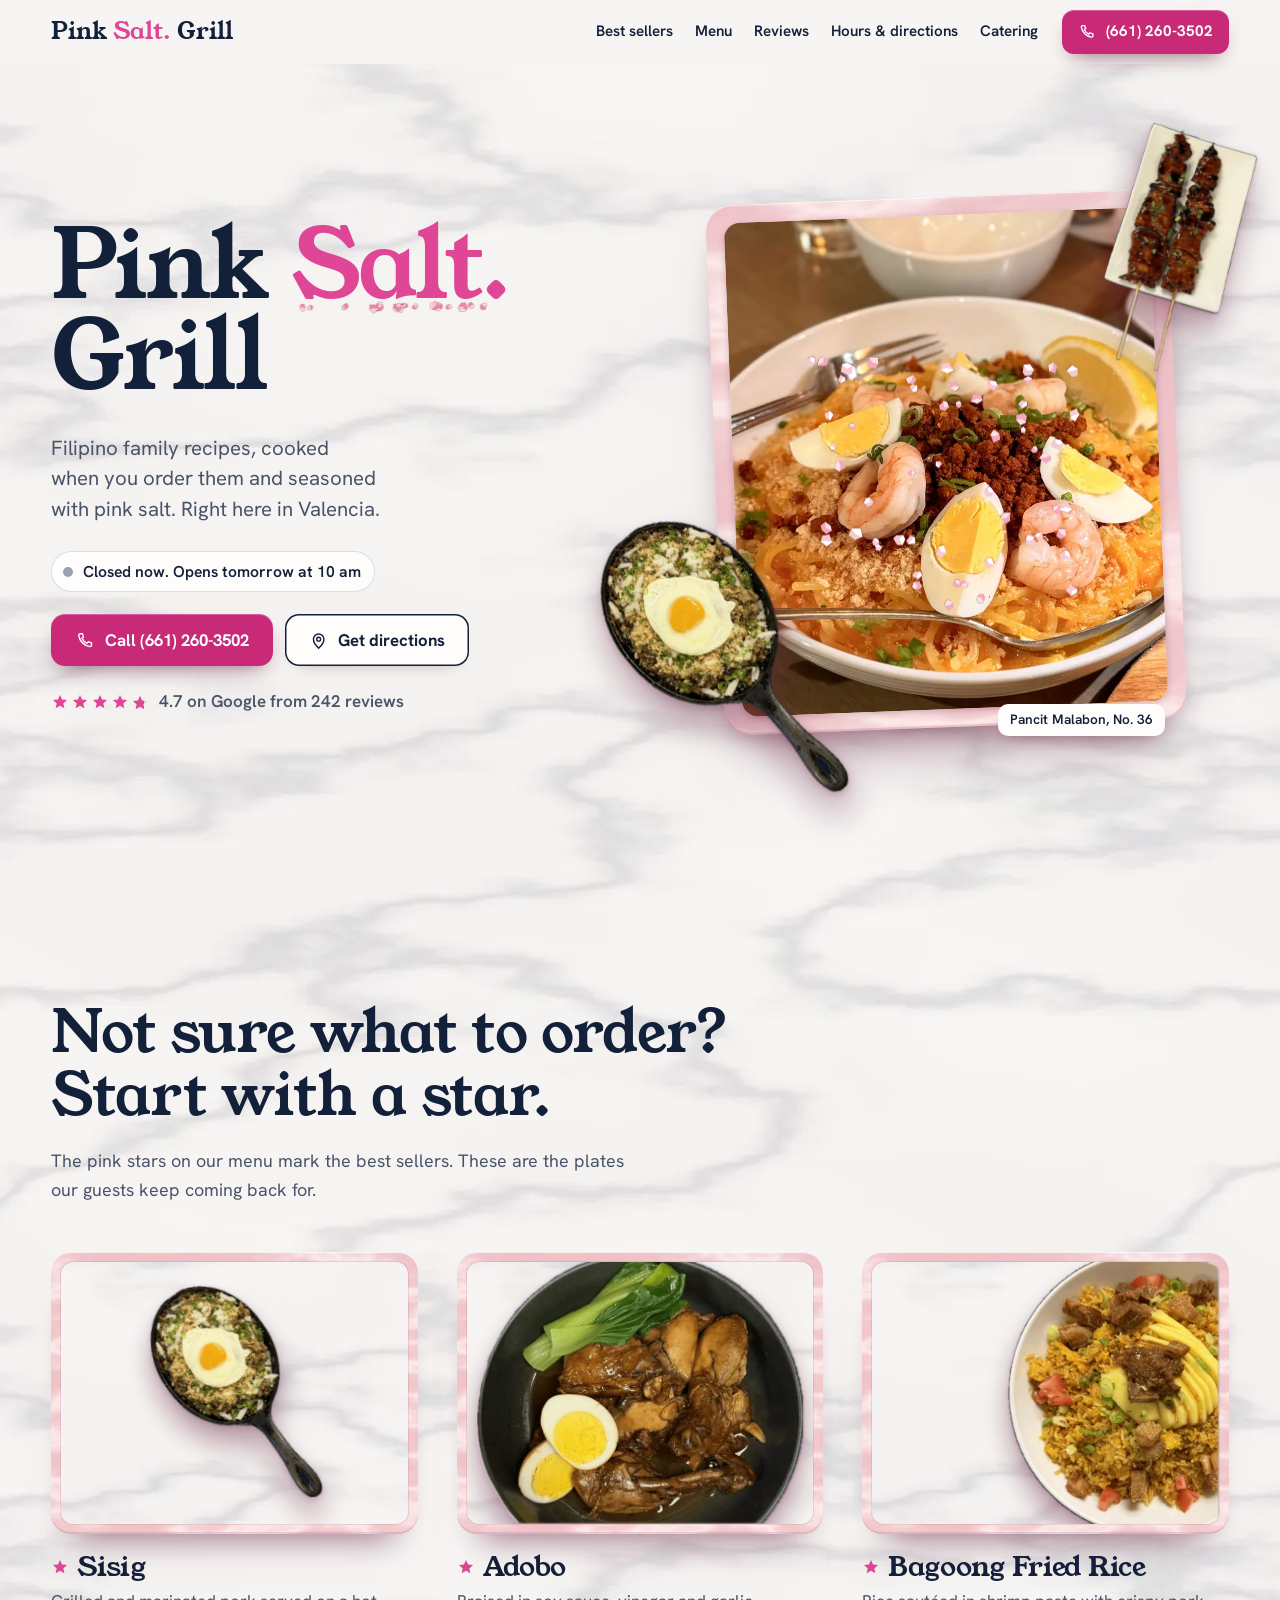
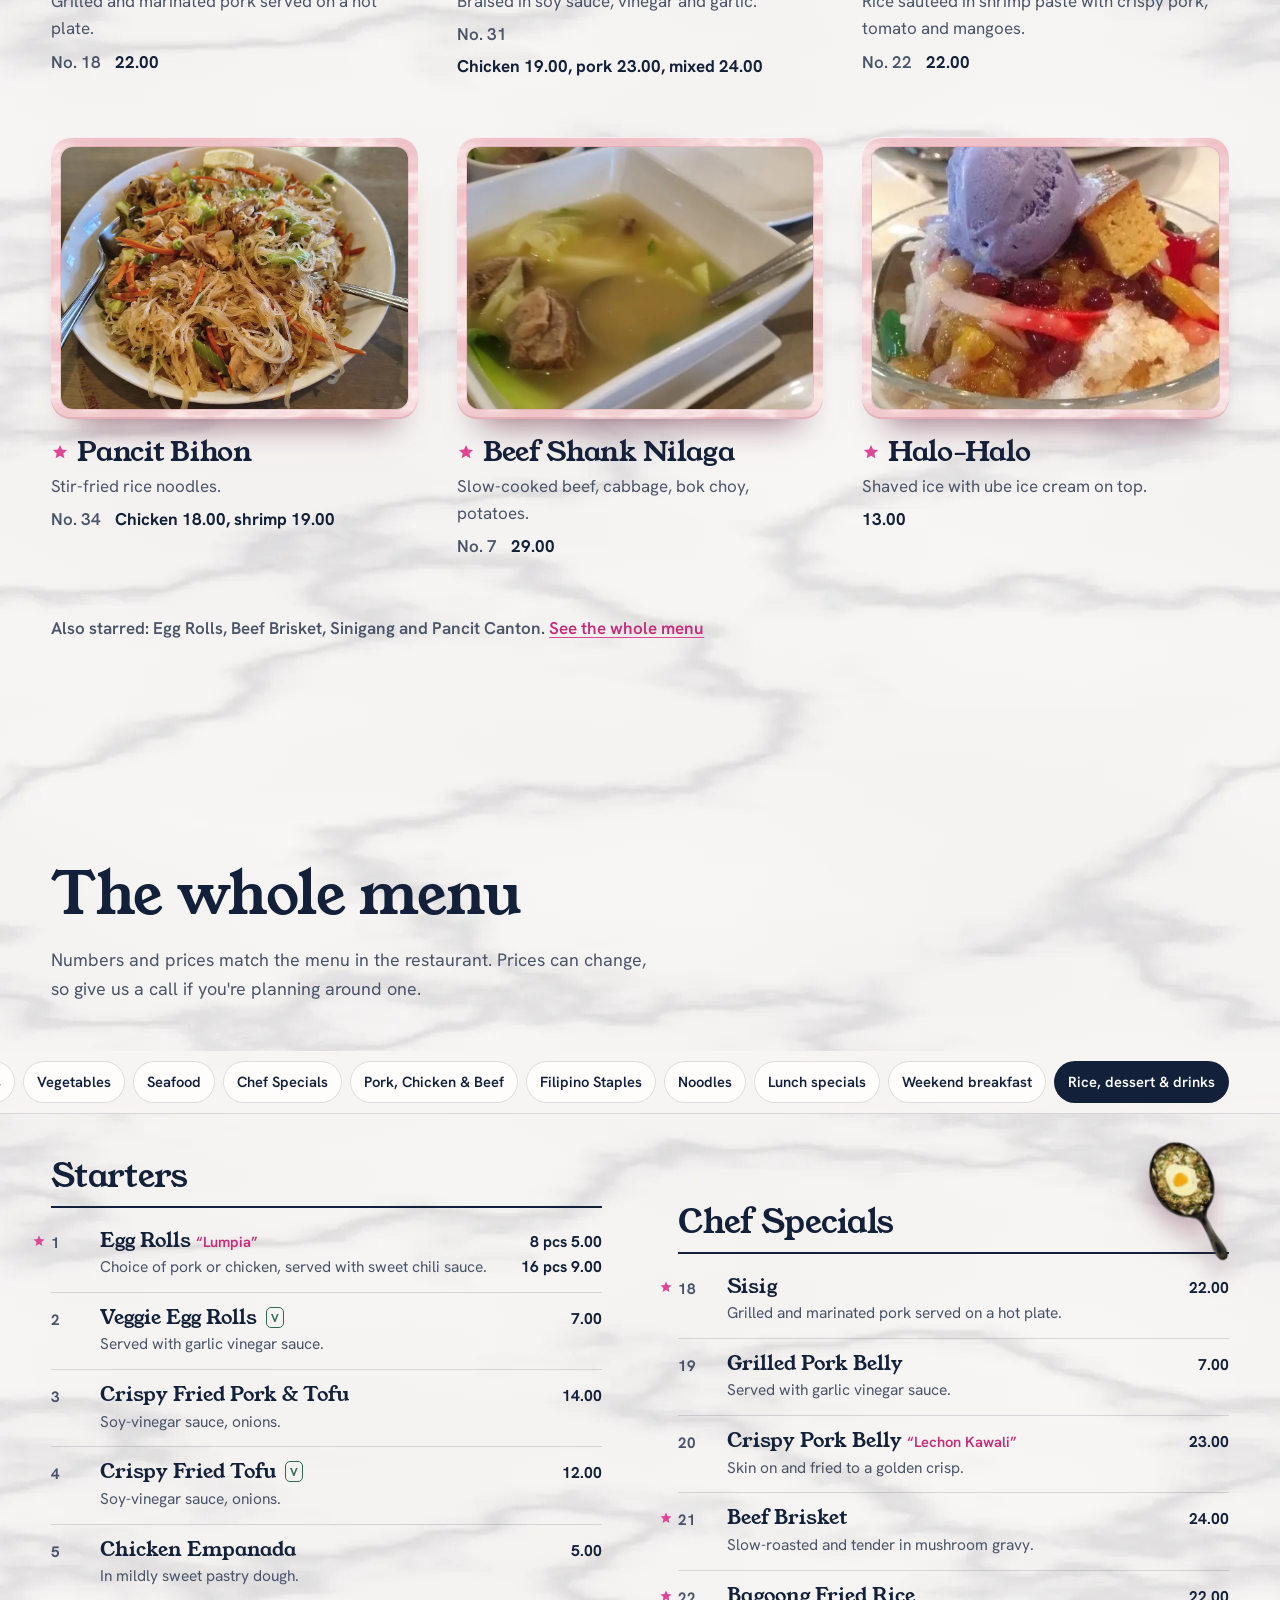
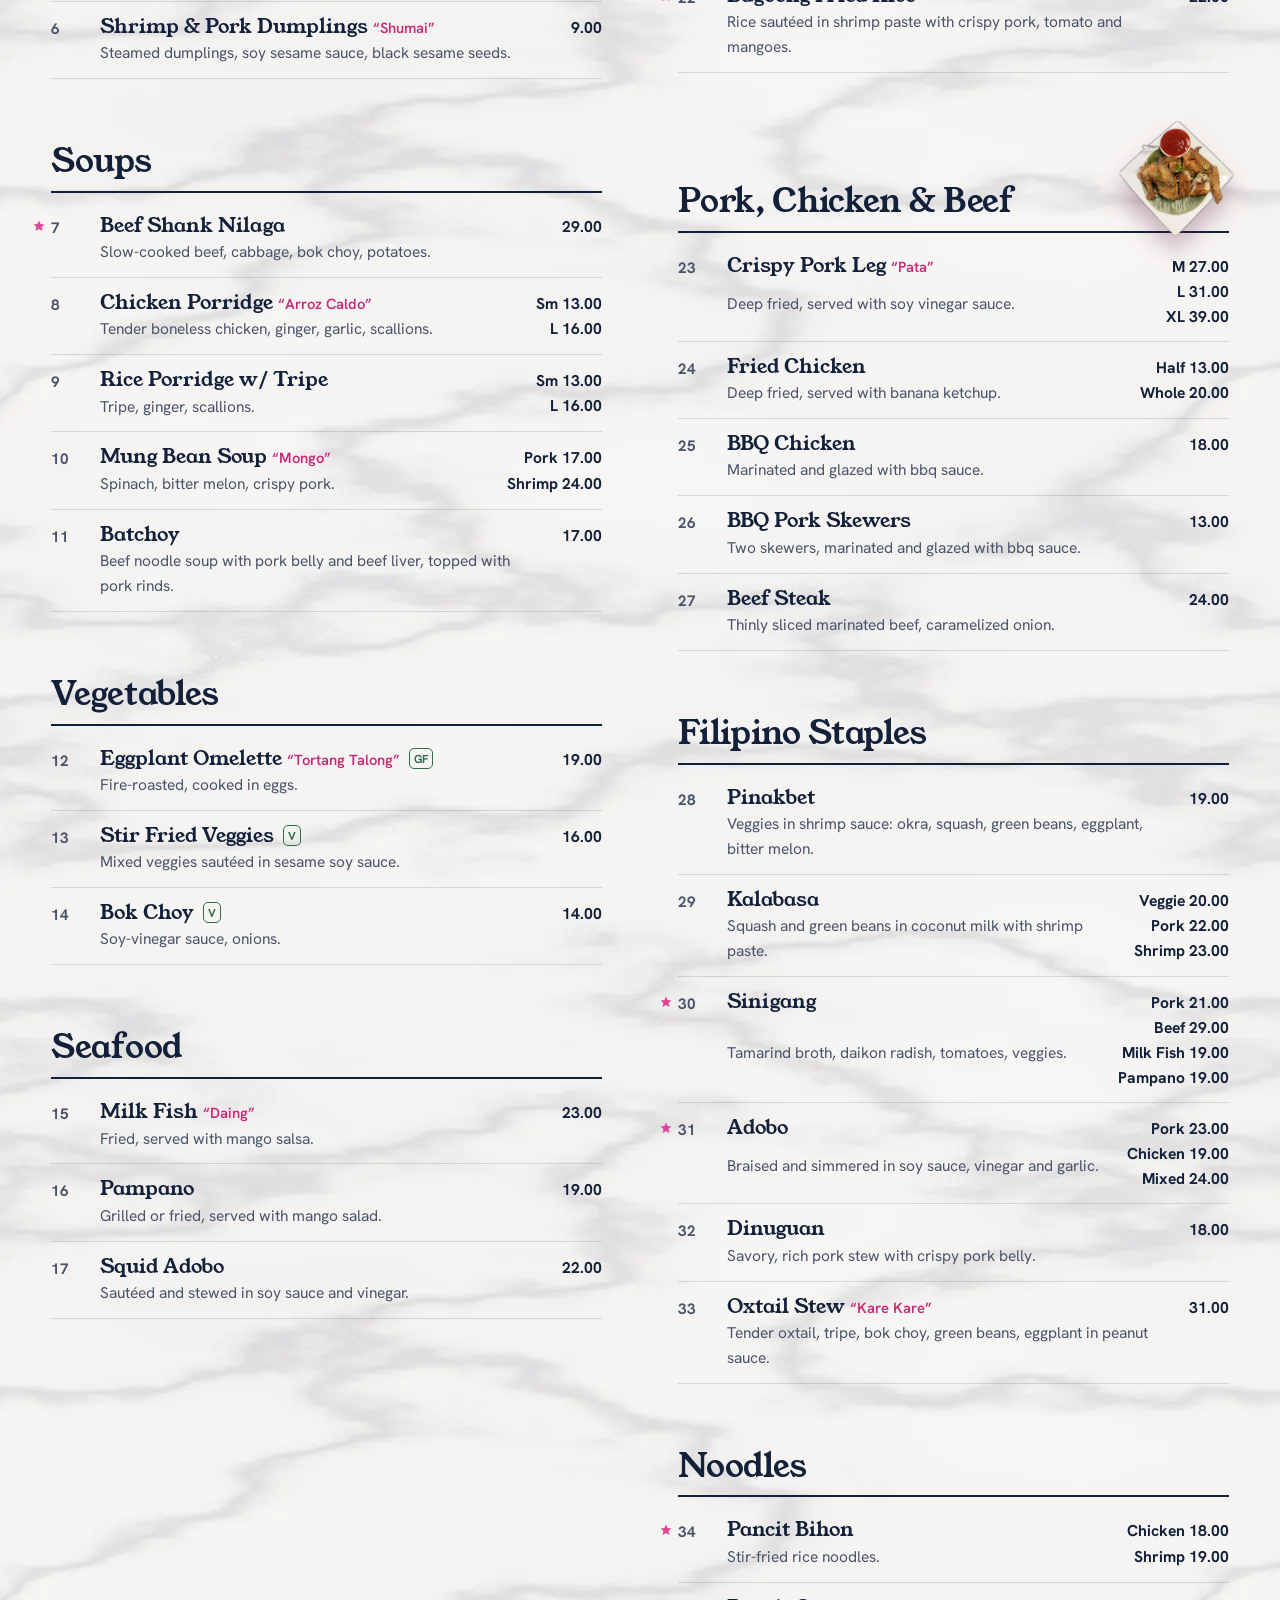
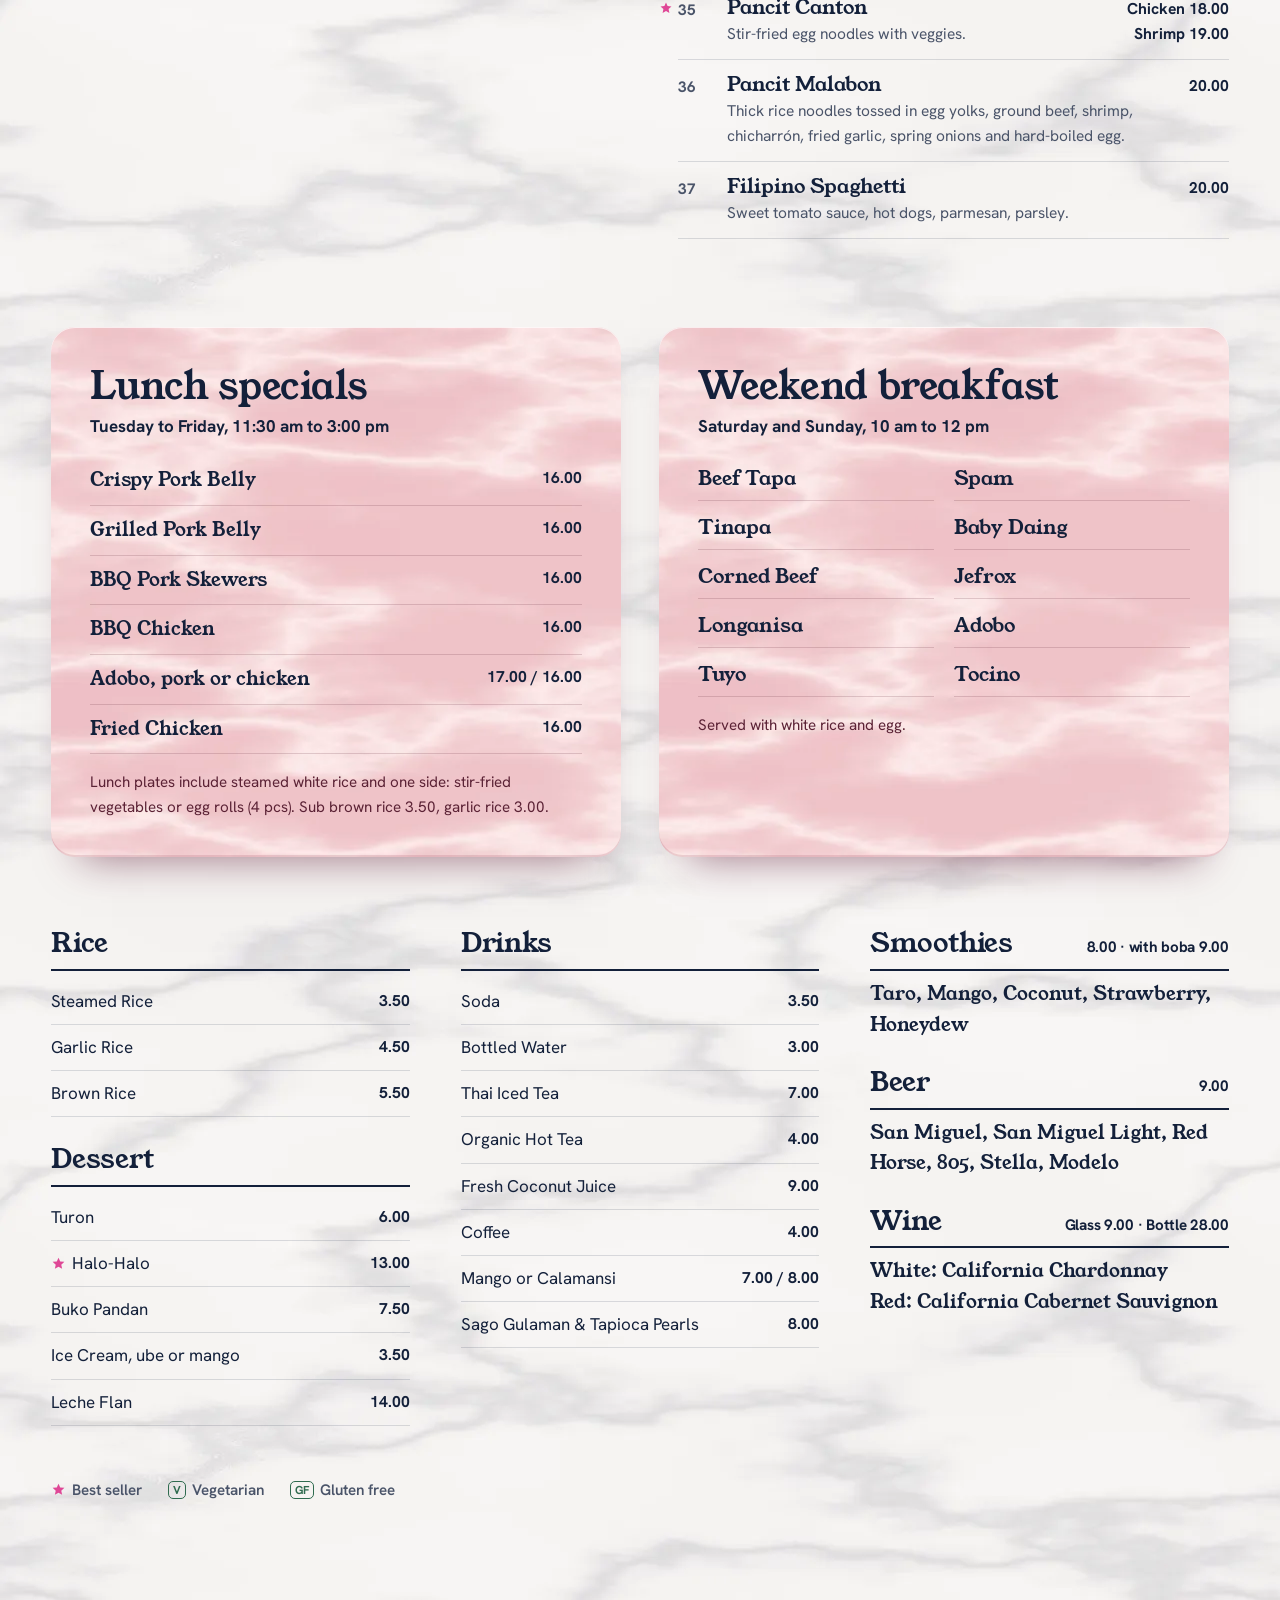
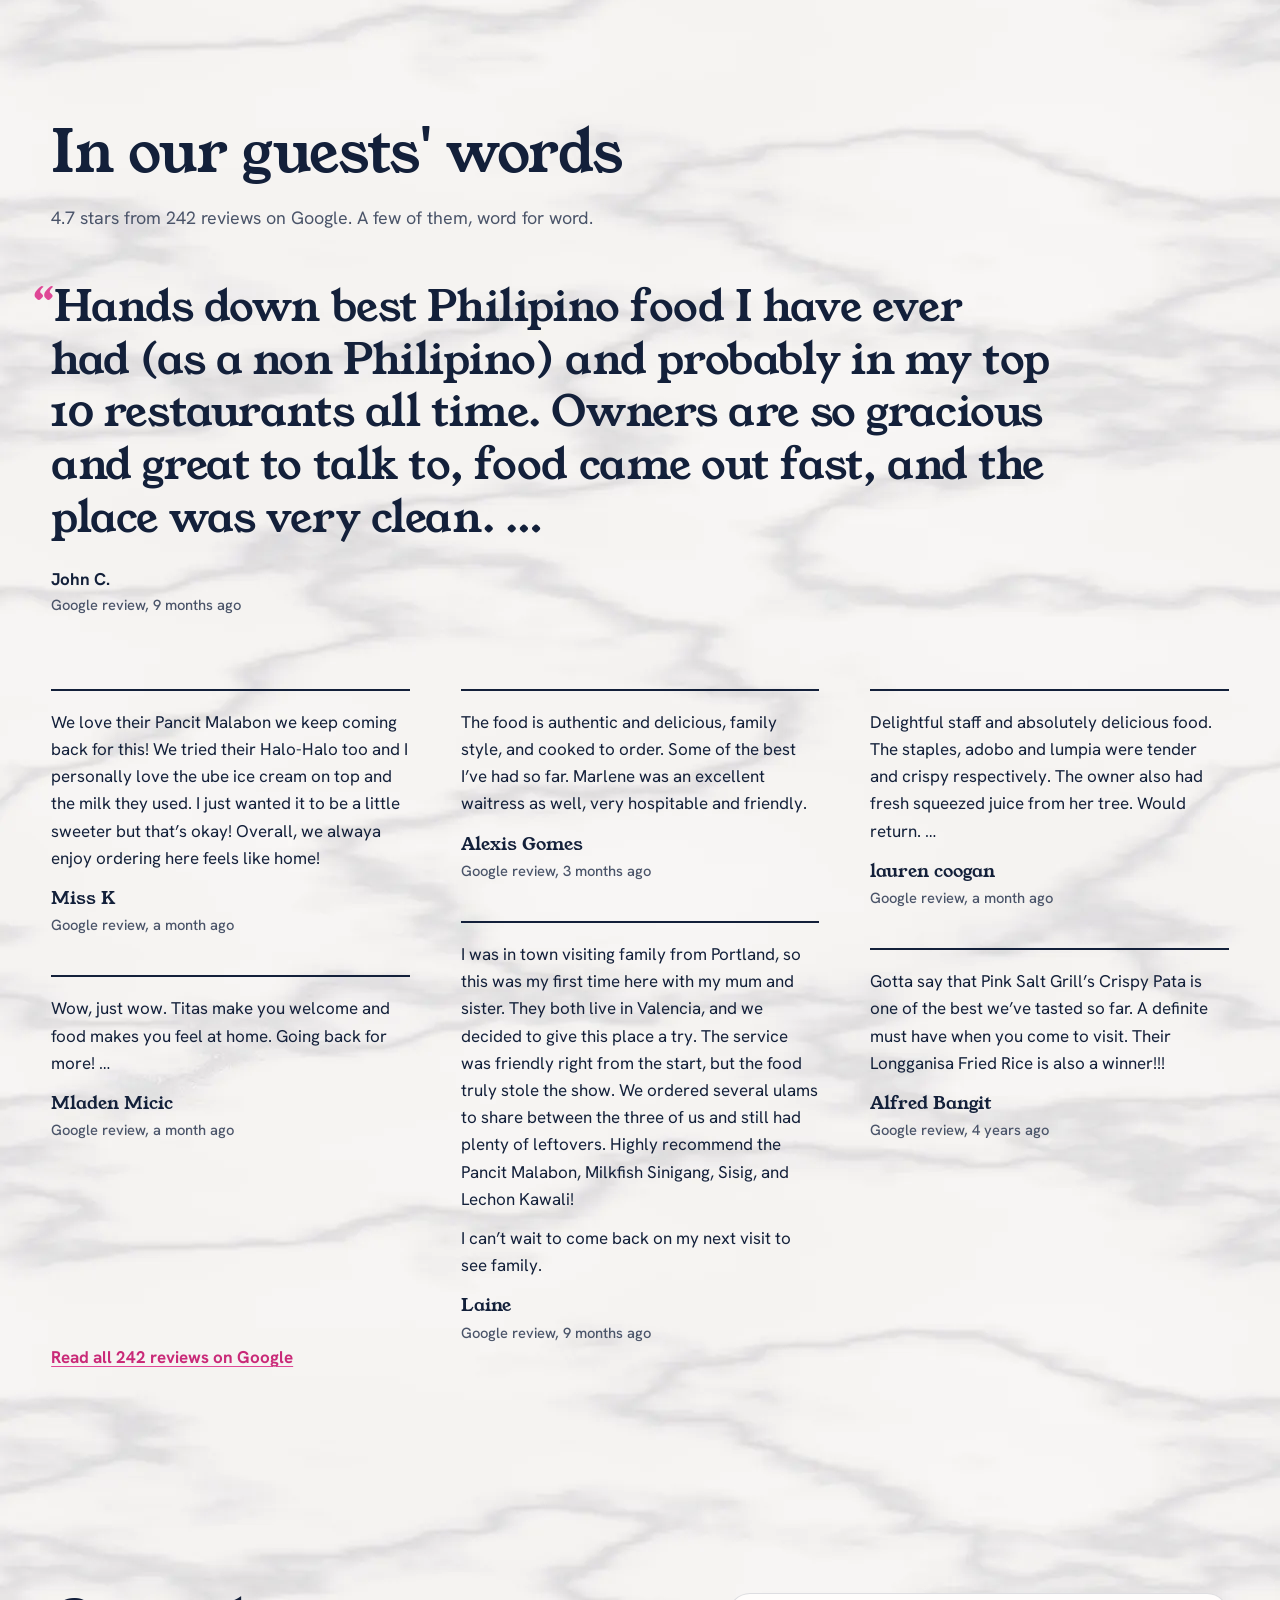
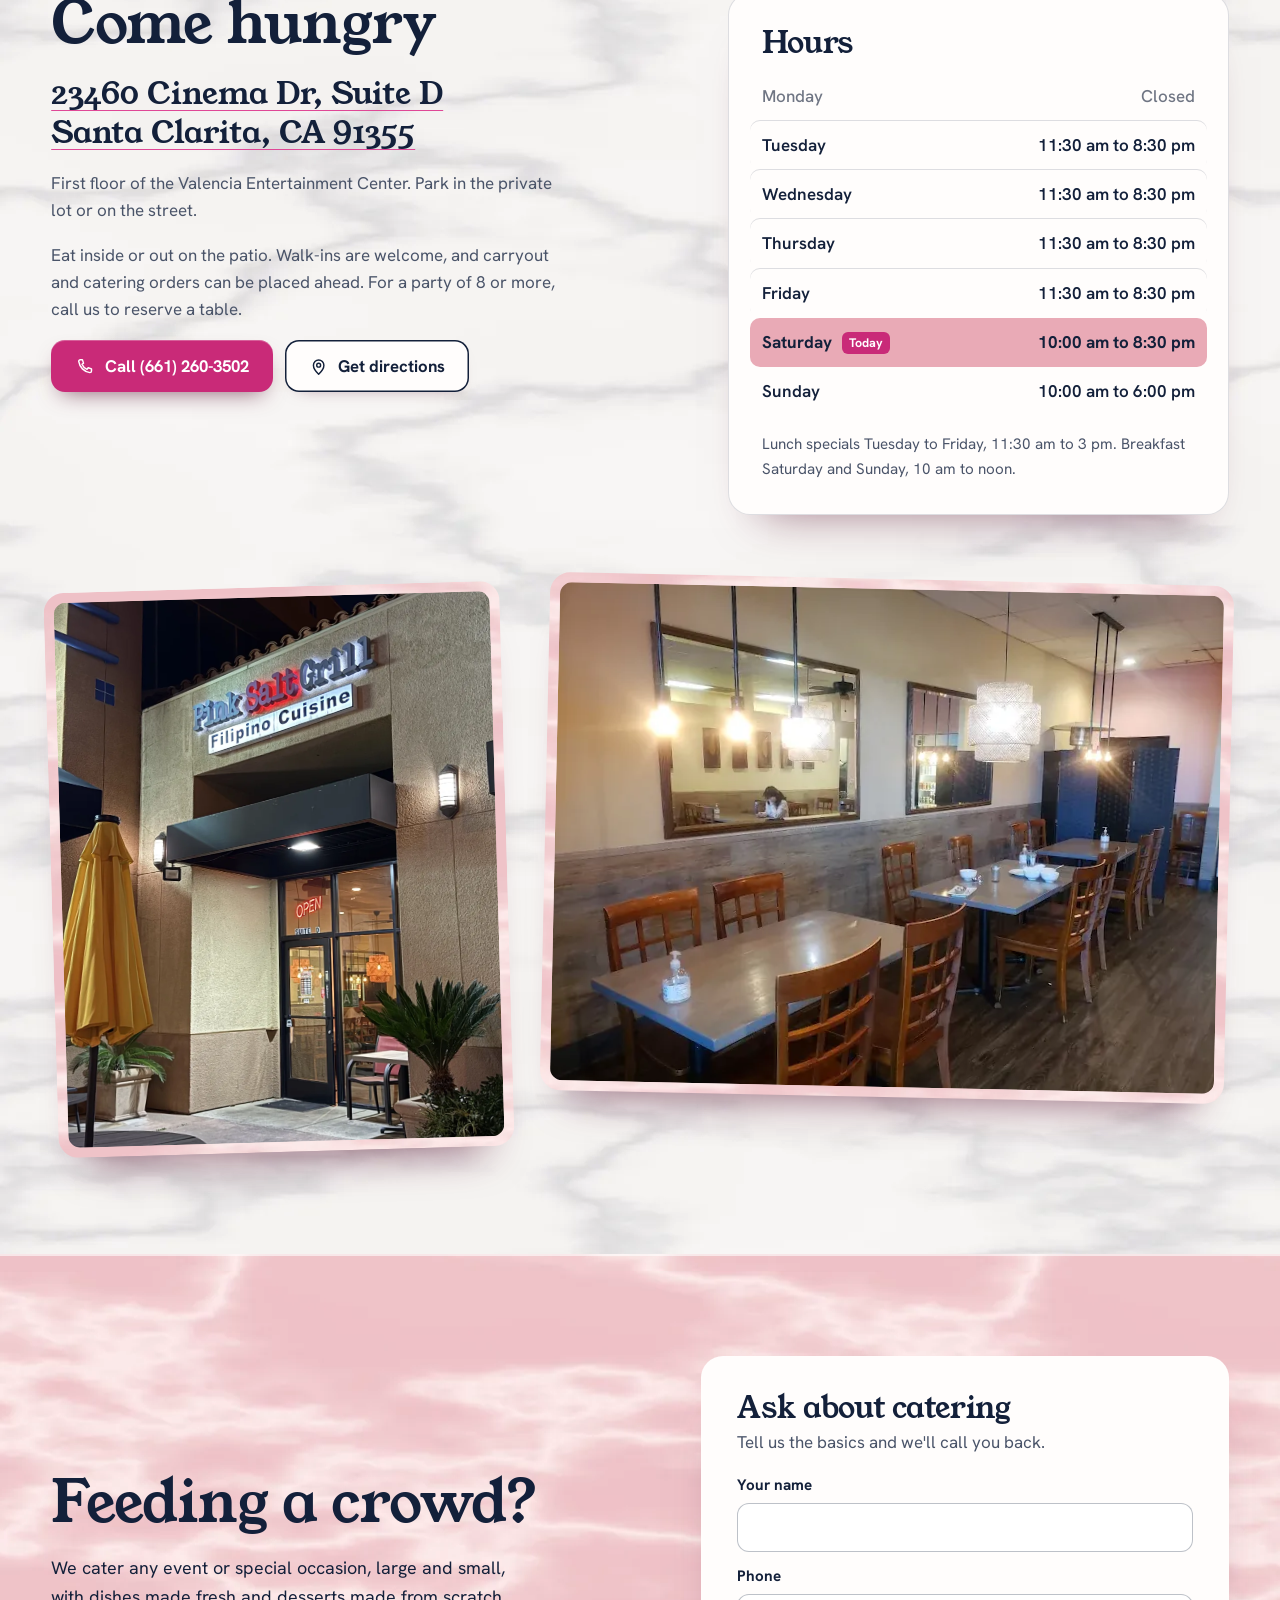
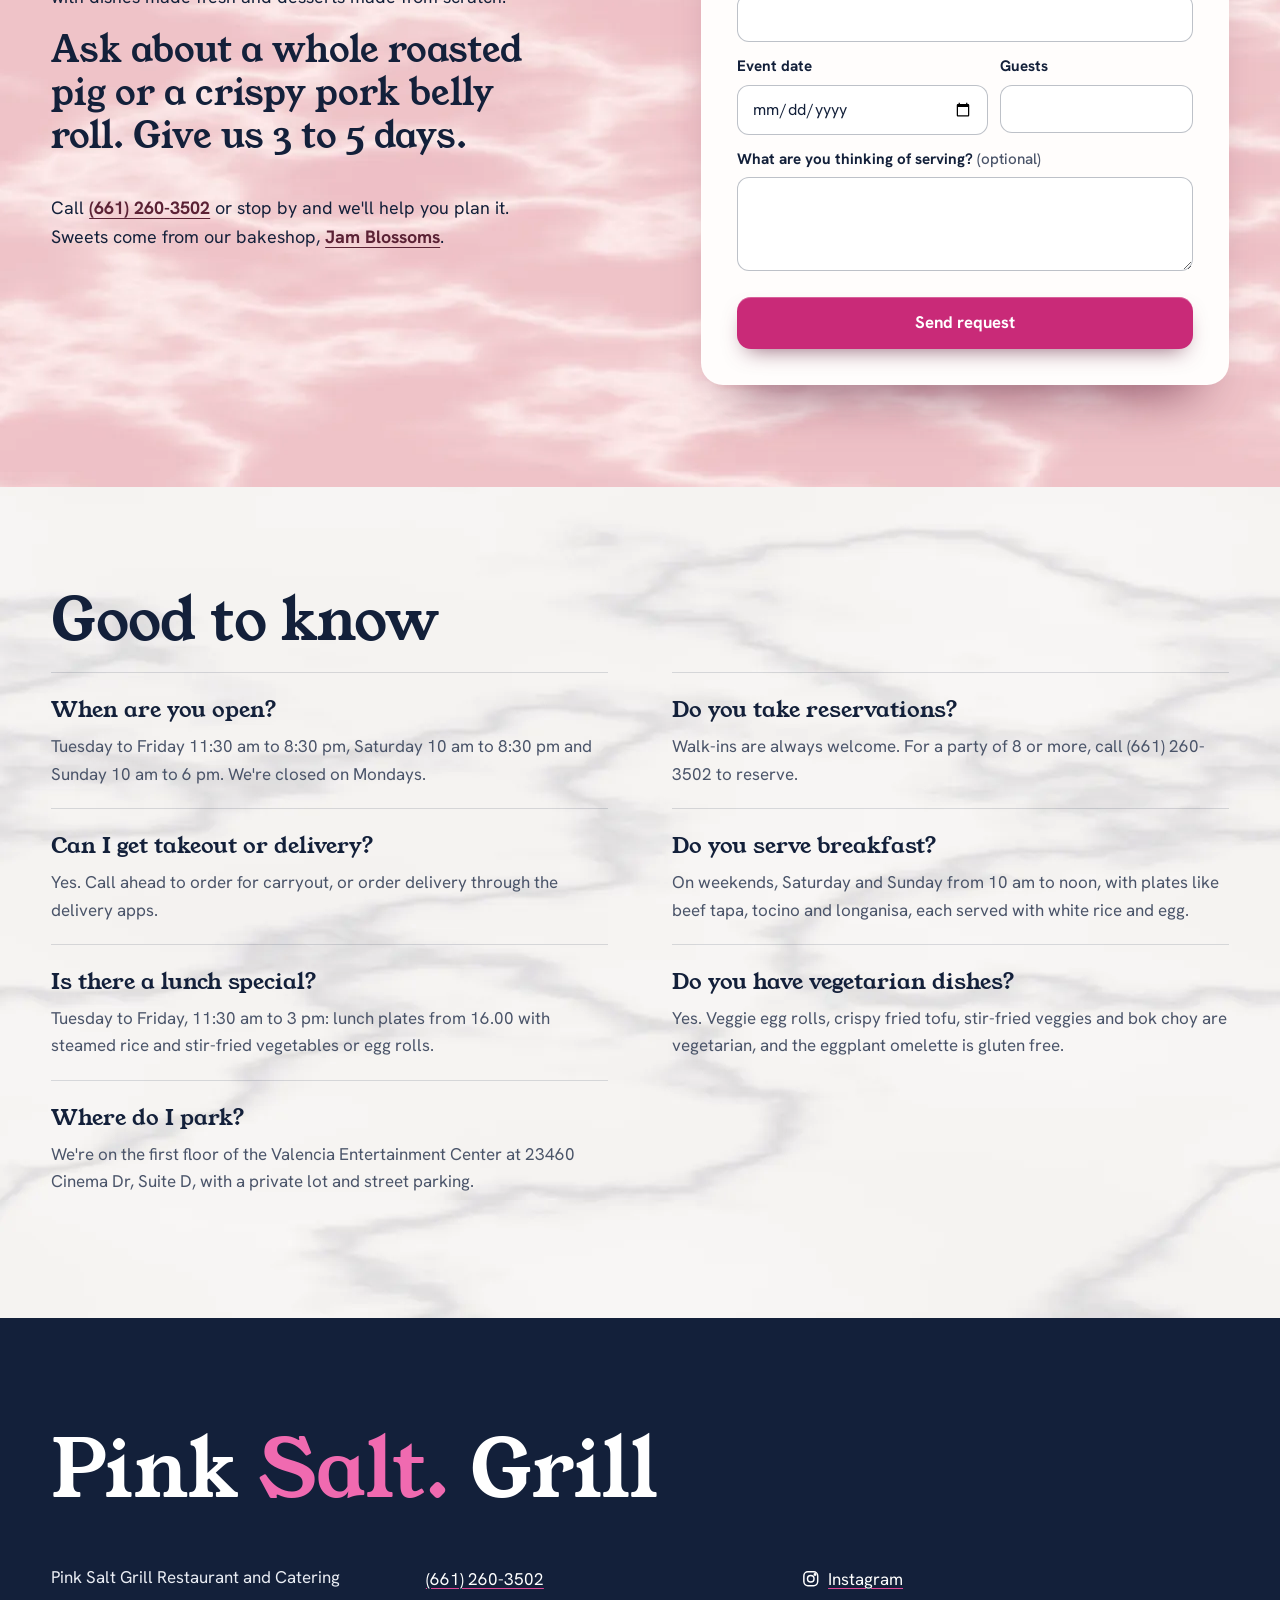
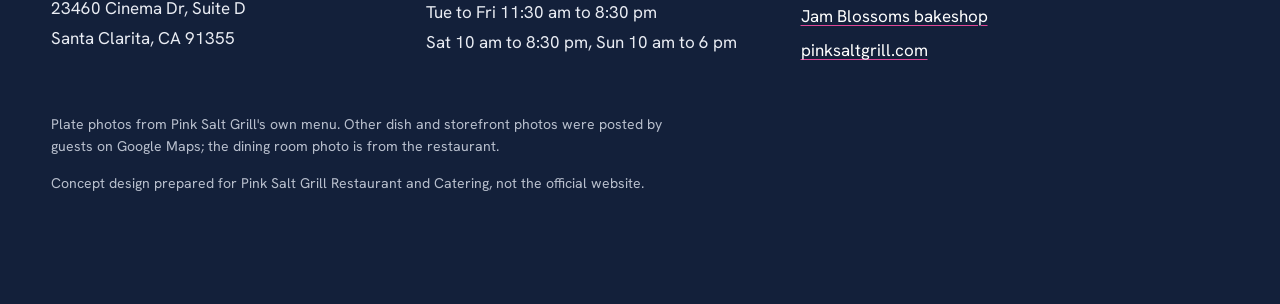
==== index.html @ 8e1a052b "Review round 2: one framed treatment for every best seller, 4.7 star reads as 4.7, salt on food and " ====
<!doctype html>
<html lang="en">
<head>
<meta charset="utf-8">
<meta name="viewport" content="width=device-width, initial-scale=1">
<title>Pink Salt Grill | Filipino Restaurant &amp; Catering in Valencia, CA</title>
<meta name="description" content="Filipino family recipes cooked to order in Valencia, Santa Clarita. Sisig, adobo, sinigang, pancit and halo-halo. Dine in, takeout and catering. (661) 260-3502.">
<meta name="robots" content="noindex, nofollow">
<link rel="canonical" href="https://aidentriunfante31-code.github.io/pink-salt-grill/">
<meta name="theme-color" content="#f7f5f3">
<meta property="og:type" content="website">
<meta property="og:title" content="Pink Salt Grill, Filipino cooking in Valencia">
<meta property="og:description" content="Family recipes cooked to order. Call (661) 260-3502 or stop by 23460 Cinema Dr, Suite D.">
<meta property="og:url" content="https://aidentriunfante31-code.github.io/pink-salt-grill/">
<meta property="og:image" content="https://aidentriunfante31-code.github.io/pink-salt-grill/assets/og.jpg">
<meta name="twitter:card" content="summary_large_image">
<link rel="icon" href="assets/favicon.svg" type="image/svg+xml">
<link rel="preload" href="assets/fonts/young-serif.woff2" as="font" type="font/woff2" crossorigin>
<link rel="preload" href="assets/fonts/hanken-grotesk.woff2" as="font" type="font/woff2" crossorigin>
<link rel="stylesheet" href="styles.css">
<script type="application/ld+json">
{
  "@context": "https://schema.org",
  "@type": "Restaurant",
  "name": "Pink Salt Grill Restaurant and Catering",
  "description": "Filipino family recipes cooked to order, seasoned with pink salt. Dine in, takeout and catering in Valencia, Santa Clarita.",
  "url": "https://aidentriunfante31-code.github.io/pink-salt-grill/",
  "image": "https://aidentriunfante31-code.github.io/pink-salt-grill/assets/og.jpg",
  "telephone": "+1-661-260-3502",
  "servesCuisine": "Filipino",
  "hasMenu": "https://aidentriunfante31-code.github.io/pink-salt-grill/#menu",
  "address": {
    "@type": "PostalAddress",
    "streetAddress": "23460 Cinema Dr, Suite D",
    "addressLocality": "Santa Clarita",
    "addressRegion": "CA",
    "postalCode": "91355",
    "addressCountry": "US"
  },
  "geo": { "@type": "GeoCoordinates", "latitude": 34.4193808, "longitude": -118.5466082 },
  "openingHoursSpecification": [
    { "@type": "OpeningHoursSpecification", "dayOfWeek": ["Tuesday", "Wednesday", "Thursday", "Friday"], "opens": "11:30", "closes": "20:30" },
    { "@type": "OpeningHoursSpecification", "dayOfWeek": "Saturday", "opens": "10:00", "closes": "20:30" },
    { "@type": "OpeningHoursSpecification", "dayOfWeek": "Sunday", "opens": "10:00", "closes": "18:00" }
  ],
  "sameAs": [
    "https://www.pinksaltgrill.com/",
    "https://www.instagram.com/pinksaltgrill/",
    "https://www.google.com/maps/place/Pink+Salt+Grill+Restaurant+and+Catering/@34.4193808,-118.5466082,17z"
  ]
}
</script>
</head>
<body>
<svg class="sprite" aria-hidden="true" focusable="false">
  <symbol id="i-star" viewBox="0 0 24 24"><path d="M12 2.6l2.75 6.1 6.65.68-4.98 4.47 1.42 6.54L12 17.06l-5.84 3.33 1.42-6.54-4.98-4.47 6.65-.68z"/></symbol>
  <symbol id="i-phone" viewBox="0 0 24 24"><path d="M6.6 3.5h2.6l1.4 4.1-1.9 1.5a11 11 0 0 0 6.2 6.2l1.5-1.9 4.1 1.4v2.6a2 2 0 0 1-2 2A16.5 16.5 0 0 1 4.6 5.5a2 2 0 0 1 2-2z"/></symbol>
  <symbol id="i-pin" viewBox="0 0 24 24"><path d="M12 21.5s-6.5-6.1-6.5-11.2a6.5 6.5 0 0 1 13 0c0 5.1-6.5 11.2-6.5 11.2z"/><circle cx="12" cy="10.2" r="2.4"/></symbol>
  <symbol id="i-insta" viewBox="0 0 24 24"><rect x="3.5" y="3.5" width="17" height="17" rx="5"/><circle cx="12" cy="12" r="4"/><circle cx="17.2" cy="6.8" r=".9"/></symbol>
</svg>

<a class="skip" href="#menu">Skip to the menu</a>

<header class="top" id="top">
  <a class="mark" href="#top" aria-label="Pink Salt Grill, back to top">Pink <span>Salt.</span> Grill</a>
  <nav class="nav" aria-label="Sections">
    <a href="#stars">Best sellers</a>
    <a href="#menu">Menu</a>
    <a href="#reviews">Reviews</a>
    <a href="#visit">Hours &amp; directions</a>
    <a href="#catering">Catering</a>
  </nav>
  <a class="btn btn-call btn-sm" href="tel:+16612603502" aria-label="Call (661) 260-3502"><svg class="ic" aria-hidden="true"><use href="#i-phone"/></svg><span>(661) 260-3502</span></a>
</header>

<main>
  <section class="hero" aria-labelledby="h1">
    <div class="hero-copy">
      <h1 id="h1" class="wordmark"><span class="w1">Pink</span> <span class="w2">Salt.</span> <span class="w3">Grill</span><canvas class="salt-word" aria-hidden="true"></canvas></h1>
      <p class="hero-sub">Filipino family recipes, cooked when you order them and seasoned with pink salt. Right here in Valencia.</p>
      <p class="status" data-status><span class="dot" aria-hidden="true"></span><span data-status-text>Open Tuesday to Sunday. Closed Mondays.</span></p>
      <div class="hero-actions">
        <a class="btn btn-call" href="tel:+16612603502"><svg class="ic"><use href="#i-phone"/></svg>Call (661) 260-3502</a>
        <a class="btn btn-ghost" href="https://www.google.com/maps/dir/?api=1&amp;destination=Pink+Salt+Grill+Restaurant+and+Catering+23460+Cinema+Dr+Santa+Clarita+CA+91355" rel="noopener" target="_blank"><svg class="ic"><use href="#i-pin"/></svg>Get directions</a>
      </div>
      <p class="rating"><span class="stars" aria-hidden="true"><svg><use href="#i-star"/></svg><svg><use href="#i-star"/></svg><svg><use href="#i-star"/></svg><svg><use href="#i-star"/></svg><span class="part"><svg class="bg"><use href="#i-star"/></svg><span class="fill"><svg><use href="#i-star"/></svg></span></span></span>4.7 on Google from 242 reviews</p>
    </div>

    <div class="hero-art" aria-hidden="false">
      <figure class="slab" data-depth="-0.05">
        <img src="assets/img/hero-malabon-1100.webp" srcset="assets/img/hero-malabon-760.webp 760w, assets/img/hero-malabon-1100.webp 1100w, assets/img/hero-malabon.webp 1400w" sizes="(max-width: 820px) 80vw, 46vw" width="1400" height="1867" alt="Pancit Malabon: thick rice noodles with shrimp, hard-boiled egg, chicharrón and a lemon wedge" fetchpriority="high">
        <figcaption>Pancit Malabon, No. 36</figcaption>
      </figure>
      <img class="plate plate-a" data-depth="0.08" src="assets/img/plate-sisig.webp" width="352" height="475" alt="Sisig in a cast-iron skillet topped with a sunny-side-up egg">
      <img class="plate plate-b" data-depth="0.14" src="assets/img/plate-skewers.webp" width="246" height="488" alt="Two glazed BBQ pork skewers on a white plate">
      <canvas class="salt" data-depth="-0.05" aria-hidden="true"></canvas>
    </div>
  </section>

  <section class="stars" id="stars" aria-labelledby="stars-h">
    <div class="sec-head">
      <h2 id="stars-h">Not sure what to order? Start with a star.</h2>
      <p>The pink stars on our menu mark the best sellers. These are the plates our guests keep coming back for.</p>
    </div>
    <ol class="faceout">
      <li class="fo">
        <figure class="fo-media fo-plate"><span class="fo-in"><img src="assets/img/plate-sisig.webp" width="352" height="475" alt="Sisig in a cast-iron skillet topped with a sunny-side-up egg" loading="lazy"></span></figure>
        <div><h3><svg class="st" aria-hidden="true"><use href="#i-star"/></svg>Sisig</h3><p>Grilled and marinated pork served on a hot plate.</p><p class="fo-p"><span class="fo-num">No. 18</span>22.00</p></div>
      </li>
      <li class="fo">
        <figure class="fo-media fo-plate fo-crop-b"><span class="fo-in"><img src="assets/img/plate-adobo.webp" width="335" height="276" alt="Adobo with hard-boiled egg and bok choy" loading="lazy"></span></figure>
        <div><h3><svg class="st" aria-hidden="true"><use href="#i-star"/></svg>Adobo</h3><p>Braised in soy sauce, vinegar and garlic.</p><p class="fo-p"><span class="fo-num">No. 31</span>Chicken 19.00, pork 23.00, mixed 24.00</p></div>
      </li>
      <li class="fo">
        <figure class="fo-media fo-plate fo-crop-r"><span class="fo-in"><img src="assets/img/plate-bagoong.webp" width="269" height="372" alt="Bagoong fried rice with crispy pork, tomato and sliced mango" loading="lazy"></span></figure>
        <div><h3><svg class="st" aria-hidden="true"><use href="#i-star"/></svg>Bagoong Fried Rice</h3><p>Rice sautéed in shrimp paste with crispy pork, tomato and mangoes.</p><p class="fo-p"><span class="fo-num">No. 22</span>22.00</p></div>
      </li>
      <li class="fo">
        <figure class="fo-media fo-photo"><span class="fo-in"><img src="assets/img/pancit-bihon.webp" width="1000" height="1333" alt="Pancit Bihon: stir-fried rice noodles with vegetables" loading="lazy"></span></figure>
        <div><h3><svg class="st" aria-hidden="true"><use href="#i-star"/></svg>Pancit Bihon</h3><p>Stir-fried rice noodles.</p><p class="fo-p"><span class="fo-num">No. 34</span>Chicken 18.00, shrimp 19.00</p></div>
      </li>
      <li class="fo">
        <figure class="fo-media fo-photo"><span class="fo-in"><img src="assets/img/nilaga.webp" width="1000" height="562" alt="Beef shank nilaga soup with cabbage and bok choy" loading="lazy"></span></figure>
        <div><h3><svg class="st" aria-hidden="true"><use href="#i-star"/></svg>Beef Shank Nilaga</h3><p>Slow-cooked beef, cabbage, bok choy, potatoes.</p><p class="fo-p"><span class="fo-num">No. 7</span>29.00</p></div>
      </li>
      <li class="fo">
        <figure class="fo-media fo-photo"><span class="fo-in"><img src="assets/img/halo-halo.webp" width="582" height="338" alt="Halo-halo topped with ube ice cream and leche flan" loading="lazy"></span></figure>
        <div><h3><svg class="st" aria-hidden="true"><use href="#i-star"/></svg>Halo-Halo</h3><p>Shaved ice with ube ice cream on top.</p><p class="fo-p">13.00</p></div>
      </li>
    </ol>
    <p class="also">Also starred: Egg Rolls, Beef Brisket, Sinigang and Pancit Canton. <a href="#menu">See the whole menu</a></p>
  </section>

  <section class="menu" id="menu" aria-labelledby="menu-h">
    <div class="sec-head">
      <h2 id="menu-h">The whole menu</h2>
      <p>Numbers and prices match the menu in the restaurant. Prices can change, so give us a call if you're planning around one.</p>
    </div>
    <nav class="menu-nav" aria-label="Menu sections">
      <a href="#m-starters">Starters</a><a href="#m-soups">Soups</a><a href="#m-vegetables">Vegetables</a><a href="#m-seafood">Seafood</a><a href="#m-chef">Chef Specials</a><a href="#m-meats">Pork, Chicken &amp; Beef</a><a href="#m-staples">Filipino Staples</a><a href="#m-noodles">Noodles</a><a href="#m-lunch">Lunch specials</a><a href="#m-breakfast">Weekend breakfast</a><a href="#m-drinks">Rice, dessert &amp; drinks</a>
    </nav>
    <div class="menu-body">
      <div class="mcol"><section class="msec" id="m-starters" aria-labelledby="mh-starters"><h3 id="mh-starters">Starters</h3><ol class="items"><li class="it is-star" id="dish-1"><span class="it-n"><svg class="st" aria-label="Best seller" role="img"><use href="#i-star"/></svg>1</span><span class="it-name">Egg Rolls <span class="fil">“Lumpia”</span></span><span class="it-p"><span>8 pcs 5.00</span><span>16 pcs 9.00</span></span><span class="it-d">Choice of pork or chicken, served with sweet chili sauce.</span></li><li class="it" id="dish-2"><span class="it-n">2</span><span class="it-name">Veggie Egg Rolls <abbr class="tag" title="Vegetarian">V</abbr></span><span class="it-p"><span>7.00</span></span><span class="it-d">Served with garlic vinegar sauce.</span></li><li class="it" id="dish-3"><span class="it-n">3</span><span class="it-name">Crispy Fried Pork &amp; Tofu</span><span class="it-p"><span>14.00</span></span><span class="it-d">Soy-vinegar sauce, onions.</span></li><li class="it" id="dish-4"><span class="it-n">4</span><span class="it-name">Crispy Fried Tofu <abbr class="tag" title="Vegetarian">V</abbr></span><span class="it-p"><span>12.00</span></span><span class="it-d">Soy-vinegar sauce, onions.</span></li><li class="it" id="dish-5"><span class="it-n">5</span><span class="it-name">Chicken Empanada</span><span class="it-p"><span>5.00</span></span><span class="it-d">In mildly sweet pastry dough.</span></li><li class="it" id="dish-6"><span class="it-n">6</span><span class="it-name">Shrimp &amp; Pork Dumplings <span class="fil">“Shumai”</span></span><span class="it-p"><span>9.00</span></span><span class="it-d">Steamed dumplings, soy sesame sauce, black sesame seeds.</span></li></ol></section><section class="msec" id="m-soups" aria-labelledby="mh-soups"><h3 id="mh-soups">Soups</h3><ol class="items"><li class="it is-star" id="dish-7"><span class="it-n"><svg class="st" aria-label="Best seller" role="img"><use href="#i-star"/></svg>7</span><span class="it-name">Beef Shank Nilaga</span><span class="it-p"><span>29.00</span></span><span class="it-d">Slow-cooked beef, cabbage, bok choy, potatoes.</span></li><li class="it" id="dish-8"><span class="it-n">8</span><span class="it-name">Chicken Porridge <span class="fil">“Arroz Caldo”</span></span><span class="it-p"><span>Sm 13.00</span><span>L 16.00</span></span><span class="it-d">Tender boneless chicken, ginger, garlic, scallions.</span></li><li class="it" id="dish-9"><span class="it-n">9</span><span class="it-name">Rice Porridge w/ Tripe</span><span class="it-p"><span>Sm 13.00</span><span>L 16.00</span></span><span class="it-d">Tripe, ginger, scallions.</span></li><li class="it" id="dish-10"><span class="it-n">10</span><span class="it-name">Mung Bean Soup <span class="fil">“Mongo”</span></span><span class="it-p"><span>Pork 17.00</span><span>Shrimp 24.00</span></span><span class="it-d">Spinach, bitter melon, crispy pork.</span></li><li class="it" id="dish-11"><span class="it-n">11</span><span class="it-name">Batchoy</span><span class="it-p"><span>17.00</span></span><span class="it-d">Beef noodle soup with pork belly and beef liver, topped with pork rinds.</span></li></ol></section><section class="msec" id="m-vegetables" aria-labelledby="mh-vegetables"><h3 id="mh-vegetables">Vegetables</h3><ol class="items"><li class="it" id="dish-12"><span class="it-n">12</span><span class="it-name">Eggplant Omelette <span class="fil">“Tortang Talong”</span> <abbr class="tag" title="Gluten free">GF</abbr></span><span class="it-p"><span>19.00</span></span><span class="it-d">Fire-roasted, cooked in eggs.</span></li><li class="it" id="dish-13"><span class="it-n">13</span><span class="it-name">Stir Fried Veggies <abbr class="tag" title="Vegetarian">V</abbr></span><span class="it-p"><span>16.00</span></span><span class="it-d">Mixed veggies sautéed in sesame soy sauce.</span></li><li class="it" id="dish-14"><span class="it-n">14</span><span class="it-name">Bok Choy <abbr class="tag" title="Vegetarian">V</abbr></span><span class="it-p"><span>14.00</span></span><span class="it-d">Soy-vinegar sauce, onions.</span></li></ol></section><section class="msec" id="m-seafood" aria-labelledby="mh-seafood"><h3 id="mh-seafood">Seafood</h3><ol class="items"><li class="it" id="dish-15"><span class="it-n">15</span><span class="it-name">Milk Fish <span class="fil">“Daing”</span></span><span class="it-p"><span>23.00</span></span><span class="it-d">Fried, served with mango salsa.</span></li><li class="it" id="dish-16"><span class="it-n">16</span><span class="it-name">Pampano</span><span class="it-p"><span>19.00</span></span><span class="it-d">Grilled or fried, served with mango salad.</span></li><li class="it" id="dish-17"><span class="it-n">17</span><span class="it-name">Squid Adobo</span><span class="it-p"><span>22.00</span></span><span class="it-d">Sautéed and stewed in soy sauce and vinegar.</span></li></ol></section></div><div class="mcol"><section class="msec" id="m-chef" aria-labelledby="mh-chef"><h3 id="mh-chef" class=has-plate>Chef Specials<img class="sec-plate" src="assets/img/plate-sisig.webp" width="352" height="475" alt="Sisig in a cast-iron skillet with a fried egg" loading="lazy"></h3><ol class="items"><li class="it is-star" id="dish-18"><span class="it-n"><svg class="st" aria-label="Best seller" role="img"><use href="#i-star"/></svg>18</span><span class="it-name">Sisig</span><span class="it-p"><span>22.00</span></span><span class="it-d">Grilled and marinated pork served on a hot plate.</span></li><li class="it" id="dish-19"><span class="it-n">19</span><span class="it-name">Grilled Pork Belly</span><span class="it-p"><span>7.00</span></span><span class="it-d">Served with garlic vinegar sauce.</span></li><li class="it" id="dish-20"><span class="it-n">20</span><span class="it-name">Crispy Pork Belly <span class="fil">“Lechon Kawali”</span></span><span class="it-p"><span>23.00</span></span><span class="it-d">Skin on and fried to a golden crisp.</span></li><li class="it is-star" id="dish-21"><span class="it-n"><svg class="st" aria-label="Best seller" role="img"><use href="#i-star"/></svg>21</span><span class="it-name">Beef Brisket</span><span class="it-p"><span>24.00</span></span><span class="it-d">Slow-roasted and tender in mushroom gravy.</span></li><li class="it is-star" id="dish-22"><span class="it-n"><svg class="st" aria-label="Best seller" role="img"><use href="#i-star"/></svg>22</span><span class="it-name">Bagoong Fried Rice</span><span class="it-p"><span>22.00</span></span><span class="it-d">Rice sautéed in shrimp paste with crispy pork, tomato and mangoes.</span></li></ol></section><section class="msec" id="m-meats" aria-labelledby="mh-meats"><h3 id="mh-meats" class=has-plate>Pork, Chicken &amp; Beef<img class="sec-plate" src="assets/img/plate-friedchicken.webp" width="454" height="458" alt="Fried chicken with banana ketchup" loading="lazy"></h3><ol class="items"><li class="it" id="dish-23"><span class="it-n">23</span><span class="it-name">Crispy Pork Leg <span class="fil">“Pata”</span></span><span class="it-p"><span>M 27.00</span><span>L 31.00</span><span>XL 39.00</span></span><span class="it-d">Deep fried, served with soy vinegar sauce.</span></li><li class="it" id="dish-24"><span class="it-n">24</span><span class="it-name">Fried Chicken</span><span class="it-p"><span>Half 13.00</span><span>Whole 20.00</span></span><span class="it-d">Deep fried, served with banana ketchup.</span></li><li class="it" id="dish-25"><span class="it-n">25</span><span class="it-name">BBQ Chicken</span><span class="it-p"><span>18.00</span></span><span class="it-d">Marinated and glazed with bbq sauce.</span></li><li class="it" id="dish-26"><span class="it-n">26</span><span class="it-name">BBQ Pork Skewers</span><span class="it-p"><span>13.00</span></span><span class="it-d">Two skewers, marinated and glazed with bbq sauce.</span></li><li class="it" id="dish-27"><span class="it-n">27</span><span class="it-name">Beef Steak</span><span class="it-p"><span>24.00</span></span><span class="it-d">Thinly sliced marinated beef, caramelized onion.</span></li></ol></section><section class="msec" id="m-staples" aria-labelledby="mh-staples"><h3 id="mh-staples">Filipino Staples</h3><ol class="items"><li class="it" id="dish-28"><span class="it-n">28</span><span class="it-name">Pinakbet</span><span class="it-p"><span>19.00</span></span><span class="it-d">Veggies in shrimp sauce: okra, squash, green beans, eggplant, bitter melon.</span></li><li class="it" id="dish-29"><span class="it-n">29</span><span class="it-name">Kalabasa</span><span class="it-p"><span>Veggie 20.00</span><span>Pork 22.00</span><span>Shrimp 23.00</span></span><span class="it-d">Squash and green beans in coconut milk with shrimp paste.</span></li><li class="it is-star" id="dish-30"><span class="it-n"><svg class="st" aria-label="Best seller" role="img"><use href="#i-star"/></svg>30</span><span class="it-name">Sinigang</span><span class="it-p"><span>Pork 21.00</span><span>Beef 29.00</span><span>Milk Fish 19.00</span><span>Pampano 19.00</span></span><span class="it-d">Tamarind broth, daikon radish, tomatoes, veggies.</span></li><li class="it is-star" id="dish-31"><span class="it-n"><svg class="st" aria-label="Best seller" role="img"><use href="#i-star"/></svg>31</span><span class="it-name">Adobo</span><span class="it-p"><span>Pork 23.00</span><span>Chicken 19.00</span><span>Mixed 24.00</span></span><span class="it-d">Braised and simmered in soy sauce, vinegar and garlic.</span></li><li class="it" id="dish-32"><span class="it-n">32</span><span class="it-name">Dinuguan</span><span class="it-p"><span>18.00</span></span><span class="it-d">Savory, rich pork stew with crispy pork belly.</span></li><li class="it" id="dish-33"><span class="it-n">33</span><span class="it-name">Oxtail Stew <span class="fil">“Kare Kare”</span></span><span class="it-p"><span>31.00</span></span><span class="it-d">Tender oxtail, tripe, bok choy, green beans, eggplant in peanut sauce.</span></li></ol></section><section class="msec" id="m-noodles" aria-labelledby="mh-noodles"><h3 id="mh-noodles">Noodles</h3><ol class="items"><li class="it is-star" id="dish-34"><span class="it-n"><svg class="st" aria-label="Best seller" role="img"><use href="#i-star"/></svg>34</span><span class="it-name">Pancit Bihon</span><span class="it-p"><span>Chicken 18.00</span><span>Shrimp 19.00</span></span><span class="it-d">Stir-fried rice noodles.</span></li><li class="it is-star" id="dish-35"><span class="it-n"><svg class="st" aria-label="Best seller" role="img"><use href="#i-star"/></svg>35</span><span class="it-name">Pancit Canton</span><span class="it-p"><span>Chicken 18.00</span><span>Shrimp 19.00</span></span><span class="it-d">Stir-fried egg noodles with veggies.</span></li><li class="it" id="dish-36"><span class="it-n">36</span><span class="it-name">Pancit Malabon</span><span class="it-p"><span>20.00</span></span><span class="it-d">Thick rice noodles tossed in egg yolks, ground beef, shrimp, chicharrón, fried garlic, spring onions and hard-boiled egg.</span></li><li class="it" id="dish-37"><span class="it-n">37</span><span class="it-name">Filipino Spaghetti</span><span class="it-p"><span>20.00</span></span><span class="it-d">Sweet tomato sauce, hot dogs, parmesan, parsley.</span></li></ol></section></div>
    </div>
    <div class="slabs">
      <section class="slab-card" id="m-lunch" aria-labelledby="mh-lunch"><h3 id="mh-lunch">Lunch specials</h3><p class="when">Tuesday to Friday, 11:30 am to 3:00 pm</p><ul class="lunch"><li><span>Crispy Pork Belly</span><span class="it-p">16.00</span></li><li><span>Grilled Pork Belly</span><span class="it-p">16.00</span></li><li><span>BBQ Pork Skewers</span><span class="it-p">16.00</span></li><li><span>BBQ Chicken</span><span class="it-p">16.00</span></li><li><span>Adobo, pork or chicken</span><span class="it-p">17.00 / 16.00</span></li><li><span>Fried Chicken</span><span class="it-p">16.00</span></li></ul><p class="small">Lunch plates include steamed white rice and one side: stir-fried vegetables or egg rolls (4 pcs). Sub brown rice 3.50, garlic rice 3.00.</p></section><section class="slab-card" id="m-breakfast" aria-labelledby="mh-breakfast"><h3 id="mh-breakfast">Weekend breakfast</h3><p class="when">Saturday and Sunday, 10 am to 12 pm</p><ul class="bfast"><li>Beef Tapa</li><li>Spam</li><li>Tinapa</li><li>Baby Daing</li><li>Corned Beef</li><li>Jefrox</li><li>Longanisa</li><li>Adobo</li><li>Tuyo</li><li>Tocino</li></ul><p class="small">Served with white rice and egg.</p></section>
    </div>
    <div class="extras">
      <div class="ex" id="m-drinks"><h3>Rice</h3><ul class="pl"><li><span>Steamed Rice</span><span class="it-p">3.50</span></li><li><span>Garlic Rice</span><span class="it-p">4.50</span></li><li><span>Brown Rice</span><span class="it-p">5.50</span></li></ul><h3>Dessert</h3><ul class="pl"><li><span>Turon</span><span class="it-p">6.00</span></li><li><span><svg class="st" aria-label="Best seller" role="img"><use href="#i-star"/></svg>Halo-Halo</span><span class="it-p">13.00</span></li><li><span>Buko Pandan</span><span class="it-p">7.50</span></li><li><span>Ice Cream, ube or mango</span><span class="it-p">3.50</span></li><li><span>Leche Flan</span><span class="it-p">14.00</span></li></ul></div><div class="ex"><h3>Drinks</h3><ul class="pl"><li><span>Soda</span><span class="it-p">3.50</span></li><li><span>Bottled Water</span><span class="it-p">3.00</span></li><li><span>Thai Iced Tea</span><span class="it-p">7.00</span></li><li><span>Organic Hot Tea</span><span class="it-p">4.00</span></li><li><span>Fresh Coconut Juice</span><span class="it-p">9.00</span></li><li><span>Coffee</span><span class="it-p">4.00</span></li><li><span>Mango or Calamansi</span><span class="it-p">7.00 / 8.00</span></li><li><span>Sago Gulaman &amp; Tapioca Pearls</span><span class="it-p">8.00</span></li></ul></div><div class="ex"><h3>Smoothies <span class="hp">8.00 · with boba 9.00</span></h3><p class="flav">Taro, Mango, Coconut, Strawberry, Honeydew</p><h3>Beer <span class="hp">9.00</span></h3><p class="flav">San Miguel, San Miguel Light, Red Horse, 805, Stella, Modelo</p><h3>Wine <span class="hp">Glass 9.00 · Bottle 28.00</span></h3><p class="flav">White: California Chardonnay<br>Red: California Cabernet Sauvignon</p></div>
    </div>
    <p class="legend"><span><svg class="st"><use href="#i-star"/></svg> Best seller</span><span><abbr class="tag" title="Vegetarian">V</abbr> Vegetarian</span><span><abbr class="tag" title="Gluten free">GF</abbr> Gluten free</span></p>
  </section>

  <section class="reviews" id="reviews" aria-labelledby="rev-h">
    <div class="sec-head">
      <h2 id="rev-h">In our guests' words</h2>
      <p>4.7 stars from 242 reviews on Google. A few of them, word for word.</p>
    </div>
    <figure class="pull">
      <blockquote><p>Hands down best Philipino food I have ever had (as a non Philipino) and probably in my top 10 restaurants all time. Owners are so gracious and great to talk to, food came out fast, and the place was very clean. …</p></blockquote>
      <figcaption>John C. <span>Google review, 9 months ago</span></figcaption>
    </figure>
    <div class="quotes">
      <figure class="q"><blockquote><p>We love their Pancit Malabon we keep coming back for this! We tried their Halo-Halo too and I personally love the ube ice cream on top and the milk they used. I just wanted it to be a little sweeter but that’s okay! Overall, we alwaya enjoy ordering here feels like home!</p></blockquote><figcaption>Miss K <span>Google review, a month ago</span></figcaption></figure>
      <figure class="q"><blockquote><p>Wow, just wow. Titas make you welcome and food makes you feel at home. Going back for more! …</p></blockquote><figcaption>Mladen Micic <span>Google review, a month ago</span></figcaption></figure>
      <figure class="q"><blockquote><p>The food is authentic and delicious, family style, and cooked to order. Some of the best I’ve had so far. Marlene was an excellent waitress as well, very hospitable and friendly.</p></blockquote><figcaption>Alexis Gomes <span>Google review, 3 months ago</span></figcaption></figure>
      <figure class="q"><blockquote><p>I was in town visiting family from Portland, so this was my first time here with my mum and sister. They both live in Valencia, and we decided to give this place a try. The service was friendly right from the start, but the food truly stole the show. We ordered several ulams to share between the three of us and still had plenty of leftovers. Highly recommend the Pancit Malabon, Milkfish Sinigang, Sisig, and Lechon Kawali!</p><p>I can’t wait to come back on my next visit to see family.</p></blockquote><figcaption>Laine <span>Google review, 9 months ago</span></figcaption></figure>
      <figure class="q"><blockquote><p>Delightful staff and absolutely delicious food. The staples, adobo and lumpia were tender and crispy respectively. The owner also had fresh squeezed juice from her tree. Would return. …</p></blockquote><figcaption>lauren coogan <span>Google review, a month ago</span></figcaption></figure>
      <figure class="q"><blockquote><p>Gotta say that Pink Salt Grill’s Crispy Pata is one of the best we’ve tasted so far. A definite must have when you come to visit. Their Longganisa Fried Rice is also a winner!!!</p></blockquote><figcaption>Alfred Bangit <span>Google review, 4 years ago</span></figcaption></figure>
    </div>
    <p class="more"><a href="https://www.google.com/maps/place/Pink+Salt+Grill+Restaurant+and+Catering/@34.4193808,-118.5466082,17z/data=!4m8!3m7!1s0x80c28712c08f4477:0x2853ff597dd0a924!8m2!3d34.4193808!4d-118.5466082!9m1!1b1" rel="noopener" target="_blank">Read all 242 reviews on Google</a></p>
  </section>

  <section class="visit" id="visit" aria-labelledby="visit-h">
    <div class="visit-copy">
      <h2 id="visit-h">Come hungry</h2>
      <address>
        <a href="https://www.google.com/maps/dir/?api=1&amp;destination=Pink+Salt+Grill+Restaurant+and+Catering+23460+Cinema+Dr+Santa+Clarita+CA+91355" rel="noopener" target="_blank">23460 Cinema Dr, Suite D<br>Santa Clarita, CA 91355</a>
      </address>
      <p>First floor of the Valencia Entertainment Center. Park in the private lot or on the street.</p>
      <p>Eat inside or out on the patio. Walk-ins are welcome, and carryout and catering orders can be placed ahead. For a party of 8 or more, call us to reserve a table.</p>
      <div class="hero-actions">
        <a class="btn btn-call" href="tel:+16612603502"><svg class="ic"><use href="#i-phone"/></svg>Call (661) 260-3502</a>
        <a class="btn btn-ghost" href="https://www.google.com/maps/dir/?api=1&amp;destination=Pink+Salt+Grill+Restaurant+and+Catering+23460+Cinema+Dr+Santa+Clarita+CA+91355" rel="noopener" target="_blank"><svg class="ic"><use href="#i-pin"/></svg>Get directions</a>
      </div>
    </div>
    <div class="board" aria-labelledby="hours-h">
      <h3 id="hours-h">Hours</h3>
      <ul class="hours">
        <li data-day="1" class="off"><span>Monday</span><span>Closed</span></li>
        <li data-day="2"><span>Tuesday</span><span>11:30 am to 8:30 pm</span></li>
        <li data-day="3"><span>Wednesday</span><span>11:30 am to 8:30 pm</span></li>
        <li data-day="4"><span>Thursday</span><span>11:30 am to 8:30 pm</span></li>
        <li data-day="5"><span>Friday</span><span>11:30 am to 8:30 pm</span></li>
        <li data-day="6"><span>Saturday</span><span>10:00 am to 8:30 pm</span></li>
        <li data-day="0"><span>Sunday</span><span>10:00 am to 6:00 pm</span></li>
      </ul>
      <p class="board-note">Lunch specials Tuesday to Friday, 11:30 am to 3 pm. Breakfast Saturday and Sunday, 10 am to noon.</p>
    </div>
    <div class="visit-photos">
      <figure class="ph ph-front"><img src="assets/img/storefront.webp" width="1000" height="1333" alt="Pink Salt Grill storefront at night with its pink sign lit" loading="lazy"></figure>
      <figure class="ph ph-room"><img src="assets/img/dining-room.webp" width="680" height="510" alt="The dining room: wood tables, woven pendant lamps and mirrors" loading="lazy"></figure>
    </div>
  </section>

  <section class="catering" id="catering" aria-labelledby="cat-h">
    <div class="cat-copy">
      <h2 id="cat-h">Feeding a crowd?</h2>
      <p>We cater any event or special occasion, large and small, with dishes made fresh and desserts made from scratch.</p>
      <p class="big">Ask about a whole roasted pig or a crispy pork belly roll. Give us 3 to 5 days.</p>
      <p>Call <a href="tel:+16612603502">(661) 260-3502</a> or stop by and we'll help you plan it. Sweets come from our bakeshop, <a href="https://jamblossoms.com/collections" rel="noopener" target="_blank">Jam Blossoms</a>.</p>
    </div>
    <form class="cat-form" novalidate aria-labelledby="form-h">
      <h3 id="form-h">Ask about catering</h3>
      <p class="form-note">Tell us the basics and we'll call you back.</p>
      <div class="field"><label for="f-name">Your name</label><input id="f-name" name="name" autocomplete="name" required aria-describedby="e-name"><p class="err" id="e-name" aria-live="polite"></p></div>
      <div class="field"><label for="f-phone">Phone</label><input id="f-phone" name="phone" type="tel" autocomplete="tel" inputmode="tel" required aria-describedby="e-phone"><p class="err" id="e-phone" aria-live="polite"></p></div>
      <div class="row2">
        <div class="field"><label for="f-date">Event date</label><input id="f-date" name="date" type="date" aria-describedby="e-date"><p class="err" id="e-date" aria-live="polite"></p></div>
        <div class="field"><label for="f-guests">Guests</label><input id="f-guests" name="guests" type="number" min="1" inputmode="numeric" aria-describedby="e-guests"><p class="err" id="e-guests" aria-live="polite"></p></div>
      </div>
      <div class="field"><label for="f-notes">What are you thinking of serving? <span class="opt">(optional)</span></label><textarea id="f-notes" name="notes" rows="3"></textarea></div>
      <div class="trap" aria-hidden="true"><label for="f-company">Company website</label><input id="f-company" name="company_website" tabindex="-1" autocomplete="off"></div>
      <button class="btn btn-call" type="submit">Send request</button>
      <div class="receipt" role="status" aria-live="polite" hidden>
        <p class="r-h">Got it, thank you!</p>
        <p data-receipt></p>
        <p class="r-s">This is a concept site, so nothing was sent. On the real site this goes straight to the restaurant.</p>
      </div>
    </form>
  </section>

  <section class="faq" aria-labelledby="faq-h">
    <h2 id="faq-h">Good to know</h2>
    <dl>
      <div><dt>When are you open?</dt><dd>Tuesday to Friday 11:30 am to 8:30 pm, Saturday 10 am to 8:30 pm and Sunday 10 am to 6 pm. We're closed on Mondays.</dd></div>
      <div><dt>Do you take reservations?</dt><dd>Walk-ins are always welcome. For a party of 8 or more, call (661) 260-3502 to reserve.</dd></div>
      <div><dt>Can I get takeout or delivery?</dt><dd>Yes. Call ahead to order for carryout, or order delivery through the delivery apps.</dd></div>
      <div><dt>Do you serve breakfast?</dt><dd>On weekends, Saturday and Sunday from 10 am to noon, with plates like beef tapa, tocino and longanisa, each served with white rice and egg.</dd></div>
      <div><dt>Is there a lunch special?</dt><dd>Tuesday to Friday, 11:30 am to 3 pm: lunch plates from 16.00 with steamed rice and stir-fried vegetables or egg rolls.</dd></div>
      <div><dt>Do you have vegetarian dishes?</dt><dd>Yes. Veggie egg rolls, crispy fried tofu, stir-fried veggies and bok choy are vegetarian, and the eggplant omelette is gluten free.</dd></div>
      <div><dt>Where do I park?</dt><dd>We're on the first floor of the Valencia Entertainment Center at 23460 Cinema Dr, Suite D, with a private lot and street parking.</dd></div>
    </dl>
  </section>
</main>

<footer class="foot">
  <p class="mark mark-lg">Pink <span>Salt.</span> Grill</p>
  <div class="foot-cols">
    <p>Pink Salt Grill Restaurant and Catering<br>23460 Cinema Dr, Suite D<br>Santa Clarita, CA 91355</p>
    <p><a href="tel:+16612603502">(661) 260-3502</a><br>Tue to Fri 11:30 am to 8:30 pm<br>Sat 10 am to 8:30 pm, Sun 10 am to 6 pm</p>
    <p><a href="https://www.instagram.com/pinksaltgrill/" rel="noopener" target="_blank"><svg class="ic"><use href="#i-insta"/></svg>Instagram</a><br><a href="https://jamblossoms.com/collections" rel="noopener" target="_blank">Jam Blossoms bakeshop</a><br><a href="https://www.pinksaltgrill.com/" rel="noopener" target="_blank">pinksaltgrill.com</a></p>
  </div>
  <p class="credits">Plate photos from Pink Salt Grill's own menu. Other dish and storefront photos were posted by guests on Google Maps; the dining room photo is from the restaurant.</p>
  <p class="concept">Concept design prepared for Pink Salt Grill Restaurant and Catering, not the official website.</p>
</footer>

<nav class="callbar" aria-label="Quick actions">
  <a href="tel:+16612603502"><svg class="ic"><use href="#i-phone"/></svg>Call</a>
  <a href="https://www.google.com/maps/dir/?api=1&amp;destination=Pink+Salt+Grill+Restaurant+and+Catering+23460+Cinema+Dr+Santa+Clarita+CA+91355" rel="noopener" target="_blank"><svg class="ic"><use href="#i-pin"/></svg>Directions</a>
  <a href="#menu">Menu</a>
</nav>

<script src="app.js" defer></script>
</body>
</html>
---- styles.css ----
@font-face {
  font-family: "Young Serif";
  src: url("assets/fonts/young-serif.woff2") format("woff2");
  font-weight: 400;
  font-display: swap;
  unicode-range: U+0000-00FF, U+0131, U+0152-0153, U+02BB-02BC, U+02C6, U+02DA, U+02DC, U+0304, U+0308, U+0329, U+2000-206F, U+20AC, U+2122, U+2191, U+2193, U+2212, U+2215, U+FEFF, U+FFFD;
}
@font-face {
  font-family: "Hanken Grotesk";
  src: url("assets/fonts/hanken-grotesk.woff2") format("woff2");
  font-weight: 100 900;
  font-display: swap;
  unicode-range: U+0000-00FF, U+0131, U+0152-0153, U+02BB-02BC, U+02C6, U+02DA, U+02DC, U+0304, U+0308, U+0329, U+2000-206F, U+20AC, U+2122, U+2191, U+2193, U+2212, U+2215, U+FEFF, U+FFFD;
}

:root {
  --marble: #f7f5f3;
  --paper: #fffdfc;
  --ink: #13203a;
  --ink-2: #4a5469;
  --rule: rgba(19, 32, 58, 0.14);
  --salt: #f3cdd3;
  --salt-2: #e9aab6;
  --salt-ink: #5b2235;
  --pink: #c92a78;
  --pink-press: #a81f63;
  --pink-hi: #df4796;
  --ember: #ee8a3d;
  --shade: 92, 24, 52;
  --display: "Young Serif", "Georgia", serif;
  --body: "Hanken Grotesk", "Segoe UI", system-ui, sans-serif;
  --ease: cubic-bezier(0.16, 1, 0.3, 1);
  --gut: clamp(16px, 4vw, 56px);
  --head: 64px;
  color-scheme: light;
}

*, *::before, *::after { box-sizing: border-box; }
html { overflow-x: clip; scroll-behavior: smooth; scroll-padding-top: calc(var(--head) + 56px); -webkit-text-size-adjust: 100%; }
body {
  margin: 0;
  font: 400 1.0625rem/1.6 var(--body);
  color: var(--ink);
  background: var(--marble) url("assets/img/marble.webp") repeat;
  background-size: 1200px 1200px;
  overflow-x: hidden;
  caret-color: var(--pink);
}
img { max-width: 100%; height: auto; display: block; }
a { color: inherit; text-underline-offset: 0.2em; text-decoration-thickness: 1px; text-decoration-color: var(--pink-hi); }
a:hover { text-decoration-thickness: 2px; }
::selection { background: var(--salt-2); color: var(--ink); }
:focus-visible { outline: 3px solid var(--pink); outline-offset: 3px; border-radius: 6px; }
html { scrollbar-color: var(--salt-2) var(--marble); }
::-webkit-scrollbar { width: 12px; height: 10px; }
::-webkit-scrollbar-track { background: var(--marble); }
::-webkit-scrollbar-thumb { background: var(--salt-2); border-radius: 10px; border: 3px solid var(--marble); }
.sprite { position: absolute; width: 0; height: 0; overflow: hidden; }
.ic { width: 1.15em; height: 1.15em; flex: none; fill: none; stroke: currentColor; stroke-width: 1.8; stroke-linejoin: round; stroke-linecap: round; }
h1, h2, h3 { font-family: var(--display); font-weight: 400; line-height: 1.08; letter-spacing: -0.01em; margin: 0; text-wrap: balance; }
p { margin: 0 0 1em; }
.skip { position: absolute; left: 12px; top: -60px; z-index: 50; background: var(--ink); color: #fff; padding: 10px 14px; border-radius: 8px; }
.skip:focus { top: 12px; }

/* Header */
.top {
  position: sticky; top: 0; z-index: 30;
  display: flex; align-items: center; gap: 24px;
  height: var(--head); padding: 0 var(--gut);
  background: rgba(247, 245, 243, 0.94);
  border-bottom: 1px solid transparent;
  transition: border-color 0.3s, box-shadow 0.3s;
}
.top.scrolled { border-color: var(--rule); box-shadow: 0 6px 18px -14px rgba(var(--shade), 0.5); }
.mark { font-family: var(--display); font-size: 1.5rem; text-decoration: none; white-space: nowrap; color: var(--ink); }
.mark span { color: var(--pink-hi); }
.nav { display: flex; gap: 22px; margin-left: auto; font-weight: 600; font-size: 0.95rem; }
.nav a { text-decoration: none; padding: 8px 0; position: relative; }
.nav a::after { content: ""; position: absolute; left: 0; right: 0; bottom: 2px; height: 2px; background: var(--pink-hi); transform: scaleX(0); transform-origin: left; transition: transform 0.35s var(--ease); }
.nav a:hover::after, .nav a.on::after { transform: scaleX(1); }

/* Buttons */
.btn {
  display: inline-flex; align-items: center; justify-content: center; gap: 10px;
  min-height: 52px; padding: 0 24px; border-radius: 14px;
  font: 700 1.05rem/1 var(--body); text-decoration: none; cursor: pointer; border: 0;
  transition: transform 0.18s var(--ease), box-shadow 0.25s var(--ease), background-color 0.2s;
}
.btn-call { background: var(--pink); color: #fff; box-shadow: 0 1px 0 rgba(255,255,255,0.25) inset, 0 10px 22px -10px rgba(var(--shade), 0.7); }
.btn-call:hover { background: var(--pink-press); }
.btn-ghost { background: var(--paper); color: var(--ink); box-shadow: 0 0 0 1.5px var(--ink) inset, 0 8px 18px -14px rgba(var(--shade), 0.6); }
.btn-ghost:hover { background: #fff; }
.btn:active { transform: translateY(1px) scale(0.98); box-shadow: 0 3px 8px -6px rgba(var(--shade), 0.7); }
.btn-sm { min-height: 44px; padding: 0 16px; font-size: 0.95rem; border-radius: 12px; }

/* Hero */
.hero {
  display: grid; grid-template-columns: minmax(0, 1fr) minmax(0, 1.05fr); align-items: center; gap: clamp(24px, 4vw, 64px);
  min-height: min(calc(100svh - var(--head)), 900px);
  padding: clamp(24px, 4vw, 48px) var(--gut) clamp(40px, 6vw, 80px);
  max-width: 1440px; margin: 0 auto;
}
.wordmark { font-size: clamp(3.6rem, 8.6vw, 6rem); line-height: 0.95; letter-spacing: -0.02em; margin-bottom: 0.32em; }
.wordmark span { display: inline-block; }
.wordmark .w2 { color: var(--pink-hi); }
.wordmark .w3 { display: block; }
.hero-sub { font-size: clamp(1.15rem, 1.6vw, 1.35rem); max-width: 30ch; color: var(--ink-2); line-height: 1.5; }
.status {
  display: inline-flex; align-items: center; gap: 10px; margin: 6px 0 22px;
  padding: 8px 14px 8px 12px; border-radius: 999px; background: var(--paper);
  box-shadow: 0 0 0 1px var(--rule) inset; font-weight: 600; font-size: 0.98rem;
}
.dot { width: 10px; height: 10px; border-radius: 50%; background: #9aa1ae; flex: none; }
.is-open .dot { background: var(--ember); box-shadow: 0 0 0 4px rgba(238, 138, 61, 0.22); animation: glow 2.4s ease-in-out infinite; }
.is-open .status { box-shadow: 0 0 0 1px rgba(238, 138, 61, 0.45) inset, 0 6px 18px -10px rgba(238, 138, 61, 0.7); }
@keyframes glow { 50% { box-shadow: 0 0 0 7px rgba(238, 138, 61, 0.08), 0 0 12px 2px rgba(238, 138, 61, 0.45); } }
.hero-actions { display: flex; flex-wrap: wrap; gap: 12px; margin-bottom: 22px; }
.rating { display: flex; align-items: center; gap: 10px; font-weight: 600; color: var(--ink-2); margin: 0; }
.rating .stars { display: inline-flex; gap: 2px; padding: 0; }
.rating .stars svg { width: 18px; height: 18px; fill: var(--pink-hi); }
.rating .stars .part { position: relative; display: inline-block; width: 18px; height: 18px; }
.rating .stars .part .bg { fill: rgba(19, 32, 58, 0.16); }
.rating .stars .part .fill { position: absolute; inset: 0 auto 0 0; width: 70%; overflow: hidden; }

.hero-art { position: relative; aspect-ratio: 1 / 1.02; max-height: 760px; justify-self: center; width: 100%; max-width: 640px; }
.slab {
  position: absolute; inset: 4% 9% 6% 11%; margin: 0;
  padding: clamp(10px, 1.6vw, 18px); border-radius: 26px;
  background: #efc3c8 url("assets/img/salt.webp") center / 800px;
  box-shadow: 0 1px 0 rgba(255,255,255,0.7) inset, 0 -2px 0 rgba(150, 60, 80, 0.18) inset, 0 40px 60px -30px rgba(var(--shade), 0.55), 0 12px 24px -12px rgba(var(--shade), 0.35);
  transform: rotate(-2.2deg);
}
.slab::before {
  content: ""; position: absolute; inset: -14% -12%; z-index: -1; border-radius: 50%;
  background: radial-gradient(closest-side, rgba(233, 170, 182, 0.55), transparent 70%);
  transition: background 1.2s var(--ease);
}
.is-open .slab::before { background: radial-gradient(closest-side, rgba(238, 138, 61, 0.42), rgba(233, 120, 140, 0.18) 55%, transparent 72%); }
.slab img { width: 100%; height: 100%; object-fit: cover; border-radius: 16px; box-shadow: 0 2px 6px rgba(var(--shade), 0.25); }
.slab figcaption {
  position: absolute; right: 22px; bottom: -14px; background: var(--paper); color: var(--ink);
  font: 600 0.85rem/1 var(--body); padding: 9px 12px; border-radius: 10px;
  box-shadow: 0 8px 18px -10px rgba(var(--shade), 0.6); transform: rotate(2.2deg);
}
.plate { position: absolute; filter: drop-shadow(0 22px 18px rgba(var(--shade), 0.32)) drop-shadow(0 4px 4px rgba(var(--shade), 0.25)); will-change: transform; }
.plate-a { width: 38%; left: -7%; bottom: -8%; transform: rotate(-9deg); }
.plate-b { width: 21%; right: -1%; top: -7%; transform: rotate(16deg); }
.salt { position: absolute; left: -14%; top: -10%; width: 128%; height: 116%; pointer-events: none; }
.wordmark { position: relative; }
.salt-word { position: absolute; left: -2%; top: -6%; width: 104%; height: 112%; pointer-events: none; }

/* Section heads */
section { scroll-margin-top: calc(var(--head) + 12px); }
.sec-head { max-width: 760px; margin-bottom: clamp(28px, 4vw, 48px); }
.sec-head h2, .faq h2, .visit h2, .catering h2 { font-size: clamp(2.2rem, 4.6vw, 3.6rem); margin-bottom: 0.35em; position: relative; }
.sec-head p { color: var(--ink-2); font-size: 1.12rem; max-width: 60ch; }

/* Best sellers */
section.stars, .menu, .reviews, .visit, .faq { padding: clamp(56px, 8vw, 112px) var(--gut); max-width: 1440px; margin: 0 auto; }
.faceout { list-style: none; margin: 0; padding: 0; display: grid; grid-template-columns: repeat(3, minmax(0, 1fr)); gap: clamp(36px, 4vw, 64px) clamp(20px, 3vw, 44px); }
.fo { display: grid; grid-template-rows: auto 1fr; gap: 18px; }
.fo h3 { font-size: clamp(1.6rem, 2.2vw, 2rem); margin-bottom: 6px; }
.fo p { margin: 0 0 6px; color: var(--ink-2); }
.fo h3 { display: flex; align-items: center; gap: 8px; }
.fo h3 .st { width: 18px; height: 18px; }
.fo .fo-p { color: var(--ink); font-weight: 700; font-variant-numeric: tabular-nums; display: flex; flex-wrap: wrap; gap: 4px 14px; }
.fo-num { color: var(--ink-2); font-weight: 600; }
.st { width: 15px; height: 15px; fill: var(--pink-hi); flex: none; }
.fo-media { position: relative; margin: 0; height: clamp(230px, 22vw, 300px); border-radius: 20px; overflow: hidden; background: #efc3c8 url("assets/img/salt.webp") center / 320px; box-shadow: 0 1px 0 rgba(255,255,255,0.7) inset, 0 -2px 0 rgba(150, 60, 80, 0.16) inset, 0 28px 32px -24px rgba(var(--shade), 0.6); transition: transform 0.6s var(--ease), box-shadow 0.6s var(--ease); }
.fo:hover .fo-media { transform: translateY(-6px); box-shadow: 0 1px 0 rgba(255,255,255,0.7) inset, 0 36px 40px -26px rgba(var(--shade), 0.65); }
.fo-in { position: absolute; inset: 10px; border-radius: 12px; overflow: hidden; background: var(--paper) url("assets/img/marble.webp") center / 900px; box-shadow: 0 0 0 1px rgba(150, 60, 80, 0.14); }
.fo-photo img { position: absolute; inset: 0; width: 100%; height: 100%; object-fit: cover; }
.fo-plate img { position: absolute; left: 50%; top: 50%; height: 84%; width: auto; max-width: none; transform: translate(-50%, -50%) rotate(-4deg); filter: drop-shadow(0 18px 14px rgba(var(--shade), 0.35)) drop-shadow(0 3px 3px rgba(var(--shade), 0.22)); transition: filter 0.7s var(--ease); }
.fo-crop-b img { top: auto; bottom: 0; height: 104%; transform: translateX(-50%); }
.fo-crop-r img { left: auto; right: 0; height: 112%; top: 50%; transform: translateY(-50%); }
.js .fo:not(.in) .fo-plate img { filter: drop-shadow(0 40px 26px rgba(var(--shade), 0.16)); }
.js .fo:not(.in) .fo-media { transform: translateY(-14px); }
.also { margin-top: clamp(32px, 4vw, 48px); font-weight: 600; color: var(--ink-2); }
.also a { color: var(--pink); }

/* Menu */
.menu { position: relative; }
.menu-nav {
  position: sticky; top: var(--head); z-index: 20; display: flex; gap: 8px; overflow-x: auto; scrollbar-width: none;
  margin: 0 calc(var(--gut) * -1) clamp(28px, 4vw, 44px); padding: 10px var(--gut);
  background: rgba(247, 245, 243, 0.96); border-bottom: 1px solid var(--rule);
}
.menu-nav::-webkit-scrollbar { display: none; }
.menu-nav a { flex: none; text-decoration: none; font-weight: 600; font-size: 0.92rem; padding: 9px 14px; border-radius: 999px; background: var(--paper); box-shadow: 0 0 0 1px var(--rule) inset; transition: background-color 0.2s, color 0.2s; }
.menu-nav a:hover { background: var(--salt); }
.menu-nav a.on { background: var(--ink); color: #fff; box-shadow: none; }
.menu-body { display: grid; grid-template-columns: repeat(2, minmax(0, 1fr)); column-gap: clamp(40px, 6vw, 96px); align-items: start; }
.msec { margin-bottom: clamp(40px, 5vw, 64px); position: relative; }
.msec h3 { font-size: clamp(1.8rem, 2.6vw, 2.3rem); padding-bottom: 12px; margin-bottom: 8px; border-bottom: 2px solid var(--ink); }
.msec.flash h3 { color: var(--pink); }
.msec h3.has-plate { position: relative; display: flex; align-items: flex-end; min-height: 96px; padding-right: 140px; }
.sec-plate { position: absolute; right: -4px; bottom: -6px; height: clamp(104px, 9vw, 132px); width: auto; filter: drop-shadow(0 16px 12px rgba(var(--shade), 0.3)); transform: rotate(4deg); }
.items { list-style: none; margin: 0; padding: 0; }
.it { display: grid; grid-template-columns: 2.4rem minmax(0, 1fr) auto; column-gap: 10px; padding: 13px 0 12px; border-bottom: 1px solid var(--rule); scroll-margin-top: calc(var(--head) + 70px); }
.it-n { grid-row: 1 / 3; display: flex; align-items: baseline; gap: 2px; font-weight: 700; font-variant-numeric: tabular-nums; color: var(--ink-2); font-size: 0.95rem; padding-top: 2px; position: relative; }
.it-n .st { position: absolute; left: -19px; top: 5px; width: 14px; height: 14px; }
.it-name { font-family: var(--display); font-size: 1.22rem; line-height: 1.25; }
.fil { font-family: var(--body); font-size: 0.92rem; color: var(--pink); font-weight: 600; white-space: nowrap; }
.tag { font: 700 0.72rem/1 var(--body); text-decoration: none; border: 1.5px solid currentColor; color: #2f6b4f; border-radius: 5px; padding: 2px 4px; vertical-align: 2px; margin-left: 4px; cursor: help; }
.it-p { grid-column: 3; grid-row: 1 / 3; font-weight: 700; font-variant-numeric: tabular-nums; text-align: right; padding-left: 12px; font-size: 0.98rem; }
.it-p span { display: block; white-space: nowrap; }
.it-d { grid-column: 2 / 3; color: var(--ink-2); font-size: 0.97rem; margin-top: 2px; max-width: 60ch; }

.slabs { display: grid; grid-template-columns: repeat(2, minmax(0, 1fr)); gap: clamp(20px, 3vw, 40px); margin: clamp(8px, 2vw, 24px) 0 clamp(48px, 6vw, 72px); }
.slab-card {
  padding: clamp(24px, 3vw, 40px); border-radius: 24px; color: var(--ink);
  background: #efc3c8 url("assets/img/salt.webp") center / 800px;
  box-shadow: 0 1px 0 rgba(255,255,255,0.7) inset, 0 -2px 0 rgba(150, 60, 80, 0.16) inset, 0 30px 40px -30px rgba(var(--shade), 0.6);
}
.slab-card h3 { font-size: clamp(1.9rem, 3vw, 2.5rem); }
.when { font-weight: 700; margin: 6px 0 16px; }
.slab-card .small { font-size: 0.95rem; margin: 16px 0 0; color: var(--salt-ink); }
.lunch, .bfast, .pl { list-style: none; margin: 0; padding: 0; }
.lunch li, .pl li { display: flex; justify-content: space-between; gap: 12px; padding: 9px 0; border-bottom: 1px solid rgba(91, 34, 53, 0.18); }
.lunch li span:first-child { font-family: var(--display); font-size: 1.2rem; }
.bfast { display: grid; grid-template-columns: repeat(2, minmax(0, 1fr)); gap: 4px 20px; font-family: var(--display); font-size: 1.25rem; }
.bfast li { padding: 6px 0; border-bottom: 1px solid rgba(91, 34, 53, 0.18); }
.extras { display: grid; grid-template-columns: repeat(3, minmax(0, 1fr)); gap: clamp(28px, 4vw, 64px); }
.extras h3 { font-size: 1.7rem; margin: 0 0 8px; padding-bottom: 10px; border-bottom: 2px solid var(--ink); display: flex; align-items: baseline; justify-content: space-between; gap: 12px; }
.extras h3 + * { margin-bottom: 28px; }
.hp { font: 700 0.95rem/1 var(--body); font-variant-numeric: tabular-nums; }
.pl li { border-color: var(--rule); }
.pl li span:first-child { display: flex; align-items: center; gap: 6px; }
.flav { font-family: var(--display); font-size: 1.2rem; line-height: 1.6; }
.legend { display: flex; flex-wrap: wrap; gap: 22px; margin-top: 24px; color: var(--ink-2); font-weight: 600; font-size: 0.95rem; }
.legend span { display: inline-flex; align-items: center; gap: 6px; }

/* Reviews */
.pull { margin: 0 0 clamp(40px, 6vw, 72px); max-width: 1000px; }
.pull blockquote { margin: 0; }
.pull p { font-family: var(--display); font-size: clamp(1.7rem, 3.4vw, 2.7rem); line-height: 1.22; letter-spacing: -0.01em; margin-bottom: 0.5em; text-wrap: pretty; }
.pull p::before { content: "“"; color: var(--pink-hi); margin-left: -0.45em; }
figcaption { font-weight: 700; }
figcaption span { display: block; font-weight: 500; color: var(--ink-2); font-size: 0.92rem; }
.quotes { columns: 3 300px; column-gap: clamp(28px, 4vw, 56px); }
.q { break-inside: avoid; margin: 0 0 clamp(28px, 3vw, 40px); padding-top: 18px; border-top: 2px solid var(--ink); }
.q blockquote { margin: 0 0 12px; }
.q p { margin-bottom: 0.7em; }
.q figcaption { font-family: var(--display); font-weight: 400; font-size: 1.15rem; }
.q figcaption span { font-family: var(--body); }
.more a { font-weight: 700; color: var(--pink); }

/* Visit */
.visit { display: grid; grid-template-columns: minmax(0, 1.1fr) minmax(0, 0.9fr); grid-template-areas: "copy board" "photos photos"; gap: clamp(32px, 5vw, 72px); align-items: start; }
.visit-copy { grid-area: copy; max-width: 560px; }
address { font-style: normal; font-family: var(--display); font-size: clamp(1.5rem, 2.4vw, 2rem); line-height: 1.25; margin-bottom: 18px; }
.visit-copy p { color: var(--ink-2); max-width: 52ch; }
.board { grid-area: board; background: var(--paper); border-radius: 22px; padding: clamp(22px, 3vw, 34px); box-shadow: 0 0 0 1px var(--rule) inset, 0 30px 44px -34px rgba(var(--shade), 0.6); }
.board h3 { font-size: 1.9rem; margin-bottom: 12px; }
.hours { list-style: none; margin: 0 0 16px; padding: 0; font-variant-numeric: tabular-nums; }
.hours li { display: flex; justify-content: space-between; gap: 12px; padding: 11px 12px; margin: 0 -12px; border-radius: 10px; font-weight: 600; transition: background-color 0.4s; }
.hours li + li { box-shadow: 0 -1px 0 var(--rule); }
.hours li.off { color: #6f7583; font-weight: 500; }
.hours li.today { background: var(--salt-2); box-shadow: none; color: var(--ink); font-weight: 700; }
.hours li.today + li { box-shadow: none; }
.hours li.today span:first-child::after { content: "Today"; margin-left: 10px; font-size: 0.78rem; font-weight: 700; color: #fff; background: var(--pink); padding: 3px 7px; border-radius: 6px; vertical-align: 1px; }
.board-note { font-size: 0.95rem; color: var(--ink-2); margin: 0; }
.visit-photos { grid-area: photos; display: grid; grid-template-columns: minmax(0, 0.8fr) minmax(0, 1.2fr); gap: clamp(16px, 3vw, 40px); align-items: end; }
.ph { margin: 0; padding: 10px; border-radius: 20px; background: #efc3c8 url("assets/img/salt.webp") center / 700px; box-shadow: 0 34px 40px -30px rgba(var(--shade), 0.6); }
.ph img { border-radius: 12px; width: 100%; object-fit: cover; }
.ph-front { transform: rotate(-1.6deg); }
.ph-front img { aspect-ratio: 4 / 5; }
.ph-room { transform: rotate(1.2deg); margin-bottom: 8%; }
.ph-room img { aspect-ratio: 4 / 3; }

/* Catering */
.catering {
  display: grid; grid-template-columns: minmax(0, 1fr) minmax(0, 0.9fr); gap: clamp(32px, 5vw, 80px); align-items: center;
  padding: clamp(56px, 8vw, 112px) max(var(--gut), calc((100vw - 1440px) / 2 + var(--gut)));
  background: #efc3c8 url("assets/img/salt.webp") center / 800px;
  box-shadow: 0 2px 0 rgba(255,255,255,0.6) inset;
}
.cat-copy p { font-size: 1.12rem; max-width: 48ch; }
.cat-copy .big { font-family: var(--display); font-size: clamp(1.6rem, 2.8vw, 2.3rem); line-height: 1.2; color: var(--ink); max-width: 22ch; }
.cat-copy a { font-weight: 700; color: var(--salt-ink); text-decoration-color: var(--salt-ink); }
.cat-form { background: var(--paper); border-radius: 22px; padding: clamp(22px, 3vw, 36px); box-shadow: 0 40px 50px -34px rgba(var(--shade), 0.7); position: relative; }
.cat-form h3 { font-size: 1.9rem; margin-bottom: 4px; }
.form-note { color: var(--ink-2); }
.field { margin-bottom: 12px; }
.field label { display: block; font-weight: 700; font-size: 0.95rem; margin-bottom: 6px; }
.opt { font-weight: 500; color: var(--ink-2); }
input, textarea { width: 100%; font: 400 1rem/1.4 var(--body); color: var(--ink); background: #fff; border: 1.5px solid rgba(19, 32, 58, 0.28); border-radius: 12px; padding: 12px 14px; min-height: 48px; transition: border-color 0.2s, box-shadow 0.2s; }
input:hover, textarea:hover { border-color: rgba(19, 32, 58, 0.5); }
input:focus, textarea:focus { outline: none; border-color: var(--pink); box-shadow: 0 0 0 4px rgba(201, 42, 120, 0.16); }
input[aria-invalid="true"] { border-color: #b3261e; }
.err { color: #b3261e; font-size: 0.9rem; font-weight: 600; margin: 4px 0 0; }
.err:empty { display: none; }
.row2 { display: grid; grid-template-columns: 1.3fr 1fr; gap: 12px; }
.cat-form .btn { width: 100%; margin-top: 6px; }
.trap { position: absolute; left: -9999px; width: 1px; height: 1px; overflow: hidden; }
.receipt { margin-top: 16px; padding: 18px; border-radius: 14px; background: var(--salt); animation: slide 0.6s var(--ease); }
.receipt p { margin: 0 0 6px; }
.r-h { font-family: var(--display); font-size: 1.4rem; }
.r-s { font-size: 0.9rem; color: var(--salt-ink); }
@keyframes slide { from { transform: translateY(-10px); clip-path: inset(0 0 100% 0); } to { transform: none; clip-path: inset(0); } }

/* FAQ */
.faq dl { display: grid; grid-template-columns: repeat(2, minmax(0, 1fr)); gap: 0 clamp(32px, 5vw, 80px); margin: 0; }
.faq dl div { padding: 20px 0; border-top: 1px solid var(--rule); }
.faq dt { font-family: var(--display); font-size: 1.35rem; margin-bottom: 6px; }
.faq dd { margin: 0; color: var(--ink-2); max-width: 60ch; }

/* Footer */
.foot { background: var(--ink); color: #e9ecf3; padding: clamp(48px, 7vw, 88px) var(--gut) 110px; }
.foot a { color: #fff; }
.mark-lg { font-size: clamp(2.6rem, 7vw, 5rem); color: #fff; margin-bottom: 28px; }
.mark-lg span { color: #f06ab0; }
.foot-cols { display: grid; grid-template-columns: repeat(3, minmax(0, 1fr)); gap: 24px; max-width: 1100px; margin-bottom: 28px; }
.foot-cols p { line-height: 1.8; }
.foot-cols a { display: inline-flex; align-items: center; gap: 8px; padding: 2px 0; }
.credits, .concept { font-size: 0.88rem; color: #b8bfcd; max-width: 80ch; }
.concept { margin: 0; }

/* Mobile call bar */
.callbar { display: none; }

/* Entrance: the wordmark presses into place while salt falls */
.js .wordmark span { transition: transform 0.7s var(--ease), filter 0.7s var(--ease); }
.js .pre .wordmark span { transform: translateY(0.12em); filter: blur(6px); }
.js .pre .wordmark .w2 { transition-delay: 0.08s; }
.js .pre .wordmark .w3 { transition-delay: 0.16s; }

@media (max-width: 1080px) {
  .nav { display: none; }
  .top .btn-sm { margin-left: auto; }
  .faceout { grid-template-columns: repeat(2, minmax(0, 1fr)); }
  .extras { grid-template-columns: repeat(2, minmax(0, 1fr)); }
}
@media (max-width: 820px) {
  :root { --head: 58px; }
  html { scroll-padding-bottom: 84px; }
  .hero { grid-template-columns: 1fr; min-height: 0; padding-top: 20px; }
  .hero-art { max-width: 480px; order: -1; margin: 6px auto 0; width: 92%; }
  .wordmark { font-size: clamp(3.4rem, 15vw, 4.6rem); }
  .wordmark .w3 { display: inline-block; }
  .top .btn-sm span { display: none; }
  .top .btn-sm { width: 44px; padding: 0; }
  .faceout { display: flex; overflow-x: auto; scroll-snap-type: x mandatory; scroll-padding-inline: var(--gut); gap: 20px; margin: 0 calc(var(--gut) * -1); padding: 6px var(--gut) 18px; scrollbar-width: none; }
  .faceout::-webkit-scrollbar { display: none; }
  .fo { flex: 0 0 78%; scroll-snap-align: start; }
  .slabs, .extras, .faq dl, .catering, .foot-cols, .menu-body { grid-template-columns: 1fr; }
  .visit { grid-template-columns: 1fr; grid-template-areas: "copy" "board" "photos"; }
  .it-name { font-size: 1.12rem; }
  .msec h3.has-plate { min-height: 84px; padding-right: 110px; }
  .sec-plate { height: 100px; }
  .callbar {
    display: grid; grid-template-columns: 1.3fr 1fr 0.8fr; position: fixed; z-index: 40; left: 10px; right: 10px; bottom: 10px;
    background: var(--paper); border-radius: 18px; padding: 6px; gap: 6px;
    box-shadow: 0 0 0 1px var(--rule), 0 18px 34px -14px rgba(var(--shade), 0.6);
  }
  .callbar a { display: flex; align-items: center; justify-content: center; gap: 8px; min-height: 50px; border-radius: 13px; font-weight: 700; text-decoration: none; }
  .callbar a:first-child { background: var(--pink); color: #fff; }
  .callbar a:active { transform: scale(0.97); }
  .callbar { transition: transform 0.45s var(--ease); }
  .js .callbar:not(.on) { transform: translateY(calc(100% + 16px)); }
}
@media (max-width: 420px) {
  .hero-actions .btn { flex: 1 1 100%; }
  .bfast { font-size: 1.1rem; }
}

@media (prefers-reduced-motion: reduce) {
  html { scroll-behavior: auto; }
  *, *::before, *::after { transition-duration: 0.01ms !important; animation-duration: 0.01ms !important; }
  .js .fo:not(.in) .fo-media, .js .pre .wordmark span { transform: none; filter: none; }
  .is-open .dot { animation: none; }
}
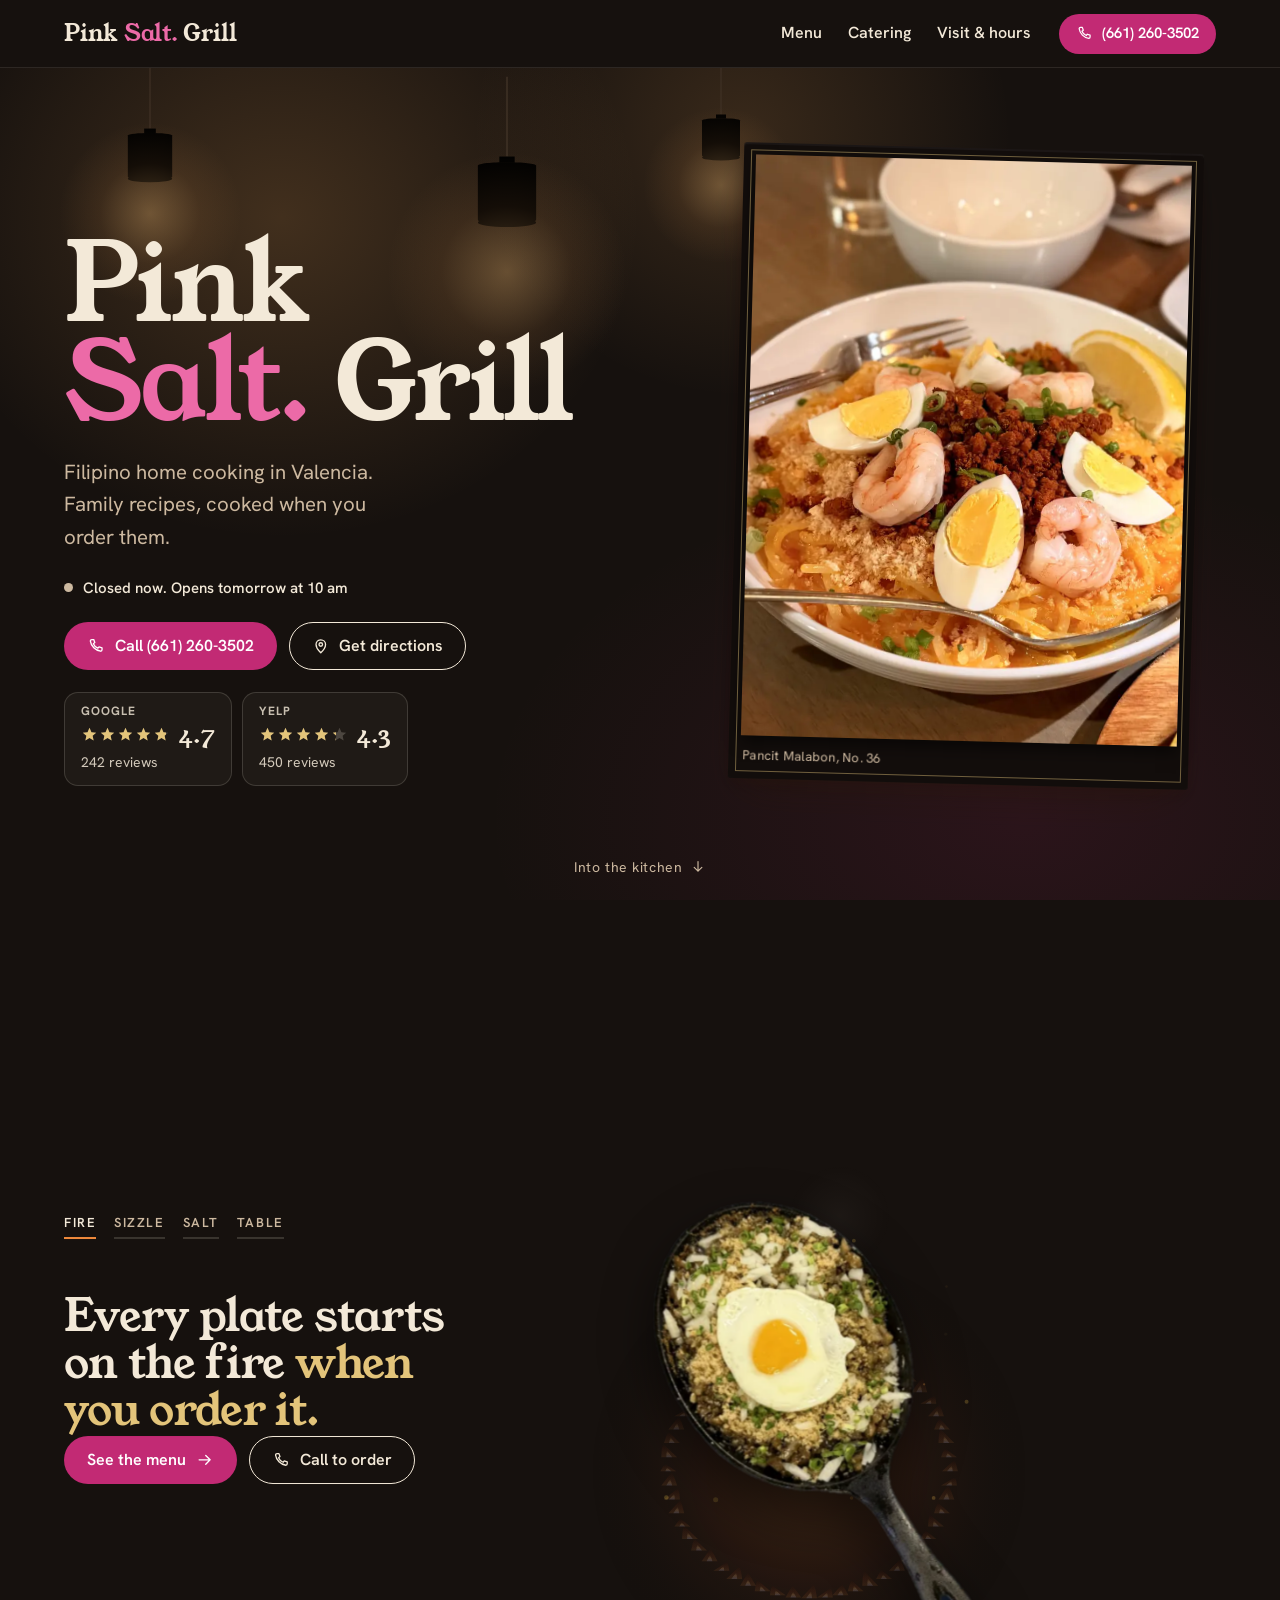
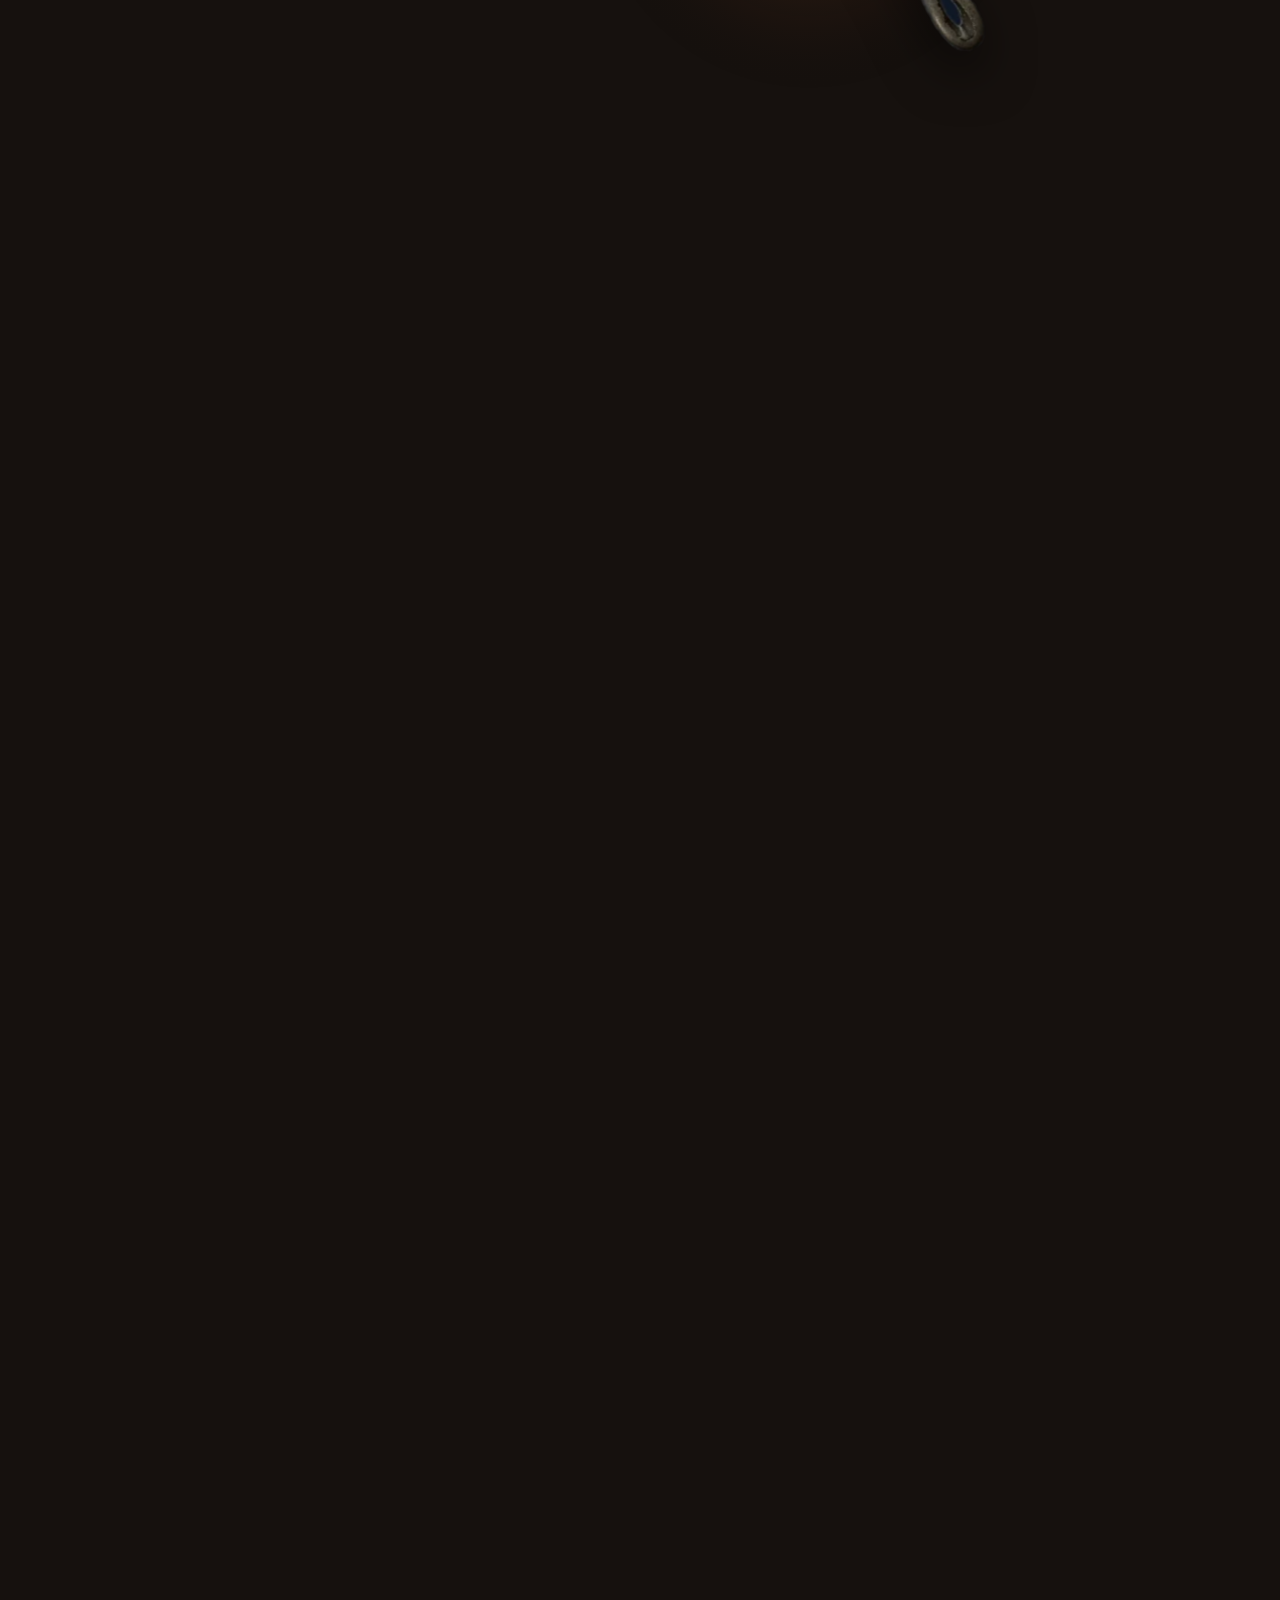
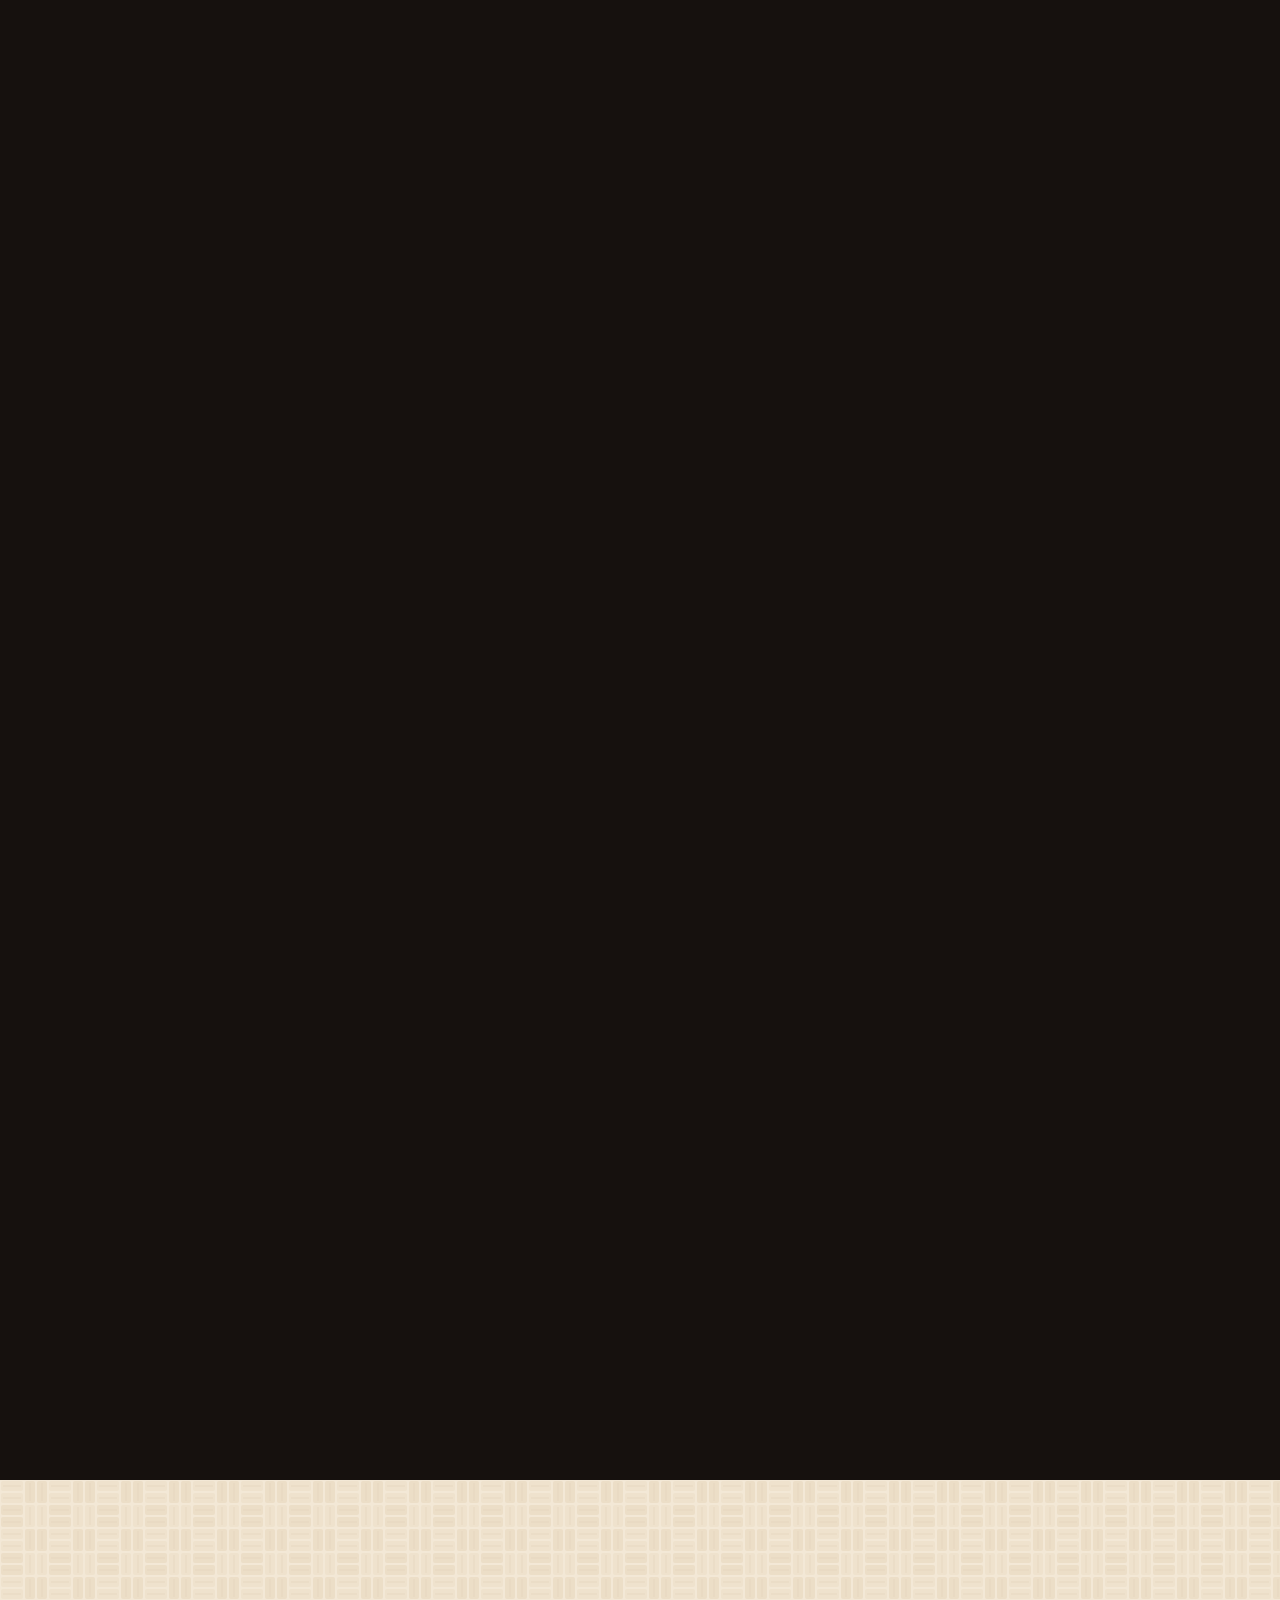
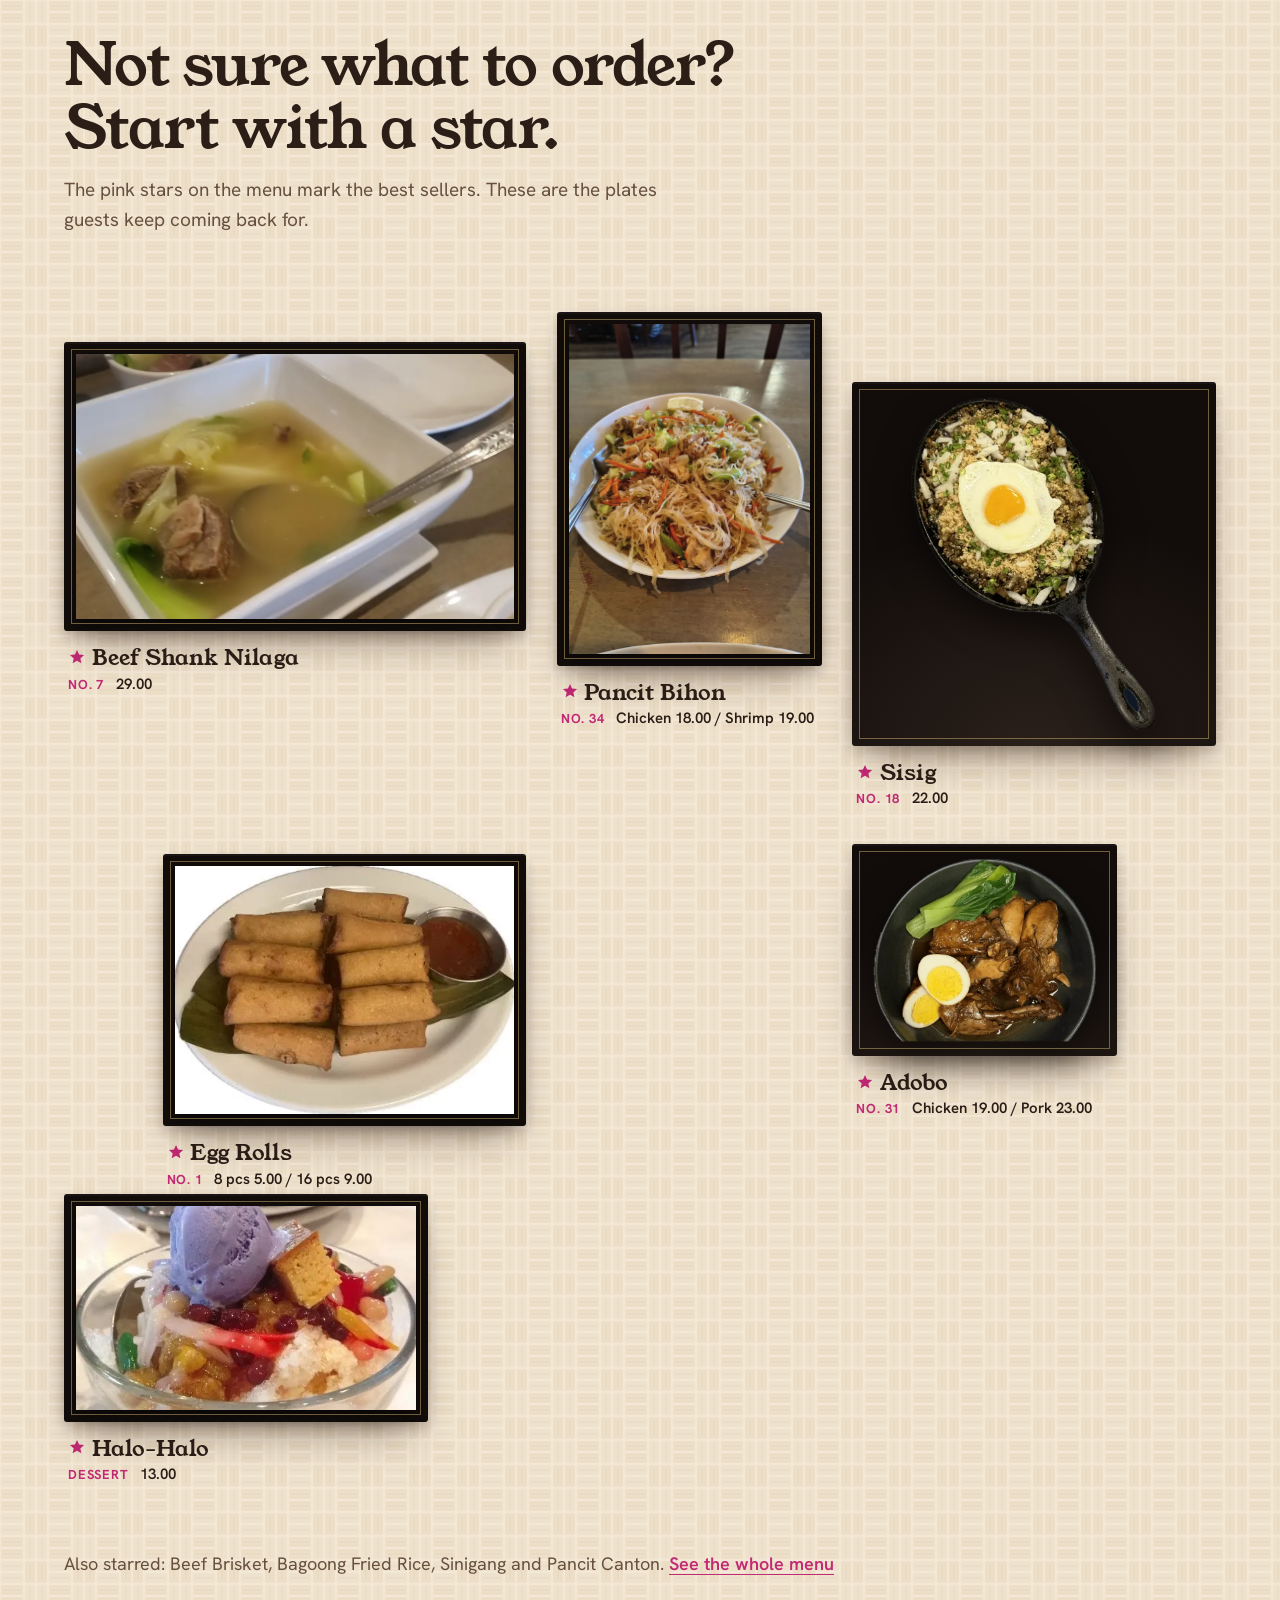
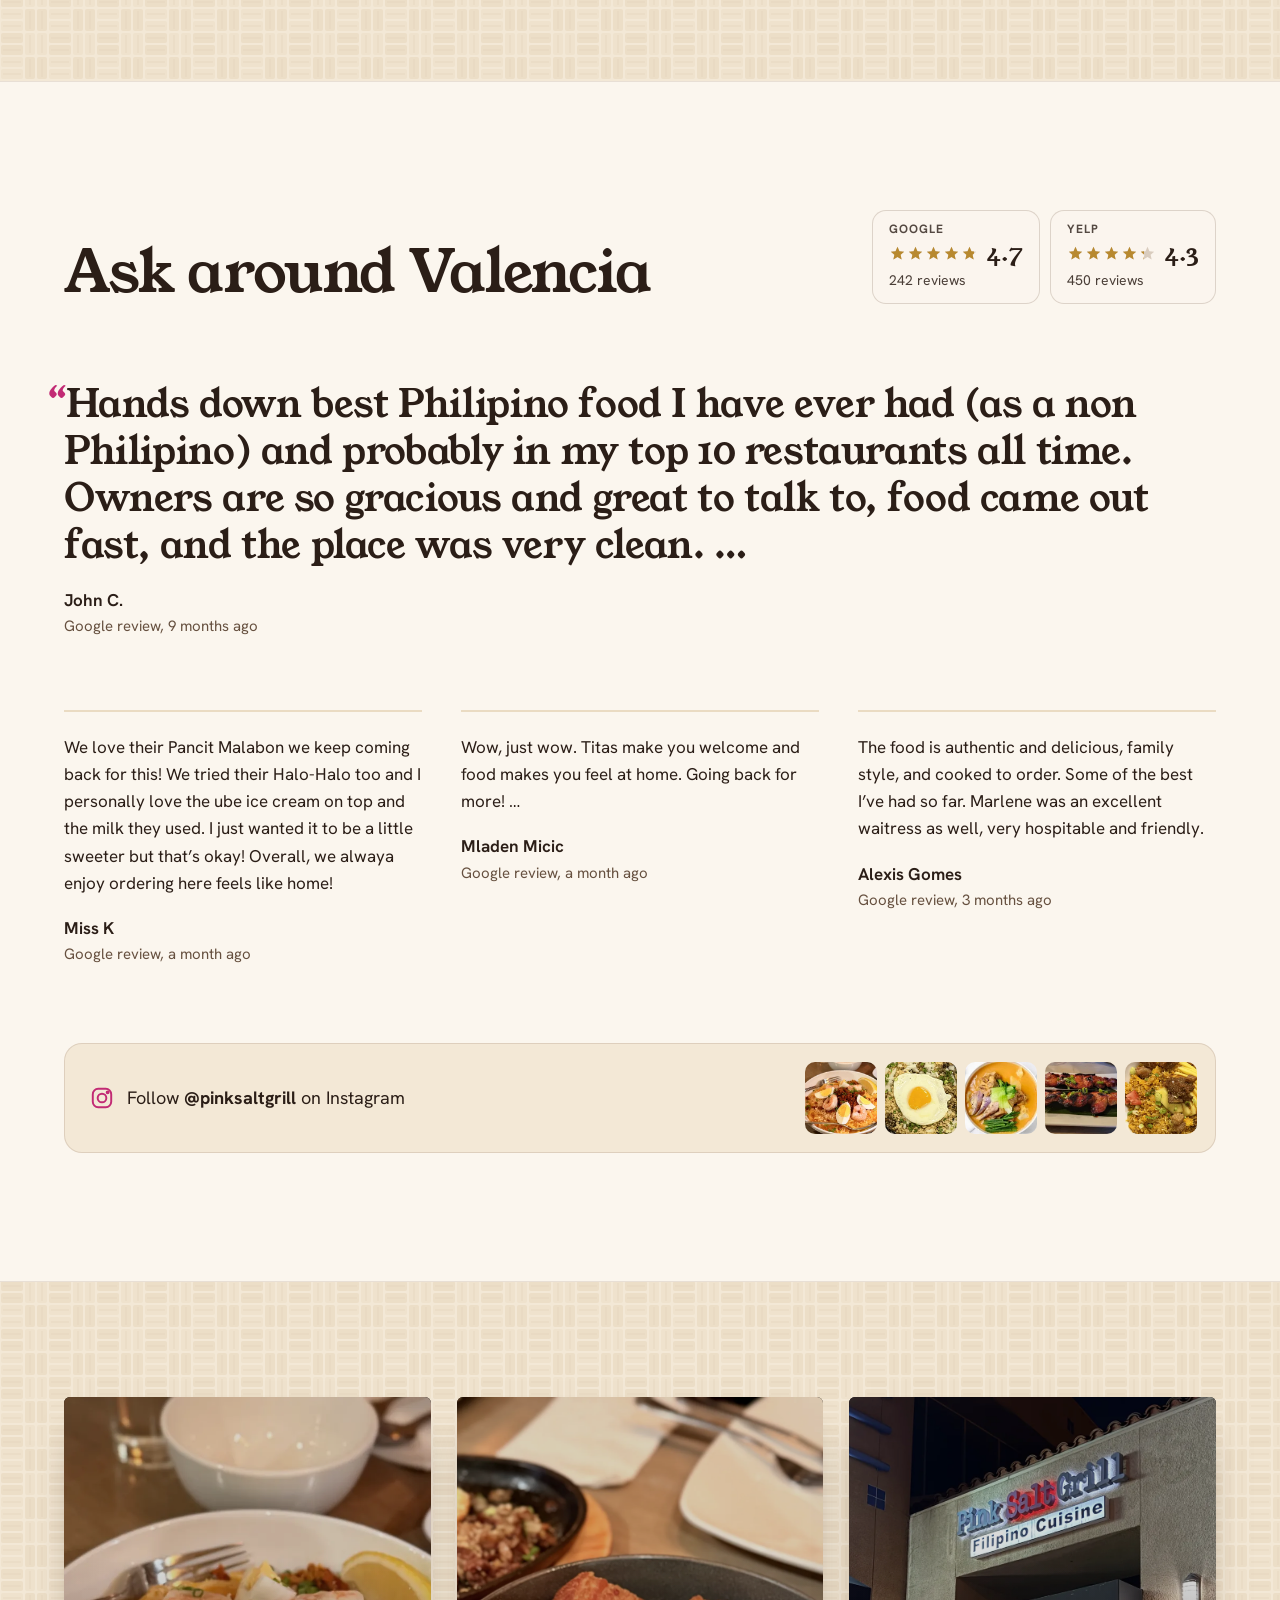
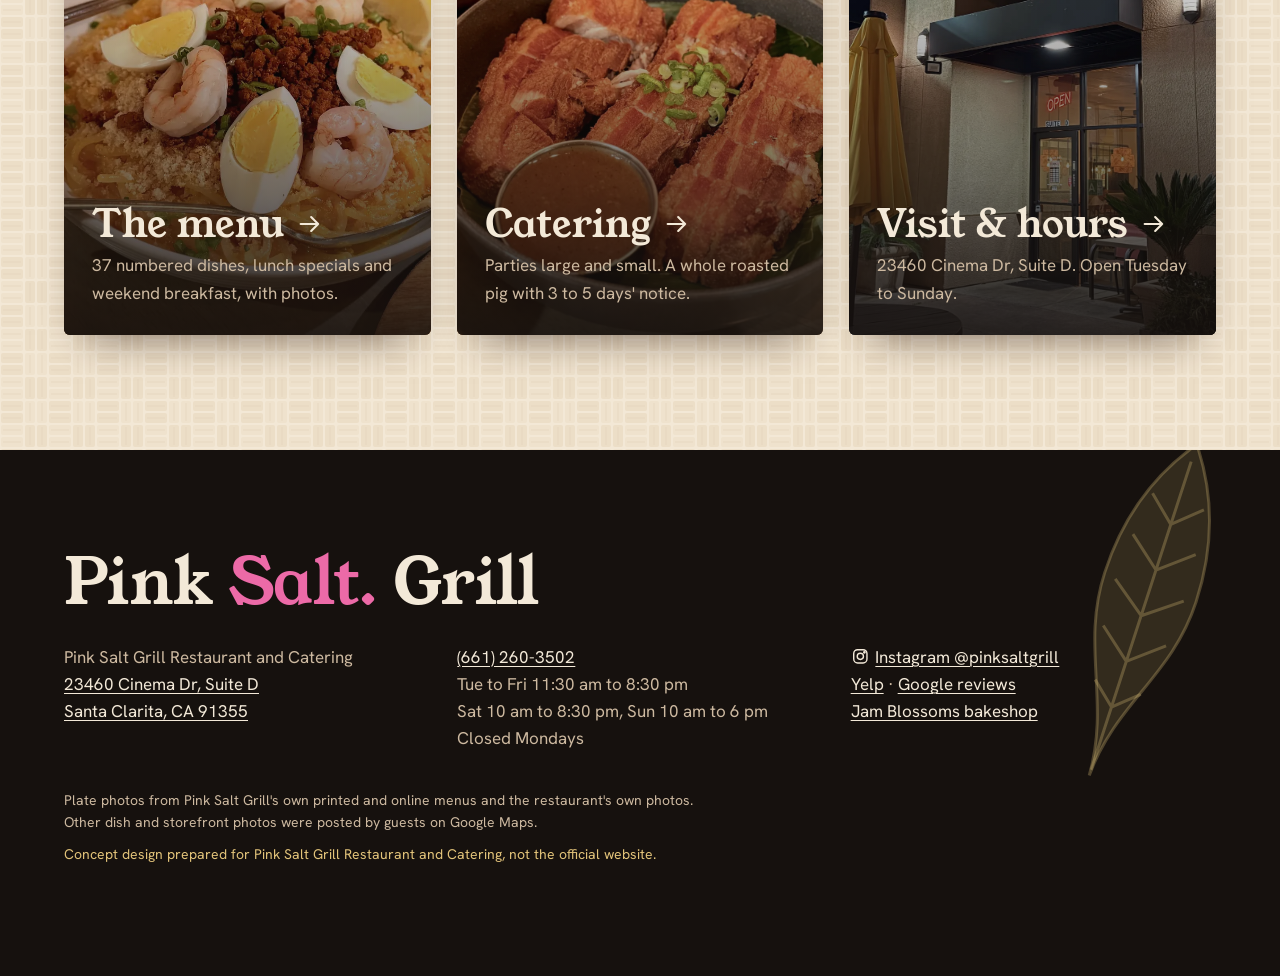
==== commit d141e06a: "Multipage redesign: dining-room world, kitchen scroll scene, photo menu - Separate Home, Menu, Cater" ====
--- a/index.html
+++ b/index.html
@@ -7,10 +7,10 @@
 <meta name="description" content="Filipino family recipes cooked to order in Valencia, Santa Clarita. Sisig, adobo, sinigang, pancit and halo-halo. Dine in, takeout and catering. (661) 260-3502.">
 <meta name="robots" content="noindex, nofollow">
 <link rel="canonical" href="https://aidentriunfante31-code.github.io/pink-salt-grill/">
-<meta name="theme-color" content="#f7f5f3">
+<meta name="theme-color" content="#f3e8d6">
 <meta property="og:type" content="website">
-<meta property="og:title" content="Pink Salt Grill, Filipino cooking in Valencia">
-<meta property="og:description" content="Family recipes cooked to order. Call (661) 260-3502 or stop by 23460 Cinema Dr, Suite D.">
+<meta property="og:title" content="Pink Salt Grill | Filipino Restaurant &amp; Catering in Valencia, CA">
+<meta property="og:description" content="Filipino family recipes cooked to order in Valencia, Santa Clarita. Sisig, adobo, sinigang, pancit and halo-halo. Dine in, takeout and catering. (661) 260-3502.">
 <meta property="og:url" content="https://aidentriunfante31-code.github.io/pink-salt-grill/">
 <meta property="og:image" content="https://aidentriunfante31-code.github.io/pink-salt-grill/assets/og.jpg">
 <meta name="twitter:card" content="summary_large_image">
@@ -18,249 +18,198 @@
 <link rel="preload" href="assets/fonts/young-serif.woff2" as="font" type="font/woff2" crossorigin>
 <link rel="preload" href="assets/fonts/hanken-grotesk.woff2" as="font" type="font/woff2" crossorigin>
 <link rel="stylesheet" href="styles.css">
+<link rel="preload" as="image" href="assets/img/hero-malabon-1100.webp" imagesrcset="assets/img/hero-malabon-760.webp 760w, assets/img/hero-malabon-1100.webp 1100w" imagesizes="(max-width: 767px) 86vw, 40vw">
 <script type="application/ld+json">
-{
-  "@context": "https://schema.org",
-  "@type": "Restaurant",
-  "name": "Pink Salt Grill Restaurant and Catering",
-  "description": "Filipino family recipes cooked to order, seasoned with pink salt. Dine in, takeout and catering in Valencia, Santa Clarita.",
-  "url": "https://aidentriunfante31-code.github.io/pink-salt-grill/",
-  "image": "https://aidentriunfante31-code.github.io/pink-salt-grill/assets/og.jpg",
-  "telephone": "+1-661-260-3502",
-  "servesCuisine": "Filipino",
-  "hasMenu": "https://aidentriunfante31-code.github.io/pink-salt-grill/#menu",
-  "address": {
-    "@type": "PostalAddress",
-    "streetAddress": "23460 Cinema Dr, Suite D",
-    "addressLocality": "Santa Clarita",
-    "addressRegion": "CA",
-    "postalCode": "91355",
-    "addressCountry": "US"
-  },
-  "geo": { "@type": "GeoCoordinates", "latitude": 34.4193808, "longitude": -118.5466082 },
-  "openingHoursSpecification": [
-    { "@type": "OpeningHoursSpecification", "dayOfWeek": ["Tuesday", "Wednesday", "Thursday", "Friday"], "opens": "11:30", "closes": "20:30" },
-    { "@type": "OpeningHoursSpecification", "dayOfWeek": "Saturday", "opens": "10:00", "closes": "20:30" },
-    { "@type": "OpeningHoursSpecification", "dayOfWeek": "Sunday", "opens": "10:00", "closes": "18:00" }
-  ],
-  "sameAs": [
-    "https://www.pinksaltgrill.com/",
-    "https://www.instagram.com/pinksaltgrill/",
-    "https://www.google.com/maps/place/Pink+Salt+Grill+Restaurant+and+Catering/@34.4193808,-118.5466082,17z"
-  ]
-}
+{"@context":"https://schema.org","@type":"Restaurant","name":"Pink Salt Grill Restaurant and Catering",
+"description":"Filipino family recipes cooked to order. Dine in, takeout and catering in Valencia, Santa Clarita.",
+"url":"https://aidentriunfante31-code.github.io/pink-salt-grill/","image":"https://aidentriunfante31-code.github.io/pink-salt-grill/assets/og.jpg","telephone":"+1-661-260-3502","servesCuisine":"Filipino","priceRange":"$$",
+"hasMenu":"https://aidentriunfante31-code.github.io/pink-salt-grill/menu/","acceptsReservations":"True",
+"address":{"@type":"PostalAddress","streetAddress":"23460 Cinema Dr, Suite D","addressLocality":"Santa Clarita","addressRegion":"CA","postalCode":"91355","addressCountry":"US"},
+"geo":{"@type":"GeoCoordinates","latitude":34.4193808,"longitude":-118.5466082},
+"openingHoursSpecification":[{"@type":"OpeningHoursSpecification","dayOfWeek":["Tuesday","Wednesday","Thursday","Friday"],"opens":"11:30","closes":"20:30"},{"@type":"OpeningHoursSpecification","dayOfWeek":"Saturday","opens":"10:00","closes":"20:30"},{"@type":"OpeningHoursSpecification","dayOfWeek":"Sunday","opens":"10:00","closes":"18:00"}],
+"sameAs":["https://www.pinksaltgrill.com/","https://www.instagram.com/pinksaltgrill/","https://www.yelp.com/biz/pink-salt-grill-santa-clarita","https://www.google.com/maps/place/Pink+Salt+Grill+Restaurant+and+Catering/@34.4193808,-118.5466082,17z"]}
 </script>
 </head>
-<body>
+<body class="page-home">
 <svg class="sprite" aria-hidden="true" focusable="false">
   <symbol id="i-star" viewBox="0 0 24 24"><path d="M12 2.6l2.75 6.1 6.65.68-4.98 4.47 1.42 6.54L12 17.06l-5.84 3.33 1.42-6.54-4.98-4.47 6.65-.68z"/></symbol>
   <symbol id="i-phone" viewBox="0 0 24 24"><path d="M6.6 3.5h2.6l1.4 4.1-1.9 1.5a11 11 0 0 0 6.2 6.2l1.5-1.9 4.1 1.4v2.6a2 2 0 0 1-2 2A16.5 16.5 0 0 1 4.6 5.5a2 2 0 0 1 2-2z"/></symbol>
   <symbol id="i-pin" viewBox="0 0 24 24"><path d="M12 21.5s-6.5-6.1-6.5-11.2a6.5 6.5 0 0 1 13 0c0 5.1-6.5 11.2-6.5 11.2z"/><circle cx="12" cy="10.2" r="2.4"/></symbol>
   <symbol id="i-insta" viewBox="0 0 24 24"><rect x="3.5" y="3.5" width="17" height="17" rx="5"/><circle cx="12" cy="12" r="4"/><circle cx="17.2" cy="6.8" r=".9"/></symbol>
+  <symbol id="i-arrow" viewBox="0 0 24 24"><path d="M4 12h15M13 6l6 6-6 6"/></symbol>
+  <symbol id="i-leaf" viewBox="0 0 40 120"><path d="M20 118C19 92 4 78 4 52S14 10 20 2c6 8 16 24 16 50s-15 40-16 66z"/><path class="vein" d="M20 116V8M20 30l-9-8M20 30l9-8M20 46l-11-9M20 46l11-9M20 62l-12-9M20 62l12-9M20 78l-11-9M20 78l11-9M20 94l-8-7M20 94l8-7"/></symbol>
+  <symbol id="i-lamp" viewBox="0 0 120 230"><path class="cord" d="M60 0v104"/><path class="cap" d="M50 104h20v8H50z"/><path class="drum" d="M22 116c0-6 76-6 76 0v70c0 9-76 9-76 0z"/><path class="weave" d="M22 126c25 7 51 7 76 0M22 140c25 7 51 7 76 0M22 154c25 7 51 7 76 0M22 168c25 7 51 7 76 0M22 182c25 7 51 7 76 0M30 113l12 80M44 111l10 84M58 110l6 85M72 111l2 84M86 113l-4 82M96 116l-10 78M30 192l12-78M44 194l10-82M58 195l6-84M72 194l2-82M86 192l-4-78"/><ellipse class="mouth" cx="60" cy="190" rx="38" ry="6"/></symbol>
 </svg>
-
-<a class="skip" href="#menu">Skip to the menu</a>
-
-<header class="top" id="top">
-  <a class="mark" href="#top" aria-label="Pink Salt Grill, back to top">Pink <span>Salt.</span> Grill</a>
-  <nav class="nav" aria-label="Sections">
-    <a href="#stars">Best sellers</a>
-    <a href="#menu">Menu</a>
-    <a href="#reviews">Reviews</a>
-    <a href="#visit">Hours &amp; directions</a>
-    <a href="#catering">Catering</a>
+<a class="skip" href="#main">Skip to content</a>
+<header class="top" data-top>
+  <a class="mark" href="./" aria-label="Pink Salt Grill home">Pink <span>Salt.</span> Grill</a>
+  <nav class="nav" aria-label="Pages">
+    <a href="menu/" data-anchor="#menu">Menu</a>
+    <a href="catering/" data-anchor="#catering">Catering</a>
+    <a href="visit/" data-anchor="#visit">Visit &amp; hours</a>
   </nav>
   <a class="btn btn-call btn-sm" href="tel:+16612603502" aria-label="Call (661) 260-3502"><svg class="ic" aria-hidden="true"><use href="#i-phone"/></svg><span>(661) 260-3502</span></a>
 </header>
-
-<main>
-  <section class="hero" aria-labelledby="h1">
+<main id="main">
+  <section class="hero" data-dark aria-labelledby="h1">
+    <div class="lamps" aria-hidden="true">
+      <span class="lamp l1"><svg><use href="#i-lamp"/></svg></span>
+      <span class="lamp l2"><svg><use href="#i-lamp"/></svg></span>
+      <span class="lamp l3"><svg><use href="#i-lamp"/></svg></span>
+    </div>
     <div class="hero-copy">
-      <h1 id="h1" class="wordmark"><span class="w1">Pink</span> <span class="w2">Salt.</span> <span class="w3">Grill</span><canvas class="salt-word" aria-hidden="true"></canvas></h1>
-      <p class="hero-sub">Filipino family recipes, cooked when you order them and seasoned with pink salt. Right here in Valencia.</p>
+      <h1 id="h1" class="wordmark">Pink <span>Salt.</span> Grill</h1>
+      <p class="hero-sub">Filipino home cooking in Valencia. Family recipes, cooked when you order them.</p>
       <p class="status" data-status><span class="dot" aria-hidden="true"></span><span data-status-text>Open Tuesday to Sunday. Closed Mondays.</span></p>
-      <div class="hero-actions">
-        <a class="btn btn-call" href="tel:+16612603502"><svg class="ic"><use href="#i-phone"/></svg>Call (661) 260-3502</a>
-        <a class="btn btn-ghost" href="https://www.google.com/maps/dir/?api=1&amp;destination=Pink+Salt+Grill+Restaurant+and+Catering+23460+Cinema+Dr+Santa+Clarita+CA+91355" rel="noopener" target="_blank"><svg class="ic"><use href="#i-pin"/></svg>Get directions</a>
+      <div class="actions">
+        <a class="btn btn-call" href="tel:+16612603502"><svg class="ic" aria-hidden="true"><use href="#i-phone"/></svg>Call (661) 260-3502</a>
+        <a class="btn btn-ghost" href="https://www.google.com/maps/dir/?api=1&amp;destination=Pink+Salt+Grill+Restaurant+and+Catering+23460+Cinema+Dr+Santa+Clarita+CA+91355" rel="noopener" target="_blank"><svg class="ic" aria-hidden="true"><use href="#i-pin"/></svg>Get directions</a>
       </div>
-      <p class="rating"><span class="stars" aria-hidden="true"><svg><use href="#i-star"/></svg><svg><use href="#i-star"/></svg><svg><use href="#i-star"/></svg><svg><use href="#i-star"/></svg><span class="part"><svg class="bg"><use href="#i-star"/></svg><span class="fill"><svg><use href="#i-star"/></svg></span></span></span>4.7 on Google from 242 reviews</p>
-    </div>
-
-    <div class="hero-art" aria-hidden="false">
-      <figure class="slab" data-depth="-0.05">
-        <img src="assets/img/hero-malabon-1100.webp" srcset="assets/img/hero-malabon-760.webp 760w, assets/img/hero-malabon-1100.webp 1100w, assets/img/hero-malabon.webp 1400w" sizes="(max-width: 820px) 80vw, 46vw" width="1400" height="1867" alt="Pancit Malabon: thick rice noodles with shrimp, hard-boiled egg, chicharrón and a lemon wedge" fetchpriority="high">
-        <figcaption>Pancit Malabon, No. 36</figcaption>
-      </figure>
-      <img class="plate plate-a" data-depth="0.08" src="assets/img/plate-sisig.webp" width="352" height="475" alt="Sisig in a cast-iron skillet topped with a sunny-side-up egg">
-      <img class="plate plate-b" data-depth="0.14" src="assets/img/plate-skewers.webp" width="246" height="488" alt="Two glazed BBQ pork skewers on a white plate">
-      <canvas class="salt" data-depth="-0.05" aria-hidden="true"></canvas>
+      <ul class="proof"><li><a href="https://www.google.com/maps/place/Pink+Salt+Grill+Restaurant+and+Catering/@34.4193808,-118.5466082,17z/data=!4m8!3m7!1s0x80c28712c08f4477:0x2853ff597dd0a924!8m2!3d34.4193808!4d-118.5466082!9m1!1b1" rel="noopener" target="_blank"><span class="pf-src">Google</span><span class="rstars" style="--fill:94.0%" aria-hidden="true"><span class="rs-bg"><svg><use href="#i-star"/></svg><svg><use href="#i-star"/></svg><svg><use href="#i-star"/></svg><svg><use href="#i-star"/></svg><svg><use href="#i-star"/></svg></span><span class="rs-fg"><svg><use href="#i-star"/></svg><svg><use href="#i-star"/></svg><svg><use href="#i-star"/></svg><svg><use href="#i-star"/></svg><svg><use href="#i-star"/></svg></span></span><span class="pf-n">4.7</span><span class="pf-c">242 reviews</span></a></li><li><a href="https://www.yelp.com/biz/pink-salt-grill-santa-clarita" rel="noopener" target="_blank"><span class="pf-src">Yelp</span><span class="rstars" style="--fill:86.0%" aria-hidden="true"><span class="rs-bg"><svg><use href="#i-star"/></svg><svg><use href="#i-star"/></svg><svg><use href="#i-star"/></svg><svg><use href="#i-star"/></svg><svg><use href="#i-star"/></svg></span><span class="rs-fg"><svg><use href="#i-star"/></svg><svg><use href="#i-star"/></svg><svg><use href="#i-star"/></svg><svg><use href="#i-star"/></svg><svg><use href="#i-star"/></svg></span></span><span class="pf-n">4.3</span><span class="pf-c">450 reviews</span></a></li></ul>
+    </div>
+    <figure class="frame hero-frame">
+      <img src="assets/img/hero-malabon-1100.webp" srcset="assets/img/hero-malabon-760.webp 760w, assets/img/hero-malabon-1100.webp 1100w, assets/img/hero-malabon.webp 1400w" sizes="(max-width: 767px) 86vw, 40vw" width="1400" height="1867" alt="Pancit Malabon: thick rice noodles with shrimp, hard-boiled egg, chicharrón and a lemon wedge" fetchpriority="high">
+      <figcaption>Pancit Malabon, No. 36</figcaption>
+    </figure>
+    <a class="cue" href="#kitchen"><span>Into the kitchen</span><svg class="ic" aria-hidden="true"><use href="#i-arrow"/></svg></a>
+  </section>
+
+  <section class="kitchen" id="kitchen" data-dark aria-labelledby="k-h">
+    <h2 id="k-h" class="sr">From the fire to your table</h2>
+    <div class="stage">
+      <div class="k-table" aria-hidden="true"></div>
+      <canvas class="k-fire" aria-hidden="true"></canvas>
+      <div class="k-plates" aria-hidden="true"><img class="kp kp-bagoong" src="assets/img/plate-bagoong.webp" width="269" height="371" alt="" decoding="async"><img class="kp kp-karekare" src="assets/img/plate-karekare.webp" width="267" height="383" alt="" decoding="async"><img class="kp kp-skewers" src="assets/img/plate-skewers.webp" width="246" height="487" alt="" decoding="async"><img class="kp kp-friedchicken" src="assets/img/plate-friedchicken.webp" width="454" height="457" alt="" decoding="async"></div>
+      <img class="k-skillet" src="assets/img/plate-sisig.webp" width="351" height="475" alt="Sisig sizzling in a cast-iron skillet with a fried egg on top" decoding="async">
+      <canvas class="k-air" aria-hidden="true"></canvas>
+      <div class="k-copy">
+        <ol class="k-rail" aria-hidden="true"><li>Fire</li><li>Sizzle</li><li>Salt</li><li>Table</li></ol>
+        <div class="k-lines">
+          <p class="k-line">Every plate starts on the fire <em>when you order it.</em></p>
+          <p class="k-line">Sisig comes out on a hot plate, <em>still sizzling.</em></p>
+          <p class="k-line">A pinch of pink salt. <em>It's in the name.</em></p>
+          <p class="k-line">Then it all lands on the table, <em>family style.</em></p>
+        </div>
+        <div class="k-cta"><a class="btn btn-call" href="menu/" data-anchor="#menu">See the menu<svg class="ic" aria-hidden="true"><use href="#i-arrow"/></svg></a><a class="btn btn-ghost" href="tel:+16612603502"><svg class="ic" aria-hidden="true"><use href="#i-phone"/></svg>Call to order</a></div>
+      </div>
     </div>
   </section>
 
   <section class="stars" id="stars" aria-labelledby="stars-h">
     <div class="sec-head">
       <h2 id="stars-h">Not sure what to order? Start with a star.</h2>
-      <p>The pink stars on our menu mark the best sellers. These are the plates our guests keep coming back for.</p>
-    </div>
-    <ol class="faceout">
-      <li class="fo">
-        <figure class="fo-media fo-plate"><span class="fo-in"><img src="assets/img/plate-sisig.webp" width="352" height="475" alt="Sisig in a cast-iron skillet topped with a sunny-side-up egg" loading="lazy"></span></figure>
-        <div><h3><svg class="st" aria-hidden="true"><use href="#i-star"/></svg>Sisig</h3><p>Grilled and marinated pork served on a hot plate.</p><p class="fo-p"><span class="fo-num">No. 18</span>22.00</p></div>
-      </li>
-      <li class="fo">
-        <figure class="fo-media fo-plate fo-crop-b"><span class="fo-in"><img src="assets/img/plate-adobo.webp" width="335" height="276" alt="Adobo with hard-boiled egg and bok choy" loading="lazy"></span></figure>
-        <div><h3><svg class="st" aria-hidden="true"><use href="#i-star"/></svg>Adobo</h3><p>Braised in soy sauce, vinegar and garlic.</p><p class="fo-p"><span class="fo-num">No. 31</span>Chicken 19.00, pork 23.00, mixed 24.00</p></div>
-      </li>
-      <li class="fo">
-        <figure class="fo-media fo-plate fo-crop-r"><span class="fo-in"><img src="assets/img/plate-bagoong.webp" width="269" height="372" alt="Bagoong fried rice with crispy pork, tomato and sliced mango" loading="lazy"></span></figure>
-        <div><h3><svg class="st" aria-hidden="true"><use href="#i-star"/></svg>Bagoong Fried Rice</h3><p>Rice sautéed in shrimp paste with crispy pork, tomato and mangoes.</p><p class="fo-p"><span class="fo-num">No. 22</span>22.00</p></div>
-      </li>
-      <li class="fo">
-        <figure class="fo-media fo-photo"><span class="fo-in"><img src="assets/img/pancit-bihon.webp" width="1000" height="1333" alt="Pancit Bihon: stir-fried rice noodles with vegetables" loading="lazy"></span></figure>
-        <div><h3><svg class="st" aria-hidden="true"><use href="#i-star"/></svg>Pancit Bihon</h3><p>Stir-fried rice noodles.</p><p class="fo-p"><span class="fo-num">No. 34</span>Chicken 18.00, shrimp 19.00</p></div>
-      </li>
-      <li class="fo">
-        <figure class="fo-media fo-photo"><span class="fo-in"><img src="assets/img/nilaga.webp" width="1000" height="562" alt="Beef shank nilaga soup with cabbage and bok choy" loading="lazy"></span></figure>
-        <div><h3><svg class="st" aria-hidden="true"><use href="#i-star"/></svg>Beef Shank Nilaga</h3><p>Slow-cooked beef, cabbage, bok choy, potatoes.</p><p class="fo-p"><span class="fo-num">No. 7</span>29.00</p></div>
-      </li>
-      <li class="fo">
-        <figure class="fo-media fo-photo"><span class="fo-in"><img src="assets/img/halo-halo.webp" width="582" height="338" alt="Halo-halo topped with ube ice cream and leche flan" loading="lazy"></span></figure>
-        <div><h3><svg class="st" aria-hidden="true"><use href="#i-star"/></svg>Halo-Halo</h3><p>Shaved ice with ube ice cream on top.</p><p class="fo-p">13.00</p></div>
-      </li>
-    </ol>
-    <p class="also">Also starred: Egg Rolls, Beef Brisket, Sinigang and Pancit Canton. <a href="#menu">See the whole menu</a></p>
+      <p>The pink stars on the menu mark the best sellers. These are the plates guests keep coming back for.</p>
+    </div>
+    <ul class="gallery"><li class="hang g-a"><figure class="frame"><img src="assets/img/nilaga.webp" width="1000" height="562" alt="Beef shank nilaga soup with cabbage and bok choy" loading="lazy"></figure><p class="label"><span class="no">No. 7</span><b><svg class="st" aria-hidden="true"><use href="#i-star"/></svg>Beef Shank Nilaga</b><span class="pr">29.00</span></p></li><li class="hang g-b"><figure class="frame"><img src="assets/img/pancit-bihon.webp" width="1000" height="1333" alt="Pancit bihon: stir-fried rice noodles with vegetables" loading="lazy"></figure><p class="label"><span class="no">No. 34</span><b><svg class="st" aria-hidden="true"><use href="#i-star"/></svg>Pancit Bihon</b><span class="pr">Chicken 18.00 / Shrimp 19.00</span></p></li><li class="hang g-c"><figure class="frame frame-cut"><img src="assets/img/plate-sisig.webp" width="351" height="475" alt="Sisig in a cast-iron skillet with a fried egg" loading="lazy"></figure><p class="label"><span class="no">No. 18</span><b><svg class="st" aria-hidden="true"><use href="#i-star"/></svg>Sisig</b><span class="pr">22.00</span></p></li><li class="hang g-d"><figure class="frame"><img src="assets/img/egg-rolls.webp" width="468" height="338" alt="Lumpia egg rolls on banana leaf with sweet chili sauce" loading="lazy"></figure><p class="label"><span class="no">No. 1</span><b><svg class="st" aria-hidden="true"><use href="#i-star"/></svg>Egg Rolls</b><span class="pr">8 pcs 5.00 / 16 pcs 9.00</span></p></li><li class="hang g-e"><figure class="frame frame-cut"><img src="assets/img/plate-adobo.webp" width="335" height="276" alt="Adobo with hard-boiled egg and bok choy" loading="lazy"></figure><p class="label"><span class="no">No. 31</span><b><svg class="st" aria-hidden="true"><use href="#i-star"/></svg>Adobo</b><span class="pr">Chicken 19.00 / Pork 23.00</span></p></li><li class="hang g-f"><figure class="frame"><img src="assets/img/halo-halo.webp" width="582" height="338" alt="Halo-halo topped with ube ice cream" loading="lazy"></figure><p class="label"><span class="no">Dessert</span><b><svg class="st" aria-hidden="true"><use href="#i-star"/></svg>Halo-Halo</b><span class="pr">13.00</span></p></li></ul>
+    <p class="also">Also starred: Beef Brisket, Bagoong Fried Rice, Sinigang and Pancit Canton. <a href="menu/" data-anchor="#menu">See the whole menu</a></p>
   </section>
 
-  <section class="menu" id="menu" aria-labelledby="menu-h">
-    <div class="sec-head">
-      <h2 id="menu-h">The whole menu</h2>
-      <p>Numbers and prices match the menu in the restaurant. Prices can change, so give us a call if you're planning around one.</p>
-    </div>
-    <nav class="menu-nav" aria-label="Menu sections">
-      <a href="#m-starters">Starters</a><a href="#m-soups">Soups</a><a href="#m-vegetables">Vegetables</a><a href="#m-seafood">Seafood</a><a href="#m-chef">Chef Specials</a><a href="#m-meats">Pork, Chicken &amp; Beef</a><a href="#m-staples">Filipino Staples</a><a href="#m-noodles">Noodles</a><a href="#m-lunch">Lunch specials</a><a href="#m-breakfast">Weekend breakfast</a><a href="#m-drinks">Rice, dessert &amp; drinks</a>
-    </nav>
-    <div class="menu-body">
-      <div class="mcol"><section class="msec" id="m-starters" aria-labelledby="mh-starters"><h3 id="mh-starters">Starters</h3><ol class="items"><li class="it is-star" id="dish-1"><span class="it-n"><svg class="st" aria-label="Best seller" role="img"><use href="#i-star"/></svg>1</span><span class="it-name">Egg Rolls <span class="fil">“Lumpia”</span></span><span class="it-p"><span>8 pcs 5.00</span><span>16 pcs 9.00</span></span><span class="it-d">Choice of pork or chicken, served with sweet chili sauce.</span></li><li class="it" id="dish-2"><span class="it-n">2</span><span class="it-name">Veggie Egg Rolls <abbr class="tag" title="Vegetarian">V</abbr></span><span class="it-p"><span>7.00</span></span><span class="it-d">Served with garlic vinegar sauce.</span></li><li class="it" id="dish-3"><span class="it-n">3</span><span class="it-name">Crispy Fried Pork &amp; Tofu</span><span class="it-p"><span>14.00</span></span><span class="it-d">Soy-vinegar sauce, onions.</span></li><li class="it" id="dish-4"><span class="it-n">4</span><span class="it-name">Crispy Fried Tofu <abbr class="tag" title="Vegetarian">V</abbr></span><span class="it-p"><span>12.00</span></span><span class="it-d">Soy-vinegar sauce, onions.</span></li><li class="it" id="dish-5"><span class="it-n">5</span><span class="it-name">Chicken Empanada</span><span class="it-p"><span>5.00</span></span><span class="it-d">In mildly sweet pastry dough.</span></li><li class="it" id="dish-6"><span class="it-n">6</span><span class="it-name">Shrimp &amp; Pork Dumplings <span class="fil">“Shumai”</span></span><span class="it-p"><span>9.00</span></span><span class="it-d">Steamed dumplings, soy sesame sauce, black sesame seeds.</span></li></ol></section><section class="msec" id="m-soups" aria-labelledby="mh-soups"><h3 id="mh-soups">Soups</h3><ol class="items"><li class="it is-star" id="dish-7"><span class="it-n"><svg class="st" aria-label="Best seller" role="img"><use href="#i-star"/></svg>7</span><span class="it-name">Beef Shank Nilaga</span><span class="it-p"><span>29.00</span></span><span class="it-d">Slow-cooked beef, cabbage, bok choy, potatoes.</span></li><li class="it" id="dish-8"><span class="it-n">8</span><span class="it-name">Chicken Porridge <span class="fil">“Arroz Caldo”</span></span><span class="it-p"><span>Sm 13.00</span><span>L 16.00</span></span><span class="it-d">Tender boneless chicken, ginger, garlic, scallions.</span></li><li class="it" id="dish-9"><span class="it-n">9</span><span class="it-name">Rice Porridge w/ Tripe</span><span class="it-p"><span>Sm 13.00</span><span>L 16.00</span></span><span class="it-d">Tripe, ginger, scallions.</span></li><li class="it" id="dish-10"><span class="it-n">10</span><span class="it-name">Mung Bean Soup <span class="fil">“Mongo”</span></span><span class="it-p"><span>Pork 17.00</span><span>Shrimp 24.00</span></span><span class="it-d">Spinach, bitter melon, crispy pork.</span></li><li class="it" id="dish-11"><span class="it-n">11</span><span class="it-name">Batchoy</span><span class="it-p"><span>17.00</span></span><span class="it-d">Beef noodle soup with pork belly and beef liver, topped with pork rinds.</span></li></ol></section><section class="msec" id="m-vegetables" aria-labelledby="mh-vegetables"><h3 id="mh-vegetables">Vegetables</h3><ol class="items"><li class="it" id="dish-12"><span class="it-n">12</span><span class="it-name">Eggplant Omelette <span class="fil">“Tortang Talong”</span> <abbr class="tag" title="Gluten free">GF</abbr></span><span class="it-p"><span>19.00</span></span><span class="it-d">Fire-roasted, cooked in eggs.</span></li><li class="it" id="dish-13"><span class="it-n">13</span><span class="it-name">Stir Fried Veggies <abbr class="tag" title="Vegetarian">V</abbr></span><span class="it-p"><span>16.00</span></span><span class="it-d">Mixed veggies sautéed in sesame soy sauce.</span></li><li class="it" id="dish-14"><span class="it-n">14</span><span class="it-name">Bok Choy <abbr class="tag" title="Vegetarian">V</abbr></span><span class="it-p"><span>14.00</span></span><span class="it-d">Soy-vinegar sauce, onions.</span></li></ol></section><section class="msec" id="m-seafood" aria-labelledby="mh-seafood"><h3 id="mh-seafood">Seafood</h3><ol class="items"><li class="it" id="dish-15"><span class="it-n">15</span><span class="it-name">Milk Fish <span class="fil">“Daing”</span></span><span class="it-p"><span>23.00</span></span><span class="it-d">Fried, served with mango salsa.</span></li><li class="it" id="dish-16"><span class="it-n">16</span><span class="it-name">Pampano</span><span class="it-p"><span>19.00</span></span><span class="it-d">Grilled or fried, served with mango salad.</span></li><li class="it" id="dish-17"><span class="it-n">17</span><span class="it-name">Squid Adobo</span><span class="it-p"><span>22.00</span></span><span class="it-d">Sautéed and stewed in soy sauce and vinegar.</span></li></ol></section></div><div class="mcol"><section class="msec" id="m-chef" aria-labelledby="mh-chef"><h3 id="mh-chef" class=has-plate>Chef Specials<img class="sec-plate" src="assets/img/plate-sisig.webp" width="352" height="475" alt="Sisig in a cast-iron skillet with a fried egg" loading="lazy"></h3><ol class="items"><li class="it is-star" id="dish-18"><span class="it-n"><svg class="st" aria-label="Best seller" role="img"><use href="#i-star"/></svg>18</span><span class="it-name">Sisig</span><span class="it-p"><span>22.00</span></span><span class="it-d">Grilled and marinated pork served on a hot plate.</span></li><li class="it" id="dish-19"><span class="it-n">19</span><span class="it-name">Grilled Pork Belly</span><span class="it-p"><span>7.00</span></span><span class="it-d">Served with garlic vinegar sauce.</span></li><li class="it" id="dish-20"><span class="it-n">20</span><span class="it-name">Crispy Pork Belly <span class="fil">“Lechon Kawali”</span></span><span class="it-p"><span>23.00</span></span><span class="it-d">Skin on and fried to a golden crisp.</span></li><li class="it is-star" id="dish-21"><span class="it-n"><svg class="st" aria-label="Best seller" role="img"><use href="#i-star"/></svg>21</span><span class="it-name">Beef Brisket</span><span class="it-p"><span>24.00</span></span><span class="it-d">Slow-roasted and tender in mushroom gravy.</span></li><li class="it is-star" id="dish-22"><span class="it-n"><svg class="st" aria-label="Best seller" role="img"><use href="#i-star"/></svg>22</span><span class="it-name">Bagoong Fried Rice</span><span class="it-p"><span>22.00</span></span><span class="it-d">Rice sautéed in shrimp paste with crispy pork, tomato and mangoes.</span></li></ol></section><section class="msec" id="m-meats" aria-labelledby="mh-meats"><h3 id="mh-meats" class=has-plate>Pork, Chicken &amp; Beef<img class="sec-plate" src="assets/img/plate-friedchicken.webp" width="454" height="458" alt="Fried chicken with banana ketchup" loading="lazy"></h3><ol class="items"><li class="it" id="dish-23"><span class="it-n">23</span><span class="it-name">Crispy Pork Leg <span class="fil">“Pata”</span></span><span class="it-p"><span>M 27.00</span><span>L 31.00</span><span>XL 39.00</span></span><span class="it-d">Deep fried, served with soy vinegar sauce.</span></li><li class="it" id="dish-24"><span class="it-n">24</span><span class="it-name">Fried Chicken</span><span class="it-p"><span>Half 13.00</span><span>Whole 20.00</span></span><span class="it-d">Deep fried, served with banana ketchup.</span></li><li class="it" id="dish-25"><span class="it-n">25</span><span class="it-name">BBQ Chicken</span><span class="it-p"><span>18.00</span></span><span class="it-d">Marinated and glazed with bbq sauce.</span></li><li class="it" id="dish-26"><span class="it-n">26</span><span class="it-name">BBQ Pork Skewers</span><span class="it-p"><span>13.00</span></span><span class="it-d">Two skewers, marinated and glazed with bbq sauce.</span></li><li class="it" id="dish-27"><span class="it-n">27</span><span class="it-name">Beef Steak</span><span class="it-p"><span>24.00</span></span><span class="it-d">Thinly sliced marinated beef, caramelized onion.</span></li></ol></section><section class="msec" id="m-staples" aria-labelledby="mh-staples"><h3 id="mh-staples">Filipino Staples</h3><ol class="items"><li class="it" id="dish-28"><span class="it-n">28</span><span class="it-name">Pinakbet</span><span class="it-p"><span>19.00</span></span><span class="it-d">Veggies in shrimp sauce: okra, squash, green beans, eggplant, bitter melon.</span></li><li class="it" id="dish-29"><span class="it-n">29</span><span class="it-name">Kalabasa</span><span class="it-p"><span>Veggie 20.00</span><span>Pork 22.00</span><span>Shrimp 23.00</span></span><span class="it-d">Squash and green beans in coconut milk with shrimp paste.</span></li><li class="it is-star" id="dish-30"><span class="it-n"><svg class="st" aria-label="Best seller" role="img"><use href="#i-star"/></svg>30</span><span class="it-name">Sinigang</span><span class="it-p"><span>Pork 21.00</span><span>Beef 29.00</span><span>Milk Fish 19.00</span><span>Pampano 19.00</span></span><span class="it-d">Tamarind broth, daikon radish, tomatoes, veggies.</span></li><li class="it is-star" id="dish-31"><span class="it-n"><svg class="st" aria-label="Best seller" role="img"><use href="#i-star"/></svg>31</span><span class="it-name">Adobo</span><span class="it-p"><span>Pork 23.00</span><span>Chicken 19.00</span><span>Mixed 24.00</span></span><span class="it-d">Braised and simmered in soy sauce, vinegar and garlic.</span></li><li class="it" id="dish-32"><span class="it-n">32</span><span class="it-name">Dinuguan</span><span class="it-p"><span>18.00</span></span><span class="it-d">Savory, rich pork stew with crispy pork belly.</span></li><li class="it" id="dish-33"><span class="it-n">33</span><span class="it-name">Oxtail Stew <span class="fil">“Kare Kare”</span></span><span class="it-p"><span>31.00</span></span><span class="it-d">Tender oxtail, tripe, bok choy, green beans, eggplant in peanut sauce.</span></li></ol></section><section class="msec" id="m-noodles" aria-labelledby="mh-noodles"><h3 id="mh-noodles">Noodles</h3><ol class="items"><li class="it is-star" id="dish-34"><span class="it-n"><svg class="st" aria-label="Best seller" role="img"><use href="#i-star"/></svg>34</span><span class="it-name">Pancit Bihon</span><span class="it-p"><span>Chicken 18.00</span><span>Shrimp 19.00</span></span><span class="it-d">Stir-fried rice noodles.</span></li><li class="it is-star" id="dish-35"><span class="it-n"><svg class="st" aria-label="Best seller" role="img"><use href="#i-star"/></svg>35</span><span class="it-name">Pancit Canton</span><span class="it-p"><span>Chicken 18.00</span><span>Shrimp 19.00</span></span><span class="it-d">Stir-fried egg noodles with veggies.</span></li><li class="it" id="dish-36"><span class="it-n">36</span><span class="it-name">Pancit Malabon</span><span class="it-p"><span>20.00</span></span><span class="it-d">Thick rice noodles tossed in egg yolks, ground beef, shrimp, chicharrón, fried garlic, spring onions and hard-boiled egg.</span></li><li class="it" id="dish-37"><span class="it-n">37</span><span class="it-name">Filipino Spaghetti</span><span class="it-p"><span>20.00</span></span><span class="it-d">Sweet tomato sauce, hot dogs, parmesan, parsley.</span></li></ol></section></div>
-    </div>
-    <div class="slabs">
-      <section class="slab-card" id="m-lunch" aria-labelledby="mh-lunch"><h3 id="mh-lunch">Lunch specials</h3><p class="when">Tuesday to Friday, 11:30 am to 3:00 pm</p><ul class="lunch"><li><span>Crispy Pork Belly</span><span class="it-p">16.00</span></li><li><span>Grilled Pork Belly</span><span class="it-p">16.00</span></li><li><span>BBQ Pork Skewers</span><span class="it-p">16.00</span></li><li><span>BBQ Chicken</span><span class="it-p">16.00</span></li><li><span>Adobo, pork or chicken</span><span class="it-p">17.00 / 16.00</span></li><li><span>Fried Chicken</span><span class="it-p">16.00</span></li></ul><p class="small">Lunch plates include steamed white rice and one side: stir-fried vegetables or egg rolls (4 pcs). Sub brown rice 3.50, garlic rice 3.00.</p></section><section class="slab-card" id="m-breakfast" aria-labelledby="mh-breakfast"><h3 id="mh-breakfast">Weekend breakfast</h3><p class="when">Saturday and Sunday, 10 am to 12 pm</p><ul class="bfast"><li>Beef Tapa</li><li>Spam</li><li>Tinapa</li><li>Baby Daing</li><li>Corned Beef</li><li>Jefrox</li><li>Longanisa</li><li>Adobo</li><li>Tuyo</li><li>Tocino</li></ul><p class="small">Served with white rice and egg.</p></section>
-    </div>
-    <div class="extras">
-      <div class="ex" id="m-drinks"><h3>Rice</h3><ul class="pl"><li><span>Steamed Rice</span><span class="it-p">3.50</span></li><li><span>Garlic Rice</span><span class="it-p">4.50</span></li><li><span>Brown Rice</span><span class="it-p">5.50</span></li></ul><h3>Dessert</h3><ul class="pl"><li><span>Turon</span><span class="it-p">6.00</span></li><li><span><svg class="st" aria-label="Best seller" role="img"><use href="#i-star"/></svg>Halo-Halo</span><span class="it-p">13.00</span></li><li><span>Buko Pandan</span><span class="it-p">7.50</span></li><li><span>Ice Cream, ube or mango</span><span class="it-p">3.50</span></li><li><span>Leche Flan</span><span class="it-p">14.00</span></li></ul></div><div class="ex"><h3>Drinks</h3><ul class="pl"><li><span>Soda</span><span class="it-p">3.50</span></li><li><span>Bottled Water</span><span class="it-p">3.00</span></li><li><span>Thai Iced Tea</span><span class="it-p">7.00</span></li><li><span>Organic Hot Tea</span><span class="it-p">4.00</span></li><li><span>Fresh Coconut Juice</span><span class="it-p">9.00</span></li><li><span>Coffee</span><span class="it-p">4.00</span></li><li><span>Mango or Calamansi</span><span class="it-p">7.00 / 8.00</span></li><li><span>Sago Gulaman &amp; Tapioca Pearls</span><span class="it-p">8.00</span></li></ul></div><div class="ex"><h3>Smoothies <span class="hp">8.00 · with boba 9.00</span></h3><p class="flav">Taro, Mango, Coconut, Strawberry, Honeydew</p><h3>Beer <span class="hp">9.00</span></h3><p class="flav">San Miguel, San Miguel Light, Red Horse, 805, Stella, Modelo</p><h3>Wine <span class="hp">Glass 9.00 · Bottle 28.00</span></h3><p class="flav">White: California Chardonnay<br>Red: California Cabernet Sauvignon</p></div>
-    </div>
-    <p class="legend"><span><svg class="st"><use href="#i-star"/></svg> Best seller</span><span><abbr class="tag" title="Vegetarian">V</abbr> Vegetarian</span><span><abbr class="tag" title="Gluten free">GF</abbr> Gluten free</span></p>
-  </section>
-
-  <section class="reviews" id="reviews" aria-labelledby="rev-h">
-    <div class="sec-head">
-      <h2 id="rev-h">In our guests' words</h2>
-      <p>4.7 stars from 242 reviews on Google. A few of them, word for word.</p>
-    </div>
-    <figure class="pull">
-      <blockquote><p>Hands down best Philipino food I have ever had (as a non Philipino) and probably in my top 10 restaurants all time. Owners are so gracious and great to talk to, food came out fast, and the place was very clean. …</p></blockquote>
-      <figcaption>John C. <span>Google review, 9 months ago</span></figcaption>
-    </figure>
-    <div class="quotes">
-      <figure class="q"><blockquote><p>We love their Pancit Malabon we keep coming back for this! We tried their Halo-Halo too and I personally love the ube ice cream on top and the milk they used. I just wanted it to be a little sweeter but that’s okay! Overall, we alwaya enjoy ordering here feels like home!</p></blockquote><figcaption>Miss K <span>Google review, a month ago</span></figcaption></figure>
-      <figure class="q"><blockquote><p>Wow, just wow. Titas make you welcome and food makes you feel at home. Going back for more! …</p></blockquote><figcaption>Mladen Micic <span>Google review, a month ago</span></figcaption></figure>
-      <figure class="q"><blockquote><p>The food is authentic and delicious, family style, and cooked to order. Some of the best I’ve had so far. Marlene was an excellent waitress as well, very hospitable and friendly.</p></blockquote><figcaption>Alexis Gomes <span>Google review, 3 months ago</span></figcaption></figure>
-      <figure class="q"><blockquote><p>I was in town visiting family from Portland, so this was my first time here with my mum and sister. They both live in Valencia, and we decided to give this place a try. The service was friendly right from the start, but the food truly stole the show. We ordered several ulams to share between the three of us and still had plenty of leftovers. Highly recommend the Pancit Malabon, Milkfish Sinigang, Sisig, and Lechon Kawali!</p><p>I can’t wait to come back on my next visit to see family.</p></blockquote><figcaption>Laine <span>Google review, 9 months ago</span></figcaption></figure>
-      <figure class="q"><blockquote><p>Delightful staff and absolutely delicious food. The staples, adobo and lumpia were tender and crispy respectively. The owner also had fresh squeezed juice from her tree. Would return. …</p></blockquote><figcaption>lauren coogan <span>Google review, a month ago</span></figcaption></figure>
-      <figure class="q"><blockquote><p>Gotta say that Pink Salt Grill’s Crispy Pata is one of the best we’ve tasted so far. A definite must have when you come to visit. Their Longganisa Fried Rice is also a winner!!!</p></blockquote><figcaption>Alfred Bangit <span>Google review, 4 years ago</span></figcaption></figure>
-    </div>
-    <p class="more"><a href="https://www.google.com/maps/place/Pink+Salt+Grill+Restaurant+and+Catering/@34.4193808,-118.5466082,17z/data=!4m8!3m7!1s0x80c28712c08f4477:0x2853ff597dd0a924!8m2!3d34.4193808!4d-118.5466082!9m1!1b1" rel="noopener" target="_blank">Read all 242 reviews on Google</a></p>
-  </section>
-
-  <section class="visit" id="visit" aria-labelledby="visit-h">
-    <div class="visit-copy">
-      <h2 id="visit-h">Come hungry</h2>
-      <address>
-        <a href="https://www.google.com/maps/dir/?api=1&amp;destination=Pink+Salt+Grill+Restaurant+and+Catering+23460+Cinema+Dr+Santa+Clarita+CA+91355" rel="noopener" target="_blank">23460 Cinema Dr, Suite D<br>Santa Clarita, CA 91355</a>
-      </address>
-      <p>First floor of the Valencia Entertainment Center. Park in the private lot or on the street.</p>
-      <p>Eat inside or out on the patio. Walk-ins are welcome, and carryout and catering orders can be placed ahead. For a party of 8 or more, call us to reserve a table.</p>
-      <div class="hero-actions">
-        <a class="btn btn-call" href="tel:+16612603502"><svg class="ic"><use href="#i-phone"/></svg>Call (661) 260-3502</a>
-        <a class="btn btn-ghost" href="https://www.google.com/maps/dir/?api=1&amp;destination=Pink+Salt+Grill+Restaurant+and+Catering+23460+Cinema+Dr+Santa+Clarita+CA+91355" rel="noopener" target="_blank"><svg class="ic"><use href="#i-pin"/></svg>Get directions</a>
-      </div>
-    </div>
-    <div class="board" aria-labelledby="hours-h">
-      <h3 id="hours-h">Hours</h3>
-      <ul class="hours">
-        <li data-day="1" class="off"><span>Monday</span><span>Closed</span></li>
-        <li data-day="2"><span>Tuesday</span><span>11:30 am to 8:30 pm</span></li>
-        <li data-day="3"><span>Wednesday</span><span>11:30 am to 8:30 pm</span></li>
-        <li data-day="4"><span>Thursday</span><span>11:30 am to 8:30 pm</span></li>
-        <li data-day="5"><span>Friday</span><span>11:30 am to 8:30 pm</span></li>
-        <li data-day="6"><span>Saturday</span><span>10:00 am to 8:30 pm</span></li>
-        <li data-day="0"><span>Sunday</span><span>10:00 am to 6:00 pm</span></li>
-      </ul>
-      <p class="board-note">Lunch specials Tuesday to Friday, 11:30 am to 3 pm. Breakfast Saturday and Sunday, 10 am to noon.</p>
-    </div>
-    <div class="visit-photos">
-      <figure class="ph ph-front"><img src="assets/img/storefront.webp" width="1000" height="1333" alt="Pink Salt Grill storefront at night with its pink sign lit" loading="lazy"></figure>
-      <figure class="ph ph-room"><img src="assets/img/dining-room.webp" width="680" height="510" alt="The dining room: wood tables, woven pendant lamps and mirrors" loading="lazy"></figure>
-    </div>
-  </section>
-
-  <section class="catering" id="catering" aria-labelledby="cat-h">
-    <div class="cat-copy">
-      <h2 id="cat-h">Feeding a crowd?</h2>
-      <p>We cater any event or special occasion, large and small, with dishes made fresh and desserts made from scratch.</p>
-      <p class="big">Ask about a whole roasted pig or a crispy pork belly roll. Give us 3 to 5 days.</p>
-      <p>Call <a href="tel:+16612603502">(661) 260-3502</a> or stop by and we'll help you plan it. Sweets come from our bakeshop, <a href="https://jamblossoms.com/collections" rel="noopener" target="_blank">Jam Blossoms</a>.</p>
-    </div>
-    <form class="cat-form" novalidate aria-labelledby="form-h">
-      <h3 id="form-h">Ask about catering</h3>
-      <p class="form-note">Tell us the basics and we'll call you back.</p>
-      <div class="field"><label for="f-name">Your name</label><input id="f-name" name="name" autocomplete="name" required aria-describedby="e-name"><p class="err" id="e-name" aria-live="polite"></p></div>
-      <div class="field"><label for="f-phone">Phone</label><input id="f-phone" name="phone" type="tel" autocomplete="tel" inputmode="tel" required aria-describedby="e-phone"><p class="err" id="e-phone" aria-live="polite"></p></div>
-      <div class="row2">
-        <div class="field"><label for="f-date">Event date</label><input id="f-date" name="date" type="date" aria-describedby="e-date"><p class="err" id="e-date" aria-live="polite"></p></div>
-        <div class="field"><label for="f-guests">Guests</label><input id="f-guests" name="guests" type="number" min="1" inputmode="numeric" aria-describedby="e-guests"><p class="err" id="e-guests" aria-live="polite"></p></div>
-      </div>
-      <div class="field"><label for="f-notes">What are you thinking of serving? <span class="opt">(optional)</span></label><textarea id="f-notes" name="notes" rows="3"></textarea></div>
-      <div class="trap" aria-hidden="true"><label for="f-company">Company website</label><input id="f-company" name="company_website" tabindex="-1" autocomplete="off"></div>
-      <button class="btn btn-call" type="submit">Send request</button>
-      <div class="receipt" role="status" aria-live="polite" hidden>
-        <p class="r-h">Got it, thank you!</p>
-        <p data-receipt></p>
-        <p class="r-s">This is a concept site, so nothing was sent. On the real site this goes straight to the restaurant.</p>
-      </div>
-    </form>
-  </section>
-
-  <section class="faq" aria-labelledby="faq-h">
-    <h2 id="faq-h">Good to know</h2>
-    <dl>
-      <div><dt>When are you open?</dt><dd>Tuesday to Friday 11:30 am to 8:30 pm, Saturday 10 am to 8:30 pm and Sunday 10 am to 6 pm. We're closed on Mondays.</dd></div>
-      <div><dt>Do you take reservations?</dt><dd>Walk-ins are always welcome. For a party of 8 or more, call (661) 260-3502 to reserve.</dd></div>
-      <div><dt>Can I get takeout or delivery?</dt><dd>Yes. Call ahead to order for carryout, or order delivery through the delivery apps.</dd></div>
-      <div><dt>Do you serve breakfast?</dt><dd>On weekends, Saturday and Sunday from 10 am to noon, with plates like beef tapa, tocino and longanisa, each served with white rice and egg.</dd></div>
-      <div><dt>Is there a lunch special?</dt><dd>Tuesday to Friday, 11:30 am to 3 pm: lunch plates from 16.00 with steamed rice and stir-fried vegetables or egg rolls.</dd></div>
-      <div><dt>Do you have vegetarian dishes?</dt><dd>Yes. Veggie egg rolls, crispy fried tofu, stir-fried veggies and bok choy are vegetarian, and the eggplant omelette is gluten free.</dd></div>
-      <div><dt>Where do I park?</dt><dd>We're on the first floor of the Valencia Entertainment Center at 23460 Cinema Dr, Suite D, with a private lot and street parking.</dd></div>
-    </dl>
-  </section>
+  <section class="voices" id="reviews" aria-labelledby="rev-hh2">
+  <div class="voices-head"><h2 id="rev-hh2">Ask around Valencia</h2><ul class="proof"><li><a href="https://www.google.com/maps/place/Pink+Salt+Grill+Restaurant+and+Catering/@34.4193808,-118.5466082,17z/data=!4m8!3m7!1s0x80c28712c08f4477:0x2853ff597dd0a924!8m2!3d34.4193808!4d-118.5466082!9m1!1b1" rel="noopener" target="_blank"><span class="pf-src">Google</span><span class="rstars" style="--fill:94.0%" aria-hidden="true"><span class="rs-bg"><svg><use href="#i-star"/></svg><svg><use href="#i-star"/></svg><svg><use href="#i-star"/></svg><svg><use href="#i-star"/></svg><svg><use href="#i-star"/></svg></span><span class="rs-fg"><svg><use href="#i-star"/></svg><svg><use href="#i-star"/></svg><svg><use href="#i-star"/></svg><svg><use href="#i-star"/></svg><svg><use href="#i-star"/></svg></span></span><span class="pf-n">4.7</span><span class="pf-c">242 reviews</span></a></li><li><a href="https://www.yelp.com/biz/pink-salt-grill-santa-clarita" rel="noopener" target="_blank"><span class="pf-src">Yelp</span><span class="rstars" style="--fill:86.0%" aria-hidden="true"><span class="rs-bg"><svg><use href="#i-star"/></svg><svg><use href="#i-star"/></svg><svg><use href="#i-star"/></svg><svg><use href="#i-star"/></svg><svg><use href="#i-star"/></svg></span><span class="rs-fg"><svg><use href="#i-star"/></svg><svg><use href="#i-star"/></svg><svg><use href="#i-star"/></svg><svg><use href="#i-star"/></svg><svg><use href="#i-star"/></svg></span></span><span class="pf-n">4.3</span><span class="pf-c">450 reviews</span></a></li></ul></div>
+  <figure class="pull">
+    <blockquote><p>Hands down best Philipino food I have ever had (as a non Philipino) and probably in my top 10 restaurants all time. Owners are so gracious and great to talk to, food came out fast, and the place was very clean. …</p></blockquote>
+    <figcaption>John C. <span>Google review, 9 months ago</span></figcaption>
+  </figure>
+  <div class="quotes"><figure class="q"><blockquote><p>We love their Pancit Malabon we keep coming back for this! We tried their Halo-Halo too and I personally love the ube ice cream on top and the milk they used. I just wanted it to be a little sweeter but that’s okay! Overall, we alwaya enjoy ordering here feels like home!</p></blockquote><figcaption>Miss K <span>Google review, a month ago</span></figcaption></figure><figure class="q"><blockquote><p>Wow, just wow. Titas make you welcome and food makes you feel at home. Going back for more! …</p></blockquote><figcaption>Mladen Micic <span>Google review, a month ago</span></figcaption></figure><figure class="q"><blockquote><p>The food is authentic and delicious, family style, and cooked to order. Some of the best I’ve had so far. Marlene was an excellent waitress as well, very hospitable and friendly.</p></blockquote><figcaption>Alexis Gomes <span>Google review, 3 months ago</span></figcaption></figure></div>
+  <a class="insta" href="https://www.instagram.com/pinksaltgrill/" rel="noopener" target="_blank">
+    <span class="insta-t"><svg class="ic" aria-hidden="true"><use href="#i-insta"/></svg><span>Follow <b>@pinksaltgrill</b> on Instagram</span></span>
+    <span class="insta-row" aria-hidden="true"><img src="assets/img/dish/36.webp" alt="" width="240" height="240" loading="lazy"><img src="assets/img/dish/18.webp" alt="" width="240" height="240" loading="lazy"><img src="assets/img/dish/33.webp" alt="" width="240" height="240" loading="lazy"><img src="assets/img/dish/26.webp" alt="" width="240" height="240" loading="lazy"><img src="assets/img/dish/22.webp" alt="" width="240" height="240" loading="lazy"></span>
+  </a>
+</section>
+
+  <nav class="doors desk-only" aria-label="More about Pink Salt Grill">
+    <a class="door" href="menu/"><img src="assets/img/hero-malabon-760.webp" width="760" height="1013" alt="" loading="lazy"><span class="door-t">The menu <svg class="ic" aria-hidden="true"><use href="#i-arrow"/></svg></span><span class="door-s">37 numbered dishes, lunch specials and weekend breakfast, with photos.</span></a>
+    <a class="door" href="catering/"><img src="assets/img/lechon-kawali.webp" width="1100" height="1466" alt="" loading="lazy"><span class="door-t">Catering <svg class="ic" aria-hidden="true"><use href="#i-arrow"/></svg></span><span class="door-s">Parties large and small. A whole roasted pig with 3 to 5 days' notice.</span></a>
+    <a class="door" href="visit/"><img src="assets/img/storefront.webp" width="1000" height="1333" alt="" loading="lazy"><span class="door-t">Visit &amp; hours <svg class="ic" aria-hidden="true"><use href="#i-arrow"/></svg></span><span class="door-s">23460 Cinema Dr, Suite D. Open Tuesday to Sunday.</span></a>
+  </nav>
+
+  <div class="phone-only">
+    <section class="menu" id="menu" aria-labelledby="menu-h">
+  <div class="page-head"><h2 id="menu-h">The whole menu</h2>
+    <p class="legend"><span><svg class="st" aria-hidden="true"><use href="#i-star"/></svg> Best seller</span><span><abbr class="tag" title="Vegetarian">V</abbr> Vegetarian</span><span><abbr class="tag" title="Gluten free">GF</abbr> Gluten free</span></p>
+  </div>
+  <nav class="chips" aria-label="Menu sections"><a href="#m-starters">Starters</a><a href="#m-soups">Soups</a><a href="#m-vegetables">Vegetables</a><a href="#m-seafood">Seafood</a><a href="#m-chef">Chef Specials</a><a href="#m-meats">Pork, Chicken &amp; Beef</a><a href="#m-staples">Filipino Staples</a><a href="#m-noodles">Noodles</a><a href="#m-lunch">Lunch specials</a><a href="#m-breakfast">Weekend breakfast</a><a href="#m-more">Rice, dessert &amp; drinks</a></nav>
+  <div class="msecs"><section class="msec" id="m-starters" aria-labelledby="mh-starters"><h3 id="mh-starters">Starters</h3><ol class="dishes"><li class="dish is-star" id="dish-1"><span class="ph"><img src="assets/img/dish/1.webp" width="240" height="240" alt="Egg Rolls" loading="lazy" decoding="async"></span><div class="dish-tx"><h4><span class="no">1</span>Egg Rolls<svg class="st" aria-hidden="true"><use href="#i-star"/></svg> <span class="fil">“Lumpia”</span></h4><p>Choice of pork or chicken, served with sweet chili sauce.</p></div><p class="dish-p"><span>8 pcs 5.00</span><span>16 pcs 9.00</span></p></li><li class="dish" id="dish-2"><span class="ph ph-none" aria-hidden="true"><span>2</span></span><div class="dish-tx"><h4><span class="no">2</span>Veggie Egg Rolls <abbr class="tag" title="Vegetarian">V</abbr></h4><p>Served with garlic vinegar sauce.</p></div><p class="dish-p"><span>7.00</span></p></li><li class="dish" id="dish-3"><span class="ph"><img src="assets/img/dish/3.webp" width="240" height="240" alt="Crispy Fried Pork &amp; Tofu" loading="lazy" decoding="async"></span><div class="dish-tx"><h4><span class="no">3</span>Crispy Fried Pork &amp; Tofu</h4><p>Soy-vinegar sauce, onions.</p></div><p class="dish-p"><span>14.00</span></p></li><li class="dish" id="dish-4"><span class="ph ph-none" aria-hidden="true"><span>4</span></span><div class="dish-tx"><h4><span class="no">4</span>Crispy Fried Tofu <abbr class="tag" title="Vegetarian">V</abbr></h4><p>Soy-vinegar sauce, onions.</p></div><p class="dish-p"><span>12.00</span></p></li><li class="dish" id="dish-5"><span class="ph"><img src="assets/img/dish/5.webp" width="240" height="240" alt="Chicken Empanada" loading="lazy" decoding="async"></span><div class="dish-tx"><h4><span class="no">5</span>Chicken Empanada</h4><p>In mildly sweet pastry dough.</p></div><p class="dish-p"><span>5.00</span></p></li><li class="dish" id="dish-6"><span class="ph"><img src="assets/img/dish/6.webp" width="240" height="240" alt="Shrimp &amp; Pork Dumplings" loading="lazy" decoding="async"></span><div class="dish-tx"><h4><span class="no">6</span>Shrimp &amp; Pork Dumplings <span class="fil">“Shumai”</span></h4><p>Steamed dumplings, soy sesame sauce, black sesame seeds.</p></div><p class="dish-p"><span>9.00</span></p></li></ol></section><section class="msec" id="m-soups" aria-labelledby="mh-soups"><h3 id="mh-soups">Soups</h3><ol class="dishes"><li class="dish is-star" id="dish-7"><span class="ph"><img src="assets/img/dish/7.webp" width="240" height="240" alt="Beef Shank Nilaga" loading="lazy" decoding="async"></span><div class="dish-tx"><h4><span class="no">7</span>Beef Shank Nilaga<svg class="st" aria-hidden="true"><use href="#i-star"/></svg></h4><p>Slow-cooked beef, cabbage, bok choy, potatoes.</p></div><p class="dish-p"><span>29.00</span></p></li><li class="dish" id="dish-8"><span class="ph"><img src="assets/img/dish/8.webp" width="240" height="240" alt="Chicken Porridge" loading="lazy" decoding="async"></span><div class="dish-tx"><h4><span class="no">8</span>Chicken Porridge <span class="fil">“Arroz Caldo”</span></h4><p>Tender boneless chicken, ginger, garlic, scallions.</p></div><p class="dish-p"><span>Sm 13.00</span><span>L 16.00</span></p></li><li class="dish" id="dish-9"><span class="ph ph-none" aria-hidden="true"><span>9</span></span><div class="dish-tx"><h4><span class="no">9</span>Rice Porridge w/ Tripe</h4><p>Tripe, ginger, scallions.</p></div><p class="dish-p"><span>Sm 13.00</span><span>L 16.00</span></p></li><li class="dish" id="dish-10"><span class="ph ph-none" aria-hidden="true"><span>10</span></span><div class="dish-tx"><h4><span class="no">10</span>Mung Bean Soup <span class="fil">“Mongo”</span></h4><p>Spinach, bitter melon, crispy pork.</p></div><p class="dish-p"><span>Pork 17.00</span><span>Shrimp 24.00</span></p></li><li class="dish" id="dish-11"><span class="ph"><img src="assets/img/dish/11.webp" width="240" height="240" alt="Batchoy" loading="lazy" decoding="async"></span><div class="dish-tx"><h4><span class="no">11</span>Batchoy</h4><p>Beef noodle soup with pork belly and beef liver, topped with pork rinds.</p></div><p class="dish-p"><span>17.00</span></p></li></ol></section><section class="msec" id="m-vegetables" aria-labelledby="mh-vegetables"><h3 id="mh-vegetables">Vegetables</h3><ol class="dishes"><li class="dish" id="dish-12"><span class="ph ph-none" aria-hidden="true"><span>12</span></span><div class="dish-tx"><h4><span class="no">12</span>Eggplant Omelette <span class="fil">“Tortang Talong”</span> <abbr class="tag" title="Gluten free">GF</abbr></h4><p>Fire-roasted, cooked in eggs.</p></div><p class="dish-p"><span>19.00</span></p></li><li class="dish" id="dish-13"><span class="ph"><img src="assets/img/dish/13.webp" width="240" height="240" alt="Stir Fried Veggies" loading="lazy" decoding="async"></span><div class="dish-tx"><h4><span class="no">13</span>Stir Fried Veggies <abbr class="tag" title="Vegetarian">V</abbr></h4><p>Mixed veggies sautéed in sesame soy sauce.</p></div><p class="dish-p"><span>16.00</span></p></li><li class="dish" id="dish-14"><span class="ph"><img src="assets/img/dish/14.webp" width="240" height="240" alt="Bok Choy" loading="lazy" decoding="async"></span><div class="dish-tx"><h4><span class="no">14</span>Bok Choy <abbr class="tag" title="Vegetarian">V</abbr></h4><p>Soy-vinegar sauce, onions.</p></div><p class="dish-p"><span>14.00</span></p></li></ol></section><section class="msec" id="m-seafood" aria-labelledby="mh-seafood"><h3 id="mh-seafood">Seafood</h3><ol class="dishes"><li class="dish" id="dish-15"><span class="ph"><img src="assets/img/dish/15.webp" width="240" height="240" alt="Milk Fish" loading="lazy" decoding="async"></span><div class="dish-tx"><h4><span class="no">15</span>Milk Fish <span class="fil">“Daing”</span></h4><p>Fried, served with mango salsa.</p></div><p class="dish-p"><span>23.00</span></p></li><li class="dish" id="dish-16"><span class="ph ph-none" aria-hidden="true"><span>16</span></span><div class="dish-tx"><h4><span class="no">16</span>Pampano</h4><p>Grilled or fried, served with mango salad.</p></div><p class="dish-p"><span>19.00</span></p></li><li class="dish" id="dish-17"><span class="ph ph-none" aria-hidden="true"><span>17</span></span><div class="dish-tx"><h4><span class="no">17</span>Squid Adobo</h4><p>Sautéed and stewed in soy sauce and vinegar.</p></div><p class="dish-p"><span>22.00</span></p></li></ol></section><section class="msec" id="m-chef" aria-labelledby="mh-chef"><h3 id="mh-chef">Chef Specials</h3><ol class="dishes"><li class="dish is-star" id="dish-18"><span class="ph"><img src="assets/img/dish/18.webp" width="240" height="240" alt="Sisig" loading="lazy" decoding="async"></span><div class="dish-tx"><h4><span class="no">18</span>Sisig<svg class="st" aria-hidden="true"><use href="#i-star"/></svg></h4><p>Grilled and marinated pork served on a hot plate.</p></div><p class="dish-p"><span>22.00</span></p></li><li class="dish" id="dish-19"><span class="ph ph-none" aria-hidden="true"><span>19</span></span><div class="dish-tx"><h4><span class="no">19</span>Grilled Pork Belly</h4><p>Served with garlic vinegar sauce.</p></div><p class="dish-p"><span>7.00</span></p></li><li class="dish" id="dish-20"><span class="ph"><img src="assets/img/dish/20.webp" width="240" height="240" alt="Crispy Pork Belly" loading="lazy" decoding="async"></span><div class="dish-tx"><h4><span class="no">20</span>Crispy Pork Belly <span class="fil">“Lechon Kawali”</span></h4><p>Skin on and fried to a golden crisp.</p></div><p class="dish-p"><span>23.00</span></p></li><li class="dish is-star" id="dish-21"><span class="ph"><img src="assets/img/dish/21.webp" width="240" height="240" alt="Beef Brisket" loading="lazy" decoding="async"></span><div class="dish-tx"><h4><span class="no">21</span>Beef Brisket<svg class="st" aria-hidden="true"><use href="#i-star"/></svg></h4><p>Slow-roasted and tender in mushroom gravy.</p></div><p class="dish-p"><span>24.00</span></p></li><li class="dish is-star" id="dish-22"><span class="ph"><img src="assets/img/dish/22.webp" width="240" height="240" alt="Bagoong Fried Rice" loading="lazy" decoding="async"></span><div class="dish-tx"><h4><span class="no">22</span>Bagoong Fried Rice<svg class="st" aria-hidden="true"><use href="#i-star"/></svg></h4><p>Rice sautéed in shrimp paste with crispy pork, tomato and mangoes.</p></div><p class="dish-p"><span>22.00</span></p></li></ol></section><section class="msec" id="m-meats" aria-labelledby="mh-meats"><h3 id="mh-meats">Pork, Chicken &amp; Beef</h3><ol class="dishes"><li class="dish" id="dish-23"><span class="ph"><img src="assets/img/dish/23.webp" width="240" height="240" alt="Crispy Pork Leg" loading="lazy" decoding="async"></span><div class="dish-tx"><h4><span class="no">23</span>Crispy Pork Leg <span class="fil">“Pata”</span></h4><p>Deep fried, served with soy vinegar sauce.</p></div><p class="dish-p"><span>M 27.00</span><span>L 31.00</span><span>XL 39.00</span></p></li><li class="dish" id="dish-24"><span class="ph"><img src="assets/img/dish/24.webp" width="240" height="240" alt="Fried Chicken" loading="lazy" decoding="async"></span><div class="dish-tx"><h4><span class="no">24</span>Fried Chicken</h4><p>Deep fried, served with banana ketchup.</p></div><p class="dish-p"><span>Half 13.00</span><span>Whole 20.00</span></p></li><li class="dish" id="dish-25"><span class="ph ph-none" aria-hidden="true"><span>25</span></span><div class="dish-tx"><h4><span class="no">25</span>BBQ Chicken</h4><p>Marinated and glazed with bbq sauce.</p></div><p class="dish-p"><span>18.00</span></p></li><li class="dish" id="dish-26"><span class="ph"><img src="assets/img/dish/26.webp" width="240" height="240" alt="BBQ Pork Skewers" loading="lazy" decoding="async"></span><div class="dish-tx"><h4><span class="no">26</span>BBQ Pork Skewers</h4><p>Two skewers, marinated and glazed with bbq sauce.</p></div><p class="dish-p"><span>13.00</span></p></li><li class="dish" id="dish-27"><span class="ph ph-none" aria-hidden="true"><span>27</span></span><div class="dish-tx"><h4><span class="no">27</span>Beef Steak</h4><p>Thinly sliced marinated beef, caramelized onion.</p></div><p class="dish-p"><span>24.00</span></p></li></ol></section><section class="msec" id="m-staples" aria-labelledby="mh-staples"><h3 id="mh-staples">Filipino Staples</h3><ol class="dishes"><li class="dish" id="dish-28"><span class="ph ph-none" aria-hidden="true"><span>28</span></span><div class="dish-tx"><h4><span class="no">28</span>Pinakbet</h4><p>Veggies in shrimp sauce: okra, squash, green beans, eggplant, bitter melon.</p></div><p class="dish-p"><span>19.00</span></p></li><li class="dish" id="dish-29"><span class="ph ph-none" aria-hidden="true"><span>29</span></span><div class="dish-tx"><h4><span class="no">29</span>Kalabasa</h4><p>Squash and green beans in coconut milk with shrimp paste.</p></div><p class="dish-p"><span>Veggie 20.00</span><span>Pork 22.00</span><span>Shrimp 23.00</span></p></li><li class="dish is-star" id="dish-30"><span class="ph"><img src="assets/img/dish/30.webp" width="240" height="240" alt="Sinigang" loading="lazy" decoding="async"></span><div class="dish-tx"><h4><span class="no">30</span>Sinigang<svg class="st" aria-hidden="true"><use href="#i-star"/></svg></h4><p>Tamarind broth, daikon radish, tomatoes, veggies.</p></div><p class="dish-p"><span>Pork 21.00</span><span>Beef 29.00</span><span>Milk Fish 19.00</span><span>Pampano 19.00</span></p></li><li class="dish is-star" id="dish-31"><span class="ph"><img src="assets/img/dish/31.webp" width="240" height="240" alt="Adobo" loading="lazy" decoding="async"></span><div class="dish-tx"><h4><span class="no">31</span>Adobo<svg class="st" aria-hidden="true"><use href="#i-star"/></svg></h4><p>Braised and simmered in soy sauce, vinegar and garlic.</p></div><p class="dish-p"><span>Pork 23.00</span><span>Chicken 19.00</span><span>Mixed 24.00</span></p></li><li class="dish" id="dish-32"><span class="ph ph-none" aria-hidden="true"><span>32</span></span><div class="dish-tx"><h4><span class="no">32</span>Dinuguan</h4><p>Savory, rich pork stew with crispy pork belly.</p></div><p class="dish-p"><span>18.00</span></p></li><li class="dish" id="dish-33"><span class="ph"><img src="assets/img/dish/33.webp" width="240" height="240" alt="Oxtail Stew" loading="lazy" decoding="async"></span><div class="dish-tx"><h4><span class="no">33</span>Oxtail Stew <span class="fil">“Kare Kare”</span></h4><p>Tender oxtail, tripe, bok choy, green beans, eggplant in peanut sauce.</p></div><p class="dish-p"><span>31.00</span></p></li></ol></section><section class="msec" id="m-noodles" aria-labelledby="mh-noodles"><h3 id="mh-noodles">Noodles</h3><ol class="dishes"><li class="dish is-star" id="dish-34"><span class="ph"><img src="assets/img/dish/34.webp" width="240" height="240" alt="Pancit Bihon" loading="lazy" decoding="async"></span><div class="dish-tx"><h4><span class="no">34</span>Pancit Bihon<svg class="st" aria-hidden="true"><use href="#i-star"/></svg></h4><p>Stir-fried rice noodles.</p></div><p class="dish-p"><span>Chicken 18.00</span><span>Shrimp 19.00</span></p></li><li class="dish is-star" id="dish-35"><span class="ph"><img src="assets/img/dish/35.webp" width="240" height="240" alt="Pancit Canton" loading="lazy" decoding="async"></span><div class="dish-tx"><h4><span class="no">35</span>Pancit Canton<svg class="st" aria-hidden="true"><use href="#i-star"/></svg></h4><p>Stir-fried egg noodles with veggies.</p></div><p class="dish-p"><span>Chicken 18.00</span><span>Shrimp 19.00</span></p></li><li class="dish" id="dish-36"><span class="ph"><img src="assets/img/dish/36.webp" width="240" height="240" alt="Pancit Malabon" loading="lazy" decoding="async"></span><div class="dish-tx"><h4><span class="no">36</span>Pancit Malabon</h4><p>Thick rice noodles tossed in egg yolks, ground beef, shrimp, chicharrón, fried garlic, spring onions and hard-boiled egg.</p></div><p class="dish-p"><span>20.00</span></p></li><li class="dish" id="dish-37"><span class="ph"><img src="assets/img/dish/37.webp" width="240" height="240" alt="Filipino Spaghetti" loading="lazy" decoding="async"></span><div class="dish-tx"><h4><span class="no">37</span>Filipino Spaghetti</h4><p>Sweet tomato sauce, hot dogs, parmesan, parsley.</p></div><p class="dish-p"><span>20.00</span></p></li></ol></section></div>
+  <div class="boards">
+    <section class="board" id="m-lunch" aria-labelledby="mh-lunch"><h3 id="mh-lunch">Lunch specials</h3><p class="when">Tuesday to Friday, 11:30 am to 3:00 pm</p><ul class="pl"><li><span>Crispy Pork Belly</span><span class="pl-p">16.00</span></li><li><span>Grilled Pork Belly</span><span class="pl-p">16.00</span></li><li><span>BBQ Pork Skewers</span><span class="pl-p">16.00</span></li><li><span>BBQ Chicken</span><span class="pl-p">16.00</span></li><li><span>Adobo, pork or chicken</span><span class="pl-p">17.00 / 16.00</span></li><li><span>Fried Chicken</span><span class="pl-p">16.00</span></li></ul><p class="small">Lunch plates include steamed white rice and one side: stir-fried vegetables or egg rolls (4 pcs). Sub brown rice 3.50, garlic rice 3.00.</p></section>
+    <section class="board" id="m-breakfast" aria-labelledby="mh-breakfast"><h3 id="mh-breakfast">Weekend breakfast</h3><p class="when">Saturday and Sunday, 10 am to 12 pm</p><ul class="bfast"><li>Beef Tapa</li><li>Spam</li><li>Tinapa</li><li>Baby Daing</li><li>Corned Beef</li><li>Jefrox</li><li>Longanisa</li><li>Adobo</li><li>Tuyo</li><li>Tocino</li></ul><p class="small">Served with white rice and egg.</p></section>
+  </div>
+  <div class="extras" id="m-more">
+    <section><h3>Rice</h3><ul class="pl"><li><span>Steamed Rice</span><span class="pl-p">3.50</span></li><li><span>Garlic Rice</span><span class="pl-p">4.50</span></li><li><span>Brown Rice</span><span class="pl-p">5.50</span></li></ul><h3>Dessert</h3><ul class="pl"><li><span>Turon</span><span class="pl-p">6.00</span></li><li><span>Halo-Halo<svg class="st" aria-hidden="true"><use href="#i-star"/></svg></span><span class="pl-p">13.00</span></li><li><span>Buko Pandan</span><span class="pl-p">7.50</span></li><li><span>Ice Cream, ube or mango</span><span class="pl-p">3.50</span></li><li><span>Leche Flan</span><span class="pl-p">14.00</span></li></ul>
+      <figure class="frame frame-sm"><img src="assets/img/halo-halo.webp" width="582" height="338" alt="Halo-halo topped with ube ice cream" loading="lazy"><figcaption>Halo-Halo, 13.00</figcaption></figure></section>
+    <section><h3>Drinks</h3><ul class="pl"><li><span>Soda</span><span class="pl-p">3.50</span></li><li><span>Bottled Water</span><span class="pl-p">3.00</span></li><li><span>Thai Iced Tea</span><span class="pl-p">7.00</span></li><li><span>Organic Hot Tea</span><span class="pl-p">4.00</span></li><li><span>Fresh Coconut Juice</span><span class="pl-p">9.00</span></li><li><span>Coffee</span><span class="pl-p">4.00</span></li><li><span>Mango or Calamansi</span><span class="pl-p">7.00 / 8.00</span></li><li><span>Sago Gulaman &amp; Tapioca Pearls</span><span class="pl-p">8.00</span></li></ul></section>
+    <section><h3>Smoothies <span class="hp">8.00 / with boba 9.00</span></h3><p class="flav">Taro, Mango, Coconut, Strawberry, Honeydew</p>
+      <h3>Beer <span class="hp">9.00</span></h3><p class="flav">San Miguel, San Miguel Light, Red Horse, 805, Stella, Modelo</p>
+      <h3>Wine <span class="hp">Glass 9.00 / Bottle 28.00</span></h3><p class="flav">White: California Chardonnay<br>Red: California Cabernet Sauvignon</p></section>
+  </div>
+</section>
+    <section class="visit" id="visit" aria-labelledby="visit-h">
+  <div class="visit-copy">
+    <h2 id="visit-h">Come hungry</h2>
+    <p class="status" data-status><span class="dot" aria-hidden="true"></span><span data-status-text>Open Tuesday to Sunday. Closed Mondays.</span></p>
+    <address><a href="https://www.google.com/maps/dir/?api=1&amp;destination=Pink+Salt+Grill+Restaurant+and+Catering+23460+Cinema+Dr+Santa+Clarita+CA+91355" rel="noopener" target="_blank">23460 Cinema Dr, Suite D<br>Santa Clarita, CA 91355</a></address>
+    <p>First floor of the Valencia Entertainment Center. Park in the private lot or on the street.</p>
+    <p>Eat inside or out on the patio. Walk-ins are welcome, and carryout and catering orders can be placed ahead. For a party of 8 or more, call to reserve a table.</p>
+    <div class="actions"><a class="btn btn-call" href="tel:+16612603502"><svg class="ic" aria-hidden="true"><use href="#i-phone"/></svg>Call (661) 260-3502</a><a class="btn btn-ghost" href="https://www.google.com/maps/dir/?api=1&amp;destination=Pink+Salt+Grill+Restaurant+and+Catering+23460+Cinema+Dr+Santa+Clarita+CA+91355" rel="noopener" target="_blank"><svg class="ic" aria-hidden="true"><use href="#i-pin"/></svg>Get directions</a></div>
+  </div>
+  <div class="chalk hours-board" aria-labelledby="hours-hh2">
+    <h3 id="hours-hh2">Hours</h3>
+    <ul class="hours"><li data-day="1" class=off><span>Monday</span><span>Closed</span></li><li data-day="2"><span>Tuesday</span><span>11:30 am to 8:30 pm</span></li><li data-day="3"><span>Wednesday</span><span>11:30 am to 8:30 pm</span></li><li data-day="4"><span>Thursday</span><span>11:30 am to 8:30 pm</span></li><li data-day="5"><span>Friday</span><span>11:30 am to 8:30 pm</span></li><li data-day="6"><span>Saturday</span><span>10:00 am to 8:30 pm</span></li><li data-day="0"><span>Sunday</span><span>10:00 am to 6:00 pm</span></li></ul>
+    <p class="small">Lunch specials Tuesday to Friday, 11:30 am to 3 pm. Breakfast Saturday and Sunday, 10 am to noon.</p>
+  </div>
+  <div class="map"><iframe title="Map to Pink Salt Grill at 23460 Cinema Dr, Santa Clarita" src="https://www.google.com/maps?q=Pink+Salt+Grill+Restaurant+and+Catering,+23460+Cinema+Dr,+Santa+Clarita,+CA+91355&amp;output=embed" loading="lazy" referrerpolicy="no-referrer-when-downgrade"></iframe></div>
+  <div class="room">
+    <figure class="frame"><img src="assets/img/storefront.webp" width="1000" height="1333" alt="Pink Salt Grill storefront at night with its pink sign lit" loading="lazy"></figure>
+    <figure class="frame"><img src="assets/img/dining-room.webp" width="680" height="510" alt="The dining room: wood tables, woven pendant lamps and mirrors" loading="lazy"></figure>
+    <figure class="frame"><img src="assets/img/room-leaves.webp" width="348" height="348" alt="Gold leaf art in black frames on the dining room wall" loading="lazy"></figure>
+    <figure class="frame"><img src="assets/img/room-chalkboard.webp" width="348" height="348" alt="Chalkboard menus behind the counter" loading="lazy"></figure>
+  </div>
+</section>
+    <section class="catering" id="catering" aria-labelledby="cat-h">
+  <div class="cat-copy">
+    <h2 id="cat-h">Feeding a crowd?</h2>
+    <p class="lead">Parties, potlucks, events and family gatherings, large or small. The dishes are made fresh and the desserts from scratch.</p>
+    <figure class="frame cat-photo"><img src="assets/img/lechon-kawali.webp" width="1100" height="1466" alt="Crispy pork belly, lechon kawali, with dipping sauce" loading="lazy"><figcaption>Crispy pork belly, No. 20</figcaption></figure>
+    <p class="big">Ask about a whole roasted pig or a crispy pork belly roll. Give us 3 to 5 days.</p>
+    <p>Call <a href="tel:+16612603502">(661) 260-3502</a> or stop by and we'll help you plan it. Sweets come from our bakeshop, <a href="https://jamblossoms.com/collections" rel="noopener" target="_blank">Jam Blossoms</a>.</p>
+  </div>
+  <form class="cat-form" novalidate aria-labelledby="form-hh2">
+    <h3 id="form-hh2">Ask about catering</h3>
+    <p class="form-note">Tell us the basics and we'll call you back.</p>
+    <div class="field"><label for="f-nameh2">Your name</label><input id="f-nameh2" name="name" autocomplete="name" required aria-describedby="e-nameh2"><p class="err" id="e-nameh2" aria-live="polite"></p></div>
+    <div class="field"><label for="f-phoneh2">Phone</label><input id="f-phoneh2" name="phone" type="tel" autocomplete="tel" inputmode="tel" required aria-describedby="e-phoneh2"><p class="err" id="e-phoneh2" aria-live="polite"></p></div>
+    <div class="row2">
+      <div class="field"><label for="f-dateh2">Event date</label><input id="f-dateh2" name="date" type="date" aria-describedby="e-dateh2"><p class="err" id="e-dateh2" aria-live="polite"></p></div>
+      <div class="field"><label for="f-guestsh2">Guests</label><input id="f-guestsh2" name="guests" type="number" min="1" inputmode="numeric" aria-describedby="e-guestsh2"><p class="err" id="e-guestsh2" aria-live="polite"></p></div>
+    </div>
+    <div class="field"><label for="f-notesh2">What are you thinking of serving? <span class="opt">(optional)</span></label><textarea id="f-notesh2" name="notes" rows="3"></textarea></div>
+    <div class="trap" aria-hidden="true"><label for="f-companyh2">Company website</label><input id="f-companyh2" name="company_website" tabindex="-1" autocomplete="off"></div>
+    <button class="btn btn-call" type="submit">Send request</button>
+    <div class="receipt" role="status" aria-live="polite" hidden>
+      <p class="r-h">Got it, thank you!</p>
+      <p data-receipt></p>
+      <p class="r-s">This is a concept site, so nothing was sent. On the real site this goes straight to the restaurant.</p>
+    </div>
+  </form>
+</section>
+  </div>
 </main>
-
-<footer class="foot">
+<footer class="foot" data-dark>
+  <svg class="foot-leaf" aria-hidden="true"><use href="#i-leaf"/></svg>
   <p class="mark mark-lg">Pink <span>Salt.</span> Grill</p>
   <div class="foot-cols">
-    <p>Pink Salt Grill Restaurant and Catering<br>23460 Cinema Dr, Suite D<br>Santa Clarita, CA 91355</p>
-    <p><a href="tel:+16612603502">(661) 260-3502</a><br>Tue to Fri 11:30 am to 8:30 pm<br>Sat 10 am to 8:30 pm, Sun 10 am to 6 pm</p>
-    <p><a href="https://www.instagram.com/pinksaltgrill/" rel="noopener" target="_blank"><svg class="ic"><use href="#i-insta"/></svg>Instagram</a><br><a href="https://jamblossoms.com/collections" rel="noopener" target="_blank">Jam Blossoms bakeshop</a><br><a href="https://www.pinksaltgrill.com/" rel="noopener" target="_blank">pinksaltgrill.com</a></p>
-  </div>
-  <p class="credits">Plate photos from Pink Salt Grill's own menu. Other dish and storefront photos were posted by guests on Google Maps; the dining room photo is from the restaurant.</p>
+    <p>Pink Salt Grill Restaurant and Catering<br><a href="https://www.google.com/maps/dir/?api=1&amp;destination=Pink+Salt+Grill+Restaurant+and+Catering+23460+Cinema+Dr+Santa+Clarita+CA+91355" rel="noopener" target="_blank">23460 Cinema Dr, Suite D<br>Santa Clarita, CA 91355</a></p>
+    <p><a href="tel:+16612603502">(661) 260-3502</a><br>Tue to Fri 11:30 am to 8:30 pm<br>Sat 10 am to 8:30 pm, Sun 10 am to 6 pm<br>Closed Mondays</p>
+    <p><a href="https://www.instagram.com/pinksaltgrill/" rel="noopener" target="_blank"><svg class="ic" aria-hidden="true"><use href="#i-insta"/></svg>Instagram @pinksaltgrill</a><br><a href="https://www.yelp.com/biz/pink-salt-grill-santa-clarita" rel="noopener" target="_blank">Yelp</a> · <a href="https://www.google.com/maps/place/Pink+Salt+Grill+Restaurant+and+Catering/@34.4193808,-118.5466082,17z/data=!4m8!3m7!1s0x80c28712c08f4477:0x2853ff597dd0a924!8m2!3d34.4193808!4d-118.5466082!9m1!1b1" rel="noopener" target="_blank">Google reviews</a><br><a href="https://jamblossoms.com/collections" rel="noopener" target="_blank">Jam Blossoms bakeshop</a></p>
+  </div>
+  <p class="credits">Plate photos from Pink Salt Grill's own printed and online menus and the restaurant's own photos. Other dish and storefront photos were posted by guests on Google Maps.</p>
   <p class="concept">Concept design prepared for Pink Salt Grill Restaurant and Catering, not the official website.</p>
 </footer>
-
 <nav class="callbar" aria-label="Quick actions">
-  <a href="tel:+16612603502"><svg class="ic"><use href="#i-phone"/></svg>Call</a>
-  <a href="https://www.google.com/maps/dir/?api=1&amp;destination=Pink+Salt+Grill+Restaurant+and+Catering+23460+Cinema+Dr+Santa+Clarita+CA+91355" rel="noopener" target="_blank"><svg class="ic"><use href="#i-pin"/></svg>Directions</a>
-  <a href="#menu">Menu</a>
+  <a href="tel:+16612603502"><svg class="ic" aria-hidden="true"><use href="#i-phone"/></svg>Call</a>
+  <a href="https://www.google.com/maps/dir/?api=1&amp;destination=Pink+Salt+Grill+Restaurant+and+Catering+23460+Cinema+Dr+Santa+Clarita+CA+91355" rel="noopener" target="_blank"><svg class="ic" aria-hidden="true"><use href="#i-pin"/></svg>Directions</a>
+  <a href="menu/" data-anchor="#menu">Menu</a>
 </nav>
-
 <script src="app.js" defer></script>
 </body>
 </html>
--- a/styles.css
+++ b/styles.css
@@ -1,372 +1,496 @@
-@font-face {
-  font-family: "Young Serif";
-  src: url("assets/fonts/young-serif.woff2") format("woff2");
-  font-weight: 400;
-  font-display: swap;
-  unicode-range: U+0000-00FF, U+0131, U+0152-0153, U+02BB-02BC, U+02C6, U+02DA, U+02DC, U+0304, U+0308, U+0329, U+2000-206F, U+20AC, U+2122, U+2191, U+2193, U+2212, U+2215, U+FEFF, U+FFFD;
-}
-@font-face {
-  font-family: "Hanken Grotesk";
-  src: url("assets/fonts/hanken-grotesk.woff2") format("woff2");
-  font-weight: 100 900;
-  font-display: swap;
-  unicode-range: U+0000-00FF, U+0131, U+0152-0153, U+02BB-02BC, U+02C6, U+02DA, U+02DC, U+0304, U+0308, U+0329, U+2000-206F, U+20AC, U+2122, U+2191, U+2193, U+2212, U+2215, U+FEFF, U+FFFD;
-}
+/* Pink Salt Grill: the dining room after dark. Cream walls, light wood, woven lamps,
+   gold leaf in black frames, chalkboard menus, and the pink of the sign. */
+@font-face { font-family: "Young Serif"; src: url("assets/fonts/young-serif.woff2") format("woff2"); font-weight: 400; font-display: swap; }
+@font-face { font-family: "Hanken Grotesk"; src: url("assets/fonts/hanken-grotesk.woff2") format("woff2"); font-weight: 100 900; font-display: swap; }
 
 :root {
-  --marble: #f7f5f3;
-  --paper: #fffdfc;
-  --ink: #13203a;
-  --ink-2: #4a5469;
-  --rule: rgba(19, 32, 58, 0.14);
-  --salt: #f3cdd3;
-  --salt-2: #e9aab6;
-  --salt-ink: #5b2235;
-  --pink: #c92a78;
-  --pink-press: #a81f63;
-  --pink-hi: #df4796;
-  --ember: #ee8a3d;
-  --shade: 92, 24, 52;
-  --display: "Young Serif", "Georgia", serif;
-  --body: "Hanken Grotesk", "Segoe UI", system-ui, sans-serif;
+  --wall: #f3e8d6; --wall-2: #eadbc2; --paper: #fbf6ee;
+  --wood: #c49a6c; --wood-2: #a3774b; --wood-ink: #5b3b24;
+  --ink: #2b1e17; --ink-2: #66503f;
+  --night: #16110e; --night-2: #221a15; --on-night: #f3e9d8; --on-night-2: #cdb9a0;
+  --chalk: #23261f; --on-chalk: #efe9dc;
+  --pink: #c22a74; --pink-press: #a01f5d; --pink-hi: #ec6aa7;
+  --gold: #b8892f; --gold-hi: #e3c47a; --ember: #f08a3c;
+  --serif: "Young Serif", Georgia, serif;
+  --sans: "Hanken Grotesk", system-ui, sans-serif;
+  --top-h: 68px;
+  --pad: clamp(20px, 5vw, 72px);
   --ease: cubic-bezier(0.16, 1, 0.3, 1);
-  --gut: clamp(16px, 4vw, 56px);
-  --head: 64px;
-  color-scheme: light;
-}
-
-*, *::before, *::after { box-sizing: border-box; }
-html { overflow-x: clip; scroll-behavior: smooth; scroll-padding-top: calc(var(--head) + 56px); -webkit-text-size-adjust: 100%; }
+}
+
+* { box-sizing: border-box; }
+html { -webkit-text-size-adjust: 100%; overflow-x: clip; scroll-padding-top: calc(var(--top-h) + 56px); }
 body {
-  margin: 0;
-  font: 400 1.0625rem/1.6 var(--body);
-  color: var(--ink);
-  background: var(--marble) url("assets/img/marble.webp") repeat;
-  background-size: 1200px 1200px;
-  overflow-x: hidden;
-  caret-color: var(--pink);
+  margin: 0; color: var(--ink); font: 400 17px/1.6 var(--sans);
+  background: var(--wall) url("assets/img/weave.svg") 0 0 / 48px;
+  -webkit-font-smoothing: antialiased;
 }
 img { max-width: 100%; height: auto; display: block; }
-a { color: inherit; text-underline-offset: 0.2em; text-decoration-thickness: 1px; text-decoration-color: var(--pink-hi); }
-a:hover { text-decoration-thickness: 2px; }
-::selection { background: var(--salt-2); color: var(--ink); }
-:focus-visible { outline: 3px solid var(--pink); outline-offset: 3px; border-radius: 6px; }
-html { scrollbar-color: var(--salt-2) var(--marble); }
-::-webkit-scrollbar { width: 12px; height: 10px; }
-::-webkit-scrollbar-track { background: var(--marble); }
-::-webkit-scrollbar-thumb { background: var(--salt-2); border-radius: 10px; border: 3px solid var(--marble); }
-.sprite { position: absolute; width: 0; height: 0; overflow: hidden; }
-.ic { width: 1.15em; height: 1.15em; flex: none; fill: none; stroke: currentColor; stroke-width: 1.8; stroke-linejoin: round; stroke-linecap: round; }
-h1, h2, h3 { font-family: var(--display); font-weight: 400; line-height: 1.08; letter-spacing: -0.01em; margin: 0; text-wrap: balance; }
-p { margin: 0 0 1em; }
-.skip { position: absolute; left: 12px; top: -60px; z-index: 50; background: var(--ink); color: #fff; padding: 10px 14px; border-radius: 8px; }
+a { color: inherit; text-underline-offset: 0.2em; text-decoration-thickness: 1px; }
+a:hover { color: var(--pink); }
+h1, h2, h3, h4 { font-family: var(--serif); font-weight: 400; line-height: 1.08; margin: 0; text-wrap: balance; letter-spacing: -0.01em; }
+p { margin: 0; }
+abbr { text-decoration: none; }
+::selection { background: var(--pink); color: #fff; }
+:focus-visible { outline: 2px solid var(--pink); outline-offset: 3px; border-radius: 4px; }
+html { scrollbar-color: var(--wood-2) var(--wall-2); }
+.sprite, .sr { position: absolute; width: 1px; height: 1px; overflow: hidden; clip: rect(0 0 0 0); white-space: nowrap; }
+.skip { position: absolute; left: 12px; top: -60px; z-index: 50; background: var(--ink); color: var(--paper); padding: 10px 14px; border-radius: 8px; }
 .skip:focus { top: 12px; }
-
-/* Header */
-.top {
-  position: sticky; top: 0; z-index: 30;
-  display: flex; align-items: center; gap: 24px;
-  height: var(--head); padding: 0 var(--gut);
-  background: rgba(247, 245, 243, 0.94);
-  border-bottom: 1px solid transparent;
-  transition: border-color 0.3s, box-shadow 0.3s;
-}
-.top.scrolled { border-color: var(--rule); box-shadow: 0 6px 18px -14px rgba(var(--shade), 0.5); }
-.mark { font-family: var(--display); font-size: 1.5rem; text-decoration: none; white-space: nowrap; color: var(--ink); }
-.mark span { color: var(--pink-hi); }
-.nav { display: flex; gap: 22px; margin-left: auto; font-weight: 600; font-size: 0.95rem; }
-.nav a { text-decoration: none; padding: 8px 0; position: relative; }
-.nav a::after { content: ""; position: absolute; left: 0; right: 0; bottom: 2px; height: 2px; background: var(--pink-hi); transform: scaleX(0); transform-origin: left; transition: transform 0.35s var(--ease); }
-.nav a:hover::after, .nav a.on::after { transform: scaleX(1); }
+.ic { width: 1.1em; height: 1.1em; fill: none; stroke: currentColor; stroke-width: 1.8; stroke-linecap: round; stroke-linejoin: round; flex: none; }
+.st { width: 0.82em; height: 0.82em; fill: var(--pink); vertical-align: -0.04em; margin: 0 0.25em; }
 
 /* Buttons */
 .btn {
-  display: inline-flex; align-items: center; justify-content: center; gap: 10px;
-  min-height: 52px; padding: 0 24px; border-radius: 14px;
-  font: 700 1.05rem/1 var(--body); text-decoration: none; cursor: pointer; border: 0;
-  transition: transform 0.18s var(--ease), box-shadow 0.25s var(--ease), background-color 0.2s;
-}
-.btn-call { background: var(--pink); color: #fff; box-shadow: 0 1px 0 rgba(255,255,255,0.25) inset, 0 10px 22px -10px rgba(var(--shade), 0.7); }
-.btn-call:hover { background: var(--pink-press); }
-.btn-ghost { background: var(--paper); color: var(--ink); box-shadow: 0 0 0 1.5px var(--ink) inset, 0 8px 18px -14px rgba(var(--shade), 0.6); }
-.btn-ghost:hover { background: #fff; }
-.btn:active { transform: translateY(1px) scale(0.98); box-shadow: 0 3px 8px -6px rgba(var(--shade), 0.7); }
-.btn-sm { min-height: 44px; padding: 0 16px; font-size: 0.95rem; border-radius: 12px; }
-
-/* Hero */
+  display: inline-flex; align-items: center; gap: 10px; min-height: 48px; padding: 0 22px;
+  border-radius: 999px; font: 600 16px/1 var(--sans); text-decoration: none; border: 1.5px solid transparent;
+  transition: background-color 0.2s, color 0.2s, border-color 0.2s, translate 0.2s var(--ease);
+}
+.btn:hover { translate: 0 -1px; }
+.btn-call { background: var(--pink); color: #fff; }
+.btn-call:hover { background: var(--pink-press); color: #fff; }
+.btn-ghost { border-color: currentColor; color: var(--ink); }
+.btn-ghost:hover { color: var(--pink); }
+[data-dark] .btn-ghost { color: var(--on-night); }
+[data-dark] .btn-ghost:hover { color: var(--pink-hi); }
+.btn-sm { min-height: 40px; padding: 0 16px; font-size: 15px; }
+.actions { display: flex; flex-wrap: wrap; gap: 12px; }
+
+/* Header: dark while it sits over the lamp-lit rooms, cream elsewhere */
+.top {
+  position: sticky; top: 0; z-index: 30; height: var(--top-h);
+  display: flex; align-items: center; gap: 28px; padding: 0 var(--pad);
+  background: var(--wall); border-bottom: 1px solid rgba(91, 59, 36, 0.14);
+  transition: background-color 0.35s, color 0.35s, border-color 0.35s;
+}
+.top.on-dark { background: var(--night); color: var(--on-night); border-color: rgba(243, 233, 216, 0.1); }
+.mark { font: 400 23px/1 var(--serif); text-decoration: none; white-space: nowrap; letter-spacing: -0.01em; }
+.mark span { color: var(--pink); }
+.on-dark .mark span, .foot .mark span { color: var(--pink-hi); }
+.nav { display: flex; gap: 26px; margin-left: auto; }
+.nav a { font-weight: 550; font-size: 16px; text-decoration: none; padding: 6px 0; border-bottom: 1.5px solid transparent; }
+.nav a[aria-current="page"] { border-color: var(--pink); }
+.on-dark .nav a[aria-current="page"] { border-color: var(--pink-hi); }
+
+/* Status */
+.status { display: inline-flex; align-items: center; gap: 10px; font-weight: 550; font-size: 15px; }
+.status .dot { width: 9px; height: 9px; border-radius: 50%; background: var(--on-night-2); }
+.is-open .status .dot { background: #6fbf6a; box-shadow: 0 0 0 0 rgba(111, 191, 106, 0.6); animation: open 2.4s var(--ease) infinite; }
+.visit .status .dot { background: var(--ink-2); }
+.is-open .visit .status .dot { background: #3f9a3a; }
+@keyframes open { 70% { box-shadow: 0 0 0 9px rgba(111, 191, 106, 0); } 100% { box-shadow: 0 0 0 0 rgba(111, 191, 106, 0); } }
+
+/* Ratings */
+.proof { list-style: none; margin: 0; padding: 0; display: flex; flex-wrap: wrap; gap: 10px; }
+.proof a {
+  display: grid; grid-template-columns: auto auto; grid-template-areas: "src src" "stars n" "c c"; column-gap: 8px; align-items: center;
+  padding: 12px 16px; border-radius: 14px; text-decoration: none; min-width: 150px;
+  border: 1px solid rgba(91, 59, 36, 0.18); background: rgba(251, 246, 238, 0.7);
+  transition: border-color 0.2s, translate 0.2s var(--ease);
+}
+.proof a:hover { border-color: var(--pink); translate: 0 -2px; color: inherit; }
+[data-dark] .proof a { border-color: rgba(243, 233, 216, 0.16); background: rgba(243, 233, 216, 0.04); }
+.pf-src { grid-area: src; font: 700 12px/1 var(--sans); letter-spacing: 0.08em; text-transform: uppercase; opacity: 0.8; margin-bottom: 6px; }
+.pf-n { grid-area: n; font: 400 24px/1 var(--serif); }
+.pf-c { grid-area: c; font-size: 14px; opacity: 0.85; margin-top: 4px; }
+.rstars { grid-area: stars; position: relative; display: inline-block; line-height: 0; }
+.rstars svg { width: 17px; height: 17px; margin-right: 1px; }
+.rs-bg svg { fill: rgba(140, 110, 80, 0.3); }
+[data-dark] .rs-bg svg { fill: rgba(243, 233, 216, 0.22); }
+.rs-fg { position: absolute; inset: 0 auto 0 0; width: var(--fill); overflow: hidden; white-space: nowrap; }
+.rs-fg svg { fill: var(--gold-hi); }
+.voices .rs-fg svg, .page-sub .rs-fg svg { fill: var(--gold); }
+
+/* Shadow-box frames, like the gold leaf art on their wall */
+.frame {
+  position: relative; margin: 0; padding: 12px; background: #120d0b; border-radius: 3px;
+  box-shadow: 0 2px 0 rgba(255, 255, 255, 0.04) inset, 0 22px 40px -18px rgba(40, 20, 10, 0.55), 0 6px 14px rgba(40, 20, 10, 0.18);
+}
+.frame::after { content: ""; position: absolute; inset: 7px; border: 1px solid rgba(227, 196, 122, 0.45); pointer-events: none; }
+.frame img { width: 100%; height: 100%; object-fit: cover; box-shadow: 0 6px 14px rgba(0, 0, 0, 0.55); }
+.frame figcaption { color: var(--on-night-2); font-size: 13px; padding: 10px 2px 0; letter-spacing: 0.02em; }
+.frame-cut { background: radial-gradient(120% 90% at 50% 100%, #2a201a, #120d0b 70%); }
+.frame-cut img { position: absolute; inset: 14px; width: calc(100% - 28px); height: calc(100% - 28px); object-fit: contain; object-position: 50% 100%; box-shadow: none; filter: drop-shadow(0 14px 18px rgba(0, 0, 0, 0.6)); }
+
+/* ---------- Home: hero ---------- */
 .hero {
-  display: grid; grid-template-columns: minmax(0, 1fr) minmax(0, 1.05fr); align-items: center; gap: clamp(24px, 4vw, 64px);
-  min-height: min(calc(100svh - var(--head)), 900px);
-  padding: clamp(24px, 4vw, 48px) var(--gut) clamp(40px, 6vw, 80px);
-  max-width: 1440px; margin: 0 auto;
-}
-.wordmark { font-size: clamp(3.6rem, 8.6vw, 6rem); line-height: 0.95; letter-spacing: -0.02em; margin-bottom: 0.32em; }
-.wordmark span { display: inline-block; }
-.wordmark .w2 { color: var(--pink-hi); }
-.wordmark .w3 { display: block; }
-.hero-sub { font-size: clamp(1.15rem, 1.6vw, 1.35rem); max-width: 30ch; color: var(--ink-2); line-height: 1.5; }
-.status {
-  display: inline-flex; align-items: center; gap: 10px; margin: 6px 0 22px;
-  padding: 8px 14px 8px 12px; border-radius: 999px; background: var(--paper);
-  box-shadow: 0 0 0 1px var(--rule) inset; font-weight: 600; font-size: 0.98rem;
-}
-.dot { width: 10px; height: 10px; border-radius: 50%; background: #9aa1ae; flex: none; }
-.is-open .dot { background: var(--ember); box-shadow: 0 0 0 4px rgba(238, 138, 61, 0.22); animation: glow 2.4s ease-in-out infinite; }
-.is-open .status { box-shadow: 0 0 0 1px rgba(238, 138, 61, 0.45) inset, 0 6px 18px -10px rgba(238, 138, 61, 0.7); }
-@keyframes glow { 50% { box-shadow: 0 0 0 7px rgba(238, 138, 61, 0.08), 0 0 12px 2px rgba(238, 138, 61, 0.45); } }
-.hero-actions { display: flex; flex-wrap: wrap; gap: 12px; margin-bottom: 22px; }
-.rating { display: flex; align-items: center; gap: 10px; font-weight: 600; color: var(--ink-2); margin: 0; }
-.rating .stars { display: inline-flex; gap: 2px; padding: 0; }
-.rating .stars svg { width: 18px; height: 18px; fill: var(--pink-hi); }
-.rating .stars .part { position: relative; display: inline-block; width: 18px; height: 18px; }
-.rating .stars .part .bg { fill: rgba(19, 32, 58, 0.16); }
-.rating .stars .part .fill { position: absolute; inset: 0 auto 0 0; width: 70%; overflow: hidden; }
-
-.hero-art { position: relative; aspect-ratio: 1 / 1.02; max-height: 760px; justify-self: center; width: 100%; max-width: 640px; }
-.slab {
-  position: absolute; inset: 4% 9% 6% 11%; margin: 0;
-  padding: clamp(10px, 1.6vw, 18px); border-radius: 26px;
-  background: #efc3c8 url("assets/img/salt.webp") center / 800px;
-  box-shadow: 0 1px 0 rgba(255,255,255,0.7) inset, 0 -2px 0 rgba(150, 60, 80, 0.18) inset, 0 40px 60px -30px rgba(var(--shade), 0.55), 0 12px 24px -12px rgba(var(--shade), 0.35);
-  transform: rotate(-2.2deg);
-}
-.slab::before {
-  content: ""; position: absolute; inset: -14% -12%; z-index: -1; border-radius: 50%;
-  background: radial-gradient(closest-side, rgba(233, 170, 182, 0.55), transparent 70%);
-  transition: background 1.2s var(--ease);
-}
-.is-open .slab::before { background: radial-gradient(closest-side, rgba(238, 138, 61, 0.42), rgba(233, 120, 140, 0.18) 55%, transparent 72%); }
-.slab img { width: 100%; height: 100%; object-fit: cover; border-radius: 16px; box-shadow: 0 2px 6px rgba(var(--shade), 0.25); }
-.slab figcaption {
-  position: absolute; right: 22px; bottom: -14px; background: var(--paper); color: var(--ink);
-  font: 600 0.85rem/1 var(--body); padding: 9px 12px; border-radius: 10px;
-  box-shadow: 0 8px 18px -10px rgba(var(--shade), 0.6); transform: rotate(2.2deg);
-}
-.plate { position: absolute; filter: drop-shadow(0 22px 18px rgba(var(--shade), 0.32)) drop-shadow(0 4px 4px rgba(var(--shade), 0.25)); will-change: transform; }
-.plate-a { width: 38%; left: -7%; bottom: -8%; transform: rotate(-9deg); }
-.plate-b { width: 21%; right: -1%; top: -7%; transform: rotate(16deg); }
-.salt { position: absolute; left: -14%; top: -10%; width: 128%; height: 116%; pointer-events: none; }
-.wordmark { position: relative; }
-.salt-word { position: absolute; left: -2%; top: -6%; width: 104%; height: 112%; pointer-events: none; }
-
-/* Section heads */
-section { scroll-margin-top: calc(var(--head) + 12px); }
-.sec-head { max-width: 760px; margin-bottom: clamp(28px, 4vw, 48px); }
-.sec-head h2, .faq h2, .visit h2, .catering h2 { font-size: clamp(2.2rem, 4.6vw, 3.6rem); margin-bottom: 0.35em; position: relative; }
-.sec-head p { color: var(--ink-2); font-size: 1.12rem; max-width: 60ch; }
-
-/* Best sellers */
-section.stars, .menu, .reviews, .visit, .faq { padding: clamp(56px, 8vw, 112px) var(--gut); max-width: 1440px; margin: 0 auto; }
-.faceout { list-style: none; margin: 0; padding: 0; display: grid; grid-template-columns: repeat(3, minmax(0, 1fr)); gap: clamp(36px, 4vw, 64px) clamp(20px, 3vw, 44px); }
-.fo { display: grid; grid-template-rows: auto 1fr; gap: 18px; }
-.fo h3 { font-size: clamp(1.6rem, 2.2vw, 2rem); margin-bottom: 6px; }
-.fo p { margin: 0 0 6px; color: var(--ink-2); }
-.fo h3 { display: flex; align-items: center; gap: 8px; }
-.fo h3 .st { width: 18px; height: 18px; }
-.fo .fo-p { color: var(--ink); font-weight: 700; font-variant-numeric: tabular-nums; display: flex; flex-wrap: wrap; gap: 4px 14px; }
-.fo-num { color: var(--ink-2); font-weight: 600; }
-.st { width: 15px; height: 15px; fill: var(--pink-hi); flex: none; }
-.fo-media { position: relative; margin: 0; height: clamp(230px, 22vw, 300px); border-radius: 20px; overflow: hidden; background: #efc3c8 url("assets/img/salt.webp") center / 320px; box-shadow: 0 1px 0 rgba(255,255,255,0.7) inset, 0 -2px 0 rgba(150, 60, 80, 0.16) inset, 0 28px 32px -24px rgba(var(--shade), 0.6); transition: transform 0.6s var(--ease), box-shadow 0.6s var(--ease); }
-.fo:hover .fo-media { transform: translateY(-6px); box-shadow: 0 1px 0 rgba(255,255,255,0.7) inset, 0 36px 40px -26px rgba(var(--shade), 0.65); }
-.fo-in { position: absolute; inset: 10px; border-radius: 12px; overflow: hidden; background: var(--paper) url("assets/img/marble.webp") center / 900px; box-shadow: 0 0 0 1px rgba(150, 60, 80, 0.14); }
-.fo-photo img { position: absolute; inset: 0; width: 100%; height: 100%; object-fit: cover; }
-.fo-plate img { position: absolute; left: 50%; top: 50%; height: 84%; width: auto; max-width: none; transform: translate(-50%, -50%) rotate(-4deg); filter: drop-shadow(0 18px 14px rgba(var(--shade), 0.35)) drop-shadow(0 3px 3px rgba(var(--shade), 0.22)); transition: filter 0.7s var(--ease); }
-.fo-crop-b img { top: auto; bottom: 0; height: 104%; transform: translateX(-50%); }
-.fo-crop-r img { left: auto; right: 0; height: 112%; top: 50%; transform: translateY(-50%); }
-.js .fo:not(.in) .fo-plate img { filter: drop-shadow(0 40px 26px rgba(var(--shade), 0.16)); }
-.js .fo:not(.in) .fo-media { transform: translateY(-14px); }
-.also { margin-top: clamp(32px, 4vw, 48px); font-weight: 600; color: var(--ink-2); }
-.also a { color: var(--pink); }
+  position: relative; min-height: calc(100svh - var(--top-h)); overflow: hidden;
+  display: grid; grid-template-columns: 1.08fr 0.92fr; align-items: center; gap: clamp(28px, 5vw, 80px);
+  padding: clamp(40px, 8vh, 96px) var(--pad) clamp(72px, 12vh, 120px);
+  background:
+    radial-gradient(40% 55% at 22% 18%, rgba(240, 168, 90, 0.2), transparent 70%),
+    radial-gradient(30% 45% at 58% 8%, rgba(240, 168, 90, 0.16), transparent 70%),
+    radial-gradient(60% 60% at 80% 90%, rgba(194, 42, 116, 0.12), transparent 70%),
+    var(--night);
+  color: var(--on-night);
+}
+.lamps { position: absolute; inset: 0 0 auto 0; height: 46vh; pointer-events: none; }
+.lamp { position: absolute; top: -8px; transform-origin: 50% 0; animation: sway 7s ease-in-out infinite alternate; }
+.lamp svg { width: 100%; height: 100%; overflow: visible; }
+.lamp::after { content: ""; position: absolute; left: 50%; top: 78%; width: 260%; aspect-ratio: 1; translate: -50% -30%; background: radial-gradient(closest-side, rgba(255, 196, 120, 0.3), rgba(255, 170, 90, 0.08) 55%, transparent); pointer-events: none; }
+.l1 { left: 9%; width: 70px; height: 150px; }
+.l2 { left: 36%; width: 92px; height: 210px; animation-duration: 9s; animation-delay: -3s; }
+.l3 { left: 54%; width: 60px; height: 120px; animation-duration: 8s; animation-delay: -5s; }
+#i-lamp .cord, .lamp .cord { stroke: #4a3a2e; stroke-width: 1.4; fill: none; }
+.lamp .cap { fill: #3a2c22; }
+.lamp .drum { fill: #c59253; }
+.lamp .weave { stroke: #7a4f26; stroke-width: 1.3; fill: none; opacity: 0.8; }
+.lamp .mouth { fill: #ffe0a6; }
+@keyframes sway { from { rotate: -1.6deg; } to { rotate: 1.6deg; } }
+.hero-copy { position: relative; z-index: 2; display: grid; gap: 22px; justify-items: start; padding-top: clamp(40px, 10vh, 120px); }
+.wordmark { font-size: clamp(56px, 8.4vw, 132px); line-height: 0.92; letter-spacing: -0.025em; }
+.wordmark span { color: var(--pink-hi); }
+.hero-sub { font-size: clamp(18px, 1.6vw, 22px); max-width: 30ch; color: var(--on-night-2); }
+.hero-frame { position: relative; z-index: 2; rotate: 1.5deg; max-width: 460px; justify-self: center; }
+.hero-frame img { aspect-ratio: 3 / 4; }
+.cue { position: absolute; left: 50%; bottom: 22px; translate: -50% 0; display: inline-flex; align-items: center; gap: 8px; color: var(--on-night-2); font-size: 14px; text-decoration: none; letter-spacing: 0.04em; }
+.cue .ic { rotate: 90deg; animation: nudge 2.2s var(--ease) infinite; }
+@keyframes nudge { 50% { translate: 4px 0; } }
+
+/* ---------- Home: the kitchen (scroll-driven) ---------- */
+.kitchen { position: relative; background: var(--night); color: var(--on-night); }
+.stage { position: relative; height: 100svh; overflow: hidden; }
+.js .kitchen.live { height: 420svh; }
+.js .kitchen.live .stage { position: sticky; top: 0; }
+.k-table {
+  position: absolute; inset: 0; opacity: var(--table, 0);
+  background:
+    linear-gradient(90deg, rgba(22, 17, 14, 0.82), rgba(22, 17, 14, 0.55) 34%, rgba(22, 17, 14, 0) 52%),
+    radial-gradient(70% 60% at 62% 52%, rgba(255, 220, 170, 0.35), transparent 70%),
+    repeating-linear-gradient(92deg, rgba(91, 59, 36, 0.0) 0 22px, rgba(91, 59, 36, 0.12) 22px 24px, rgba(91, 59, 36, 0) 24px 61px, rgba(255, 240, 220, 0.08) 61px 63px),
+    linear-gradient(180deg, #b78a5c, #a3774b 60%, #8f6640);
+}
+.k-fire, .k-air { position: absolute; inset: 0; width: 100%; height: 100%; }
+.k-skillet {
+  position: absolute; left: 64%; top: 54%; height: min(60svh, 540px); width: auto;
+  translate: -50% -50%; filter: drop-shadow(0 26px 30px rgba(0, 0, 0, 0.55)); will-change: transform;
+}
+.kp { position: absolute; width: auto; opacity: 0; filter: drop-shadow(0 18px 20px rgba(40, 20, 10, 0.45)); will-change: transform, opacity; }
+.kp-bagoong { right: 0; top: 7svh; height: 34svh; }
+.kp-karekare { right: 0; bottom: 5svh; height: 32svh; }
+.kp-skewers { left: 44%; bottom: 3svh; height: 30svh; rotate: -10deg; }
+.kp-friedchicken { left: 41%; top: 4svh; height: 26svh; }
+.kp-boktofu, .kp-spaghetti { display: none; }
+.k-copy { position: absolute; z-index: 3; left: var(--pad); top: 50%; translate: 0 -50%; width: min(36vw, 480px); display: grid; gap: 28px; }
+.k-rail { list-style: none; margin: 0; padding: 0; display: flex; gap: 18px; font: 600 13px/1 var(--sans); letter-spacing: 0.12em; text-transform: uppercase; color: var(--on-night-2); }
+.k-rail li { padding-bottom: 8px; border-bottom: 2px solid rgba(243, 233, 216, 0.16); transition: color 0.3s, border-color 0.3s; }
+.k-rail li.on { color: var(--on-night); border-color: var(--ember); }
+.k-lines { display: grid; }
+.k-line { grid-area: 1 / 1; font: 400 clamp(30px, 3.4vw, 50px)/1.08 var(--serif); letter-spacing: -0.015em; text-wrap: balance; }
+.k-line em { font-style: normal; color: var(--gold-hi); }
+.js .kitchen.live .k-line { opacity: 0; }
+.js .kitchen.live .k-cta { opacity: 0; visibility: hidden; transition: opacity 0.4s, visibility 0.4s; }
+.js .kitchen.live .k-cta.on { opacity: 1; visibility: visible; }
+.k-cta { display: flex; flex-wrap: wrap; gap: 12px; }
+.k-cta .ic { width: 18px; }
+/* Without the scroll scene: one calm, readable panel */
+.kitchen:not(.live) .stage { height: auto; min-height: 100svh; }
+.kitchen:not(.live) .k-lines { gap: 18px; }
+.kitchen:not(.live) .k-line { grid-area: auto; }
+.kitchen:not(.live) .kp { opacity: 1; }
+.kitchen:not(.live) .k-table { opacity: 1; }
+
+/* ---------- Home: best sellers gallery wall ---------- */
+.sec-head { display: grid; gap: 14px; max-width: 760px; }
+.sec-head h2, .voices-head h2, .page-head h1, .page-head h2, .visit h1, .visit h2, .catering h1, .catering h2, .faq h2 { font-size: clamp(36px, 4.6vw, 68px); letter-spacing: -0.02em; }
+.sec-head p { font-size: 19px; color: var(--ink-2); max-width: 56ch; }
+.stars { padding: clamp(80px, 12vw, 160px) var(--pad) clamp(60px, 8vw, 110px); }
+.gallery {
+  list-style: none; margin: clamp(40px, 6vw, 80px) 0 0; padding: 0;
+  display: grid; grid-template-columns: repeat(12, 1fr); gap: clamp(28px, 3.4vw, 54px) clamp(18px, 2.4vw, 36px); align-items: start;
+}
+.hang { display: grid; gap: 14px; }
+.hang .frame { aspect-ratio: var(--ar, 4 / 3); }
+.g-a { grid-column: 1 / 6; --ar: 16 / 10; margin-top: 30px; }
+.g-b { grid-column: 6 / 9; grid-row: span 2; --ar: 3 / 4; }
+.g-c { grid-column: 9 / 13; --ar: 1 / 1; margin-top: 70px; }
+.g-d { grid-column: 2 / 6; --ar: 4 / 3; }
+.g-e { grid-column: 9 / 12; --ar: 5 / 4; margin-top: -10px; }
+.g-f { grid-column: 1 / 5; --ar: 16 / 10; grid-row: 3; margin-top: -40px; }
+.label { display: grid; grid-template-columns: auto 1fr; column-gap: 12px; align-items: baseline; font-size: 15px; color: var(--ink-2); padding: 0 4px; }
+.label b { font: 400 22px/1.2 var(--serif); color: var(--ink); grid-column: 1 / -1; order: -1; }
+.label b .st { margin-left: 0; }
+.label .no { font-weight: 700; color: var(--pink); font-size: 13px; letter-spacing: 0.06em; text-transform: uppercase; }
+.label .pr { font-variant-numeric: tabular-nums; font-weight: 600; color: var(--ink); }
+.also { margin-top: clamp(40px, 5vw, 70px); font-size: 18px; color: var(--ink-2); }
+.also a { color: var(--pink); font-weight: 600; }
+.js .hang { opacity: 0; translate: 0 26px; rotate: var(--tilt, 0deg); transition: opacity 0.9s var(--ease), translate 1.1s var(--ease), rotate 1.4s var(--ease); }
+.js .hang.in { opacity: 1; translate: 0 0; rotate: 0deg; }
+.g-a { --tilt: -1.2deg; } .g-b { --tilt: 1deg; } .g-c { --tilt: -0.8deg; } .g-d { --tilt: 1.4deg; } .g-e { --tilt: -1.6deg; } .g-f { --tilt: 1deg; }
+
+/* ---------- Reviews and socials ---------- */
+.voices { padding: clamp(70px, 10vw, 140px) var(--pad); background: var(--paper); border-block: 1px solid rgba(91, 59, 36, 0.12); }
+.voices-head { display: flex; flex-wrap: wrap; justify-content: space-between; align-items: end; gap: 24px; }
+.pull { margin: clamp(40px, 6vw, 80px) 0 0; max-width: 1100px; }
+.pull blockquote { margin: 0; font: 400 clamp(26px, 3vw, 42px)/1.22 var(--serif); letter-spacing: -0.01em; }
+.pull blockquote p::before { content: "“"; color: var(--pink); margin-left: -0.45em; }
+.pull figcaption, .q figcaption { margin-top: 18px; font-weight: 650; }
+.pull figcaption span, .q figcaption span { display: block; font-weight: 400; color: var(--ink-2); font-size: 15px; }
+.quotes { margin-top: clamp(40px, 6vw, 72px); display: grid; grid-template-columns: repeat(3, 1fr); gap: clamp(24px, 3vw, 48px); }
+.q { margin: 0; padding-top: 22px; border-top: 2px solid var(--wall-2); }
+.q blockquote { margin: 0; font-size: 17px; }
+.insta {
+  margin-top: clamp(48px, 6vw, 80px); display: flex; flex-wrap: wrap; align-items: center; justify-content: space-between; gap: 22px;
+  padding: 18px 18px 18px 24px; border-radius: 18px; text-decoration: none; background: var(--wall); border: 1px solid rgba(91, 59, 36, 0.14);
+}
+.insta:hover { color: inherit; border-color: var(--pink); }
+.insta-t { display: inline-flex; align-items: center; gap: 12px; font-size: 18px; }
+.insta-t .ic { width: 26px; height: 26px; color: var(--pink); }
+.insta-row { display: flex; gap: 8px; }
+.insta-row img { width: 72px; height: 72px; border-radius: 10px; object-fit: cover; transition: translate 0.4s var(--ease); }
+.insta:hover .insta-row img { translate: 0 -4px; }
+.insta:hover .insta-row img:nth-child(2) { transition-delay: 0.04s; }
+.insta:hover .insta-row img:nth-child(3) { transition-delay: 0.08s; }
+.insta:hover .insta-row img:nth-child(4) { transition-delay: 0.12s; }
+.insta:hover .insta-row img:nth-child(5) { transition-delay: 0.16s; }
+
+/* ---------- Doors to the other pages (tablet and up) ---------- */
+.doors { display: grid; grid-template-columns: repeat(3, 1fr); gap: clamp(14px, 2vw, 28px); padding: clamp(70px, 9vw, 130px) var(--pad); }
+.door {
+  position: relative; display: flex; flex-direction: column; justify-content: end; gap: 8px; min-height: clamp(360px, 42vw, 560px);
+  padding: 28px; border-radius: 6px; overflow: hidden; color: var(--on-night); text-decoration: none; isolation: isolate;
+  background: var(--night); box-shadow: 0 22px 40px -22px rgba(40, 20, 10, 0.6);
+}
+.door img { position: absolute; inset: 0; width: 100%; height: 100%; object-fit: cover; z-index: -2; transition: scale 1.2s var(--ease), filter 0.6s; filter: saturate(0.92) brightness(0.86); }
+.door::before { content: ""; position: absolute; inset: 0; z-index: -1; background: linear-gradient(180deg, rgba(22, 17, 14, 0) 30%, rgba(22, 17, 14, 0.88)); }
+.door:hover { color: var(--on-night); }
+.door:hover img { scale: 1.05; filter: saturate(1.05) brightness(0.95); }
+.door-t { display: flex; align-items: center; gap: 12px; font: 400 clamp(30px, 3vw, 44px)/1.05 var(--serif); }
+.door-t .ic { width: 28px; height: 28px; transition: translate 0.4s var(--ease); }
+.door:hover .door-t .ic { translate: 6px 0; }
+.door-s { color: var(--on-night-2); max-width: 32ch; }
+.phone-only { display: none; }
+
+/* ---------- Sub pages ---------- */
+.page-head { display: grid; gap: 16px; max-width: 900px; }
+.lead { font-size: clamp(18px, 1.6vw, 21px); color: var(--ink-2); max-width: 60ch; }
+.lead a { color: var(--pink); font-weight: 600; }
+.legend { display: flex; flex-wrap: wrap; gap: 8px 22px; color: var(--ink-2); font-size: 15px; }
+.legend .st { margin-left: 0; }
+.tag { display: inline-block; font: 700 11px/1 var(--sans); letter-spacing: 0.06em; padding: 4px 6px; border-radius: 5px; color: var(--wood-ink); background: var(--wall-2); vertical-align: 0.15em; margin-left: 4px; }
 
 /* Menu */
-.menu { position: relative; }
-.menu-nav {
-  position: sticky; top: var(--head); z-index: 20; display: flex; gap: 8px; overflow-x: auto; scrollbar-width: none;
-  margin: 0 calc(var(--gut) * -1) clamp(28px, 4vw, 44px); padding: 10px var(--gut);
-  background: rgba(247, 245, 243, 0.96); border-bottom: 1px solid var(--rule);
-}
-.menu-nav::-webkit-scrollbar { display: none; }
-.menu-nav a { flex: none; text-decoration: none; font-weight: 600; font-size: 0.92rem; padding: 9px 14px; border-radius: 999px; background: var(--paper); box-shadow: 0 0 0 1px var(--rule) inset; transition: background-color 0.2s, color 0.2s; }
-.menu-nav a:hover { background: var(--salt); }
-.menu-nav a.on { background: var(--ink); color: #fff; box-shadow: none; }
-.menu-body { display: grid; grid-template-columns: repeat(2, minmax(0, 1fr)); column-gap: clamp(40px, 6vw, 96px); align-items: start; }
-.msec { margin-bottom: clamp(40px, 5vw, 64px); position: relative; }
-.msec h3 { font-size: clamp(1.8rem, 2.6vw, 2.3rem); padding-bottom: 12px; margin-bottom: 8px; border-bottom: 2px solid var(--ink); }
-.msec.flash h3 { color: var(--pink); }
-.msec h3.has-plate { position: relative; display: flex; align-items: flex-end; min-height: 96px; padding-right: 140px; }
-.sec-plate { position: absolute; right: -4px; bottom: -6px; height: clamp(104px, 9vw, 132px); width: auto; filter: drop-shadow(0 16px 12px rgba(var(--shade), 0.3)); transform: rotate(4deg); }
-.items { list-style: none; margin: 0; padding: 0; }
-.it { display: grid; grid-template-columns: 2.4rem minmax(0, 1fr) auto; column-gap: 10px; padding: 13px 0 12px; border-bottom: 1px solid var(--rule); scroll-margin-top: calc(var(--head) + 70px); }
-.it-n { grid-row: 1 / 3; display: flex; align-items: baseline; gap: 2px; font-weight: 700; font-variant-numeric: tabular-nums; color: var(--ink-2); font-size: 0.95rem; padding-top: 2px; position: relative; }
-.it-n .st { position: absolute; left: -19px; top: 5px; width: 14px; height: 14px; }
-.it-name { font-family: var(--display); font-size: 1.22rem; line-height: 1.25; }
-.fil { font-family: var(--body); font-size: 0.92rem; color: var(--pink); font-weight: 600; white-space: nowrap; }
-.tag { font: 700 0.72rem/1 var(--body); text-decoration: none; border: 1.5px solid currentColor; color: #2f6b4f; border-radius: 5px; padding: 2px 4px; vertical-align: 2px; margin-left: 4px; cursor: help; }
-.it-p { grid-column: 3; grid-row: 1 / 3; font-weight: 700; font-variant-numeric: tabular-nums; text-align: right; padding-left: 12px; font-size: 0.98rem; }
-.it-p span { display: block; white-space: nowrap; }
-.it-d { grid-column: 2 / 3; color: var(--ink-2); font-size: 0.97rem; margin-top: 2px; max-width: 60ch; }
-
-.slabs { display: grid; grid-template-columns: repeat(2, minmax(0, 1fr)); gap: clamp(20px, 3vw, 40px); margin: clamp(8px, 2vw, 24px) 0 clamp(48px, 6vw, 72px); }
-.slab-card {
-  padding: clamp(24px, 3vw, 40px); border-radius: 24px; color: var(--ink);
-  background: #efc3c8 url("assets/img/salt.webp") center / 800px;
-  box-shadow: 0 1px 0 rgba(255,255,255,0.7) inset, 0 -2px 0 rgba(150, 60, 80, 0.16) inset, 0 30px 40px -30px rgba(var(--shade), 0.6);
-}
-.slab-card h3 { font-size: clamp(1.9rem, 3vw, 2.5rem); }
-.when { font-weight: 700; margin: 6px 0 16px; }
-.slab-card .small { font-size: 0.95rem; margin: 16px 0 0; color: var(--salt-ink); }
-.lunch, .bfast, .pl { list-style: none; margin: 0; padding: 0; }
-.lunch li, .pl li { display: flex; justify-content: space-between; gap: 12px; padding: 9px 0; border-bottom: 1px solid rgba(91, 34, 53, 0.18); }
-.lunch li span:first-child { font-family: var(--display); font-size: 1.2rem; }
-.bfast { display: grid; grid-template-columns: repeat(2, minmax(0, 1fr)); gap: 4px 20px; font-family: var(--display); font-size: 1.25rem; }
-.bfast li { padding: 6px 0; border-bottom: 1px solid rgba(91, 34, 53, 0.18); }
-.extras { display: grid; grid-template-columns: repeat(3, minmax(0, 1fr)); gap: clamp(28px, 4vw, 64px); }
-.extras h3 { font-size: 1.7rem; margin: 0 0 8px; padding-bottom: 10px; border-bottom: 2px solid var(--ink); display: flex; align-items: baseline; justify-content: space-between; gap: 12px; }
-.extras h3 + * { margin-bottom: 28px; }
-.hp { font: 700 0.95rem/1 var(--body); font-variant-numeric: tabular-nums; }
-.pl li { border-color: var(--rule); }
-.pl li span:first-child { display: flex; align-items: center; gap: 6px; }
-.flav { font-family: var(--display); font-size: 1.2rem; line-height: 1.6; }
-.legend { display: flex; flex-wrap: wrap; gap: 22px; margin-top: 24px; color: var(--ink-2); font-weight: 600; font-size: 0.95rem; }
-.legend span { display: inline-flex; align-items: center; gap: 6px; }
-
-/* Reviews */
-.pull { margin: 0 0 clamp(40px, 6vw, 72px); max-width: 1000px; }
-.pull blockquote { margin: 0; }
-.pull p { font-family: var(--display); font-size: clamp(1.7rem, 3.4vw, 2.7rem); line-height: 1.22; letter-spacing: -0.01em; margin-bottom: 0.5em; text-wrap: pretty; }
-.pull p::before { content: "“"; color: var(--pink-hi); margin-left: -0.45em; }
-figcaption { font-weight: 700; }
-figcaption span { display: block; font-weight: 500; color: var(--ink-2); font-size: 0.92rem; }
-.quotes { columns: 3 300px; column-gap: clamp(28px, 4vw, 56px); }
-.q { break-inside: avoid; margin: 0 0 clamp(28px, 3vw, 40px); padding-top: 18px; border-top: 2px solid var(--ink); }
-.q blockquote { margin: 0 0 12px; }
-.q p { margin-bottom: 0.7em; }
-.q figcaption { font-family: var(--display); font-weight: 400; font-size: 1.15rem; }
-.q figcaption span { font-family: var(--body); }
-.more a { font-weight: 700; color: var(--pink); }
+.menu { padding: clamp(56px, 8vw, 110px) var(--pad) clamp(70px, 9vw, 130px); }
+.chips {
+  position: sticky; top: var(--top-h); z-index: 20; display: flex; gap: 8px; overflow-x: auto; scrollbar-width: none;
+  margin: 34px calc(var(--pad) * -1) 0; padding: 12px var(--pad); background: var(--wall);
+  border-bottom: 1px solid rgba(91, 59, 36, 0.12);
+}
+.chips::-webkit-scrollbar { display: none; }
+.chips a { flex: none; padding: 9px 15px; border-radius: 999px; font-size: 15px; font-weight: 600; text-decoration: none; border: 1px solid rgba(91, 59, 36, 0.2); background: var(--paper); transition: background-color 0.2s, color 0.2s, border-color 0.2s; }
+.chips a.on { background: var(--ink); color: var(--paper); border-color: var(--ink); }
+.msecs { display: grid; grid-template-columns: repeat(2, minmax(0, 1fr)); gap: 0 clamp(32px, 5vw, 80px); }
+.msec { padding-top: clamp(40px, 5vw, 64px); scroll-margin-top: calc(var(--top-h) + 70px); }
+.msec h3 { font-size: clamp(30px, 3vw, 42px); padding-bottom: 14px; margin-bottom: 6px; border-bottom: 1px solid rgba(91, 59, 36, 0.2); display: flex; align-items: center; gap: 12px; }
+.msec.flash h3 { animation: flash 1.4s var(--ease); }
+@keyframes flash { 30% { color: var(--pink); } }
+.dishes { list-style: none; margin: 0; padding: 0; }
+.dish { display: grid; grid-template-columns: 88px 1fr auto; gap: 18px; align-items: start; padding: 16px 0; border-bottom: 1px solid rgba(91, 59, 36, 0.1); }
+.ph { width: 88px; height: 88px; border-radius: 12px; overflow: hidden; background: var(--wall-2); box-shadow: 0 6px 14px -8px rgba(40, 20, 10, 0.5); }
+.ph img { width: 100%; height: 100%; object-fit: cover; transition: scale 0.6s var(--ease); }
+.dish:hover .ph img { scale: 1.06; }
+.ph-none { display: grid; place-items: center; background: #d9c09a url("assets/img/weave.svg") 0 0 / 24px; background-blend-mode: multiply; box-shadow: inset 0 0 0 1px rgba(91, 59, 36, 0.18); }
+.ph-none span { font: 400 26px/1 var(--serif); color: var(--wood-ink); }
+.dish h4 { font-size: 21px; line-height: 1.2; }
+.dish h4 .no { font: 700 13px/1 var(--sans); color: var(--pink); margin-right: 8px; letter-spacing: 0.02em; vertical-align: 0.2em; }
+.dish .fil { font: 400 italic 16px var(--sans); color: var(--ink-2); }
+.dish-tx p { color: var(--ink-2); margin-top: 4px; font-size: 16px; }
+.dish-p { display: grid; justify-items: end; font-weight: 650; font-variant-numeric: tabular-nums; white-space: nowrap; font-size: 16px; padding-top: 2px; }
+.boards { display: grid; grid-template-columns: 1fr 1fr; gap: clamp(20px, 3vw, 40px); margin-top: clamp(56px, 7vw, 90px); }
+.board, .chalk {
+  position: relative; padding: clamp(26px, 3vw, 40px); border-radius: 6px; color: var(--on-chalk);
+  background: radial-gradient(120% 80% at 30% 20%, rgba(255, 255, 255, 0.06), transparent 60%), var(--chalk);
+  border: 10px solid var(--wood-2); box-shadow: inset 0 0 40px rgba(0, 0, 0, 0.45), 0 22px 40px -22px rgba(40, 20, 10, 0.6);
+  scroll-margin-top: calc(var(--top-h) + 70px);
+}
+.board h3, .chalk h3 { font-size: clamp(28px, 2.8vw, 38px); color: #fff8ee; }
+.when { color: var(--gold-hi); font-weight: 600; margin: 8px 0 18px; }
+.pl { list-style: none; margin: 0; padding: 0; }
+.pl li { display: flex; justify-content: space-between; gap: 16px; padding: 9px 0; border-bottom: 1px dashed rgba(91, 59, 36, 0.22); }
+.board .pl li, .chalk .pl li { border-color: rgba(239, 233, 220, 0.18); font-size: 18px; }
+.pl-p { font-weight: 650; font-variant-numeric: tabular-nums; white-space: nowrap; }
+.pl .st { margin-right: 0; }
+.bfast { list-style: none; margin: 0; padding: 0; display: grid; grid-template-columns: 1fr 1fr; gap: 6px 20px; font: 400 21px/1.4 var(--serif); }
+.small { font-size: 15px; margin-top: 16px; opacity: 0.88; }
+.extras { display: grid; grid-template-columns: repeat(3, 1fr); gap: clamp(24px, 4vw, 60px); margin-top: clamp(56px, 7vw, 90px); scroll-margin-top: calc(var(--top-h) + 70px); }
+.extras h3 { font-size: 28px; margin: 28px 0 8px; display: flex; align-items: baseline; gap: 10px; flex-wrap: wrap; }
+.extras h3:first-child { margin-top: 0; }
+.hp { font: 600 16px var(--sans); color: var(--ink-2); }
+.flav { color: var(--ink-2); }
+.frame-sm { margin-top: 26px; max-width: 320px; aspect-ratio: 16 / 11; padding: 10px; }
 
 /* Visit */
-.visit { display: grid; grid-template-columns: minmax(0, 1.1fr) minmax(0, 0.9fr); grid-template-areas: "copy board" "photos photos"; gap: clamp(32px, 5vw, 72px); align-items: start; }
-.visit-copy { grid-area: copy; max-width: 560px; }
-address { font-style: normal; font-family: var(--display); font-size: clamp(1.5rem, 2.4vw, 2rem); line-height: 1.25; margin-bottom: 18px; }
-.visit-copy p { color: var(--ink-2); max-width: 52ch; }
-.board { grid-area: board; background: var(--paper); border-radius: 22px; padding: clamp(22px, 3vw, 34px); box-shadow: 0 0 0 1px var(--rule) inset, 0 30px 44px -34px rgba(var(--shade), 0.6); }
-.board h3 { font-size: 1.9rem; margin-bottom: 12px; }
-.hours { list-style: none; margin: 0 0 16px; padding: 0; font-variant-numeric: tabular-nums; }
-.hours li { display: flex; justify-content: space-between; gap: 12px; padding: 11px 12px; margin: 0 -12px; border-radius: 10px; font-weight: 600; transition: background-color 0.4s; }
-.hours li + li { box-shadow: 0 -1px 0 var(--rule); }
-.hours li.off { color: #6f7583; font-weight: 500; }
-.hours li.today { background: var(--salt-2); box-shadow: none; color: var(--ink); font-weight: 700; }
-.hours li.today + li { box-shadow: none; }
-.hours li.today span:first-child::after { content: "Today"; margin-left: 10px; font-size: 0.78rem; font-weight: 700; color: #fff; background: var(--pink); padding: 3px 7px; border-radius: 6px; vertical-align: 1px; }
-.board-note { font-size: 0.95rem; color: var(--ink-2); margin: 0; }
-.visit-photos { grid-area: photos; display: grid; grid-template-columns: minmax(0, 0.8fr) minmax(0, 1.2fr); gap: clamp(16px, 3vw, 40px); align-items: end; }
-.ph { margin: 0; padding: 10px; border-radius: 20px; background: #efc3c8 url("assets/img/salt.webp") center / 700px; box-shadow: 0 34px 40px -30px rgba(var(--shade), 0.6); }
-.ph img { border-radius: 12px; width: 100%; object-fit: cover; }
-.ph-front { transform: rotate(-1.6deg); }
-.ph-front img { aspect-ratio: 4 / 5; }
-.ph-room { transform: rotate(1.2deg); margin-bottom: 8%; }
-.ph-room img { aspect-ratio: 4 / 3; }
+.visit { display: grid; grid-template-columns: 1.1fr 0.9fr; gap: clamp(28px, 4vw, 64px); padding: clamp(56px, 8vw, 110px) var(--pad); align-items: start; }
+.visit-copy { display: grid; gap: 18px; justify-items: start; }
+.visit-copy address { font: 400 clamp(24px, 2.4vw, 32px)/1.25 var(--serif); font-style: normal; }
+.visit-copy address a { text-decoration-color: var(--pink); }
+.visit-copy > p:not(.status) { color: var(--ink-2); max-width: 56ch; }
+.hours { list-style: none; margin: 18px 0 0; padding: 0; }
+.hours li { display: flex; justify-content: space-between; gap: 18px; padding: 10px 12px; margin: 0 -12px; border-radius: 8px; font-size: 18px; }
+.hours li.off { opacity: 0.55; }
+.hours li.today { background: rgba(236, 106, 167, 0.18); box-shadow: inset 0 0 0 1px rgba(236, 106, 167, 0.5); }
+.hours li.today span:first-child::after { content: " · today"; color: var(--pink-hi); font-size: 14px; font-weight: 600; }
+.map { grid-column: 1 / -1; border-radius: 6px; overflow: hidden; border: 10px solid #120d0b; box-shadow: 0 22px 40px -22px rgba(40, 20, 10, 0.6); background: var(--wall-2); }
+.map iframe { display: block; width: 100%; height: clamp(300px, 36vw, 440px); border: 0; filter: sepia(0.18) saturate(0.9); }
+.room { grid-column: 1 / -1; display: grid; grid-template-columns: 1fr 1.4fr 1fr 1fr; gap: clamp(14px, 2vw, 28px); align-items: start; }
+.room .frame { aspect-ratio: 1; }
+.room .frame:nth-child(1) { aspect-ratio: 3 / 4; }
+.room .frame:nth-child(2) { aspect-ratio: 4 / 3; margin-top: 40px; }
+.room .frame:nth-child(4) { margin-top: 60px; }
 
 /* Catering */
-.catering {
-  display: grid; grid-template-columns: minmax(0, 1fr) minmax(0, 0.9fr); gap: clamp(32px, 5vw, 80px); align-items: center;
-  padding: clamp(56px, 8vw, 112px) max(var(--gut), calc((100vw - 1440px) / 2 + var(--gut)));
-  background: #efc3c8 url("assets/img/salt.webp") center / 800px;
-  box-shadow: 0 2px 0 rgba(255,255,255,0.6) inset;
-}
-.cat-copy p { font-size: 1.12rem; max-width: 48ch; }
-.cat-copy .big { font-family: var(--display); font-size: clamp(1.6rem, 2.8vw, 2.3rem); line-height: 1.2; color: var(--ink); max-width: 22ch; }
-.cat-copy a { font-weight: 700; color: var(--salt-ink); text-decoration-color: var(--salt-ink); }
-.cat-form { background: var(--paper); border-radius: 22px; padding: clamp(22px, 3vw, 36px); box-shadow: 0 40px 50px -34px rgba(var(--shade), 0.7); position: relative; }
-.cat-form h3 { font-size: 1.9rem; margin-bottom: 4px; }
+.catering { display: grid; grid-template-columns: 1fr 1fr; gap: clamp(28px, 5vw, 80px); padding: clamp(56px, 8vw, 110px) var(--pad); align-items: start; }
+.cat-copy { display: grid; gap: 22px; }
+.cat-copy > p { color: var(--ink-2); }
+.cat-copy .big { font: 400 clamp(24px, 2.4vw, 32px)/1.25 var(--serif); color: var(--ink); }
+.cat-copy a { color: var(--pink); font-weight: 600; }
+.cat-photo { max-width: 420px; rotate: -1.2deg; }
+.cat-photo img { aspect-ratio: 4 / 5; }
+.cat-form { position: sticky; top: calc(var(--top-h) + 24px); display: grid; gap: 16px; padding: clamp(24px, 3vw, 40px); background: var(--paper); border-radius: 18px; border: 1px solid rgba(91, 59, 36, 0.14); box-shadow: 0 30px 60px -36px rgba(40, 20, 10, 0.5); }
+.cat-form h3 { font-size: 30px; }
 .form-note { color: var(--ink-2); }
-.field { margin-bottom: 12px; }
-.field label { display: block; font-weight: 700; font-size: 0.95rem; margin-bottom: 6px; }
-.opt { font-weight: 500; color: var(--ink-2); }
-input, textarea { width: 100%; font: 400 1rem/1.4 var(--body); color: var(--ink); background: #fff; border: 1.5px solid rgba(19, 32, 58, 0.28); border-radius: 12px; padding: 12px 14px; min-height: 48px; transition: border-color 0.2s, box-shadow 0.2s; }
-input:hover, textarea:hover { border-color: rgba(19, 32, 58, 0.5); }
-input:focus, textarea:focus { outline: none; border-color: var(--pink); box-shadow: 0 0 0 4px rgba(201, 42, 120, 0.16); }
-input[aria-invalid="true"] { border-color: #b3261e; }
-.err { color: #b3261e; font-size: 0.9rem; font-weight: 600; margin: 4px 0 0; }
+.field { display: grid; gap: 6px; }
+.field label { font-weight: 600; font-size: 15px; }
+.opt { font-weight: 400; color: var(--ink-2); }
+.field input, .field textarea { font: inherit; color: var(--ink); background: #fff; border: 1.5px solid rgba(91, 59, 36, 0.28); border-radius: 10px; padding: 12px 14px; min-height: 48px; caret-color: var(--pink); }
+.field input:focus, .field textarea:focus { outline: none; border-color: var(--pink); box-shadow: 0 0 0 3px rgba(194, 42, 116, 0.15); }
+.field input[aria-invalid="true"] { border-color: #b3261e; }
+.field ::placeholder { color: #8a7666; }
+.err { color: #b3261e; font-size: 14px; min-height: 0; }
 .err:empty { display: none; }
-.row2 { display: grid; grid-template-columns: 1.3fr 1fr; gap: 12px; }
-.cat-form .btn { width: 100%; margin-top: 6px; }
-.trap { position: absolute; left: -9999px; width: 1px; height: 1px; overflow: hidden; }
-.receipt { margin-top: 16px; padding: 18px; border-radius: 14px; background: var(--salt); animation: slide 0.6s var(--ease); }
-.receipt p { margin: 0 0 6px; }
-.r-h { font-family: var(--display); font-size: 1.4rem; }
-.r-s { font-size: 0.9rem; color: var(--salt-ink); }
-@keyframes slide { from { transform: translateY(-10px); clip-path: inset(0 0 100% 0); } to { transform: none; clip-path: inset(0); } }
+.row2 { display: grid; grid-template-columns: 1fr 1fr; gap: 14px; }
+.trap { position: absolute; left: -9999px; }
+.cat-form .btn { justify-self: start; }
+.receipt { padding: 16px; border-radius: 12px; background: var(--wall); }
+.r-h { font: 400 22px var(--serif); }
+.r-s { color: var(--ink-2); font-size: 14px; margin-top: 6px; }
 
 /* FAQ */
-.faq dl { display: grid; grid-template-columns: repeat(2, minmax(0, 1fr)); gap: 0 clamp(32px, 5vw, 80px); margin: 0; }
-.faq dl div { padding: 20px 0; border-top: 1px solid var(--rule); }
-.faq dt { font-family: var(--display); font-size: 1.35rem; margin-bottom: 6px; }
-.faq dd { margin: 0; color: var(--ink-2); max-width: 60ch; }
+.faq { padding: clamp(56px, 8vw, 110px) var(--pad); }
+.faq dl { margin: 36px 0 0; display: grid; grid-template-columns: repeat(2, 1fr); gap: 30px clamp(30px, 5vw, 80px); }
+.faq dt { font: 400 22px/1.25 var(--serif); }
+.faq dd { margin: 8px 0 0; color: var(--ink-2); }
+.page-sub .voices { padding-block: clamp(56px, 8vw, 110px); }
+
+/* 404 */
+.nf { display: flex; align-items: center; gap: 40px; padding: 100px var(--pad); min-height: 70vh; }
+.nf img { width: 120px; rotate: -12deg; }
+.nf h1 { font-size: clamp(36px, 5vw, 64px); margin-bottom: 16px; }
+.nf p { color: var(--ink-2); margin-bottom: 24px; }
 
 /* Footer */
-.foot { background: var(--ink); color: #e9ecf3; padding: clamp(48px, 7vw, 88px) var(--gut) 110px; }
-.foot a { color: #fff; }
-.mark-lg { font-size: clamp(2.6rem, 7vw, 5rem); color: #fff; margin-bottom: 28px; }
-.mark-lg span { color: #f06ab0; }
-.foot-cols { display: grid; grid-template-columns: repeat(3, minmax(0, 1fr)); gap: 24px; max-width: 1100px; margin-bottom: 28px; }
-.foot-cols p { line-height: 1.8; }
-.foot-cols a { display: inline-flex; align-items: center; gap: 8px; padding: 2px 0; }
-.credits, .concept { font-size: 0.88rem; color: #b8bfcd; max-width: 80ch; }
-.concept { margin: 0; }
-
-/* Mobile call bar */
+.foot { position: relative; background: var(--night); color: var(--on-night-2); padding: clamp(60px, 8vw, 100px) var(--pad) 110px; overflow: hidden; }
+.foot-leaf { position: absolute; right: 6vw; top: -20px; width: 120px; height: 360px; fill: rgba(227, 196, 122, 0.14); stroke: rgba(227, 196, 122, 0.28); rotate: 18deg; }
+.foot-leaf .vein, #i-leaf .vein { fill: none; stroke-width: 1; }
+.mark-lg { font-size: clamp(40px, 5vw, 64px); color: var(--on-night); }
+.foot-cols { display: grid; grid-template-columns: repeat(3, 1fr); gap: 28px; margin-top: 30px; }
+.foot a { color: var(--on-night); }
+.foot a:hover { color: var(--pink-hi); }
+.foot .ic { margin-right: 6px; vertical-align: -0.15em; }
+.credits, .concept { margin-top: 36px; font-size: 14px; max-width: 80ch; }
+.concept { margin-top: 10px; color: var(--gold-hi); }
+
+/* Phone call bar */
 .callbar { display: none; }
 
-/* Entrance: the wordmark presses into place while salt falls */
-.js .wordmark span { transition: transform 0.7s var(--ease), filter 0.7s var(--ease); }
-.js .pre .wordmark span { transform: translateY(0.12em); filter: blur(6px); }
-.js .pre .wordmark .w2 { transition-delay: 0.08s; }
-.js .pre .wordmark .w3 { transition-delay: 0.16s; }
-
-@media (max-width: 1080px) {
-  .nav { display: none; }
-  .top .btn-sm { margin-left: auto; }
-  .faceout { grid-template-columns: repeat(2, minmax(0, 1fr)); }
-  .extras { grid-template-columns: repeat(2, minmax(0, 1fr)); }
-}
-@media (max-width: 820px) {
-  :root { --head: 58px; }
-  html { scroll-padding-bottom: 84px; }
-  .hero { grid-template-columns: 1fr; min-height: 0; padding-top: 20px; }
-  .hero-art { max-width: 480px; order: -1; margin: 6px auto 0; width: 92%; }
-  .wordmark { font-size: clamp(3.4rem, 15vw, 4.6rem); }
-  .wordmark .w3 { display: inline-block; }
+/* Page-to-page: the room dims and the next one comes up, where the browser supports it */
+@view-transition { navigation: auto; }
+::view-transition-old(root) { animation: vt-out 0.28s ease both; }
+::view-transition-new(root) { animation: vt-in 0.55s var(--ease) both; }
+@keyframes vt-out { to { opacity: 0; filter: brightness(0.7); } }
+@keyframes vt-in { from { opacity: 0; translate: 0 18px; } }
+
+/* ---------- Tablet ---------- */
+@media (max-width: 1099px) {
+  .hero { grid-template-columns: 1fr 0.8fr; }
+  .k-copy { top: 9svh; translate: 0 0; width: auto; right: var(--pad); }
+  .k-line { font-size: clamp(28px, 4.6vw, 44px); }
+  .k-skillet { left: 50%; top: 66%; height: min(44svh, 460px); }
+  .kp-bagoong { top: auto; bottom: 30svh; height: 24svh; }
+  .kp-karekare { height: 22svh; bottom: 2svh; }
+  .kp-skewers { left: 6%; bottom: 3svh; height: 24svh; }
+  .kp-friedchicken { left: 2%; top: auto; bottom: 26svh; height: 18svh; }
+  .gallery { grid-template-columns: repeat(6, 1fr); }
+  .g-a { grid-column: 1 / 4; } .g-b { grid-column: 4 / 7; grid-row: span 2; } .g-c { grid-column: 1 / 4; margin-top: 0; }
+  .g-d { grid-column: 1 / 4; } .g-e { grid-column: 4 / 7; margin-top: 0; } .g-f { grid-column: 1 / 4; grid-row: auto; margin-top: 0; }
+  .quotes { grid-template-columns: 1fr 1fr; }
+  .quotes .q:nth-child(3) { grid-column: 1 / -1; }
+  .msecs { grid-template-columns: 1fr; }
+  .extras { grid-template-columns: 1fr 1fr; }
+  .visit { grid-template-columns: 1fr 1fr; }
+  .room { grid-template-columns: 1fr 1fr; }
+  .room .frame { margin-top: 0 !important; aspect-ratio: 4 / 3 !important; }
+  .catering { grid-template-columns: 1fr; }
+  .cat-form { position: static; }
+}
+
+/* ---------- Phone: one long page ---------- */
+@media (max-width: 767px) {
+  :root { --top-h: 104px; }
+  body { font-size: 16px; }
+  .top { flex-wrap: wrap; height: auto; min-height: var(--top-h); gap: 4px 12px; padding: 10px 20px 0; align-content: start; }
+  .mark { font-size: 21px; flex: 1; }
   .top .btn-sm span { display: none; }
-  .top .btn-sm { width: 44px; padding: 0; }
-  .faceout { display: flex; overflow-x: auto; scroll-snap-type: x mandatory; scroll-padding-inline: var(--gut); gap: 20px; margin: 0 calc(var(--gut) * -1); padding: 6px var(--gut) 18px; scrollbar-width: none; }
-  .faceout::-webkit-scrollbar { display: none; }
-  .fo { flex: 0 0 78%; scroll-snap-align: start; }
-  .slabs, .extras, .faq dl, .catering, .foot-cols, .menu-body { grid-template-columns: 1fr; }
-  .visit { grid-template-columns: 1fr; grid-template-areas: "copy" "board" "photos"; }
-  .it-name { font-size: 1.12rem; }
-  .msec h3.has-plate { min-height: 84px; padding-right: 110px; }
-  .sec-plate { height: 100px; }
+  .top .btn-sm { padding: 0 13px; }
+  .nav { order: 3; width: 100%; margin: 0 -20px; padding: 0 20px; gap: 22px; overflow-x: auto; scrollbar-width: none; height: 46px; align-items: center; }
+  .nav a { font-size: 15px; white-space: nowrap; }
+  .hero { grid-template-columns: 1fr; min-height: 0; padding-top: 30px; padding-bottom: 80px; gap: 36px; }
+  .hero-copy { padding-top: 70px; gap: 18px; }
+  .wordmark { font-size: clamp(54px, 17vw, 76px); }
+  .hero-frame { max-width: 82%; }
+  .lamps { height: 30vh; }
+  .l1 { left: 4%; width: 48px; height: 104px; } .l2 { left: 58%; width: 62px; height: 140px; } .l3 { display: none; }
+  .actions .btn { flex: 1 1 auto; justify-content: center; }
+  .proof { width: 100%; }
+  .proof li { flex: 1; }
+  .proof a { min-width: 0; }
+  .js .kitchen.live { height: 320svh; }
+  .k-copy { top: calc(var(--top-h) + 16px); left: 20px; right: 20px; gap: 16px; }
+  .k-rail { gap: 12px; font-size: 11px; }
+  .k-line { font-size: clamp(26px, 7.6vw, 34px); }
+  .k-skillet { top: 70%; height: min(40svh, 340px); }
+  .kp-bagoong { bottom: 28svh; height: 19svh; }
+  .kp-karekare { height: 17svh; }
+  .kp-skewers { height: 19svh; left: 4%; }
+  .kp-friedchicken { height: 14svh; bottom: 24svh; }
+  .gallery { grid-template-columns: 1fr 1fr; gap: 28px 14px; }
+  .gallery .hang { grid-column: auto !important; grid-row: auto !important; margin-top: 0 !important; }
+  .g-b { grid-column: 1 / -1 !important; }
+  .g-b .frame { aspect-ratio: 4 / 3; }
+  .label b { font-size: 18px; }
+  .label { grid-template-columns: 1fr; font-size: 14px; }
+  .quotes { grid-template-columns: 1fr; }
+  .insta-row img { width: 52px; height: 52px; }
+  .insta-row img:nth-child(n+5) { display: none; }
+  .desk-only { display: none; }
+  .phone-only { display: block; border-top: 1px solid rgba(91, 59, 36, 0.12); }
+  .menu { padding-top: 64px; }
+  .chips { margin-top: 24px; }
+  .dish { grid-template-columns: 72px 1fr; gap: 14px; }
+  .ph { width: 72px; height: 72px; }
+  .dish-p { grid-column: 2; justify-items: start; padding-top: 0; }
+  .dish h4 { font-size: 19px; }
+  .boards { grid-template-columns: 1fr; }
+  .extras { grid-template-columns: 1fr; }
+  .visit { grid-template-columns: 1fr; }
+  .room { grid-template-columns: 1fr 1fr; }
+  .faq dl { grid-template-columns: 1fr; }
+  .row2 { grid-template-columns: 1fr; }
+  .foot-cols { grid-template-columns: 1fr; }
+  .phone-only .catering { padding-bottom: 40px; }
   .callbar {
-    display: grid; grid-template-columns: 1.3fr 1fr 0.8fr; position: fixed; z-index: 40; left: 10px; right: 10px; bottom: 10px;
-    background: var(--paper); border-radius: 18px; padding: 6px; gap: 6px;
-    box-shadow: 0 0 0 1px var(--rule), 0 18px 34px -14px rgba(var(--shade), 0.6);
+    position: fixed; left: 12px; right: 12px; bottom: 12px; z-index: 40; display: grid; grid-template-columns: 1fr 1fr 1fr;
+    background: var(--night); border-radius: 18px; padding: 6px; gap: 6px; box-shadow: 0 16px 34px rgba(20, 10, 5, 0.4);
+    transition: translate 0.4s var(--ease);
   }
-  .callbar a { display: flex; align-items: center; justify-content: center; gap: 8px; min-height: 50px; border-radius: 13px; font-weight: 700; text-decoration: none; }
+  .js .callbar:not(.on) { translate: 0 calc(100% + 20px); }
+  .callbar a { display: flex; align-items: center; justify-content: center; gap: 8px; min-height: 48px; border-radius: 13px; color: var(--on-night); text-decoration: none; font-weight: 600; }
   .callbar a:first-child { background: var(--pink); color: #fff; }
-  .callbar a:active { transform: scale(0.97); }
-  .callbar { transition: transform 0.45s var(--ease); }
-  .js .callbar:not(.on) { transform: translateY(calc(100% + 16px)); }
-}
-@media (max-width: 420px) {
-  .hero-actions .btn { flex: 1 1 100%; }
-  .bfast { font-size: 1.1rem; }
+  .nf { flex-direction: column; text-align: center; }
 }
 
 @media (prefers-reduced-motion: reduce) {
-  html { scroll-behavior: auto; }
-  *, *::before, *::after { transition-duration: 0.01ms !important; animation-duration: 0.01ms !important; }
-  .js .fo:not(.in) .fo-media, .js .pre .wordmark span { transform: none; filter: none; }
-  .is-open .dot { animation: none; }
-}
+  *, *::before, *::after { animation: none !important; transition-duration: 0.01ms !important; }
+  .js .hang { opacity: 1; translate: none; rotate: none; }
+  ::view-transition-old(root), ::view-transition-new(root) { animation: none; }
+}
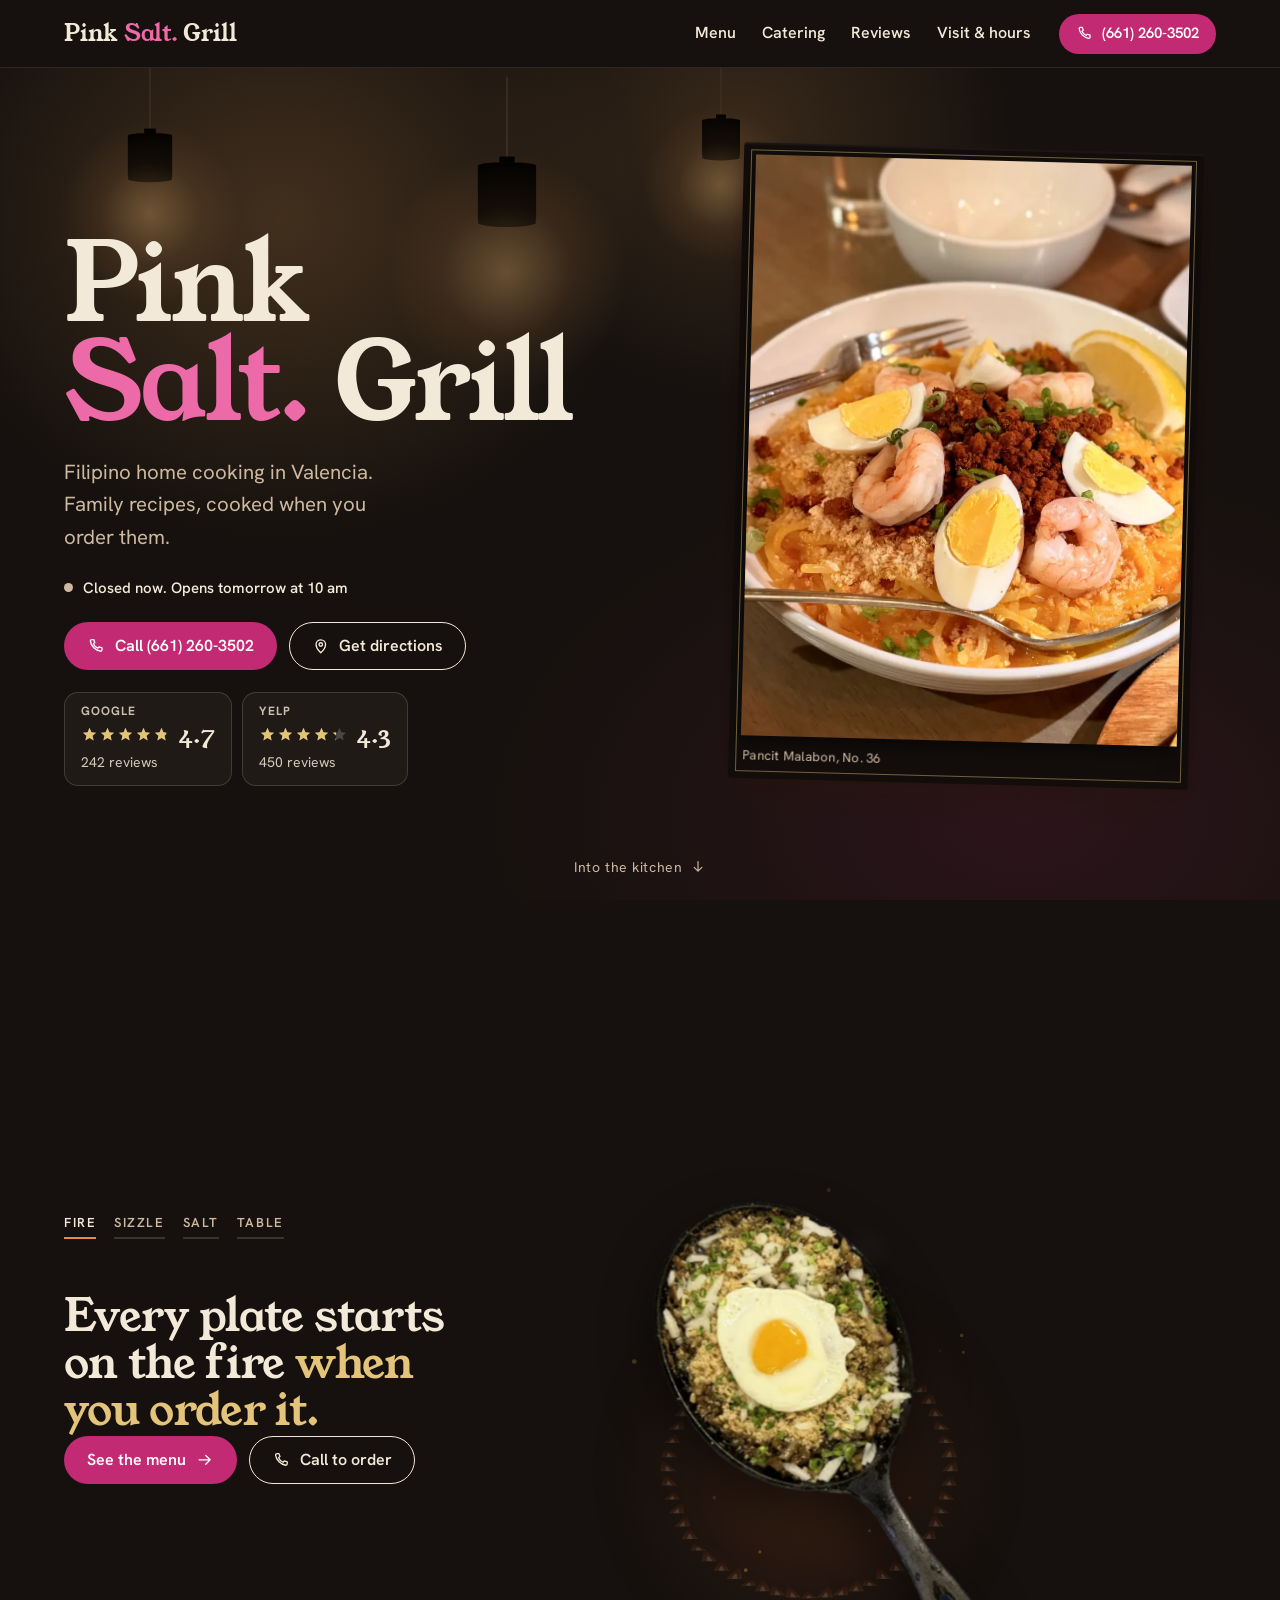
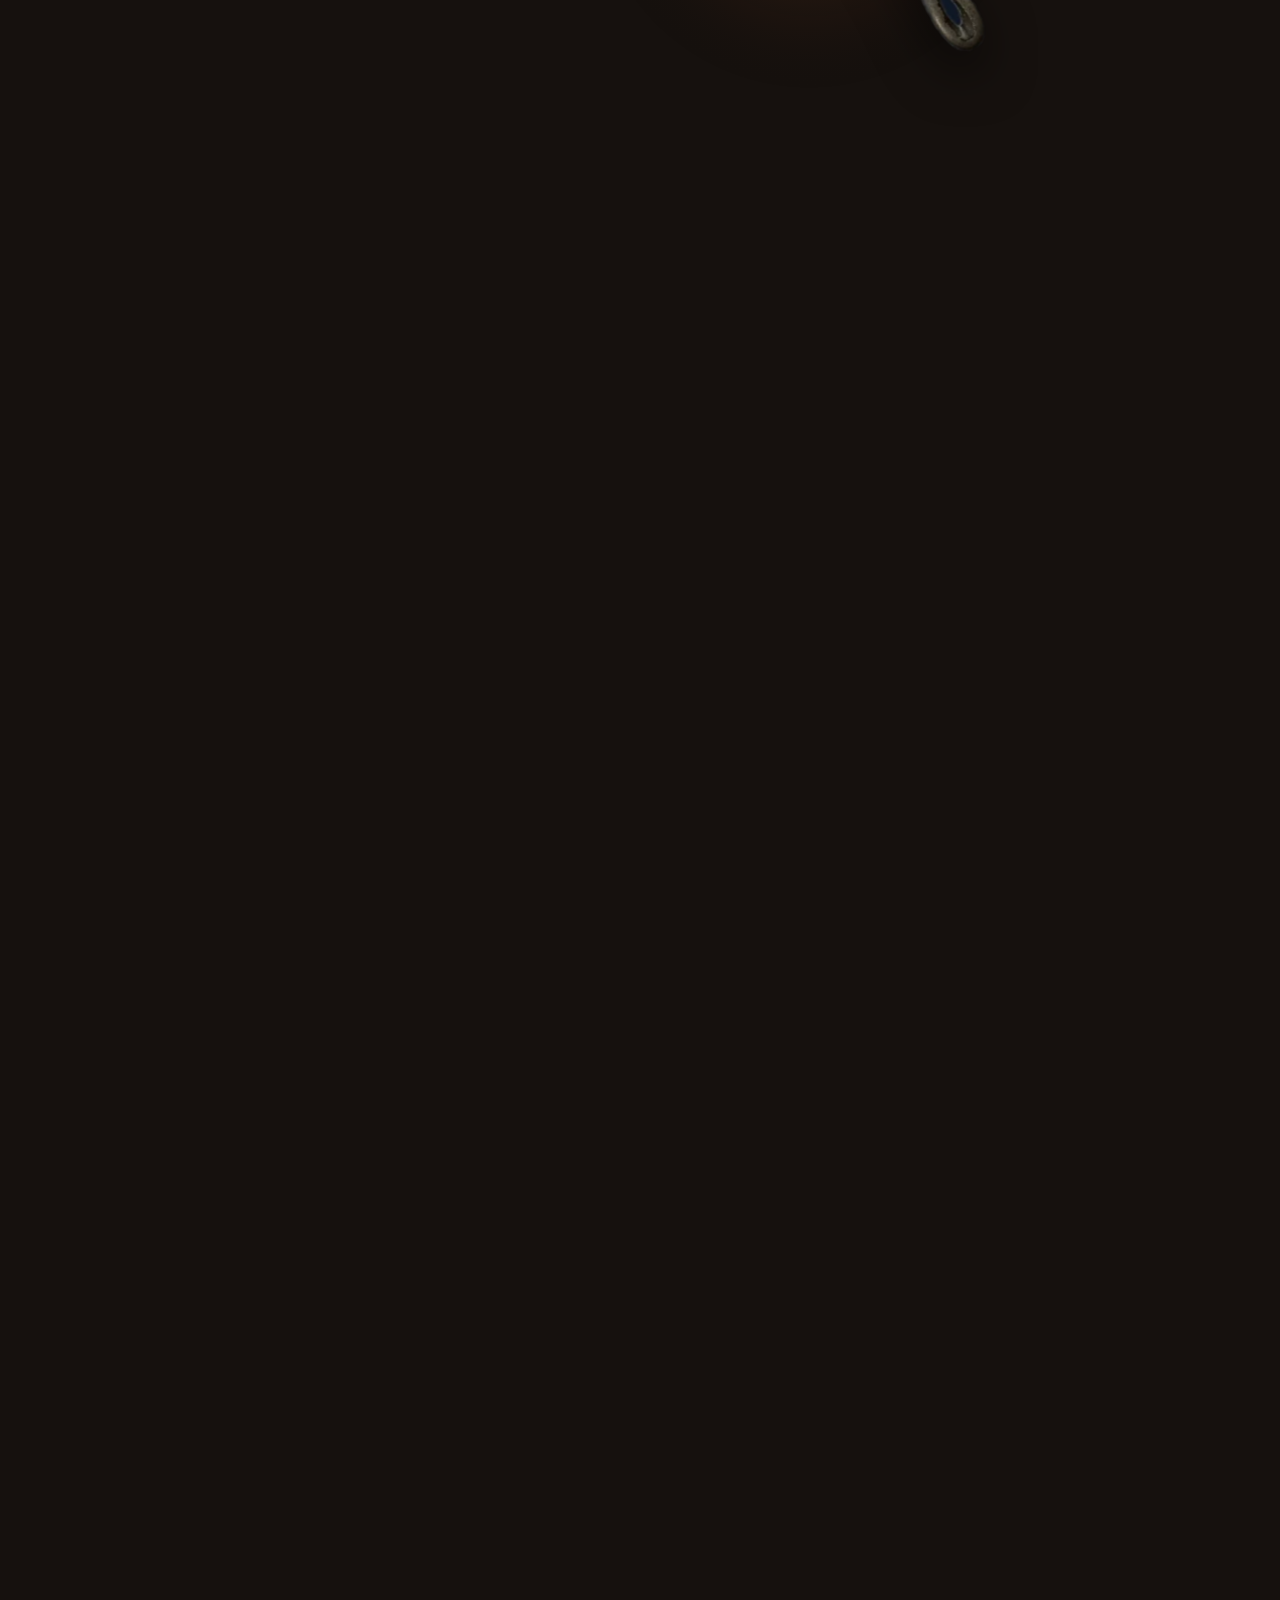
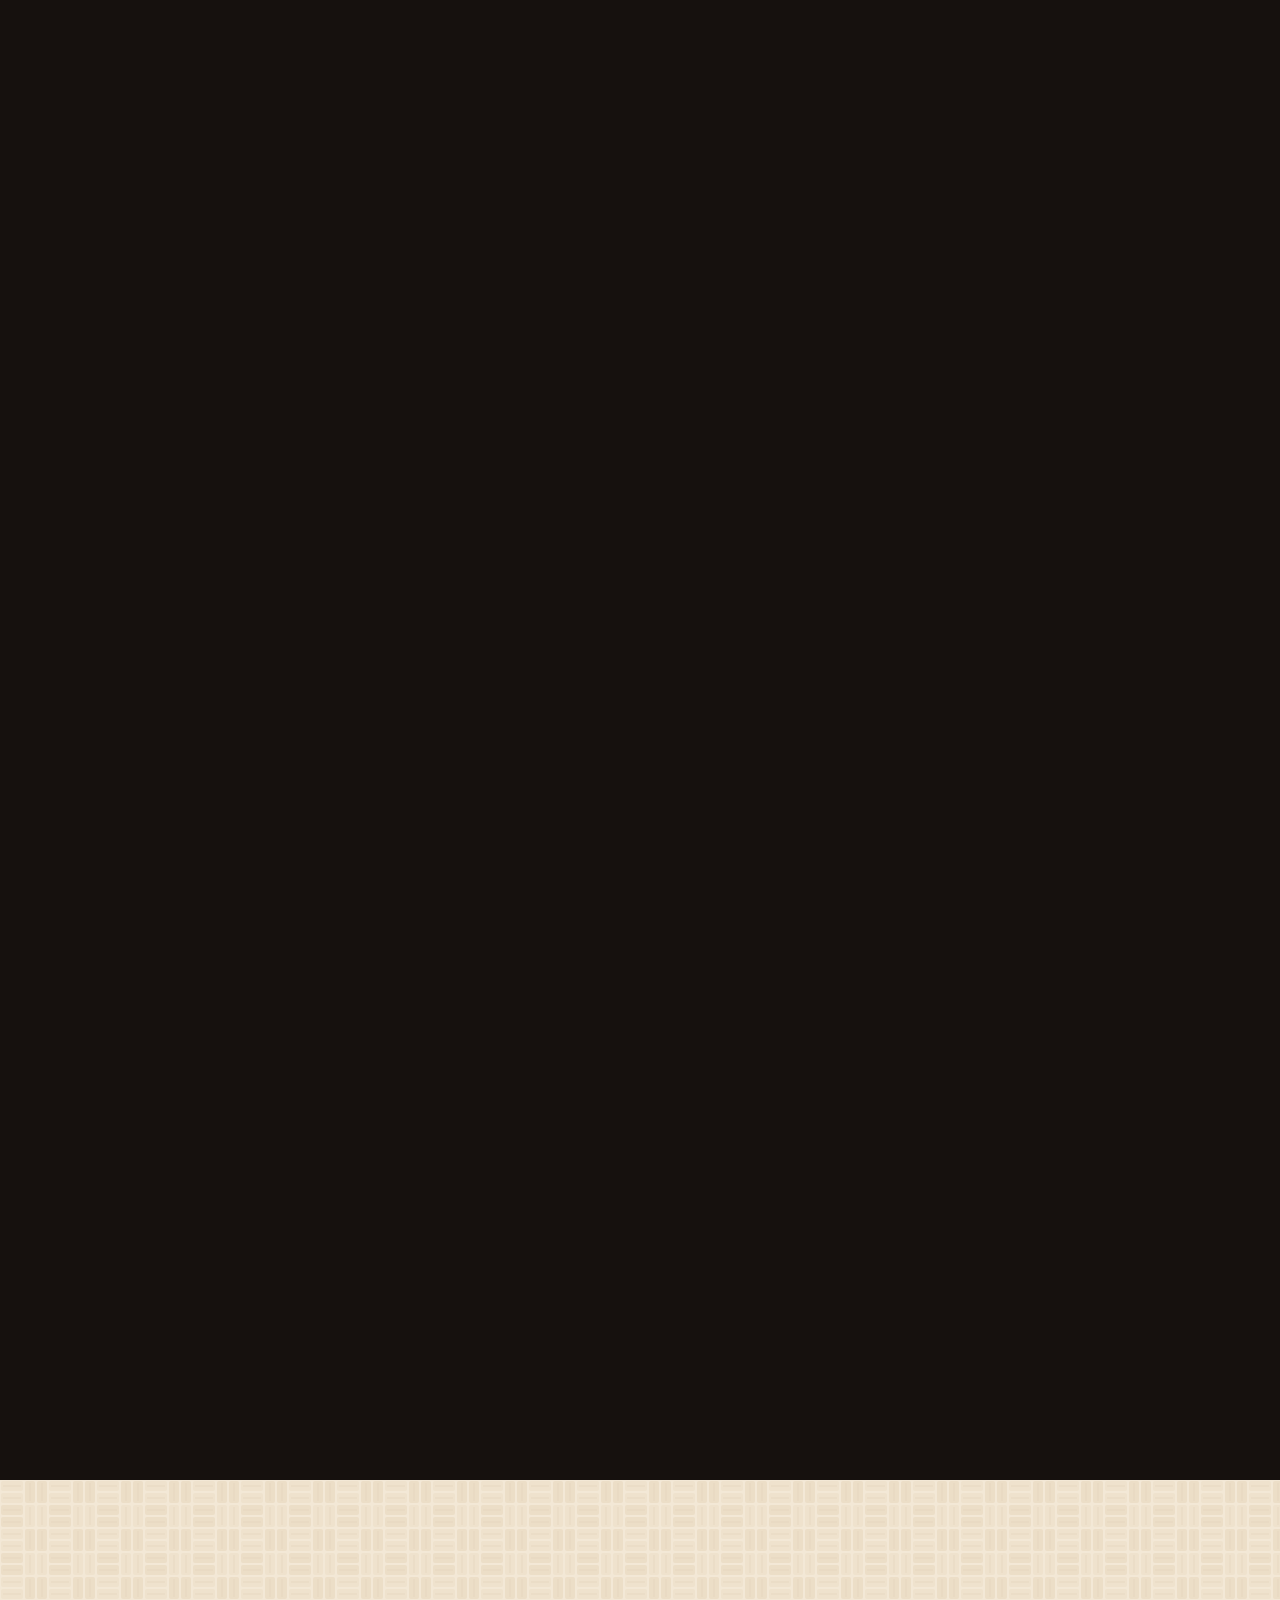
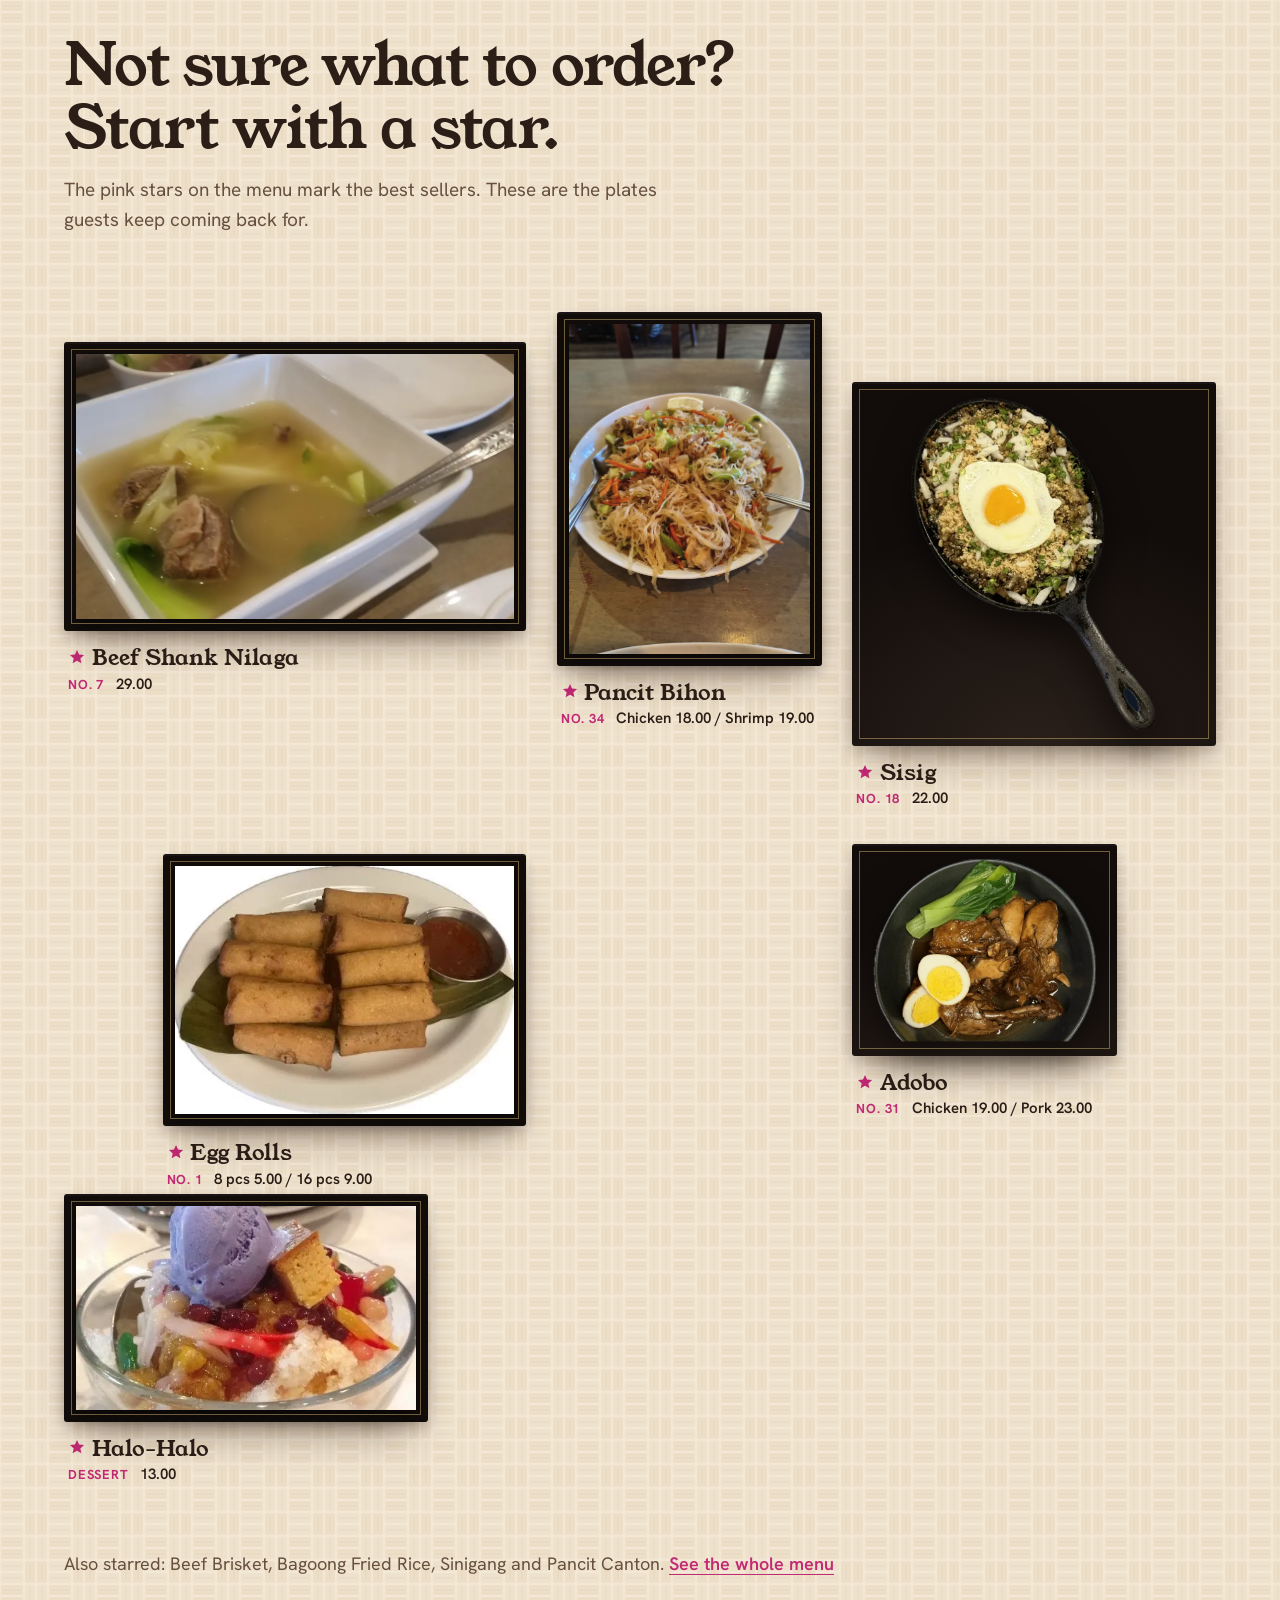
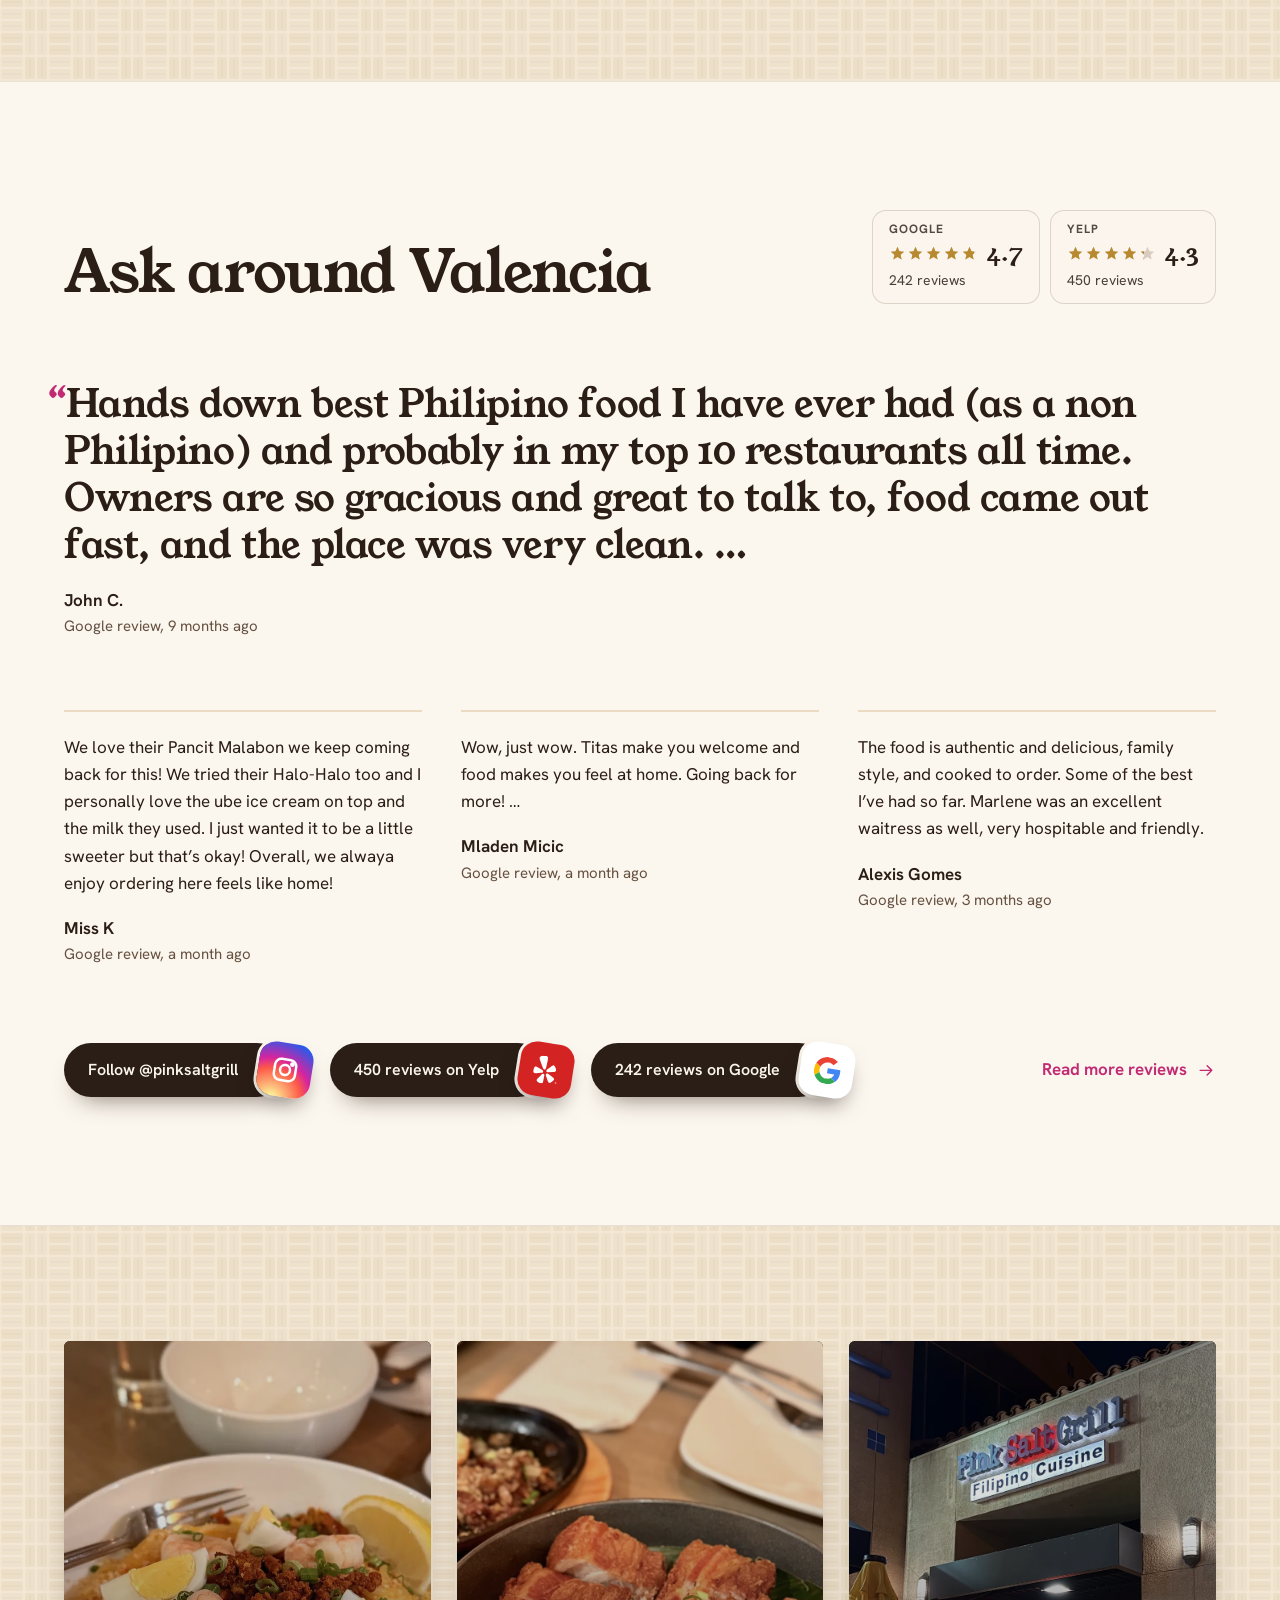
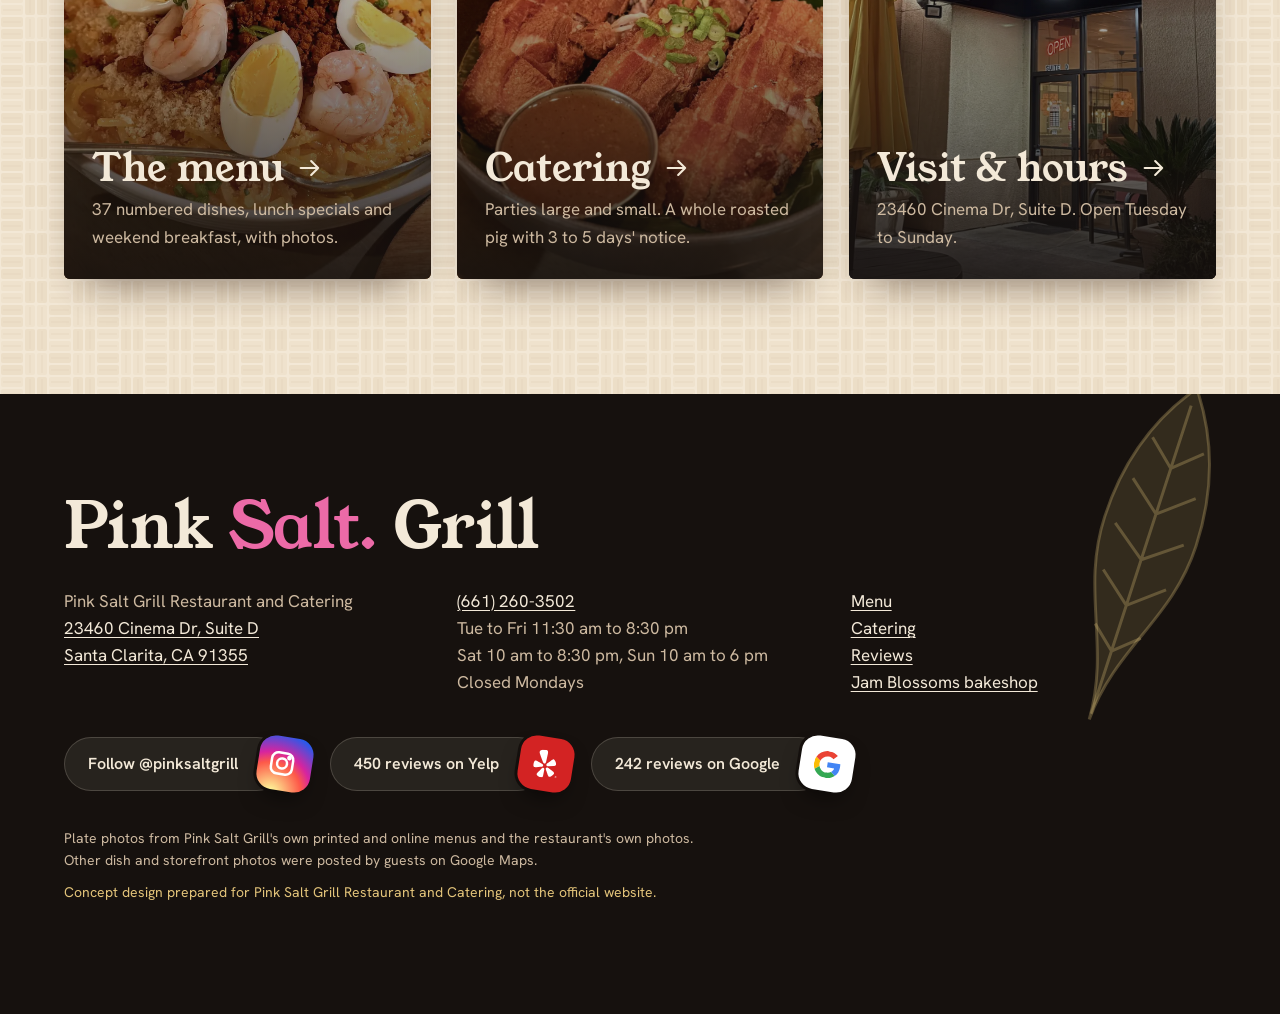
==== commit 4b250ab1: "Add Reviews page and app-logo social buttons - New /reviews/ page: Google and Yelp ratings, the John" ====
--- a/index.html
+++ b/index.html
@@ -36,6 +36,8 @@
   <symbol id="i-phone" viewBox="0 0 24 24"><path d="M6.6 3.5h2.6l1.4 4.1-1.9 1.5a11 11 0 0 0 6.2 6.2l1.5-1.9 4.1 1.4v2.6a2 2 0 0 1-2 2A16.5 16.5 0 0 1 4.6 5.5a2 2 0 0 1 2-2z"/></symbol>
   <symbol id="i-pin" viewBox="0 0 24 24"><path d="M12 21.5s-6.5-6.1-6.5-11.2a6.5 6.5 0 0 1 13 0c0 5.1-6.5 11.2-6.5 11.2z"/><circle cx="12" cy="10.2" r="2.4"/></symbol>
   <symbol id="i-insta" viewBox="0 0 24 24"><rect x="3.5" y="3.5" width="17" height="17" rx="5"/><circle cx="12" cy="12" r="4"/><circle cx="17.2" cy="6.8" r=".9"/></symbol>
+  <symbol id="i-yelp" viewBox="0 0 24 24"><path d="m7.6885 15.1415-3.6715.8483c-.3769.0871-.755.183-1.1452.155-.2611-.0188-.5122-.0414-.7606-.213a1.179 1.179 0 0 1-.331-.3594c-.3486-.5519-.3656-1.3661-.3697-2.0004a6.2874 6.2874 0 0 1 .3314-2.0642 1.857 1.857 0 0 1 .1073-.2474 2.3426 2.3426 0 0 1 .1255-.2165 2.4572 2.4572 0 0 1 .1563-.1975 1.1736 1.1736 0 0 1 .399-.2831 1.082 1.082 0 0 1 .4592-.0837c.2355.0016.5139.052.91.1734.0555.0191.1237.0382.1856.0572.3277.1013.7048.2404 1.1499.3987.6863.2404 1.3663.487 2.0463.7397l1.2117.4423c.2217.0807.4363.18.6412.297.174.0984.3273.2298.4512.387a1.217 1.217 0 0 1 .192.4309 1.2205 1.2205 0 0 1-.872 1.4522c-.0468.0151-.0852.0239-.1085.0293l-1.105.2553-.0031-.001zM18.8208 7.565a1.8506 1.8506 0 0 0-.2042-.1754 2.4082 2.4082 0 0 0-.2077-.1394 2.3607 2.3607 0 0 0-.2269-.109 1.1705 1.1705 0 0 0-.482-.0796 1.0862 1.0862 0 0 0-.4498.1263c-.2107.1048-.4388.2732-.742.5551-.042.0417-.0947.0886-.142.133-.2502.2351-.5286.5252-.8599.863a114.6363 114.6363 0 0 0-1.5166 1.5629l-.8962.9293a4.1897 4.1897 0 0 0-.4466.5483 1.541 1.541 0 0 0-.2364.5459 1.2199 1.2199 0 0 0 .0107.4518l.0046.02a1.218 1.218 0 0 0 1.4184.923 1.162 1.162 0 0 0 .1105-.0213l4.7781-1.104c.3766-.087.7587-.1667 1.097-.3631.2269-.1316.4428-.262.5909-.5252a1.1793 1.1793 0 0 0 .1405-.4683c.0733-.6512-.2668-1.3908-.5403-1.963a6.2792 6.2792 0 0 0-1.2001-1.7103zM8.9703.0754a8.6724 8.6724 0 0 0-.83.1564c-.2754.066-.548.1383-.8146.2236-.868.2844-2.0884.8063-2.295 1.8065-.1165.5655.1595 1.1439.3737 1.66.2595.6254.614 1.1889.9373 1.7777.8543 1.5545 1.7245 3.0993 2.5922 4.6457.259.4617.5416 1.0464 1.043 1.2856a1.058 1.058 0 0 0 .1013.0383c.2248.0851.4699.1016.7041.0471a4.3015 4.3015 0 0 0 .0418-.0097 1.2136 1.2136 0 0 0 .5658-.3397 1.1033 1.1033 0 0 0 .079-.0822c.3463-.435.3454-1.0833.3764-1.6134.1042-1.771.2139-3.5423.3009-5.3142.0332-.6712.1055-1.3333.0655-2.0096-.0328-.5579-.0368-1.1984-.3891-1.6563-.6218-.8073-1.9476-.741-2.8523-.6158zm2.084 15.9505a1.1053 1.1053 0 0 0-1.2306-.4145 1.1398 1.1398 0 0 0-.1526.0633 1.4806 1.4806 0 0 0-.2171.1354c-.1992.1475-.3668.3392-.5196.5315-.0386.049-.074.1143-.12.1562l-.7686 1.0573a113.9168 113.9168 0 0 0-1.2913 1.789c-.278.3895-.5184.7184-.7083 1.0094-.036.0547-.0734.116-.1075.1647-.2277.3522-.3566.6092-.4228.8381a1.0945 1.0945 0 0 0-.046.4721c.0211.1655.0768.3246.1635.467.046.0715.0957.1406.1487.207a2.334 2.334 0 0 0 .1754.1825 1.843 1.843 0 0 0 .2108.1732c.5304.369 1.1112.6342 1.722.8391a6.0958 6.0958 0 0 0 1.5716.3004c.091.0046.1821.0025.2728-.006a2.3878 2.3878 0 0 0 .2506-.0351 2.3862 2.3862 0 0 0 .2447-.071 1.1927 1.1927 0 0 0 .4175-.2658c.1127-.113.1994-.249.2541-.3989.0889-.2214.1473-.5026.1857-.92.0034-.0593.0118-.1305.0177-.1958.0304-.3463.0443-.7531.0666-1.2315.0375-.7357.067-1.4681.0903-2.2026 0 0 .0495-1.3053.0494-1.306.0113-.3008.002-.6342-.0814-.9336a1.396 1.396 0 0 0-.1756-.4054zm8.6754 2.0439c-.1605-.176-.3878-.3514-.7462-.5682-.0518-.0288-.1124-.0674-.1684-.1009-.2985-.1795-.658-.3684-1.078-.5965a120.7615 120.7615 0 0 0-1.9427-1.042l-1.1515-.6107c-.0597-.0175-.1203-.0607-.1766-.0878-.2212-.1058-.4558-.2045-.6992-.2498a1.4915 1.4915 0 0 0-.2545-.0265 1.1527 1.1527 0 0 0-.1648.01 1.1077 1.1077 0 0 0-.9227.9133 1.4186 1.4186 0 0 0 .0159.439c.0563.3065.1932.6096.3346.875l.615 1.1526c.3422.65.6884 1.2963 1.0435 1.9406.229.4202.4196.7799.5982 1.078.0338.056.0721.1163.1011.1682.2173.3584.392.584.569.7458.1146.1107.252.195.4026.247.1583.0525.326.071.4919.0546a2.368 2.368 0 0 0 .251-.0435c.0817-.022.1622-.048.241-.0784a1.863 1.863 0 0 0 .2475-.1143 6.1018 6.1018 0 0 0 1.2818-.9597c.4596-.4522.8659-.9454 1.182-1.51.044-.08.0819-.163.1138-.2483a2.49 2.49 0 0 0 .0773-.2411c.0186-.083.033-.1669.0429-.2513a1.188 1.188 0 0 0-.0565-.491 1.0933 1.0933 0 0 0-.248-.4041zm2.86 3.742a.8523.8523 0 0 1-.111.4236c-.074.132-.178.2377-.3115.3172a.8428.8428 0 0 1-.4385.119.847.847 0 0 1-.4373-.1179.8526.8526 0 0 1-.3125-.3171.8548.8548 0 0 1-.111-.4248c0-.1526.038-.2958.1143-.4294a.8405.8405 0 0 1 .315-.3159.849.849 0 0 1 .4315-.1156.8514.8514 0 0 1 .4294.1144.84.84 0 0 1 .316.3148.8494.8494 0 0 1 .1156.4317zm-.1202 0c0-.1328-.0332-.256-.0996-.3698s-.1564-.2038-.2702-.2702a.7125.7125 0 0 0-.371-.1007.7204.7204 0 0 0-.3698.0996.7487.7487 0 0 0-.2713.2702.7181.7181 0 0 0-.0996.3709c0 .132.0332.2557.0996.371a.7355.7355 0 0 0 .2713.2713.7354.7354 0 0 0 .3698.0985.7205.7205 0 0 0 .3698-.0996.7423.7423 0 0 0 .2702-.2691.7186.7186 0 0 0 .1008-.3721zm-.577.0584.2724.4522h-.1922l-.237-.4052h-.1546v.4052h-.1695v-1.02h.2988c.1268 0 .2195.0247.2783.0744.0595.0496.0892.1252.0892.2267a.2785.2785 0 0 1-.0492.1625c-.032.0466-.0775.0813-.1362.1042zm-.0412-.1408a.1532.1532 0 0 0 .056-.1214c0-.0573-.0164-.0981-.0491-.1225-.0329-.0251-.0847-.0377-.1557-.0377h-.1214v.3285h.1237c.061 0 .1098-.0157.1465-.047z"/></symbol>
+  <symbol id="i-google" viewBox="0 0 48 48"><path fill="#EA4335" d="M24 9.5c3.54 0 6.71 1.22 9.21 3.6l6.85-6.85C35.9 2.38 30.47 0 24 0 14.62 0 6.51 5.38 2.56 13.22l7.98 6.19C12.43 13.72 17.74 9.5 24 9.5z"/><path fill="#4285F4" d="M46.98 24.55c0-1.57-.15-3.09-.38-4.55H24v9.02h12.94c-.58 2.96-2.26 5.48-4.78 7.18l7.73 6c4.51-4.18 7.09-10.36 7.09-17.65z"/><path fill="#FBBC05" d="M10.53 28.59c-.48-1.45-.76-2.99-.76-4.59s.27-3.14.76-4.59l-7.98-6.19C.92 16.46 0 20.12 0 24c0 3.88.92 7.54 2.56 10.78l7.97-6.19z"/><path fill="#34A853" d="M24 48c6.48 0 11.93-2.13 15.89-5.81l-7.73-6c-2.15 1.45-4.92 2.3-8.16 2.3-6.26 0-11.57-4.22-13.47-9.91l-7.98 6.19C6.51 42.62 14.62 48 24 48z"/></symbol>
   <symbol id="i-arrow" viewBox="0 0 24 24"><path d="M4 12h15M13 6l6 6-6 6"/></symbol>
   <symbol id="i-leaf" viewBox="0 0 40 120"><path d="M20 118C19 92 4 78 4 52S14 10 20 2c6 8 16 24 16 50s-15 40-16 66z"/><path class="vein" d="M20 116V8M20 30l-9-8M20 30l9-8M20 46l-11-9M20 46l11-9M20 62l-12-9M20 62l12-9M20 78l-11-9M20 78l11-9M20 94l-8-7M20 94l8-7"/></symbol>
   <symbol id="i-lamp" viewBox="0 0 120 230"><path class="cord" d="M60 0v104"/><path class="cap" d="M50 104h20v8H50z"/><path class="drum" d="M22 116c0-6 76-6 76 0v70c0 9-76 9-76 0z"/><path class="weave" d="M22 126c25 7 51 7 76 0M22 140c25 7 51 7 76 0M22 154c25 7 51 7 76 0M22 168c25 7 51 7 76 0M22 182c25 7 51 7 76 0M30 113l12 80M44 111l10 84M58 110l6 85M72 111l2 84M86 113l-4 82M96 116l-10 78M30 192l12-78M44 194l10-82M58 195l6-84M72 194l2-82M86 192l-4-78"/><ellipse class="mouth" cx="60" cy="190" rx="38" ry="6"/></symbol>
@@ -46,6 +48,7 @@
   <nav class="nav" aria-label="Pages">
     <a href="menu/" data-anchor="#menu">Menu</a>
     <a href="catering/" data-anchor="#catering">Catering</a>
+    <a href="reviews/" data-anchor="#reviews">Reviews</a>
     <a href="visit/" data-anchor="#visit">Visit &amp; hours</a>
   </nav>
   <a class="btn btn-call btn-sm" href="tel:+16612603502" aria-label="Call (661) 260-3502"><svg class="ic" aria-hidden="true"><use href="#i-phone"/></svg><span>(661) 260-3502</span></a>
@@ -111,10 +114,7 @@
     <figcaption>John C. <span>Google review, 9 months ago</span></figcaption>
   </figure>
   <div class="quotes"><figure class="q"><blockquote><p>We love their Pancit Malabon we keep coming back for this! We tried their Halo-Halo too and I personally love the ube ice cream on top and the milk they used. I just wanted it to be a little sweeter but that’s okay! Overall, we alwaya enjoy ordering here feels like home!</p></blockquote><figcaption>Miss K <span>Google review, a month ago</span></figcaption></figure><figure class="q"><blockquote><p>Wow, just wow. Titas make you welcome and food makes you feel at home. Going back for more! …</p></blockquote><figcaption>Mladen Micic <span>Google review, a month ago</span></figcaption></figure><figure class="q"><blockquote><p>The food is authentic and delicious, family style, and cooked to order. Some of the best I’ve had so far. Marlene was an excellent waitress as well, very hospitable and friendly.</p></blockquote><figcaption>Alexis Gomes <span>Google review, 3 months ago</span></figcaption></figure></div>
-  <a class="insta" href="https://www.instagram.com/pinksaltgrill/" rel="noopener" target="_blank">
-    <span class="insta-t"><svg class="ic" aria-hidden="true"><use href="#i-insta"/></svg><span>Follow <b>@pinksaltgrill</b> on Instagram</span></span>
-    <span class="insta-row" aria-hidden="true"><img src="assets/img/dish/36.webp" alt="" width="240" height="240" loading="lazy"><img src="assets/img/dish/18.webp" alt="" width="240" height="240" loading="lazy"><img src="assets/img/dish/33.webp" alt="" width="240" height="240" loading="lazy"><img src="assets/img/dish/26.webp" alt="" width="240" height="240" loading="lazy"><img src="assets/img/dish/22.webp" alt="" width="240" height="240" loading="lazy"></span>
-  </a>
+  <div class="voices-foot"><div class="socials"><a class="social sc-insta" href="https://www.instagram.com/pinksaltgrill/" rel="noopener" target="_blank"><span class="sc-t">Follow @pinksaltgrill</span><span class="sc-logo" aria-hidden="true"><svg class="ic"><use href="#i-insta"/></svg></span></a><a class="social sc-yelp" href="https://www.yelp.com/biz/pink-salt-grill-santa-clarita" rel="noopener" target="_blank"><span class="sc-t">450 reviews on Yelp</span><span class="sc-logo" aria-hidden="true"><svg><use href="#i-yelp"/></svg></span></a><a class="social sc-google" href="https://www.google.com/maps/place/Pink+Salt+Grill+Restaurant+and+Catering/@34.4193808,-118.5466082,17z/data=!4m8!3m7!1s0x80c28712c08f4477:0x2853ff597dd0a924!8m2!3d34.4193808!4d-118.5466082!9m1!1b1" rel="noopener" target="_blank"><span class="sc-t">242 reviews on Google</span><span class="sc-logo" aria-hidden="true"><svg><use href="#i-google"/></svg></span></a></div><a class="more" href="reviews/">Read more reviews <svg class="ic" aria-hidden="true"><use href="#i-arrow"/></svg></a></div>
 </section>
 
   <nav class="doors desk-only" aria-label="More about Pink Salt Grill">
@@ -200,8 +200,9 @@
   <div class="foot-cols">
     <p>Pink Salt Grill Restaurant and Catering<br><a href="https://www.google.com/maps/dir/?api=1&amp;destination=Pink+Salt+Grill+Restaurant+and+Catering+23460+Cinema+Dr+Santa+Clarita+CA+91355" rel="noopener" target="_blank">23460 Cinema Dr, Suite D<br>Santa Clarita, CA 91355</a></p>
     <p><a href="tel:+16612603502">(661) 260-3502</a><br>Tue to Fri 11:30 am to 8:30 pm<br>Sat 10 am to 8:30 pm, Sun 10 am to 6 pm<br>Closed Mondays</p>
-    <p><a href="https://www.instagram.com/pinksaltgrill/" rel="noopener" target="_blank"><svg class="ic" aria-hidden="true"><use href="#i-insta"/></svg>Instagram @pinksaltgrill</a><br><a href="https://www.yelp.com/biz/pink-salt-grill-santa-clarita" rel="noopener" target="_blank">Yelp</a> · <a href="https://www.google.com/maps/place/Pink+Salt+Grill+Restaurant+and+Catering/@34.4193808,-118.5466082,17z/data=!4m8!3m7!1s0x80c28712c08f4477:0x2853ff597dd0a924!8m2!3d34.4193808!4d-118.5466082!9m1!1b1" rel="noopener" target="_blank">Google reviews</a><br><a href="https://jamblossoms.com/collections" rel="noopener" target="_blank">Jam Blossoms bakeshop</a></p>
-  </div>
+    <p><a href="menu/">Menu</a><br><a href="catering/">Catering</a><br><a href="reviews/">Reviews</a><br><a href="https://jamblossoms.com/collections" rel="noopener" target="_blank">Jam Blossoms bakeshop</a></p>
+  </div>
+  <div class="socials"><a class="social sc-insta" href="https://www.instagram.com/pinksaltgrill/" rel="noopener" target="_blank"><span class="sc-t">Follow @pinksaltgrill</span><span class="sc-logo" aria-hidden="true"><svg class="ic"><use href="#i-insta"/></svg></span></a><a class="social sc-yelp" href="https://www.yelp.com/biz/pink-salt-grill-santa-clarita" rel="noopener" target="_blank"><span class="sc-t">450 reviews on Yelp</span><span class="sc-logo" aria-hidden="true"><svg><use href="#i-yelp"/></svg></span></a><a class="social sc-google" href="https://www.google.com/maps/place/Pink+Salt+Grill+Restaurant+and+Catering/@34.4193808,-118.5466082,17z/data=!4m8!3m7!1s0x80c28712c08f4477:0x2853ff597dd0a924!8m2!3d34.4193808!4d-118.5466082!9m1!1b1" rel="noopener" target="_blank"><span class="sc-t">242 reviews on Google</span><span class="sc-logo" aria-hidden="true"><svg><use href="#i-google"/></svg></span></a></div>
   <p class="credits">Plate photos from Pink Salt Grill's own printed and online menus and the restaurant's own photos. Other dish and storefront photos were posted by guests on Google Maps.</p>
   <p class="concept">Concept design prepared for Pink Salt Grill Restaurant and Catering, not the official website.</p>
 </footer>
--- a/styles.css
+++ b/styles.css
@@ -494,3 +494,53 @@
   .js .hang { opacity: 1; translate: none; rotate: none; }
   ::view-transition-old(root), ::view-transition-new(root) { animation: none; }
 }
+
+/* ---------- Social buttons: the app's logo pops out of the right end ---------- */
+.socials { display: flex; flex-wrap: wrap; gap: 16px 46px; padding-right: 30px; }
+.social {
+  position: relative; display: inline-flex; align-items: center; min-height: 54px; padding: 0 46px 0 24px;
+  border-radius: 999px; background: var(--ink); color: var(--paper); font-weight: 600; font-size: 16px; text-decoration: none;
+  box-shadow: 0 14px 26px -16px rgba(40, 20, 10, 0.7); transition: background-color 0.25s, translate 0.35s var(--ease);
+}
+.social:hover { color: var(--paper); background: #3a2a20; translate: 0 -2px; }
+.sc-logo {
+  position: absolute; right: -28px; top: 50%; width: 54px; height: 54px; margin-top: -27px; border-radius: 16px;
+  display: grid; place-items: center; rotate: 9deg; box-shadow: 0 12px 22px -8px rgba(20, 10, 5, 0.55), 0 0 0 3px var(--paper);
+  transition: translate 0.6s var(--ease), rotate 0.6s var(--ease), scale 0.6s var(--ease), opacity 0.5s;
+}
+.social:hover .sc-logo { translate: 8px -2px; rotate: -7deg; scale: 1.08; }
+.sc-logo svg { width: 28px; height: 28px; }
+.sc-insta .sc-logo { background: radial-gradient(circle at 30% 107%, #fdf497 0%, #fdf497 5%, #fd5949 45%, #d6249f 60%, #285aeb 90%); }
+.sc-insta .sc-logo svg { stroke: #fff; stroke-width: 2; width: 30px; height: 30px; }
+.sc-yelp .sc-logo { background: #d32323; }
+.sc-yelp .sc-logo svg { fill: #fff; }
+.sc-google .sc-logo { background: #fff; }
+.sc-google .sc-logo svg { width: 27px; height: 27px; }
+.js .socials:not(.in) .sc-logo { translate: -34px 0; rotate: 0deg; scale: 0.6; opacity: 0; }
+.socials.in .social:nth-child(2) .sc-logo { transition-delay: 0.12s; }
+.socials.in .social:nth-child(3) .sc-logo { transition-delay: 0.24s; }
+.socials.in .social:hover .sc-logo { transition-delay: 0s; }
+.foot .socials { margin-top: 40px; }
+.foot .social { background: rgba(243, 233, 216, 0.08); color: var(--on-night); box-shadow: inset 0 0 0 1px rgba(243, 233, 216, 0.18); }
+.foot .social:hover { background: rgba(243, 233, 216, 0.14); color: var(--on-night); }
+.foot .sc-logo { box-shadow: 0 12px 22px -8px rgba(0, 0, 0, 0.6), 0 0 0 3px var(--night); }
+.voices-foot { margin-top: clamp(48px, 6vw, 80px); display: flex; flex-wrap: wrap; align-items: center; justify-content: space-between; gap: 28px; }
+.more { display: inline-flex; align-items: center; gap: 10px; font-weight: 650; color: var(--pink); text-decoration: none; font-size: 17px; }
+.more .ic { transition: translate 0.35s var(--ease); }
+.more:hover .ic { translate: 5px 0; }
+
+/* ---------- Reviews page ---------- */
+.reviews-page { padding: clamp(56px, 8vw, 110px) var(--pad); display: grid; gap: clamp(36px, 5vw, 64px); }
+.reviews-page .pull { margin: 0; }
+.quotes-all { margin: 0; columns: 3 300px; column-gap: clamp(24px, 3vw, 48px); display: block; }
+.quotes-all .q { break-inside: avoid; margin: 0 0 clamp(24px, 3vw, 40px); padding: 22px 24px 24px; background: var(--paper); border: 1px solid rgba(91, 59, 36, 0.12); border-radius: 14px; box-shadow: 0 16px 30px -24px rgba(40, 20, 10, 0.5); }
+.q-src { display: inline-block; margin-bottom: 12px; font: 700 12px/1 var(--sans); letter-spacing: 0.08em; text-transform: uppercase; padding: 6px 9px; border-radius: 6px; }
+.q-yelp .q-src { background: #fbe3e3; color: #a51b1b; }
+.q-google .q-src { background: #e3ecfb; color: #1f4fa8; }
+.rev-end { display: grid; gap: 26px; padding: clamp(28px, 4vw, 48px); border-radius: 18px; background: var(--wall-2); }
+.rev-end h2 { font-size: clamp(28px, 3vw, 42px); }
+@media (max-width: 767px) {
+  .nav { gap: 18px; }
+  .socials { flex-direction: column; align-items: flex-start; gap: 16px; }
+  .social { min-height: 52px; }
+}
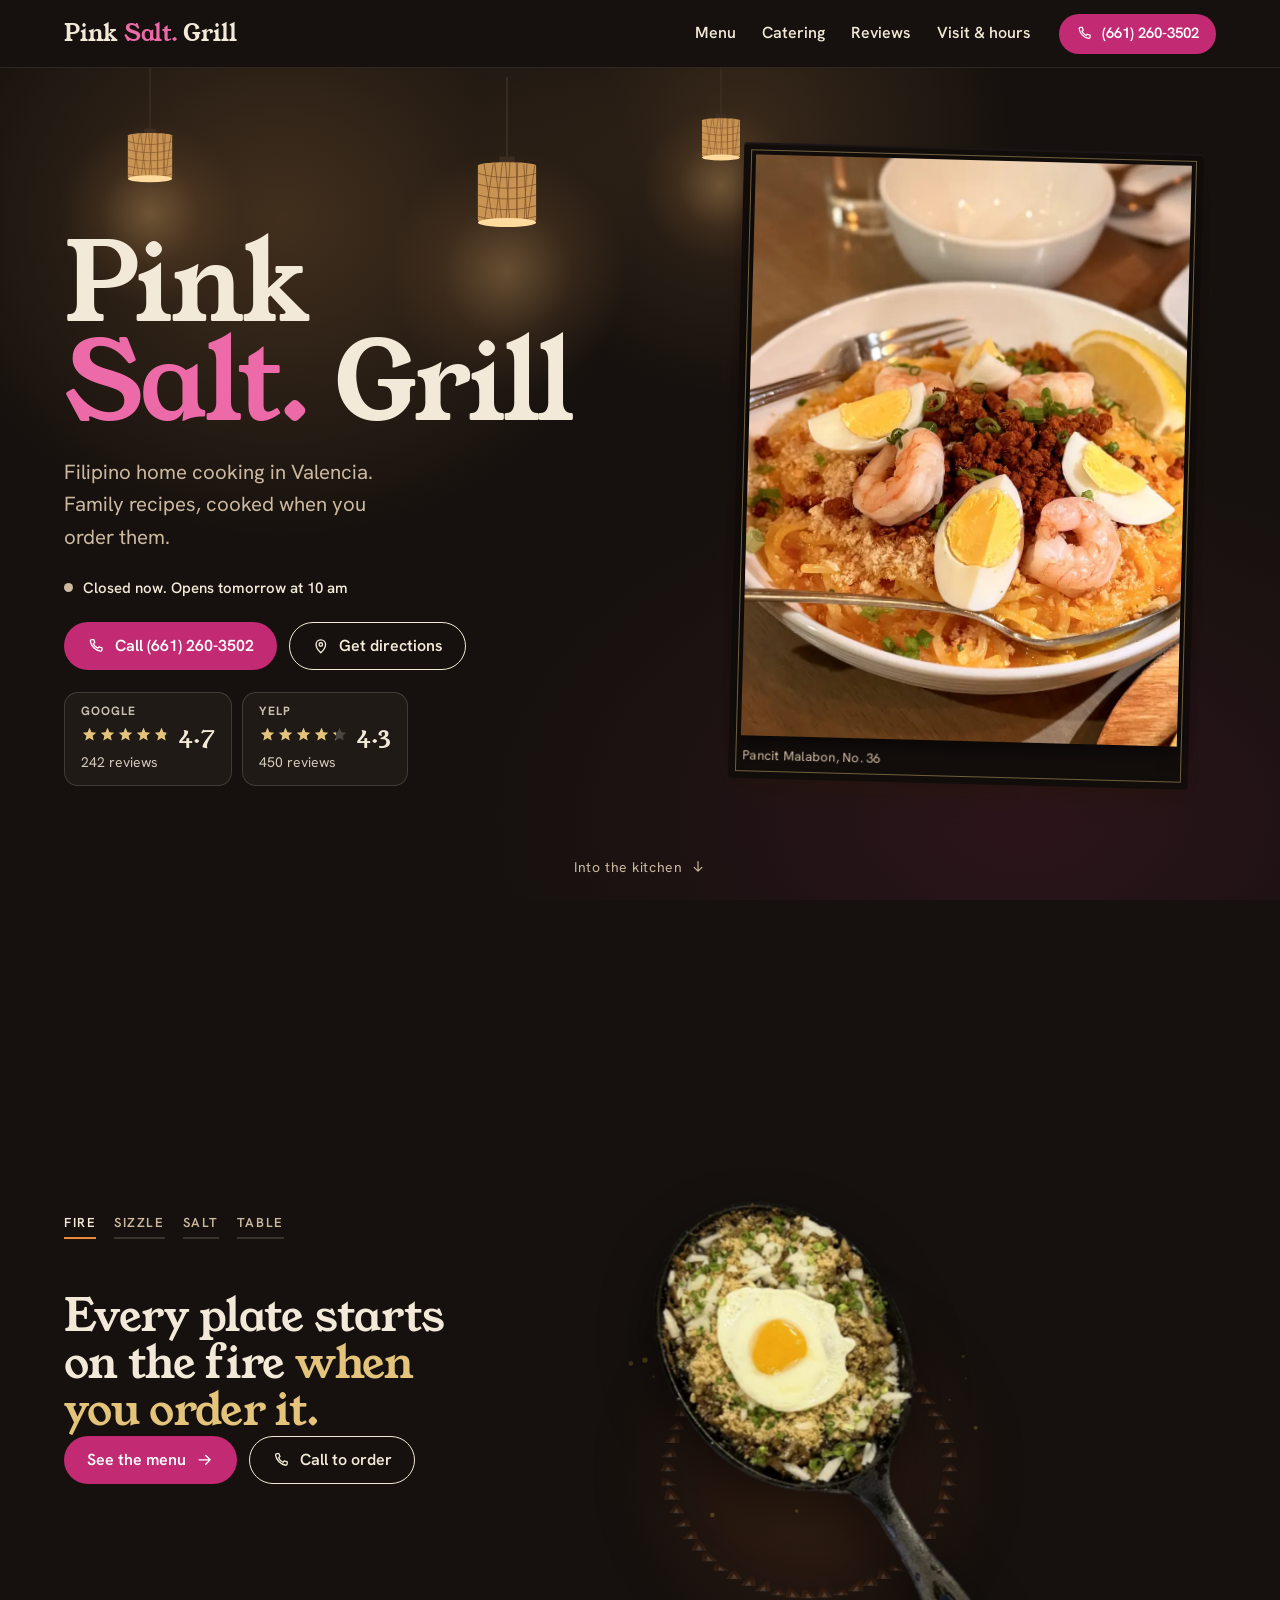
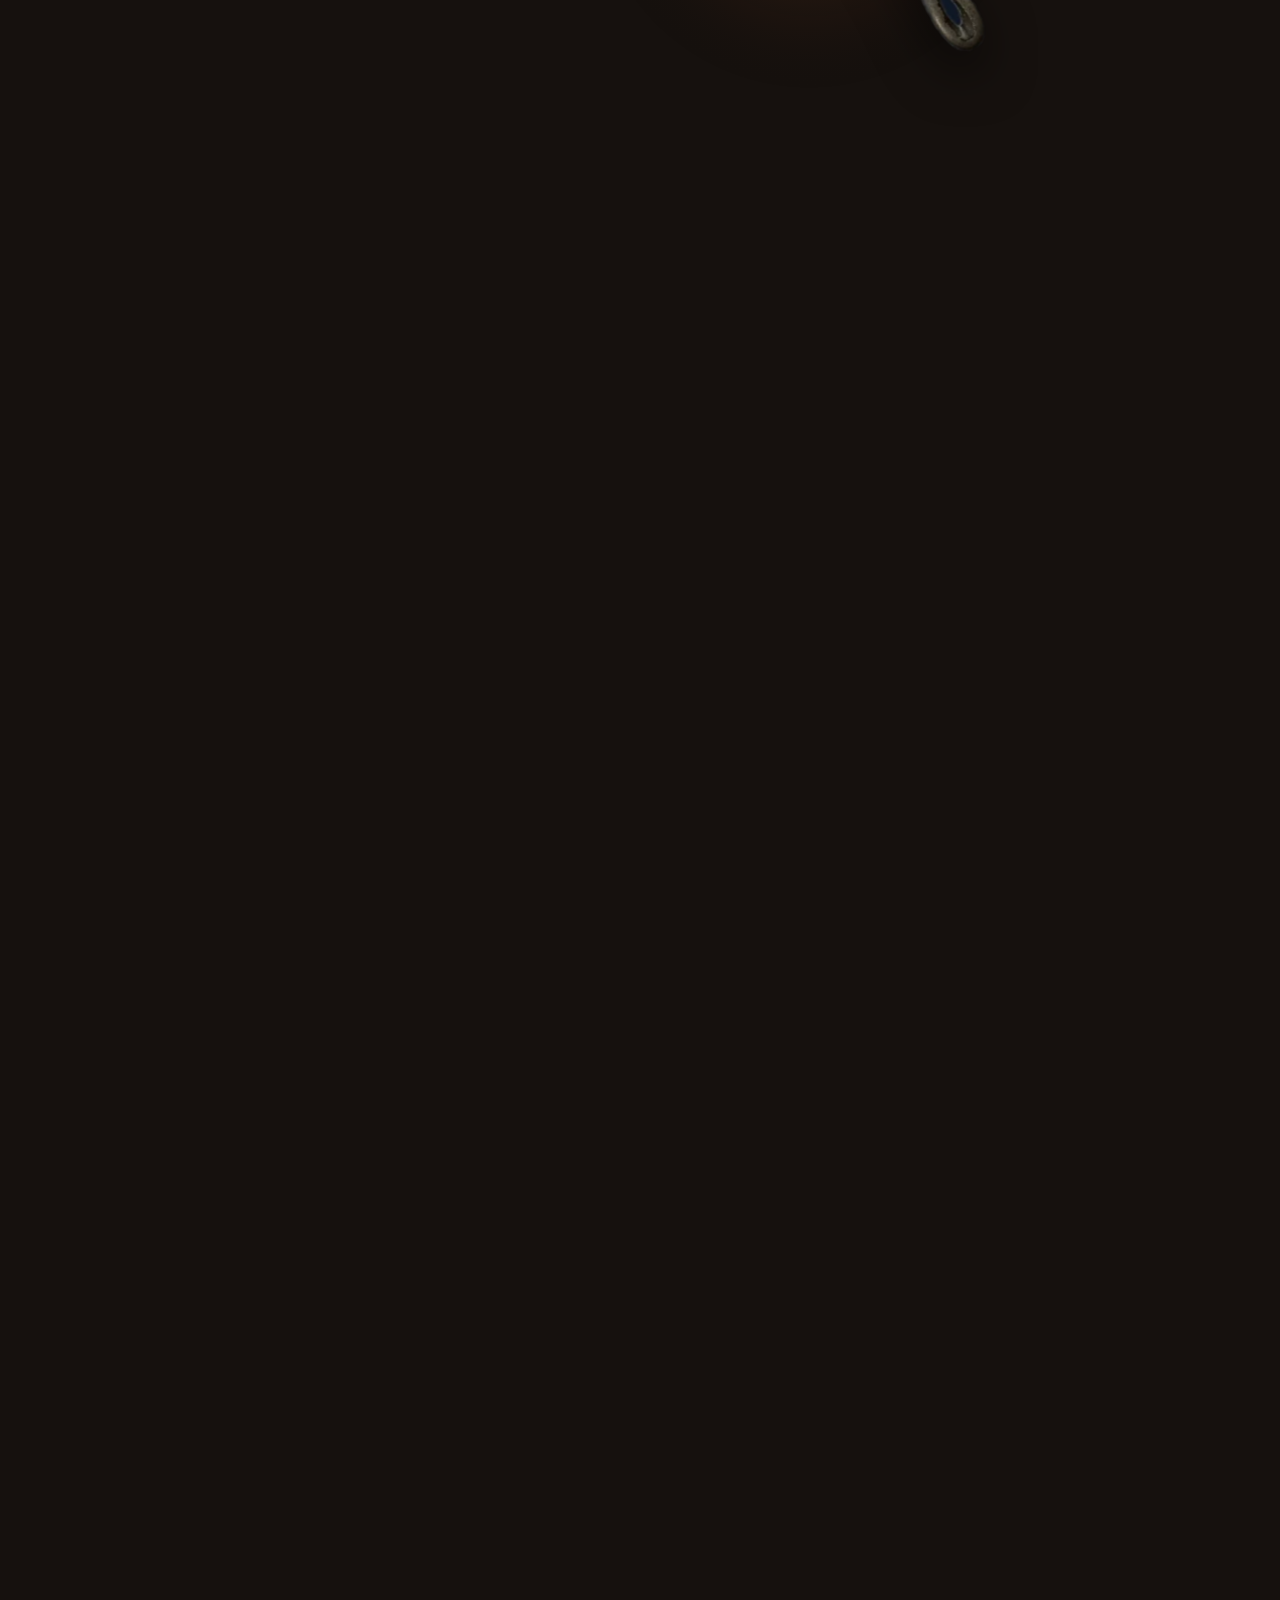
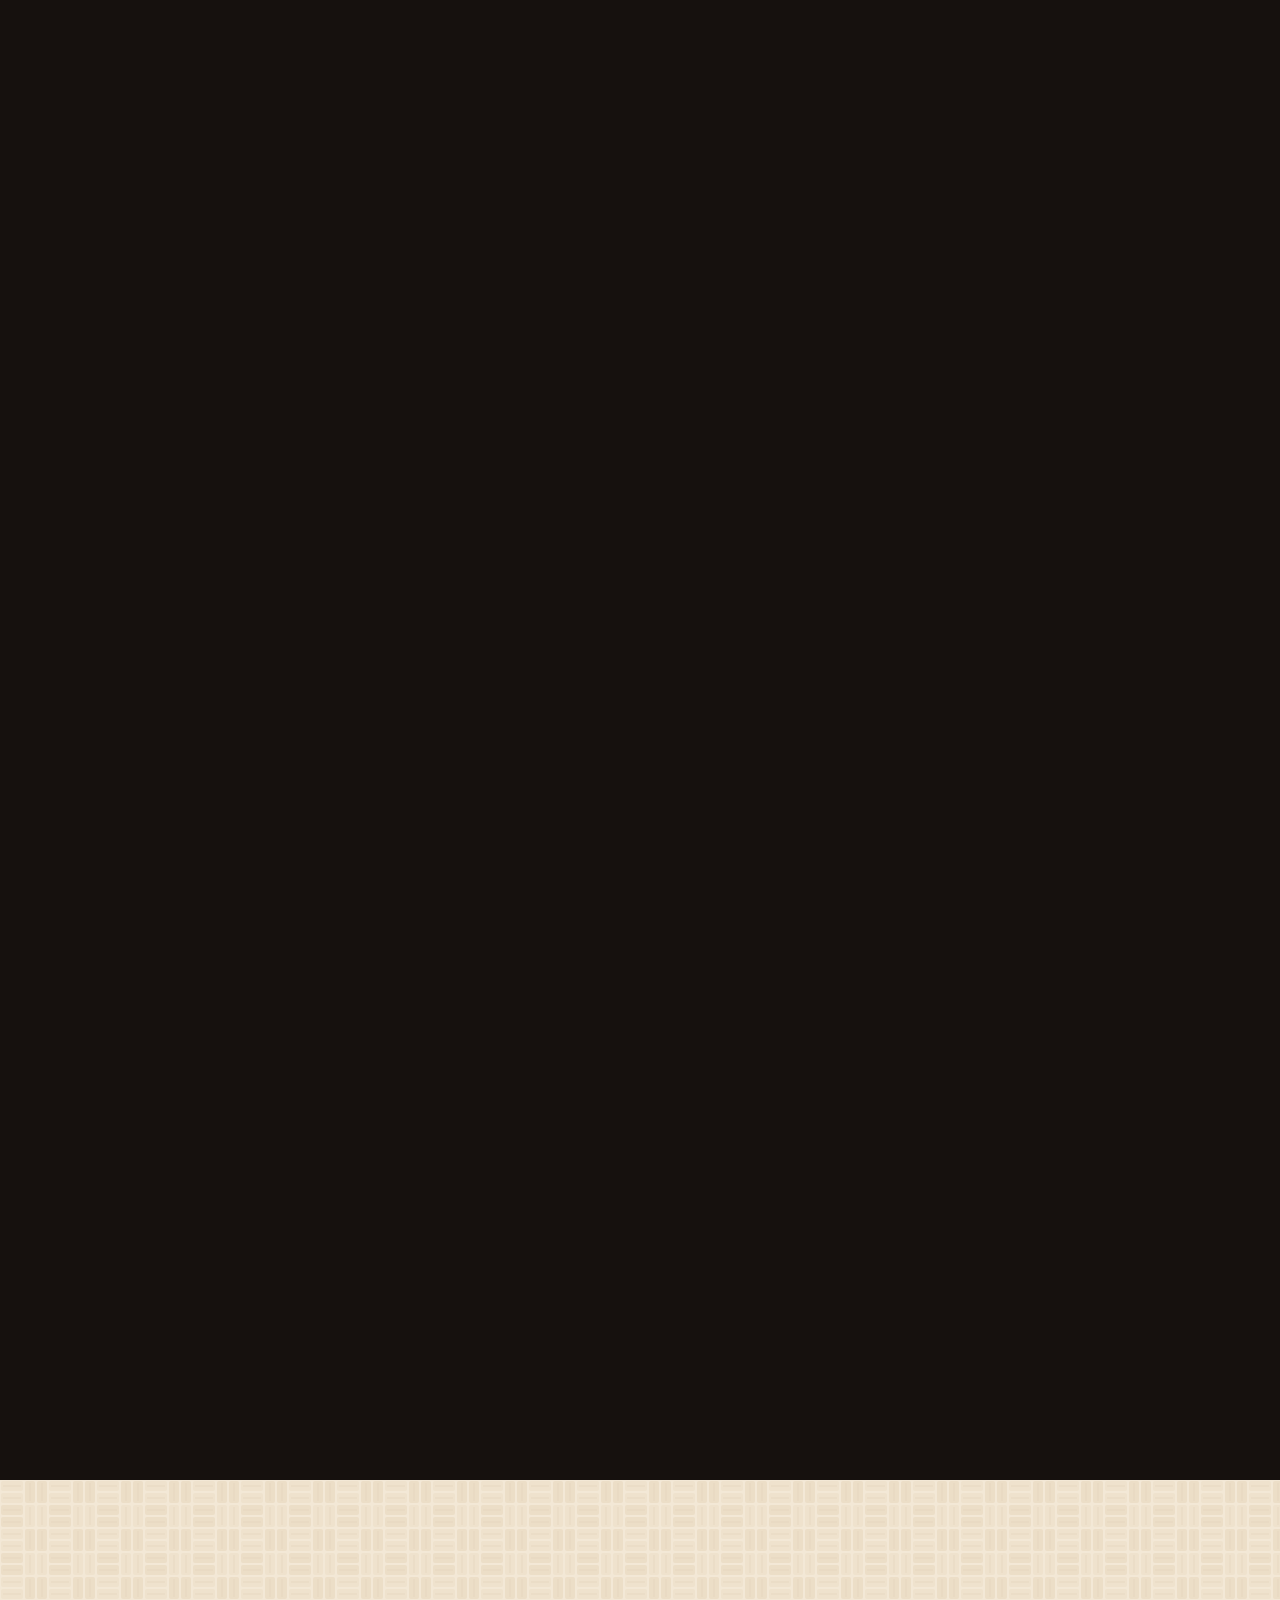
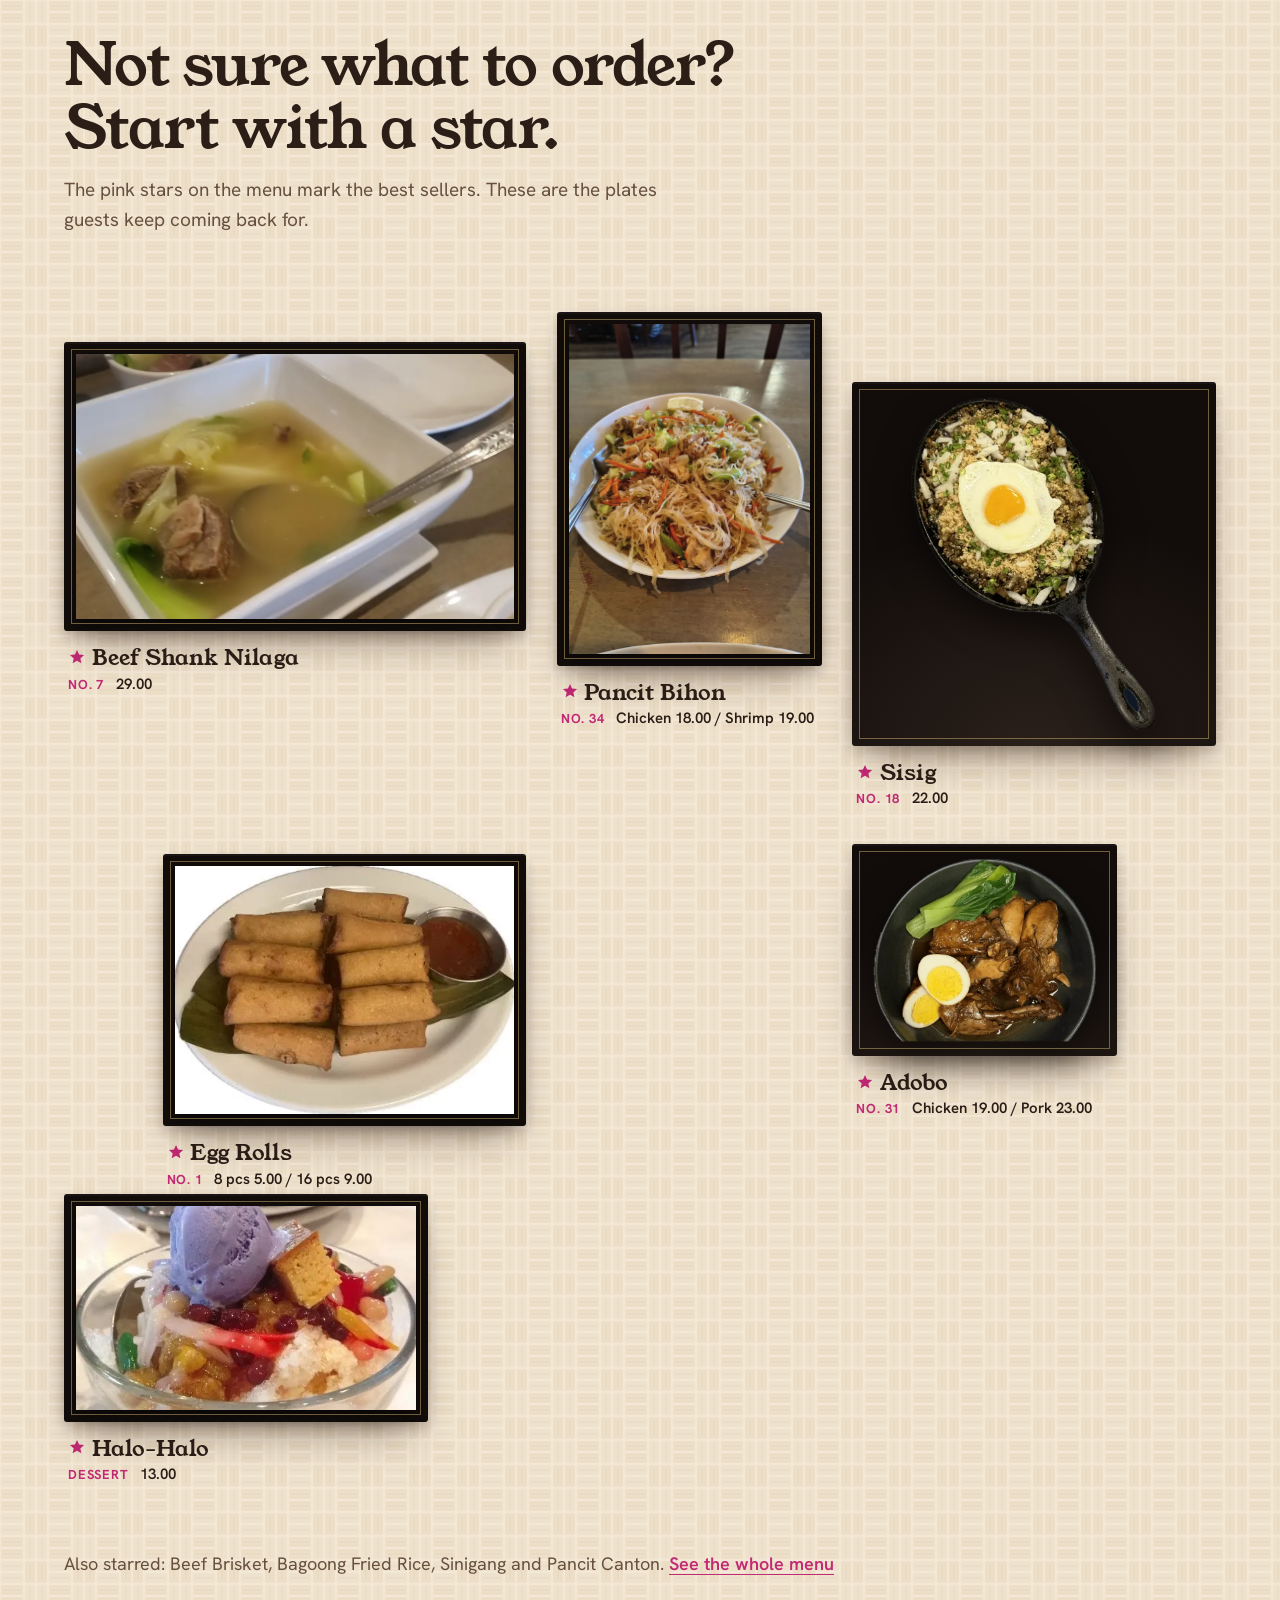
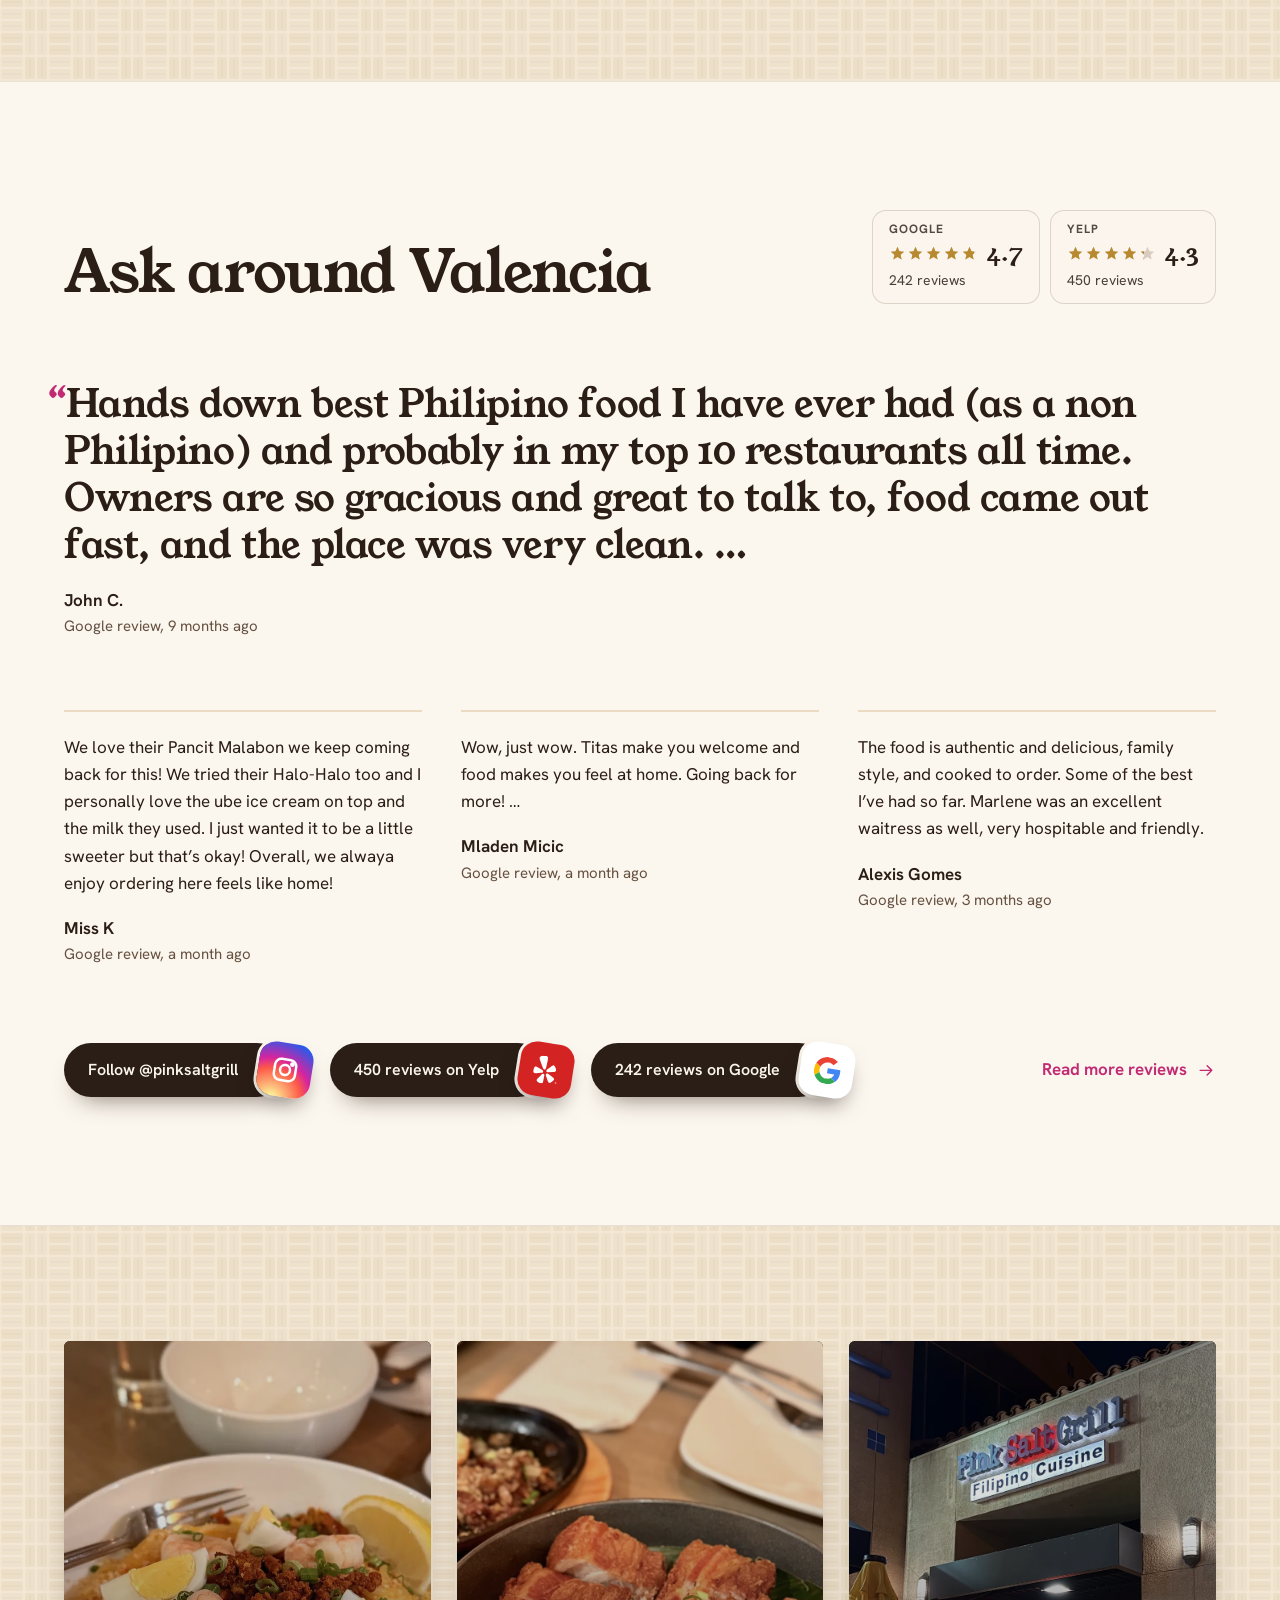
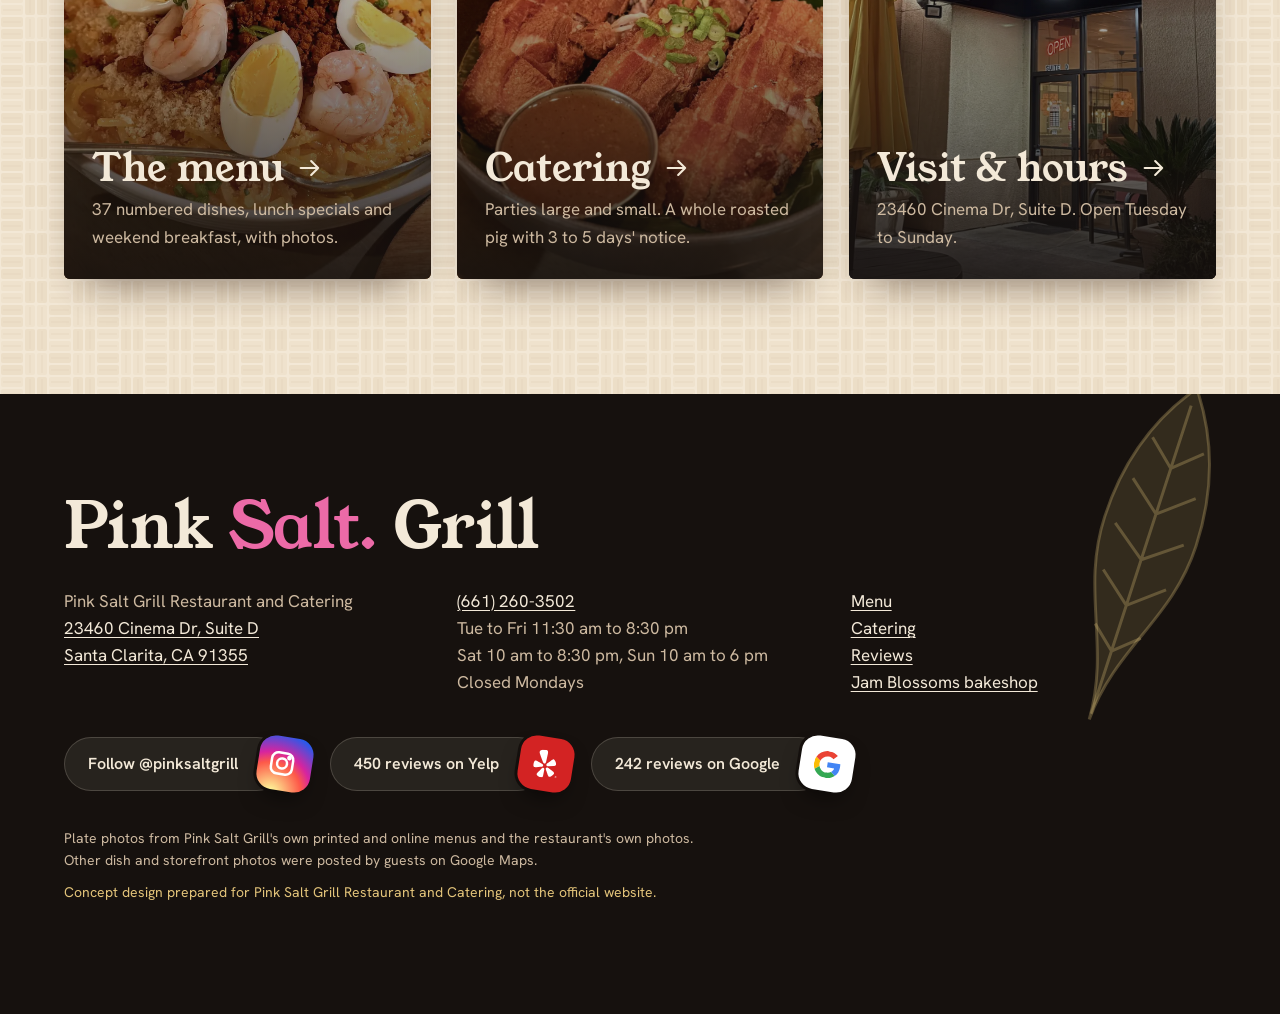
==== commit 17ffa980: "Color the woven lamps and leaf veins inside the icon sprite CSS can't reach into <use> clones, so th" ====
--- a/index.html
+++ b/index.html
@@ -39,8 +39,8 @@
   <symbol id="i-yelp" viewBox="0 0 24 24"><path d="m7.6885 15.1415-3.6715.8483c-.3769.0871-.755.183-1.1452.155-.2611-.0188-.5122-.0414-.7606-.213a1.179 1.179 0 0 1-.331-.3594c-.3486-.5519-.3656-1.3661-.3697-2.0004a6.2874 6.2874 0 0 1 .3314-2.0642 1.857 1.857 0 0 1 .1073-.2474 2.3426 2.3426 0 0 1 .1255-.2165 2.4572 2.4572 0 0 1 .1563-.1975 1.1736 1.1736 0 0 1 .399-.2831 1.082 1.082 0 0 1 .4592-.0837c.2355.0016.5139.052.91.1734.0555.0191.1237.0382.1856.0572.3277.1013.7048.2404 1.1499.3987.6863.2404 1.3663.487 2.0463.7397l1.2117.4423c.2217.0807.4363.18.6412.297.174.0984.3273.2298.4512.387a1.217 1.217 0 0 1 .192.4309 1.2205 1.2205 0 0 1-.872 1.4522c-.0468.0151-.0852.0239-.1085.0293l-1.105.2553-.0031-.001zM18.8208 7.565a1.8506 1.8506 0 0 0-.2042-.1754 2.4082 2.4082 0 0 0-.2077-.1394 2.3607 2.3607 0 0 0-.2269-.109 1.1705 1.1705 0 0 0-.482-.0796 1.0862 1.0862 0 0 0-.4498.1263c-.2107.1048-.4388.2732-.742.5551-.042.0417-.0947.0886-.142.133-.2502.2351-.5286.5252-.8599.863a114.6363 114.6363 0 0 0-1.5166 1.5629l-.8962.9293a4.1897 4.1897 0 0 0-.4466.5483 1.541 1.541 0 0 0-.2364.5459 1.2199 1.2199 0 0 0 .0107.4518l.0046.02a1.218 1.218 0 0 0 1.4184.923 1.162 1.162 0 0 0 .1105-.0213l4.7781-1.104c.3766-.087.7587-.1667 1.097-.3631.2269-.1316.4428-.262.5909-.5252a1.1793 1.1793 0 0 0 .1405-.4683c.0733-.6512-.2668-1.3908-.5403-1.963a6.2792 6.2792 0 0 0-1.2001-1.7103zM8.9703.0754a8.6724 8.6724 0 0 0-.83.1564c-.2754.066-.548.1383-.8146.2236-.868.2844-2.0884.8063-2.295 1.8065-.1165.5655.1595 1.1439.3737 1.66.2595.6254.614 1.1889.9373 1.7777.8543 1.5545 1.7245 3.0993 2.5922 4.6457.259.4617.5416 1.0464 1.043 1.2856a1.058 1.058 0 0 0 .1013.0383c.2248.0851.4699.1016.7041.0471a4.3015 4.3015 0 0 0 .0418-.0097 1.2136 1.2136 0 0 0 .5658-.3397 1.1033 1.1033 0 0 0 .079-.0822c.3463-.435.3454-1.0833.3764-1.6134.1042-1.771.2139-3.5423.3009-5.3142.0332-.6712.1055-1.3333.0655-2.0096-.0328-.5579-.0368-1.1984-.3891-1.6563-.6218-.8073-1.9476-.741-2.8523-.6158zm2.084 15.9505a1.1053 1.1053 0 0 0-1.2306-.4145 1.1398 1.1398 0 0 0-.1526.0633 1.4806 1.4806 0 0 0-.2171.1354c-.1992.1475-.3668.3392-.5196.5315-.0386.049-.074.1143-.12.1562l-.7686 1.0573a113.9168 113.9168 0 0 0-1.2913 1.789c-.278.3895-.5184.7184-.7083 1.0094-.036.0547-.0734.116-.1075.1647-.2277.3522-.3566.6092-.4228.8381a1.0945 1.0945 0 0 0-.046.4721c.0211.1655.0768.3246.1635.467.046.0715.0957.1406.1487.207a2.334 2.334 0 0 0 .1754.1825 1.843 1.843 0 0 0 .2108.1732c.5304.369 1.1112.6342 1.722.8391a6.0958 6.0958 0 0 0 1.5716.3004c.091.0046.1821.0025.2728-.006a2.3878 2.3878 0 0 0 .2506-.0351 2.3862 2.3862 0 0 0 .2447-.071 1.1927 1.1927 0 0 0 .4175-.2658c.1127-.113.1994-.249.2541-.3989.0889-.2214.1473-.5026.1857-.92.0034-.0593.0118-.1305.0177-.1958.0304-.3463.0443-.7531.0666-1.2315.0375-.7357.067-1.4681.0903-2.2026 0 0 .0495-1.3053.0494-1.306.0113-.3008.002-.6342-.0814-.9336a1.396 1.396 0 0 0-.1756-.4054zm8.6754 2.0439c-.1605-.176-.3878-.3514-.7462-.5682-.0518-.0288-.1124-.0674-.1684-.1009-.2985-.1795-.658-.3684-1.078-.5965a120.7615 120.7615 0 0 0-1.9427-1.042l-1.1515-.6107c-.0597-.0175-.1203-.0607-.1766-.0878-.2212-.1058-.4558-.2045-.6992-.2498a1.4915 1.4915 0 0 0-.2545-.0265 1.1527 1.1527 0 0 0-.1648.01 1.1077 1.1077 0 0 0-.9227.9133 1.4186 1.4186 0 0 0 .0159.439c.0563.3065.1932.6096.3346.875l.615 1.1526c.3422.65.6884 1.2963 1.0435 1.9406.229.4202.4196.7799.5982 1.078.0338.056.0721.1163.1011.1682.2173.3584.392.584.569.7458.1146.1107.252.195.4026.247.1583.0525.326.071.4919.0546a2.368 2.368 0 0 0 .251-.0435c.0817-.022.1622-.048.241-.0784a1.863 1.863 0 0 0 .2475-.1143 6.1018 6.1018 0 0 0 1.2818-.9597c.4596-.4522.8659-.9454 1.182-1.51.044-.08.0819-.163.1138-.2483a2.49 2.49 0 0 0 .0773-.2411c.0186-.083.033-.1669.0429-.2513a1.188 1.188 0 0 0-.0565-.491 1.0933 1.0933 0 0 0-.248-.4041zm2.86 3.742a.8523.8523 0 0 1-.111.4236c-.074.132-.178.2377-.3115.3172a.8428.8428 0 0 1-.4385.119.847.847 0 0 1-.4373-.1179.8526.8526 0 0 1-.3125-.3171.8548.8548 0 0 1-.111-.4248c0-.1526.038-.2958.1143-.4294a.8405.8405 0 0 1 .315-.3159.849.849 0 0 1 .4315-.1156.8514.8514 0 0 1 .4294.1144.84.84 0 0 1 .316.3148.8494.8494 0 0 1 .1156.4317zm-.1202 0c0-.1328-.0332-.256-.0996-.3698s-.1564-.2038-.2702-.2702a.7125.7125 0 0 0-.371-.1007.7204.7204 0 0 0-.3698.0996.7487.7487 0 0 0-.2713.2702.7181.7181 0 0 0-.0996.3709c0 .132.0332.2557.0996.371a.7355.7355 0 0 0 .2713.2713.7354.7354 0 0 0 .3698.0985.7205.7205 0 0 0 .3698-.0996.7423.7423 0 0 0 .2702-.2691.7186.7186 0 0 0 .1008-.3721zm-.577.0584.2724.4522h-.1922l-.237-.4052h-.1546v.4052h-.1695v-1.02h.2988c.1268 0 .2195.0247.2783.0744.0595.0496.0892.1252.0892.2267a.2785.2785 0 0 1-.0492.1625c-.032.0466-.0775.0813-.1362.1042zm-.0412-.1408a.1532.1532 0 0 0 .056-.1214c0-.0573-.0164-.0981-.0491-.1225-.0329-.0251-.0847-.0377-.1557-.0377h-.1214v.3285h.1237c.061 0 .1098-.0157.1465-.047z"/></symbol>
   <symbol id="i-google" viewBox="0 0 48 48"><path fill="#EA4335" d="M24 9.5c3.54 0 6.71 1.22 9.21 3.6l6.85-6.85C35.9 2.38 30.47 0 24 0 14.62 0 6.51 5.38 2.56 13.22l7.98 6.19C12.43 13.72 17.74 9.5 24 9.5z"/><path fill="#4285F4" d="M46.98 24.55c0-1.57-.15-3.09-.38-4.55H24v9.02h12.94c-.58 2.96-2.26 5.48-4.78 7.18l7.73 6c4.51-4.18 7.09-10.36 7.09-17.65z"/><path fill="#FBBC05" d="M10.53 28.59c-.48-1.45-.76-2.99-.76-4.59s.27-3.14.76-4.59l-7.98-6.19C.92 16.46 0 20.12 0 24c0 3.88.92 7.54 2.56 10.78l7.97-6.19z"/><path fill="#34A853" d="M24 48c6.48 0 11.93-2.13 15.89-5.81l-7.73-6c-2.15 1.45-4.92 2.3-8.16 2.3-6.26 0-11.57-4.22-13.47-9.91l-7.98 6.19C6.51 42.62 14.62 48 24 48z"/></symbol>
   <symbol id="i-arrow" viewBox="0 0 24 24"><path d="M4 12h15M13 6l6 6-6 6"/></symbol>
-  <symbol id="i-leaf" viewBox="0 0 40 120"><path d="M20 118C19 92 4 78 4 52S14 10 20 2c6 8 16 24 16 50s-15 40-16 66z"/><path class="vein" d="M20 116V8M20 30l-9-8M20 30l9-8M20 46l-11-9M20 46l11-9M20 62l-12-9M20 62l12-9M20 78l-11-9M20 78l11-9M20 94l-8-7M20 94l8-7"/></symbol>
-  <symbol id="i-lamp" viewBox="0 0 120 230"><path class="cord" d="M60 0v104"/><path class="cap" d="M50 104h20v8H50z"/><path class="drum" d="M22 116c0-6 76-6 76 0v70c0 9-76 9-76 0z"/><path class="weave" d="M22 126c25 7 51 7 76 0M22 140c25 7 51 7 76 0M22 154c25 7 51 7 76 0M22 168c25 7 51 7 76 0M22 182c25 7 51 7 76 0M30 113l12 80M44 111l10 84M58 110l6 85M72 111l2 84M86 113l-4 82M96 116l-10 78M30 192l12-78M44 194l10-82M58 195l6-84M72 194l2-82M86 192l-4-78"/><ellipse class="mouth" cx="60" cy="190" rx="38" ry="6"/></symbol>
+  <symbol id="i-leaf" viewBox="0 0 40 120"><path d="M20 118C19 92 4 78 4 52S14 10 20 2c6 8 16 24 16 50s-15 40-16 66z"/><path class="vein" fill="none" stroke-width="1" d="M20 116V8M20 30l-9-8M20 30l9-8M20 46l-11-9M20 46l11-9M20 62l-12-9M20 62l12-9M20 78l-11-9M20 78l11-9M20 94l-8-7M20 94l8-7"/></symbol>
+  <symbol id="i-lamp" viewBox="0 0 120 230"><path class="cord" d="M60 0v104" fill="none" stroke="#4a3a2e" stroke-width="1.4"/><path class="cap" d="M50 104h20v8H50z" fill="#3a2c22"/><path class="drum" d="M22 116c0-6 76-6 76 0v70c0 9-76 9-76 0z" fill="#c59253"/><path class="weave" fill="none" stroke="#7a4f26" stroke-width="1.3" opacity="0.8" d="M22 126c25 7 51 7 76 0M22 140c25 7 51 7 76 0M22 154c25 7 51 7 76 0M22 168c25 7 51 7 76 0M22 182c25 7 51 7 76 0M30 113l12 80M44 111l10 84M58 110l6 85M72 111l2 84M86 113l-4 82M96 116l-10 78M30 192l12-78M44 194l10-82M58 195l6-84M72 194l2-82M86 192l-4-78"/><ellipse class="mouth" cx="60" cy="190" rx="38" ry="6" fill="#ffe0a6"/></symbol>
 </svg>
 <a class="skip" href="#main">Skip to content</a>
 <header class="top" data-top>
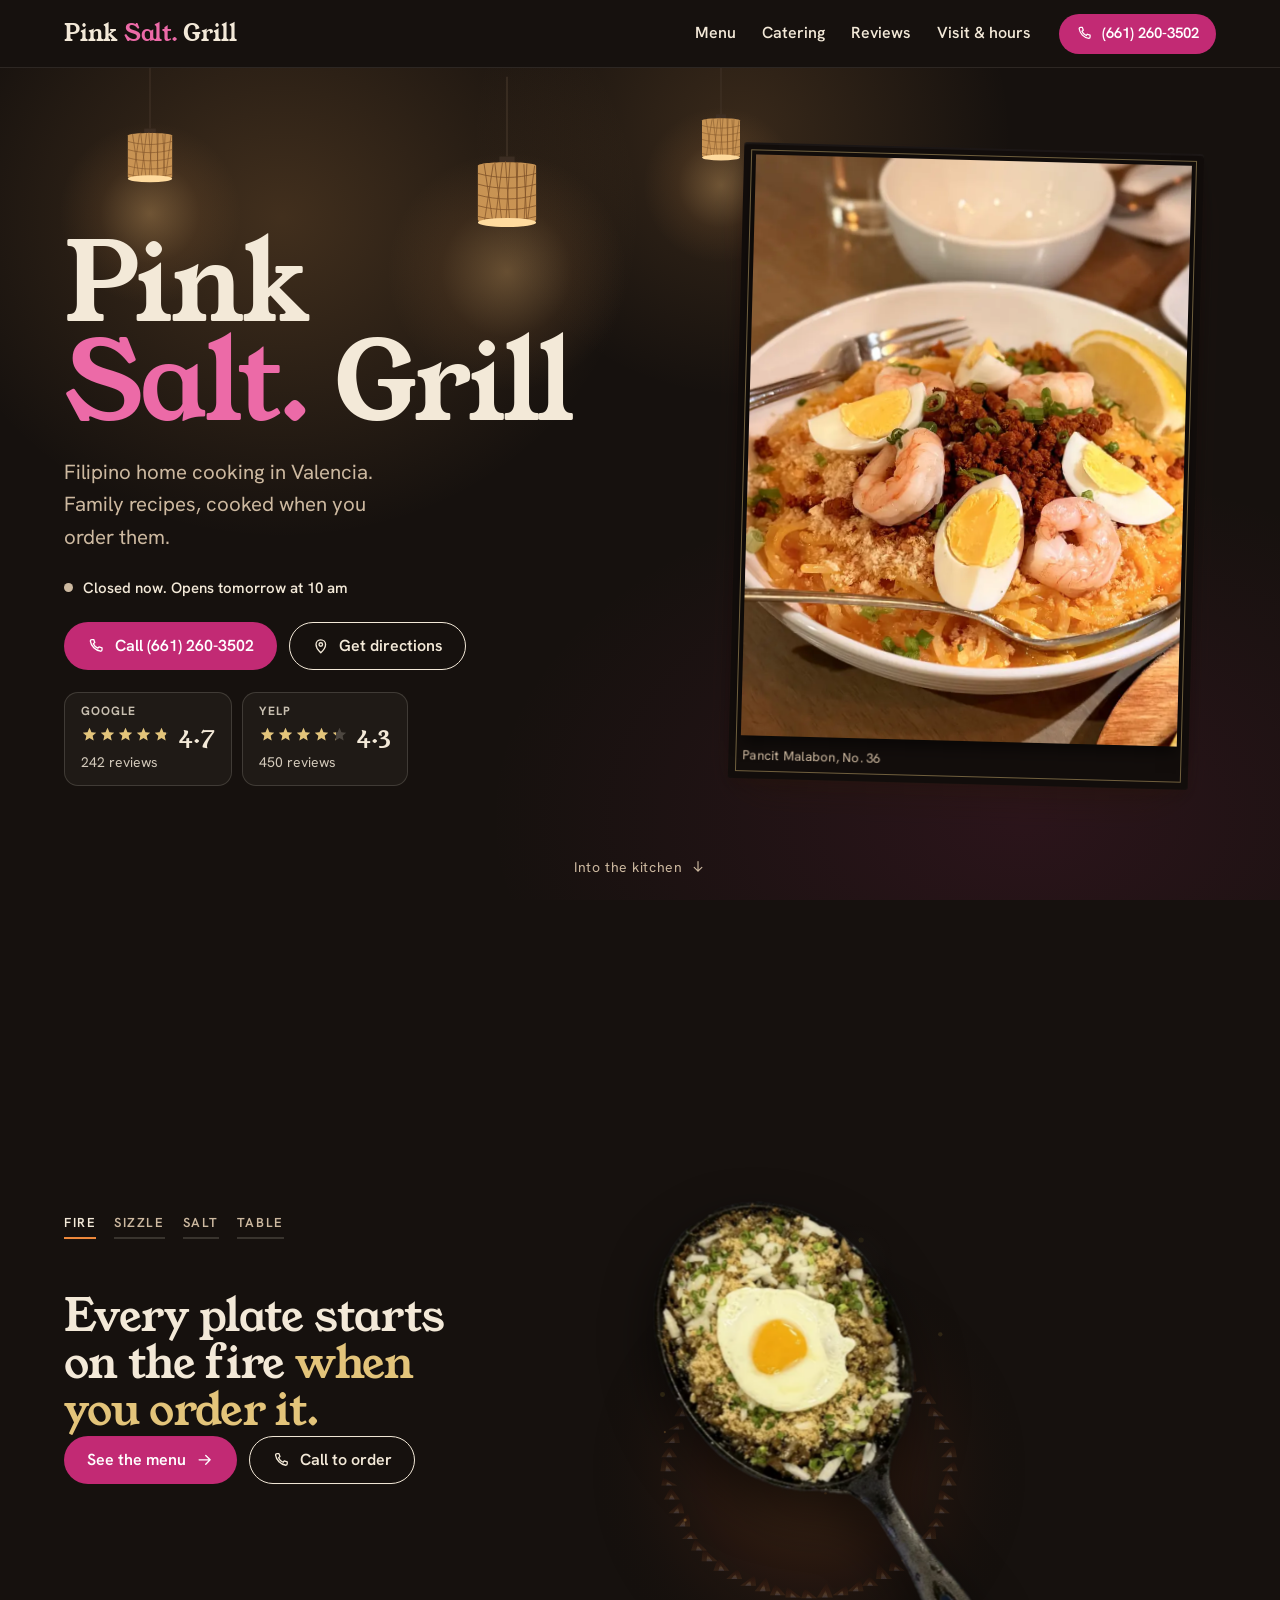
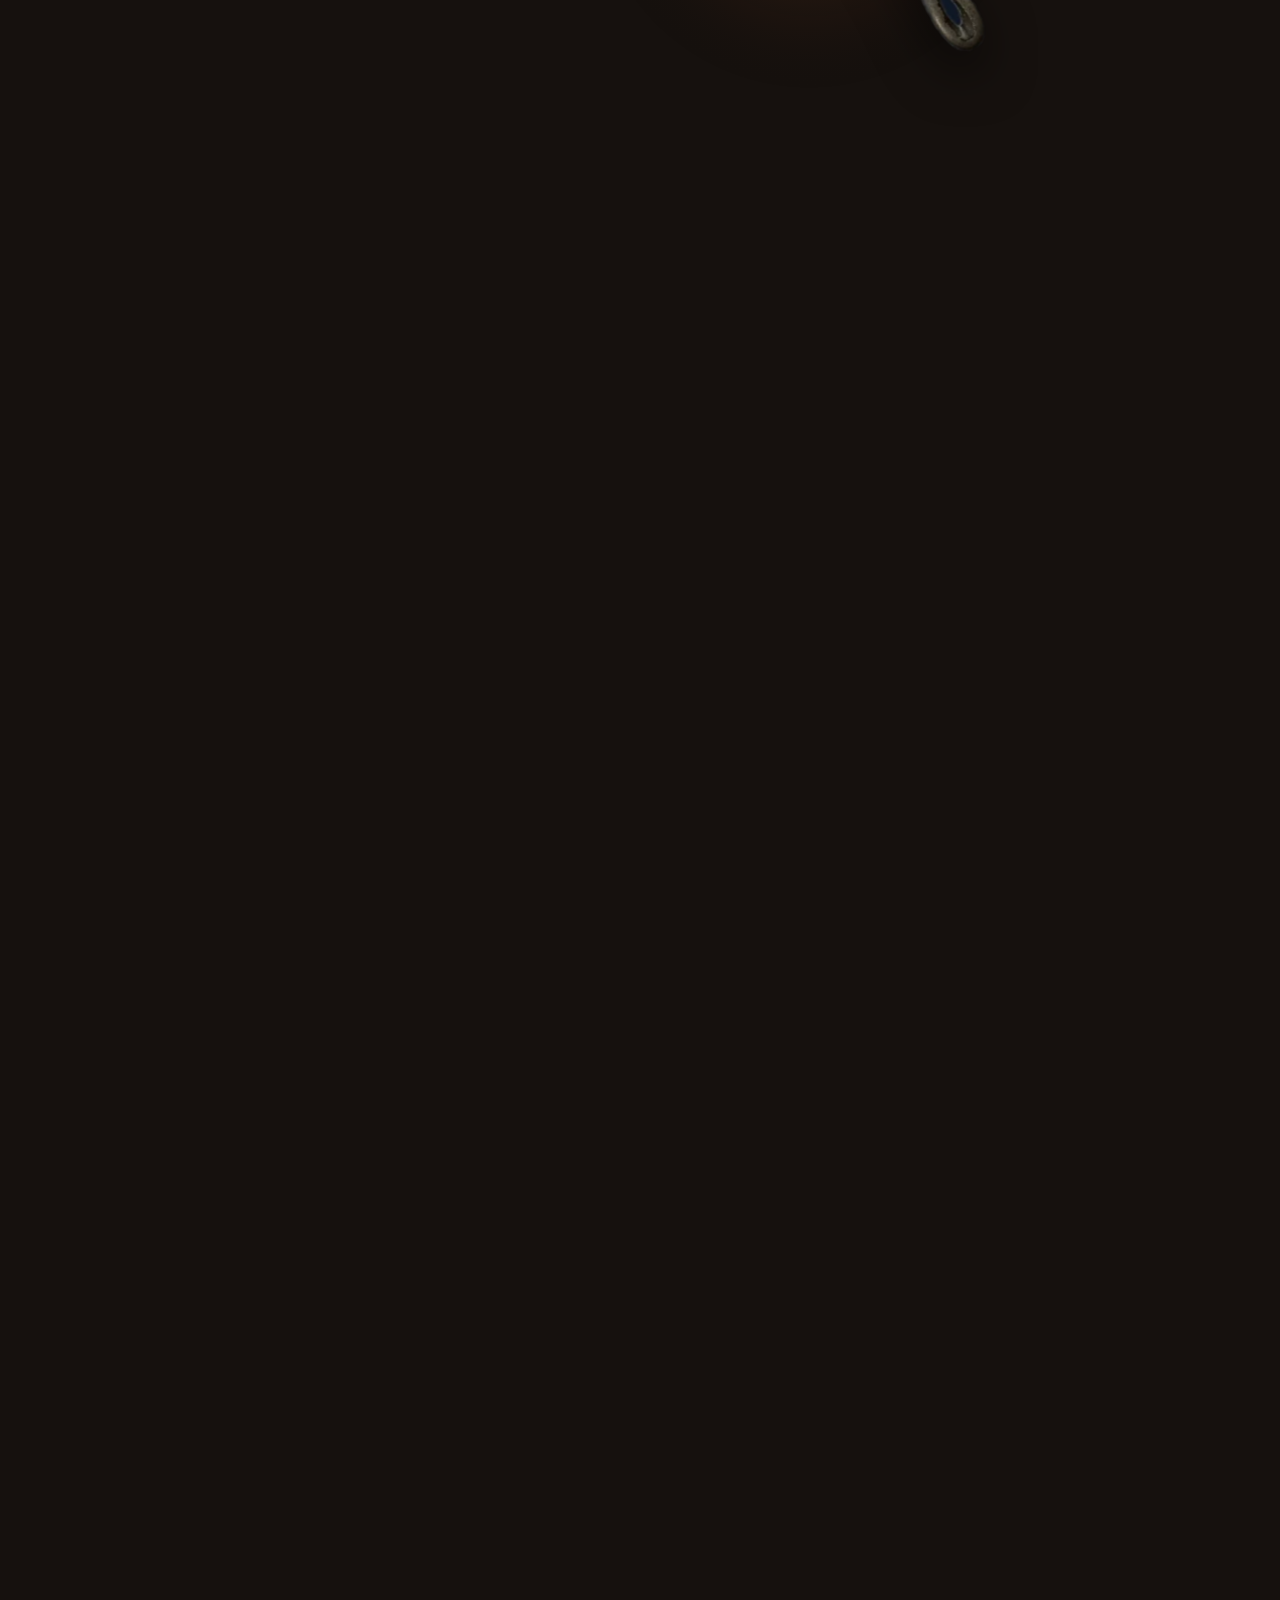
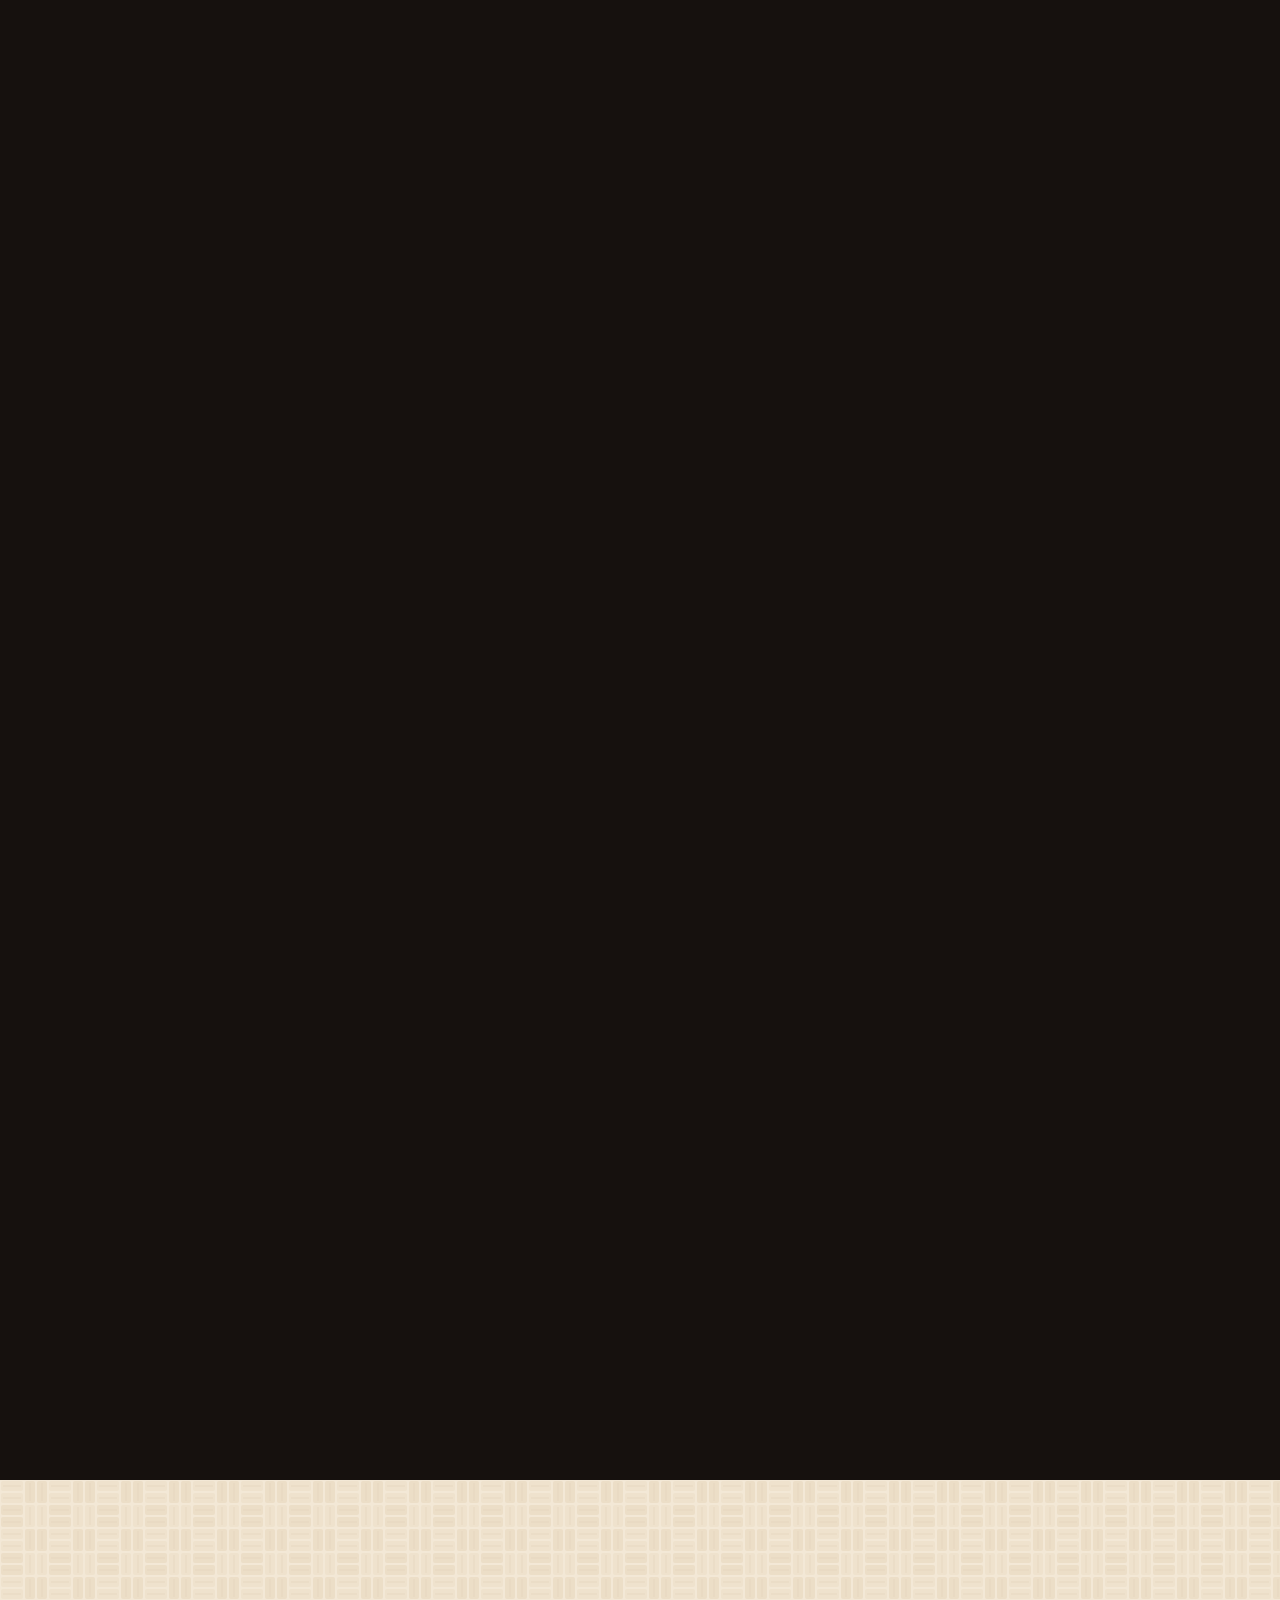
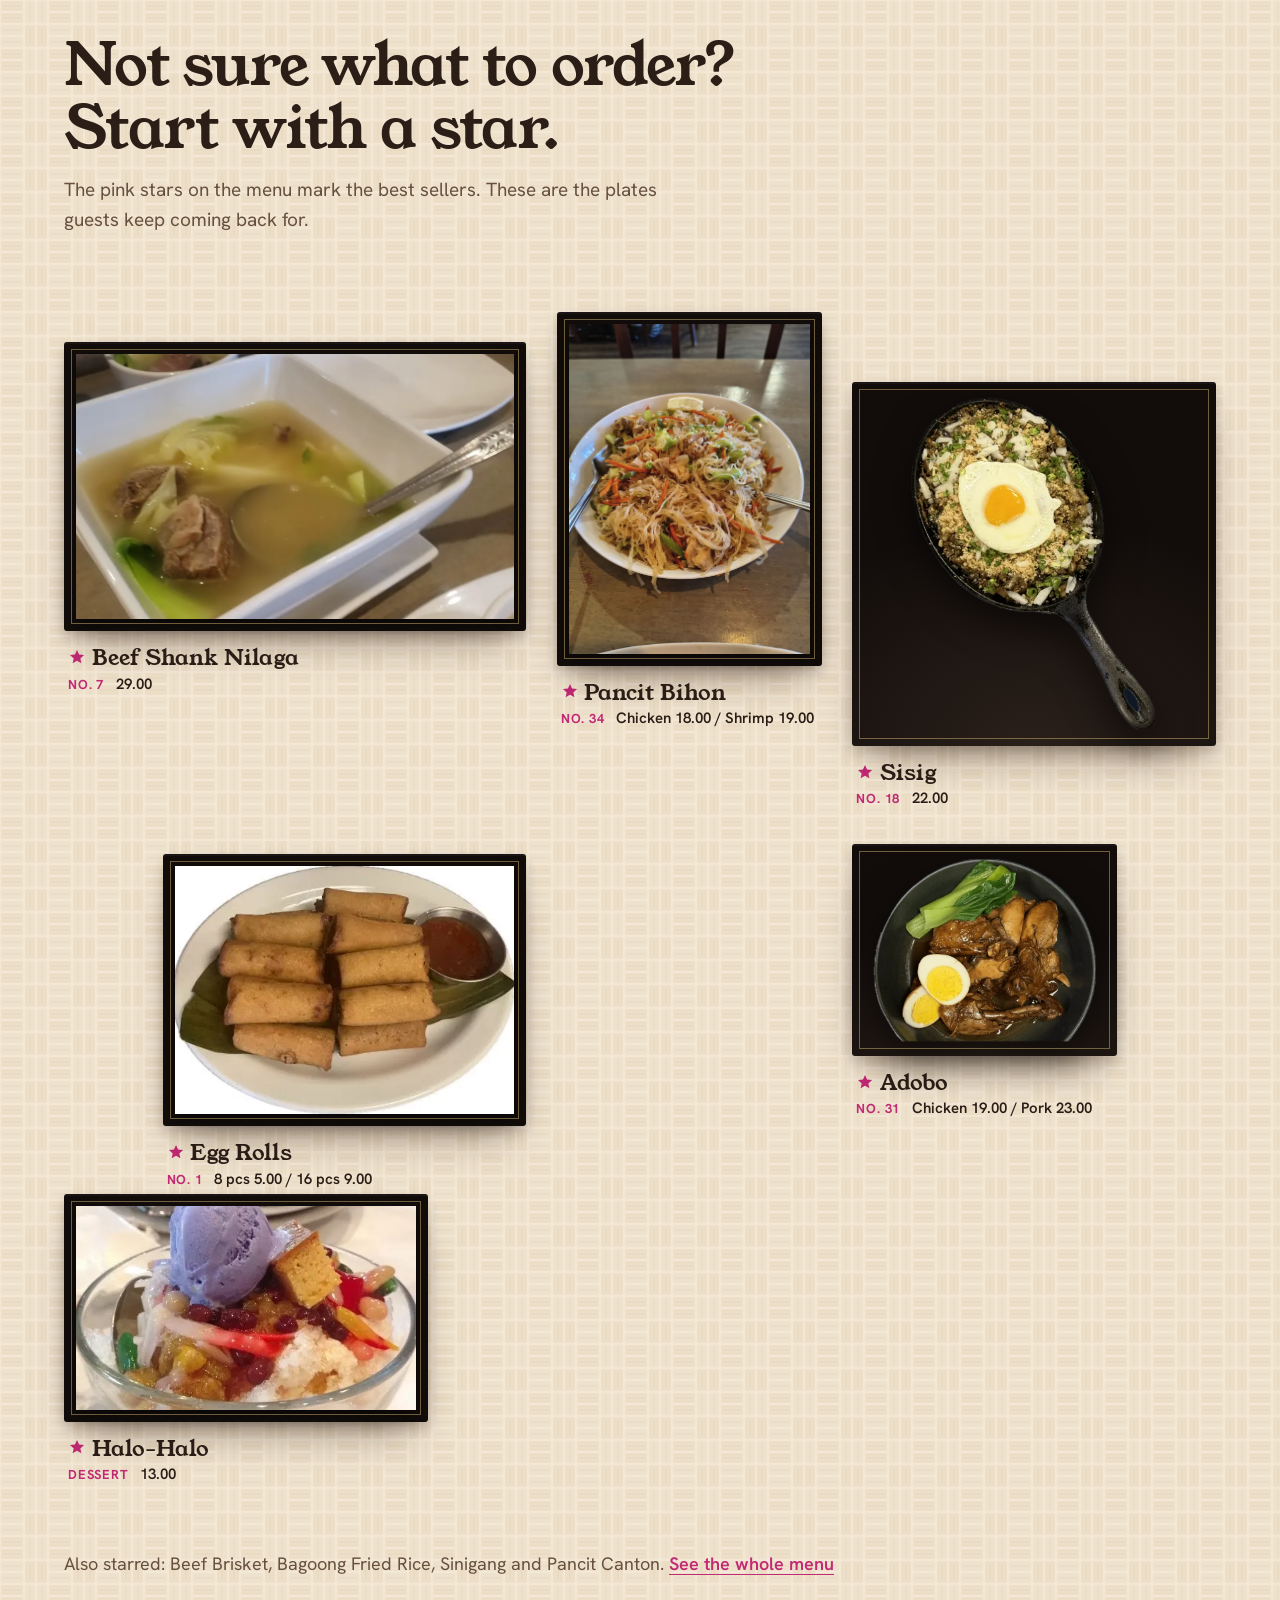
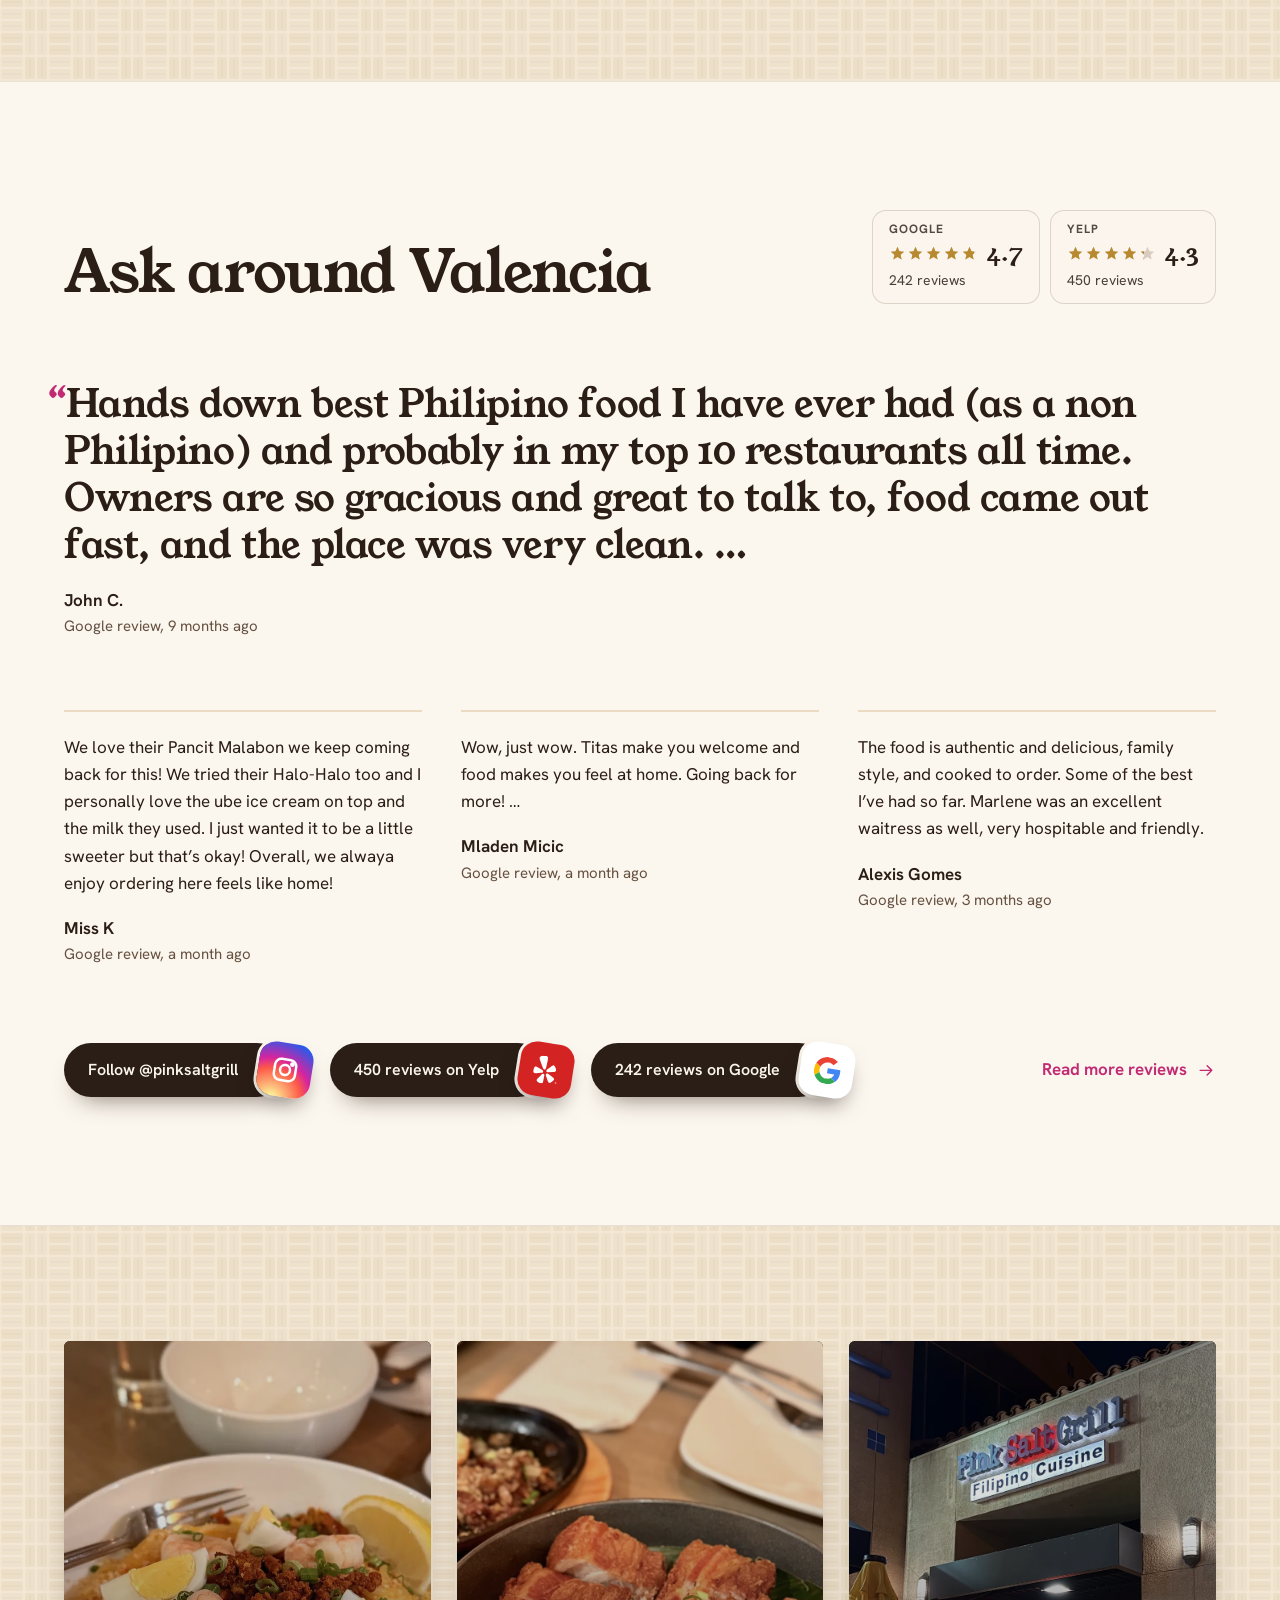
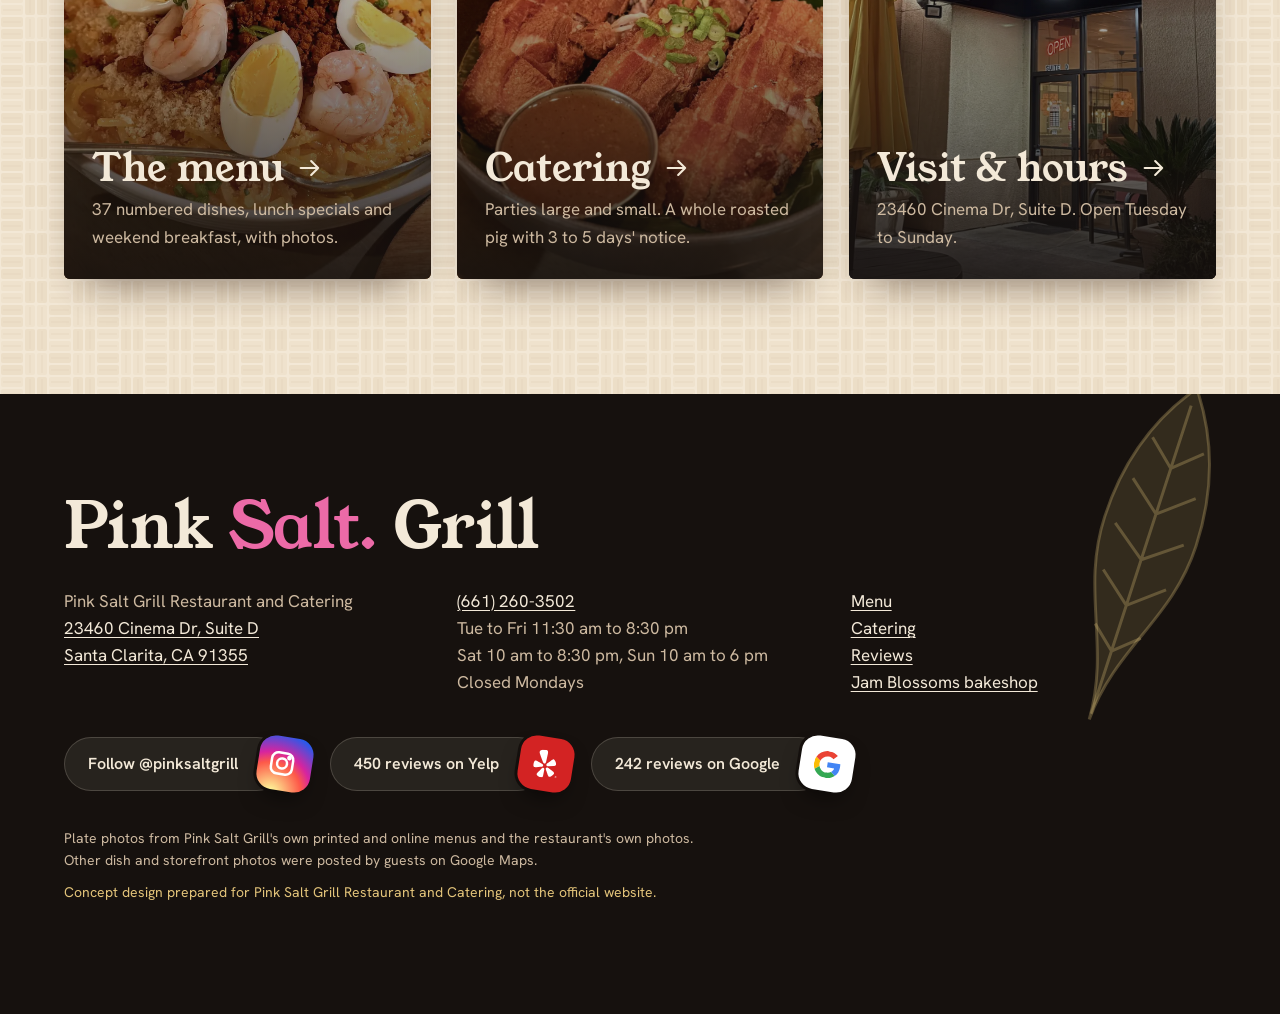
==== commit f2bf08b2: "Menu photos for 4 more dishes plus dessert and drink rows New from the restaurant's online menu: egg" ====
--- a/index.html
+++ b/index.html
@@ -129,16 +129,15 @@
     <p class="legend"><span><svg class="st" aria-hidden="true"><use href="#i-star"/></svg> Best seller</span><span><abbr class="tag" title="Vegetarian">V</abbr> Vegetarian</span><span><abbr class="tag" title="Gluten free">GF</abbr> Gluten free</span></p>
   </div>
   <nav class="chips" aria-label="Menu sections"><a href="#m-starters">Starters</a><a href="#m-soups">Soups</a><a href="#m-vegetables">Vegetables</a><a href="#m-seafood">Seafood</a><a href="#m-chef">Chef Specials</a><a href="#m-meats">Pork, Chicken &amp; Beef</a><a href="#m-staples">Filipino Staples</a><a href="#m-noodles">Noodles</a><a href="#m-lunch">Lunch specials</a><a href="#m-breakfast">Weekend breakfast</a><a href="#m-more">Rice, dessert &amp; drinks</a></nav>
-  <div class="msecs"><section class="msec" id="m-starters" aria-labelledby="mh-starters"><h3 id="mh-starters">Starters</h3><ol class="dishes"><li class="dish is-star" id="dish-1"><span class="ph"><img src="assets/img/dish/1.webp" width="240" height="240" alt="Egg Rolls" loading="lazy" decoding="async"></span><div class="dish-tx"><h4><span class="no">1</span>Egg Rolls<svg class="st" aria-hidden="true"><use href="#i-star"/></svg> <span class="fil">“Lumpia”</span></h4><p>Choice of pork or chicken, served with sweet chili sauce.</p></div><p class="dish-p"><span>8 pcs 5.00</span><span>16 pcs 9.00</span></p></li><li class="dish" id="dish-2"><span class="ph ph-none" aria-hidden="true"><span>2</span></span><div class="dish-tx"><h4><span class="no">2</span>Veggie Egg Rolls <abbr class="tag" title="Vegetarian">V</abbr></h4><p>Served with garlic vinegar sauce.</p></div><p class="dish-p"><span>7.00</span></p></li><li class="dish" id="dish-3"><span class="ph"><img src="assets/img/dish/3.webp" width="240" height="240" alt="Crispy Fried Pork &amp; Tofu" loading="lazy" decoding="async"></span><div class="dish-tx"><h4><span class="no">3</span>Crispy Fried Pork &amp; Tofu</h4><p>Soy-vinegar sauce, onions.</p></div><p class="dish-p"><span>14.00</span></p></li><li class="dish" id="dish-4"><span class="ph ph-none" aria-hidden="true"><span>4</span></span><div class="dish-tx"><h4><span class="no">4</span>Crispy Fried Tofu <abbr class="tag" title="Vegetarian">V</abbr></h4><p>Soy-vinegar sauce, onions.</p></div><p class="dish-p"><span>12.00</span></p></li><li class="dish" id="dish-5"><span class="ph"><img src="assets/img/dish/5.webp" width="240" height="240" alt="Chicken Empanada" loading="lazy" decoding="async"></span><div class="dish-tx"><h4><span class="no">5</span>Chicken Empanada</h4><p>In mildly sweet pastry dough.</p></div><p class="dish-p"><span>5.00</span></p></li><li class="dish" id="dish-6"><span class="ph"><img src="assets/img/dish/6.webp" width="240" height="240" alt="Shrimp &amp; Pork Dumplings" loading="lazy" decoding="async"></span><div class="dish-tx"><h4><span class="no">6</span>Shrimp &amp; Pork Dumplings <span class="fil">“Shumai”</span></h4><p>Steamed dumplings, soy sesame sauce, black sesame seeds.</p></div><p class="dish-p"><span>9.00</span></p></li></ol></section><section class="msec" id="m-soups" aria-labelledby="mh-soups"><h3 id="mh-soups">Soups</h3><ol class="dishes"><li class="dish is-star" id="dish-7"><span class="ph"><img src="assets/img/dish/7.webp" width="240" height="240" alt="Beef Shank Nilaga" loading="lazy" decoding="async"></span><div class="dish-tx"><h4><span class="no">7</span>Beef Shank Nilaga<svg class="st" aria-hidden="true"><use href="#i-star"/></svg></h4><p>Slow-cooked beef, cabbage, bok choy, potatoes.</p></div><p class="dish-p"><span>29.00</span></p></li><li class="dish" id="dish-8"><span class="ph"><img src="assets/img/dish/8.webp" width="240" height="240" alt="Chicken Porridge" loading="lazy" decoding="async"></span><div class="dish-tx"><h4><span class="no">8</span>Chicken Porridge <span class="fil">“Arroz Caldo”</span></h4><p>Tender boneless chicken, ginger, garlic, scallions.</p></div><p class="dish-p"><span>Sm 13.00</span><span>L 16.00</span></p></li><li class="dish" id="dish-9"><span class="ph ph-none" aria-hidden="true"><span>9</span></span><div class="dish-tx"><h4><span class="no">9</span>Rice Porridge w/ Tripe</h4><p>Tripe, ginger, scallions.</p></div><p class="dish-p"><span>Sm 13.00</span><span>L 16.00</span></p></li><li class="dish" id="dish-10"><span class="ph ph-none" aria-hidden="true"><span>10</span></span><div class="dish-tx"><h4><span class="no">10</span>Mung Bean Soup <span class="fil">“Mongo”</span></h4><p>Spinach, bitter melon, crispy pork.</p></div><p class="dish-p"><span>Pork 17.00</span><span>Shrimp 24.00</span></p></li><li class="dish" id="dish-11"><span class="ph"><img src="assets/img/dish/11.webp" width="240" height="240" alt="Batchoy" loading="lazy" decoding="async"></span><div class="dish-tx"><h4><span class="no">11</span>Batchoy</h4><p>Beef noodle soup with pork belly and beef liver, topped with pork rinds.</p></div><p class="dish-p"><span>17.00</span></p></li></ol></section><section class="msec" id="m-vegetables" aria-labelledby="mh-vegetables"><h3 id="mh-vegetables">Vegetables</h3><ol class="dishes"><li class="dish" id="dish-12"><span class="ph ph-none" aria-hidden="true"><span>12</span></span><div class="dish-tx"><h4><span class="no">12</span>Eggplant Omelette <span class="fil">“Tortang Talong”</span> <abbr class="tag" title="Gluten free">GF</abbr></h4><p>Fire-roasted, cooked in eggs.</p></div><p class="dish-p"><span>19.00</span></p></li><li class="dish" id="dish-13"><span class="ph"><img src="assets/img/dish/13.webp" width="240" height="240" alt="Stir Fried Veggies" loading="lazy" decoding="async"></span><div class="dish-tx"><h4><span class="no">13</span>Stir Fried Veggies <abbr class="tag" title="Vegetarian">V</abbr></h4><p>Mixed veggies sautéed in sesame soy sauce.</p></div><p class="dish-p"><span>16.00</span></p></li><li class="dish" id="dish-14"><span class="ph"><img src="assets/img/dish/14.webp" width="240" height="240" alt="Bok Choy" loading="lazy" decoding="async"></span><div class="dish-tx"><h4><span class="no">14</span>Bok Choy <abbr class="tag" title="Vegetarian">V</abbr></h4><p>Soy-vinegar sauce, onions.</p></div><p class="dish-p"><span>14.00</span></p></li></ol></section><section class="msec" id="m-seafood" aria-labelledby="mh-seafood"><h3 id="mh-seafood">Seafood</h3><ol class="dishes"><li class="dish" id="dish-15"><span class="ph"><img src="assets/img/dish/15.webp" width="240" height="240" alt="Milk Fish" loading="lazy" decoding="async"></span><div class="dish-tx"><h4><span class="no">15</span>Milk Fish <span class="fil">“Daing”</span></h4><p>Fried, served with mango salsa.</p></div><p class="dish-p"><span>23.00</span></p></li><li class="dish" id="dish-16"><span class="ph ph-none" aria-hidden="true"><span>16</span></span><div class="dish-tx"><h4><span class="no">16</span>Pampano</h4><p>Grilled or fried, served with mango salad.</p></div><p class="dish-p"><span>19.00</span></p></li><li class="dish" id="dish-17"><span class="ph ph-none" aria-hidden="true"><span>17</span></span><div class="dish-tx"><h4><span class="no">17</span>Squid Adobo</h4><p>Sautéed and stewed in soy sauce and vinegar.</p></div><p class="dish-p"><span>22.00</span></p></li></ol></section><section class="msec" id="m-chef" aria-labelledby="mh-chef"><h3 id="mh-chef">Chef Specials</h3><ol class="dishes"><li class="dish is-star" id="dish-18"><span class="ph"><img src="assets/img/dish/18.webp" width="240" height="240" alt="Sisig" loading="lazy" decoding="async"></span><div class="dish-tx"><h4><span class="no">18</span>Sisig<svg class="st" aria-hidden="true"><use href="#i-star"/></svg></h4><p>Grilled and marinated pork served on a hot plate.</p></div><p class="dish-p"><span>22.00</span></p></li><li class="dish" id="dish-19"><span class="ph ph-none" aria-hidden="true"><span>19</span></span><div class="dish-tx"><h4><span class="no">19</span>Grilled Pork Belly</h4><p>Served with garlic vinegar sauce.</p></div><p class="dish-p"><span>7.00</span></p></li><li class="dish" id="dish-20"><span class="ph"><img src="assets/img/dish/20.webp" width="240" height="240" alt="Crispy Pork Belly" loading="lazy" decoding="async"></span><div class="dish-tx"><h4><span class="no">20</span>Crispy Pork Belly <span class="fil">“Lechon Kawali”</span></h4><p>Skin on and fried to a golden crisp.</p></div><p class="dish-p"><span>23.00</span></p></li><li class="dish is-star" id="dish-21"><span class="ph"><img src="assets/img/dish/21.webp" width="240" height="240" alt="Beef Brisket" loading="lazy" decoding="async"></span><div class="dish-tx"><h4><span class="no">21</span>Beef Brisket<svg class="st" aria-hidden="true"><use href="#i-star"/></svg></h4><p>Slow-roasted and tender in mushroom gravy.</p></div><p class="dish-p"><span>24.00</span></p></li><li class="dish is-star" id="dish-22"><span class="ph"><img src="assets/img/dish/22.webp" width="240" height="240" alt="Bagoong Fried Rice" loading="lazy" decoding="async"></span><div class="dish-tx"><h4><span class="no">22</span>Bagoong Fried Rice<svg class="st" aria-hidden="true"><use href="#i-star"/></svg></h4><p>Rice sautéed in shrimp paste with crispy pork, tomato and mangoes.</p></div><p class="dish-p"><span>22.00</span></p></li></ol></section><section class="msec" id="m-meats" aria-labelledby="mh-meats"><h3 id="mh-meats">Pork, Chicken &amp; Beef</h3><ol class="dishes"><li class="dish" id="dish-23"><span class="ph"><img src="assets/img/dish/23.webp" width="240" height="240" alt="Crispy Pork Leg" loading="lazy" decoding="async"></span><div class="dish-tx"><h4><span class="no">23</span>Crispy Pork Leg <span class="fil">“Pata”</span></h4><p>Deep fried, served with soy vinegar sauce.</p></div><p class="dish-p"><span>M 27.00</span><span>L 31.00</span><span>XL 39.00</span></p></li><li class="dish" id="dish-24"><span class="ph"><img src="assets/img/dish/24.webp" width="240" height="240" alt="Fried Chicken" loading="lazy" decoding="async"></span><div class="dish-tx"><h4><span class="no">24</span>Fried Chicken</h4><p>Deep fried, served with banana ketchup.</p></div><p class="dish-p"><span>Half 13.00</span><span>Whole 20.00</span></p></li><li class="dish" id="dish-25"><span class="ph ph-none" aria-hidden="true"><span>25</span></span><div class="dish-tx"><h4><span class="no">25</span>BBQ Chicken</h4><p>Marinated and glazed with bbq sauce.</p></div><p class="dish-p"><span>18.00</span></p></li><li class="dish" id="dish-26"><span class="ph"><img src="assets/img/dish/26.webp" width="240" height="240" alt="BBQ Pork Skewers" loading="lazy" decoding="async"></span><div class="dish-tx"><h4><span class="no">26</span>BBQ Pork Skewers</h4><p>Two skewers, marinated and glazed with bbq sauce.</p></div><p class="dish-p"><span>13.00</span></p></li><li class="dish" id="dish-27"><span class="ph ph-none" aria-hidden="true"><span>27</span></span><div class="dish-tx"><h4><span class="no">27</span>Beef Steak</h4><p>Thinly sliced marinated beef, caramelized onion.</p></div><p class="dish-p"><span>24.00</span></p></li></ol></section><section class="msec" id="m-staples" aria-labelledby="mh-staples"><h3 id="mh-staples">Filipino Staples</h3><ol class="dishes"><li class="dish" id="dish-28"><span class="ph ph-none" aria-hidden="true"><span>28</span></span><div class="dish-tx"><h4><span class="no">28</span>Pinakbet</h4><p>Veggies in shrimp sauce: okra, squash, green beans, eggplant, bitter melon.</p></div><p class="dish-p"><span>19.00</span></p></li><li class="dish" id="dish-29"><span class="ph ph-none" aria-hidden="true"><span>29</span></span><div class="dish-tx"><h4><span class="no">29</span>Kalabasa</h4><p>Squash and green beans in coconut milk with shrimp paste.</p></div><p class="dish-p"><span>Veggie 20.00</span><span>Pork 22.00</span><span>Shrimp 23.00</span></p></li><li class="dish is-star" id="dish-30"><span class="ph"><img src="assets/img/dish/30.webp" width="240" height="240" alt="Sinigang" loading="lazy" decoding="async"></span><div class="dish-tx"><h4><span class="no">30</span>Sinigang<svg class="st" aria-hidden="true"><use href="#i-star"/></svg></h4><p>Tamarind broth, daikon radish, tomatoes, veggies.</p></div><p class="dish-p"><span>Pork 21.00</span><span>Beef 29.00</span><span>Milk Fish 19.00</span><span>Pampano 19.00</span></p></li><li class="dish is-star" id="dish-31"><span class="ph"><img src="assets/img/dish/31.webp" width="240" height="240" alt="Adobo" loading="lazy" decoding="async"></span><div class="dish-tx"><h4><span class="no">31</span>Adobo<svg class="st" aria-hidden="true"><use href="#i-star"/></svg></h4><p>Braised and simmered in soy sauce, vinegar and garlic.</p></div><p class="dish-p"><span>Pork 23.00</span><span>Chicken 19.00</span><span>Mixed 24.00</span></p></li><li class="dish" id="dish-32"><span class="ph ph-none" aria-hidden="true"><span>32</span></span><div class="dish-tx"><h4><span class="no">32</span>Dinuguan</h4><p>Savory, rich pork stew with crispy pork belly.</p></div><p class="dish-p"><span>18.00</span></p></li><li class="dish" id="dish-33"><span class="ph"><img src="assets/img/dish/33.webp" width="240" height="240" alt="Oxtail Stew" loading="lazy" decoding="async"></span><div class="dish-tx"><h4><span class="no">33</span>Oxtail Stew <span class="fil">“Kare Kare”</span></h4><p>Tender oxtail, tripe, bok choy, green beans, eggplant in peanut sauce.</p></div><p class="dish-p"><span>31.00</span></p></li></ol></section><section class="msec" id="m-noodles" aria-labelledby="mh-noodles"><h3 id="mh-noodles">Noodles</h3><ol class="dishes"><li class="dish is-star" id="dish-34"><span class="ph"><img src="assets/img/dish/34.webp" width="240" height="240" alt="Pancit Bihon" loading="lazy" decoding="async"></span><div class="dish-tx"><h4><span class="no">34</span>Pancit Bihon<svg class="st" aria-hidden="true"><use href="#i-star"/></svg></h4><p>Stir-fried rice noodles.</p></div><p class="dish-p"><span>Chicken 18.00</span><span>Shrimp 19.00</span></p></li><li class="dish is-star" id="dish-35"><span class="ph"><img src="assets/img/dish/35.webp" width="240" height="240" alt="Pancit Canton" loading="lazy" decoding="async"></span><div class="dish-tx"><h4><span class="no">35</span>Pancit Canton<svg class="st" aria-hidden="true"><use href="#i-star"/></svg></h4><p>Stir-fried egg noodles with veggies.</p></div><p class="dish-p"><span>Chicken 18.00</span><span>Shrimp 19.00</span></p></li><li class="dish" id="dish-36"><span class="ph"><img src="assets/img/dish/36.webp" width="240" height="240" alt="Pancit Malabon" loading="lazy" decoding="async"></span><div class="dish-tx"><h4><span class="no">36</span>Pancit Malabon</h4><p>Thick rice noodles tossed in egg yolks, ground beef, shrimp, chicharrón, fried garlic, spring onions and hard-boiled egg.</p></div><p class="dish-p"><span>20.00</span></p></li><li class="dish" id="dish-37"><span class="ph"><img src="assets/img/dish/37.webp" width="240" height="240" alt="Filipino Spaghetti" loading="lazy" decoding="async"></span><div class="dish-tx"><h4><span class="no">37</span>Filipino Spaghetti</h4><p>Sweet tomato sauce, hot dogs, parmesan, parsley.</p></div><p class="dish-p"><span>20.00</span></p></li></ol></section></div>
+  <div class="msecs"><section class="msec" id="m-starters" aria-labelledby="mh-starters"><h3 id="mh-starters">Starters</h3><ol class="dishes"><li class="dish is-star" id="dish-1"><span class="ph"><img src="assets/img/dish/1.webp" width="240" height="240" alt="Egg Rolls" loading="lazy" decoding="async"></span><div class="dish-tx"><h4><span class="no">1</span>Egg Rolls<svg class="st" aria-hidden="true"><use href="#i-star"/></svg> <span class="fil">“Lumpia”</span></h4><p>Choice of pork or chicken, served with sweet chili sauce.</p></div><p class="dish-p"><span>8 pcs 5.00</span><span>16 pcs 9.00</span></p></li><li class="dish" id="dish-2"><span class="ph ph-none" aria-hidden="true"><span>2</span></span><div class="dish-tx"><h4><span class="no">2</span>Veggie Egg Rolls <abbr class="tag" title="Vegetarian">V</abbr></h4><p>Served with garlic vinegar sauce.</p></div><p class="dish-p"><span>7.00</span></p></li><li class="dish" id="dish-3"><span class="ph"><img src="assets/img/dish/3.webp" width="240" height="240" alt="Crispy Fried Pork &amp; Tofu" loading="lazy" decoding="async"></span><div class="dish-tx"><h4><span class="no">3</span>Crispy Fried Pork &amp; Tofu</h4><p>Soy-vinegar sauce, onions.</p></div><p class="dish-p"><span>14.00</span></p></li><li class="dish" id="dish-4"><span class="ph ph-none" aria-hidden="true"><span>4</span></span><div class="dish-tx"><h4><span class="no">4</span>Crispy Fried Tofu <abbr class="tag" title="Vegetarian">V</abbr></h4><p>Soy-vinegar sauce, onions.</p></div><p class="dish-p"><span>12.00</span></p></li><li class="dish" id="dish-5"><span class="ph"><img src="assets/img/dish/5.webp" width="240" height="240" alt="Chicken Empanada" loading="lazy" decoding="async"></span><div class="dish-tx"><h4><span class="no">5</span>Chicken Empanada</h4><p>In mildly sweet pastry dough.</p></div><p class="dish-p"><span>5.00</span></p></li><li class="dish" id="dish-6"><span class="ph"><img src="assets/img/dish/6.webp" width="240" height="240" alt="Shrimp &amp; Pork Dumplings" loading="lazy" decoding="async"></span><div class="dish-tx"><h4><span class="no">6</span>Shrimp &amp; Pork Dumplings <span class="fil">“Shumai”</span></h4><p>Steamed dumplings, soy sesame sauce, black sesame seeds.</p></div><p class="dish-p"><span>9.00</span></p></li></ol></section><section class="msec" id="m-soups" aria-labelledby="mh-soups"><h3 id="mh-soups">Soups</h3><ol class="dishes"><li class="dish is-star" id="dish-7"><span class="ph"><img src="assets/img/dish/7.webp" width="240" height="240" alt="Beef Shank Nilaga" loading="lazy" decoding="async"></span><div class="dish-tx"><h4><span class="no">7</span>Beef Shank Nilaga<svg class="st" aria-hidden="true"><use href="#i-star"/></svg></h4><p>Slow-cooked beef, cabbage, bok choy, potatoes.</p></div><p class="dish-p"><span>29.00</span></p></li><li class="dish" id="dish-8"><span class="ph"><img src="assets/img/dish/8.webp" width="240" height="240" alt="Chicken Porridge" loading="lazy" decoding="async"></span><div class="dish-tx"><h4><span class="no">8</span>Chicken Porridge <span class="fil">“Arroz Caldo”</span></h4><p>Tender boneless chicken, ginger, garlic, scallions.</p></div><p class="dish-p"><span>Sm 13.00</span><span>L 16.00</span></p></li><li class="dish" id="dish-9"><span class="ph ph-none" aria-hidden="true"><span>9</span></span><div class="dish-tx"><h4><span class="no">9</span>Rice Porridge w/ Tripe</h4><p>Tripe, ginger, scallions.</p></div><p class="dish-p"><span>Sm 13.00</span><span>L 16.00</span></p></li><li class="dish" id="dish-10"><span class="ph ph-none" aria-hidden="true"><span>10</span></span><div class="dish-tx"><h4><span class="no">10</span>Mung Bean Soup <span class="fil">“Mongo”</span></h4><p>Spinach, bitter melon, crispy pork.</p></div><p class="dish-p"><span>Pork 17.00</span><span>Shrimp 24.00</span></p></li><li class="dish" id="dish-11"><span class="ph"><img src="assets/img/dish/11.webp" width="240" height="240" alt="Batchoy" loading="lazy" decoding="async"></span><div class="dish-tx"><h4><span class="no">11</span>Batchoy</h4><p>Beef noodle soup with pork belly and beef liver, topped with pork rinds.</p></div><p class="dish-p"><span>17.00</span></p></li></ol></section><section class="msec" id="m-vegetables" aria-labelledby="mh-vegetables"><h3 id="mh-vegetables">Vegetables</h3><ol class="dishes"><li class="dish" id="dish-12"><span class="ph"><img src="assets/img/dish/12.webp" width="240" height="240" alt="Eggplant Omelette" loading="lazy" decoding="async"></span><div class="dish-tx"><h4><span class="no">12</span>Eggplant Omelette <span class="fil">“Tortang Talong”</span> <abbr class="tag" title="Gluten free">GF</abbr></h4><p>Fire-roasted, cooked in eggs.</p></div><p class="dish-p"><span>19.00</span></p></li><li class="dish" id="dish-13"><span class="ph"><img src="assets/img/dish/13.webp" width="240" height="240" alt="Stir Fried Veggies" loading="lazy" decoding="async"></span><div class="dish-tx"><h4><span class="no">13</span>Stir Fried Veggies <abbr class="tag" title="Vegetarian">V</abbr></h4><p>Mixed veggies sautéed in sesame soy sauce.</p></div><p class="dish-p"><span>16.00</span></p></li><li class="dish" id="dish-14"><span class="ph"><img src="assets/img/dish/14.webp" width="240" height="240" alt="Bok Choy" loading="lazy" decoding="async"></span><div class="dish-tx"><h4><span class="no">14</span>Bok Choy <abbr class="tag" title="Vegetarian">V</abbr></h4><p>Soy-vinegar sauce, onions.</p></div><p class="dish-p"><span>14.00</span></p></li></ol></section><section class="msec" id="m-seafood" aria-labelledby="mh-seafood"><h3 id="mh-seafood">Seafood</h3><ol class="dishes"><li class="dish" id="dish-15"><span class="ph"><img src="assets/img/dish/15.webp" width="240" height="240" alt="Milk Fish" loading="lazy" decoding="async"></span><div class="dish-tx"><h4><span class="no">15</span>Milk Fish <span class="fil">“Daing”</span></h4><p>Fried, served with mango salsa.</p></div><p class="dish-p"><span>23.00</span></p></li><li class="dish" id="dish-16"><span class="ph ph-none" aria-hidden="true"><span>16</span></span><div class="dish-tx"><h4><span class="no">16</span>Pampano</h4><p>Grilled or fried, served with mango salad.</p></div><p class="dish-p"><span>19.00</span></p></li><li class="dish" id="dish-17"><span class="ph"><img src="assets/img/dish/17.webp" width="240" height="240" alt="Squid Adobo" loading="lazy" decoding="async"></span><div class="dish-tx"><h4><span class="no">17</span>Squid Adobo</h4><p>Sautéed and stewed in soy sauce and vinegar.</p></div><p class="dish-p"><span>22.00</span></p></li></ol></section><section class="msec" id="m-chef" aria-labelledby="mh-chef"><h3 id="mh-chef">Chef Specials</h3><ol class="dishes"><li class="dish is-star" id="dish-18"><span class="ph"><img src="assets/img/dish/18.webp" width="240" height="240" alt="Sisig" loading="lazy" decoding="async"></span><div class="dish-tx"><h4><span class="no">18</span>Sisig<svg class="st" aria-hidden="true"><use href="#i-star"/></svg></h4><p>Grilled and marinated pork served on a hot plate.</p></div><p class="dish-p"><span>22.00</span></p></li><li class="dish" id="dish-19"><span class="ph"><img src="assets/img/dish/19.webp" width="240" height="240" alt="Grilled Pork Belly" loading="lazy" decoding="async"></span><div class="dish-tx"><h4><span class="no">19</span>Grilled Pork Belly</h4><p>Served with garlic vinegar sauce.</p></div><p class="dish-p"><span>7.00</span></p></li><li class="dish" id="dish-20"><span class="ph"><img src="assets/img/dish/20.webp" width="240" height="240" alt="Crispy Pork Belly" loading="lazy" decoding="async"></span><div class="dish-tx"><h4><span class="no">20</span>Crispy Pork Belly <span class="fil">“Lechon Kawali”</span></h4><p>Skin on and fried to a golden crisp.</p></div><p class="dish-p"><span>23.00</span></p></li><li class="dish is-star" id="dish-21"><span class="ph"><img src="assets/img/dish/21.webp" width="240" height="240" alt="Beef Brisket" loading="lazy" decoding="async"></span><div class="dish-tx"><h4><span class="no">21</span>Beef Brisket<svg class="st" aria-hidden="true"><use href="#i-star"/></svg></h4><p>Slow-roasted and tender in mushroom gravy.</p></div><p class="dish-p"><span>24.00</span></p></li><li class="dish is-star" id="dish-22"><span class="ph"><img src="assets/img/dish/22.webp" width="240" height="240" alt="Bagoong Fried Rice" loading="lazy" decoding="async"></span><div class="dish-tx"><h4><span class="no">22</span>Bagoong Fried Rice<svg class="st" aria-hidden="true"><use href="#i-star"/></svg></h4><p>Rice sautéed in shrimp paste with crispy pork, tomato and mangoes.</p></div><p class="dish-p"><span>22.00</span></p></li></ol></section><section class="msec" id="m-meats" aria-labelledby="mh-meats"><h3 id="mh-meats">Pork, Chicken &amp; Beef</h3><ol class="dishes"><li class="dish" id="dish-23"><span class="ph"><img src="assets/img/dish/23.webp" width="240" height="240" alt="Crispy Pork Leg" loading="lazy" decoding="async"></span><div class="dish-tx"><h4><span class="no">23</span>Crispy Pork Leg <span class="fil">“Pata”</span></h4><p>Deep fried, served with soy vinegar sauce.</p></div><p class="dish-p"><span>M 27.00</span><span>L 31.00</span><span>XL 39.00</span></p></li><li class="dish" id="dish-24"><span class="ph"><img src="assets/img/dish/24.webp" width="240" height="240" alt="Fried Chicken" loading="lazy" decoding="async"></span><div class="dish-tx"><h4><span class="no">24</span>Fried Chicken</h4><p>Deep fried, served with banana ketchup.</p></div><p class="dish-p"><span>Half 13.00</span><span>Whole 20.00</span></p></li><li class="dish" id="dish-25"><span class="ph"><img src="assets/img/dish/25.webp" width="240" height="240" alt="BBQ Chicken" loading="lazy" decoding="async"></span><div class="dish-tx"><h4><span class="no">25</span>BBQ Chicken</h4><p>Marinated and glazed with bbq sauce.</p></div><p class="dish-p"><span>18.00</span></p></li><li class="dish" id="dish-26"><span class="ph"><img src="assets/img/dish/26.webp" width="240" height="240" alt="BBQ Pork Skewers" loading="lazy" decoding="async"></span><div class="dish-tx"><h4><span class="no">26</span>BBQ Pork Skewers</h4><p>Two skewers, marinated and glazed with bbq sauce.</p></div><p class="dish-p"><span>13.00</span></p></li><li class="dish" id="dish-27"><span class="ph ph-none" aria-hidden="true"><span>27</span></span><div class="dish-tx"><h4><span class="no">27</span>Beef Steak</h4><p>Thinly sliced marinated beef, caramelized onion.</p></div><p class="dish-p"><span>24.00</span></p></li></ol></section><section class="msec" id="m-staples" aria-labelledby="mh-staples"><h3 id="mh-staples">Filipino Staples</h3><ol class="dishes"><li class="dish" id="dish-28"><span class="ph ph-none" aria-hidden="true"><span>28</span></span><div class="dish-tx"><h4><span class="no">28</span>Pinakbet</h4><p>Veggies in shrimp sauce: okra, squash, green beans, eggplant, bitter melon.</p></div><p class="dish-p"><span>19.00</span></p></li><li class="dish" id="dish-29"><span class="ph ph-none" aria-hidden="true"><span>29</span></span><div class="dish-tx"><h4><span class="no">29</span>Kalabasa</h4><p>Squash and green beans in coconut milk with shrimp paste.</p></div><p class="dish-p"><span>Veggie 20.00</span><span>Pork 22.00</span><span>Shrimp 23.00</span></p></li><li class="dish is-star" id="dish-30"><span class="ph"><img src="assets/img/dish/30.webp" width="240" height="240" alt="Sinigang" loading="lazy" decoding="async"></span><div class="dish-tx"><h4><span class="no">30</span>Sinigang<svg class="st" aria-hidden="true"><use href="#i-star"/></svg></h4><p>Tamarind broth, daikon radish, tomatoes, veggies.</p></div><p class="dish-p"><span>Pork 21.00</span><span>Beef 29.00</span><span>Milk Fish 19.00</span><span>Pampano 19.00</span></p></li><li class="dish is-star" id="dish-31"><span class="ph"><img src="assets/img/dish/31.webp" width="240" height="240" alt="Adobo" loading="lazy" decoding="async"></span><div class="dish-tx"><h4><span class="no">31</span>Adobo<svg class="st" aria-hidden="true"><use href="#i-star"/></svg></h4><p>Braised and simmered in soy sauce, vinegar and garlic.</p></div><p class="dish-p"><span>Pork 23.00</span><span>Chicken 19.00</span><span>Mixed 24.00</span></p></li><li class="dish" id="dish-32"><span class="ph ph-none" aria-hidden="true"><span>32</span></span><div class="dish-tx"><h4><span class="no">32</span>Dinuguan</h4><p>Savory, rich pork stew with crispy pork belly.</p></div><p class="dish-p"><span>18.00</span></p></li><li class="dish" id="dish-33"><span class="ph"><img src="assets/img/dish/33.webp" width="240" height="240" alt="Oxtail Stew" loading="lazy" decoding="async"></span><div class="dish-tx"><h4><span class="no">33</span>Oxtail Stew <span class="fil">“Kare Kare”</span></h4><p>Tender oxtail, tripe, bok choy, green beans, eggplant in peanut sauce.</p></div><p class="dish-p"><span>31.00</span></p></li></ol></section><section class="msec" id="m-noodles" aria-labelledby="mh-noodles"><h3 id="mh-noodles">Noodles</h3><ol class="dishes"><li class="dish is-star" id="dish-34"><span class="ph"><img src="assets/img/dish/34.webp" width="240" height="240" alt="Pancit Bihon" loading="lazy" decoding="async"></span><div class="dish-tx"><h4><span class="no">34</span>Pancit Bihon<svg class="st" aria-hidden="true"><use href="#i-star"/></svg></h4><p>Stir-fried rice noodles.</p></div><p class="dish-p"><span>Chicken 18.00</span><span>Shrimp 19.00</span></p></li><li class="dish is-star" id="dish-35"><span class="ph"><img src="assets/img/dish/35.webp" width="240" height="240" alt="Pancit Canton" loading="lazy" decoding="async"></span><div class="dish-tx"><h4><span class="no">35</span>Pancit Canton<svg class="st" aria-hidden="true"><use href="#i-star"/></svg></h4><p>Stir-fried egg noodles with veggies.</p></div><p class="dish-p"><span>Chicken 18.00</span><span>Shrimp 19.00</span></p></li><li class="dish" id="dish-36"><span class="ph"><img src="assets/img/dish/36.webp" width="240" height="240" alt="Pancit Malabon" loading="lazy" decoding="async"></span><div class="dish-tx"><h4><span class="no">36</span>Pancit Malabon</h4><p>Thick rice noodles tossed in egg yolks, ground beef, shrimp, chicharrón, fried garlic, spring onions and hard-boiled egg.</p></div><p class="dish-p"><span>20.00</span></p></li><li class="dish" id="dish-37"><span class="ph"><img src="assets/img/dish/37.webp" width="240" height="240" alt="Filipino Spaghetti" loading="lazy" decoding="async"></span><div class="dish-tx"><h4><span class="no">37</span>Filipino Spaghetti</h4><p>Sweet tomato sauce, hot dogs, parmesan, parsley.</p></div><p class="dish-p"><span>20.00</span></p></li></ol></section></div>
   <div class="boards">
     <section class="board" id="m-lunch" aria-labelledby="mh-lunch"><h3 id="mh-lunch">Lunch specials</h3><p class="when">Tuesday to Friday, 11:30 am to 3:00 pm</p><ul class="pl"><li><span>Crispy Pork Belly</span><span class="pl-p">16.00</span></li><li><span>Grilled Pork Belly</span><span class="pl-p">16.00</span></li><li><span>BBQ Pork Skewers</span><span class="pl-p">16.00</span></li><li><span>BBQ Chicken</span><span class="pl-p">16.00</span></li><li><span>Adobo, pork or chicken</span><span class="pl-p">17.00 / 16.00</span></li><li><span>Fried Chicken</span><span class="pl-p">16.00</span></li></ul><p class="small">Lunch plates include steamed white rice and one side: stir-fried vegetables or egg rolls (4 pcs). Sub brown rice 3.50, garlic rice 3.00.</p></section>
     <section class="board" id="m-breakfast" aria-labelledby="mh-breakfast"><h3 id="mh-breakfast">Weekend breakfast</h3><p class="when">Saturday and Sunday, 10 am to 12 pm</p><ul class="bfast"><li>Beef Tapa</li><li>Spam</li><li>Tinapa</li><li>Baby Daing</li><li>Corned Beef</li><li>Jefrox</li><li>Longanisa</li><li>Adobo</li><li>Tuyo</li><li>Tocino</li></ul><p class="small">Served with white rice and egg.</p></section>
   </div>
   <div class="extras" id="m-more">
-    <section><h3>Rice</h3><ul class="pl"><li><span>Steamed Rice</span><span class="pl-p">3.50</span></li><li><span>Garlic Rice</span><span class="pl-p">4.50</span></li><li><span>Brown Rice</span><span class="pl-p">5.50</span></li></ul><h3>Dessert</h3><ul class="pl"><li><span>Turon</span><span class="pl-p">6.00</span></li><li><span>Halo-Halo<svg class="st" aria-hidden="true"><use href="#i-star"/></svg></span><span class="pl-p">13.00</span></li><li><span>Buko Pandan</span><span class="pl-p">7.50</span></li><li><span>Ice Cream, ube or mango</span><span class="pl-p">3.50</span></li><li><span>Leche Flan</span><span class="pl-p">14.00</span></li></ul>
-      <figure class="frame frame-sm"><img src="assets/img/halo-halo.webp" width="582" height="338" alt="Halo-halo topped with ube ice cream" loading="lazy"><figcaption>Halo-Halo, 13.00</figcaption></figure></section>
-    <section><h3>Drinks</h3><ul class="pl"><li><span>Soda</span><span class="pl-p">3.50</span></li><li><span>Bottled Water</span><span class="pl-p">3.00</span></li><li><span>Thai Iced Tea</span><span class="pl-p">7.00</span></li><li><span>Organic Hot Tea</span><span class="pl-p">4.00</span></li><li><span>Fresh Coconut Juice</span><span class="pl-p">9.00</span></li><li><span>Coffee</span><span class="pl-p">4.00</span></li><li><span>Mango or Calamansi</span><span class="pl-p">7.00 / 8.00</span></li><li><span>Sago Gulaman &amp; Tapioca Pearls</span><span class="pl-p">8.00</span></li></ul></section>
-    <section><h3>Smoothies <span class="hp">8.00 / with boba 9.00</span></h3><p class="flav">Taro, Mango, Coconut, Strawberry, Honeydew</p>
+    <section><h3>Rice</h3><ul class="pl"><li><span>Steamed Rice</span><span class="pl-p">3.50</span></li><li><span>Garlic Rice</span><span class="pl-p">4.50</span></li><li><span>Brown Rice</span><span class="pl-p">5.50</span></li></ul><h3>Dessert</h3><ul class="pl"><li class="has-ph"><span><img class="lph" src="assets/img/dish/x-turon.webp" width="160" height="160" alt="" loading="lazy">Turon</span><span class="pl-p">6.00</span></li><li class="has-ph"><span><img class="lph" src="assets/img/dish/x-halo-halo.webp" width="160" height="160" alt="" loading="lazy">Halo-Halo<svg class="st" aria-hidden="true"><use href="#i-star"/></svg></span><span class="pl-p">13.00</span></li><li><span>Buko Pandan</span><span class="pl-p">7.50</span></li><li><span>Ice Cream, ube or mango</span><span class="pl-p">3.50</span></li><li class="has-ph"><span><img class="lph" src="assets/img/dish/x-leche-flan.webp" width="160" height="160" alt="" loading="lazy">Leche Flan</span><span class="pl-p">14.00</span></li></ul></section>
+    <section><h3>Drinks</h3><ul class="pl"><li><span>Soda</span><span class="pl-p">3.50</span></li><li><span>Bottled Water</span><span class="pl-p">3.00</span></li><li class="has-ph"><span><img class="lph" src="assets/img/dish/x-thai-tea.webp" width="160" height="160" alt="" loading="lazy">Thai Iced Tea</span><span class="pl-p">7.00</span></li><li><span>Organic Hot Tea</span><span class="pl-p">4.00</span></li><li class="has-ph"><span><img class="lph" src="assets/img/dish/x-coconut.webp" width="160" height="160" alt="" loading="lazy">Fresh Coconut Juice</span><span class="pl-p">9.00</span></li><li><span>Coffee</span><span class="pl-p">4.00</span></li><li><span>Mango or Calamansi</span><span class="pl-p">7.00 / 8.00</span></li><li><span>Sago Gulaman &amp; Tapioca Pearls</span><span class="pl-p">8.00</span></li></ul></section>
+    <section><h3>Smoothies <span class="hp">8.00 / with boba 9.00</span></h3><p class="flav flav-ph"><img class="lph" src="assets/img/dish/x-taro.webp" width="160" height="160" alt="Taro smoothie" loading="lazy"><span>Taro, Mango, Coconut, Strawberry, Honeydew</span></p>
       <h3>Beer <span class="hp">9.00</span></h3><p class="flav">San Miguel, San Miguel Light, Red Horse, 805, Stella, Modelo</p>
       <h3>Wine <span class="hp">Glass 9.00 / Bottle 28.00</span></h3><p class="flav">White: California Chardonnay<br>Red: California Cabernet Sauvignon</p></section>
   </div>
--- a/styles.css
+++ b/styles.css
@@ -310,6 +310,10 @@
 .board .pl li, .chalk .pl li { border-color: rgba(239, 233, 220, 0.18); font-size: 18px; }
 .pl-p { font-weight: 650; font-variant-numeric: tabular-nums; white-space: nowrap; }
 .pl .st { margin-right: 0; }
+.pl li.has-ph { align-items: center; }
+.pl li.has-ph > span:first-child { display: flex; align-items: center; }
+.lph { width: 48px; height: 48px; flex: none; border-radius: 10px; object-fit: cover; margin-right: 14px; box-shadow: 0 6px 12px -7px rgba(40, 20, 10, 0.55); }
+.flav-ph { display: flex; align-items: center; }
 .bfast { list-style: none; margin: 0; padding: 0; display: grid; grid-template-columns: 1fr 1fr; gap: 6px 20px; font: 400 21px/1.4 var(--serif); }
 .small { font-size: 15px; margin-top: 16px; opacity: 0.88; }
 .extras { display: grid; grid-template-columns: repeat(3, 1fr); gap: clamp(24px, 4vw, 60px); margin-top: clamp(56px, 7vw, 90px); scroll-margin-top: calc(var(--top-h) + 70px); }
@@ -317,7 +321,6 @@
 .extras h3:first-child { margin-top: 0; }
 .hp { font: 600 16px var(--sans); color: var(--ink-2); }
 .flav { color: var(--ink-2); }
-.frame-sm { margin-top: 26px; max-width: 320px; aspect-ratio: 16 / 11; padding: 10px; }
 
 /* Visit */
 .visit { display: grid; grid-template-columns: 1.1fr 0.9fr; gap: clamp(28px, 4vw, 64px); padding: clamp(56px, 8vw, 110px) var(--pad); align-items: start; }
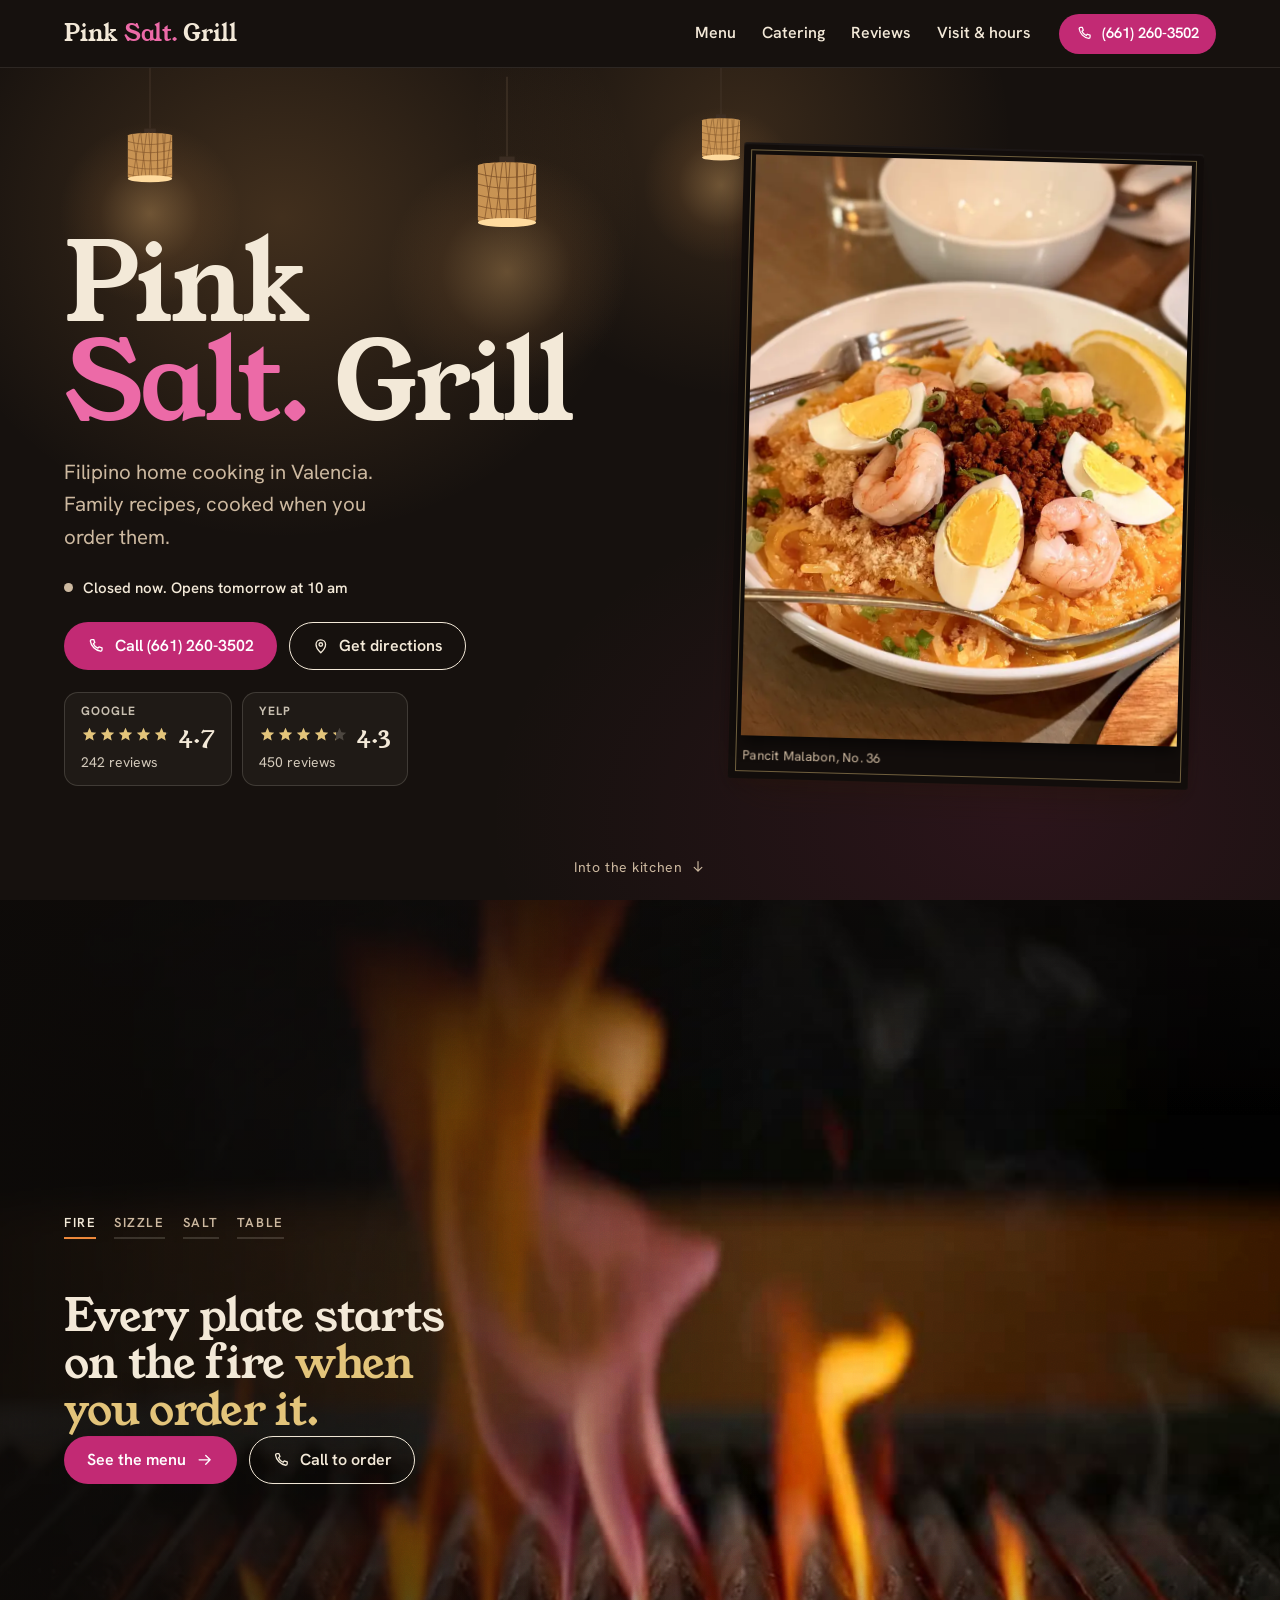
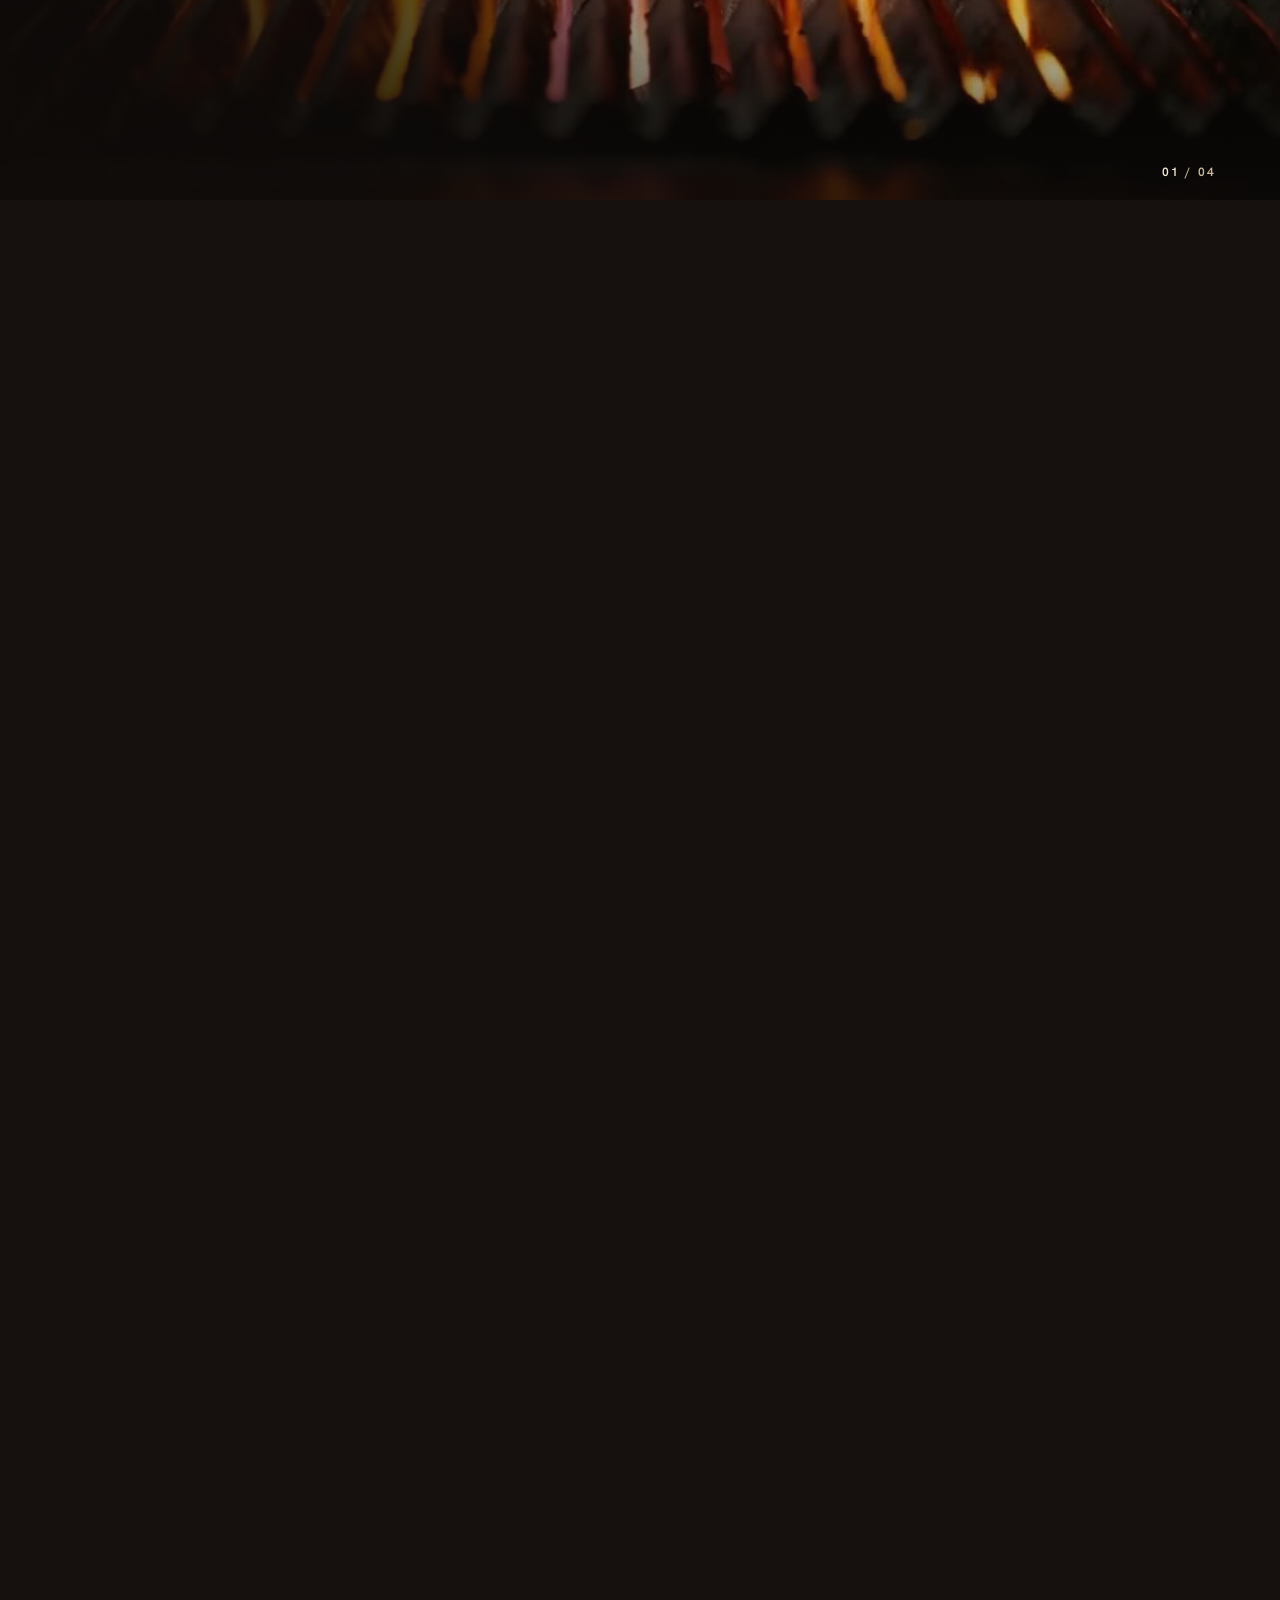
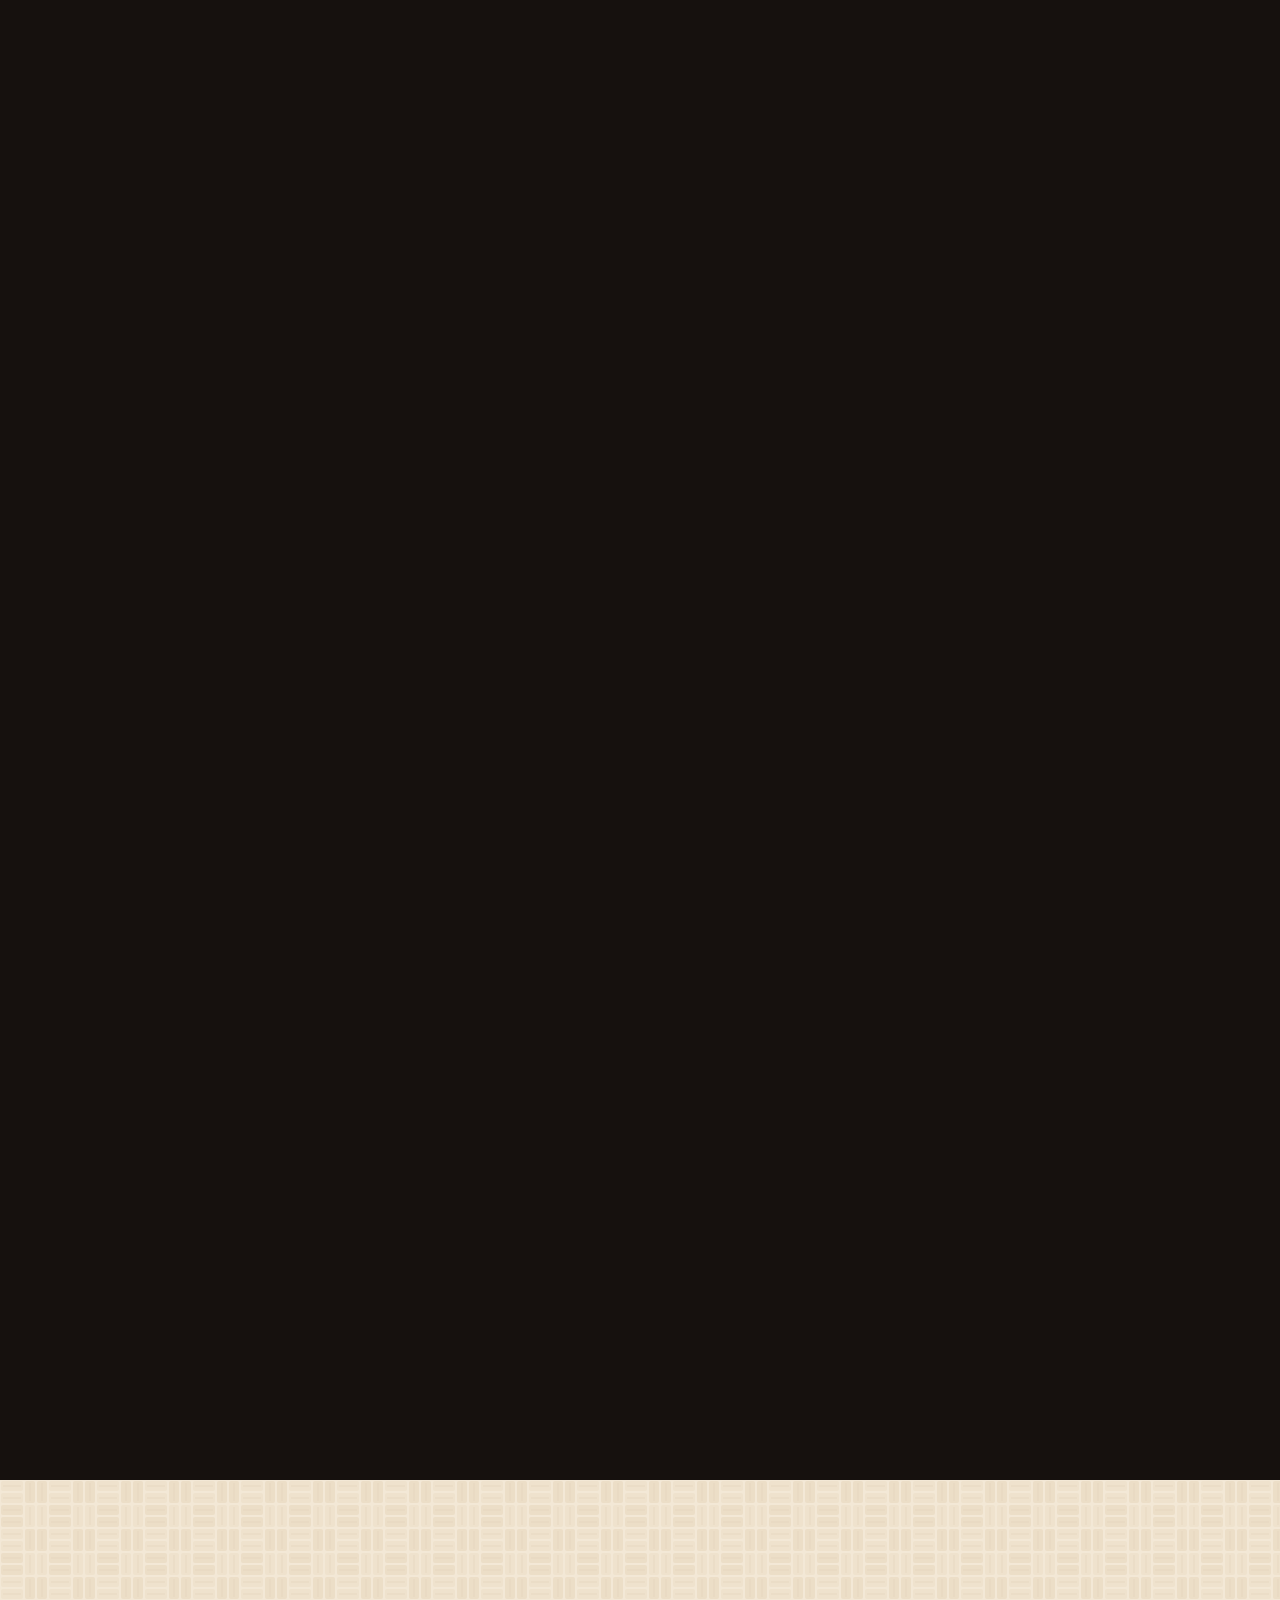
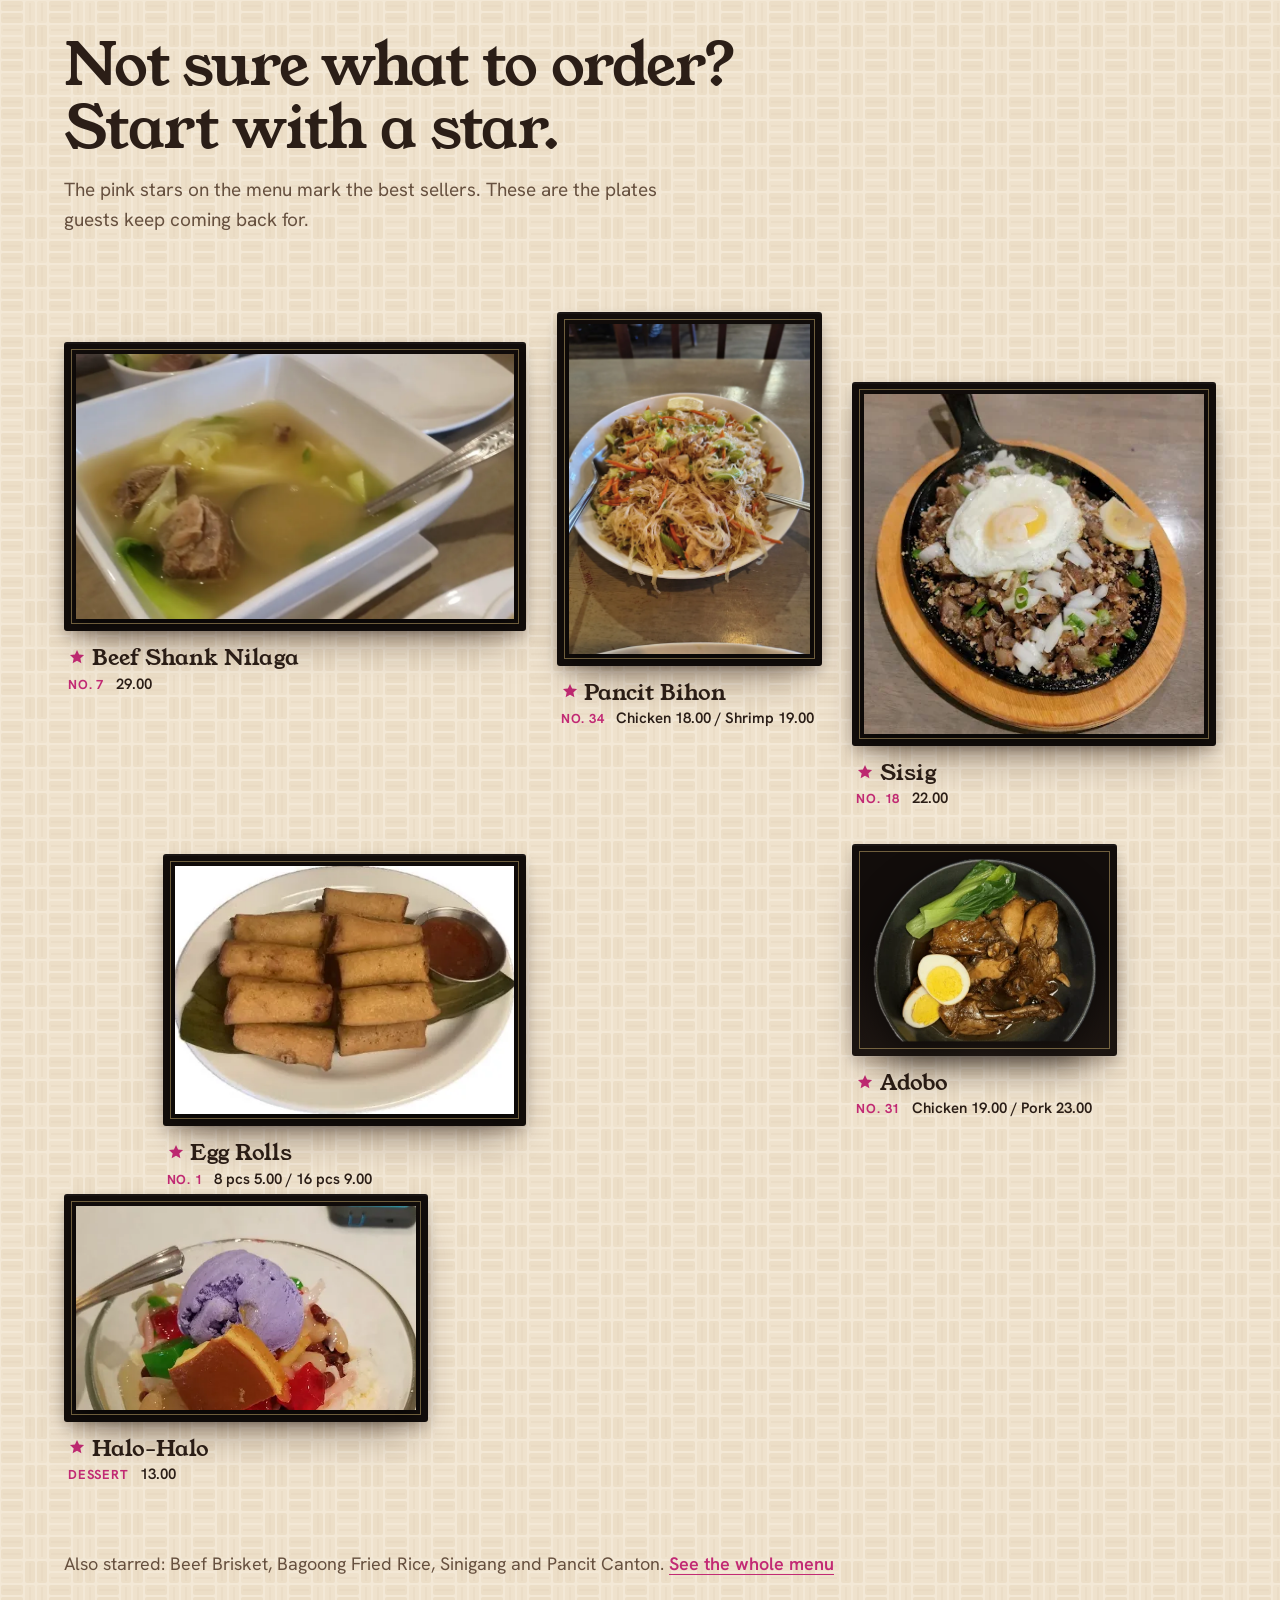
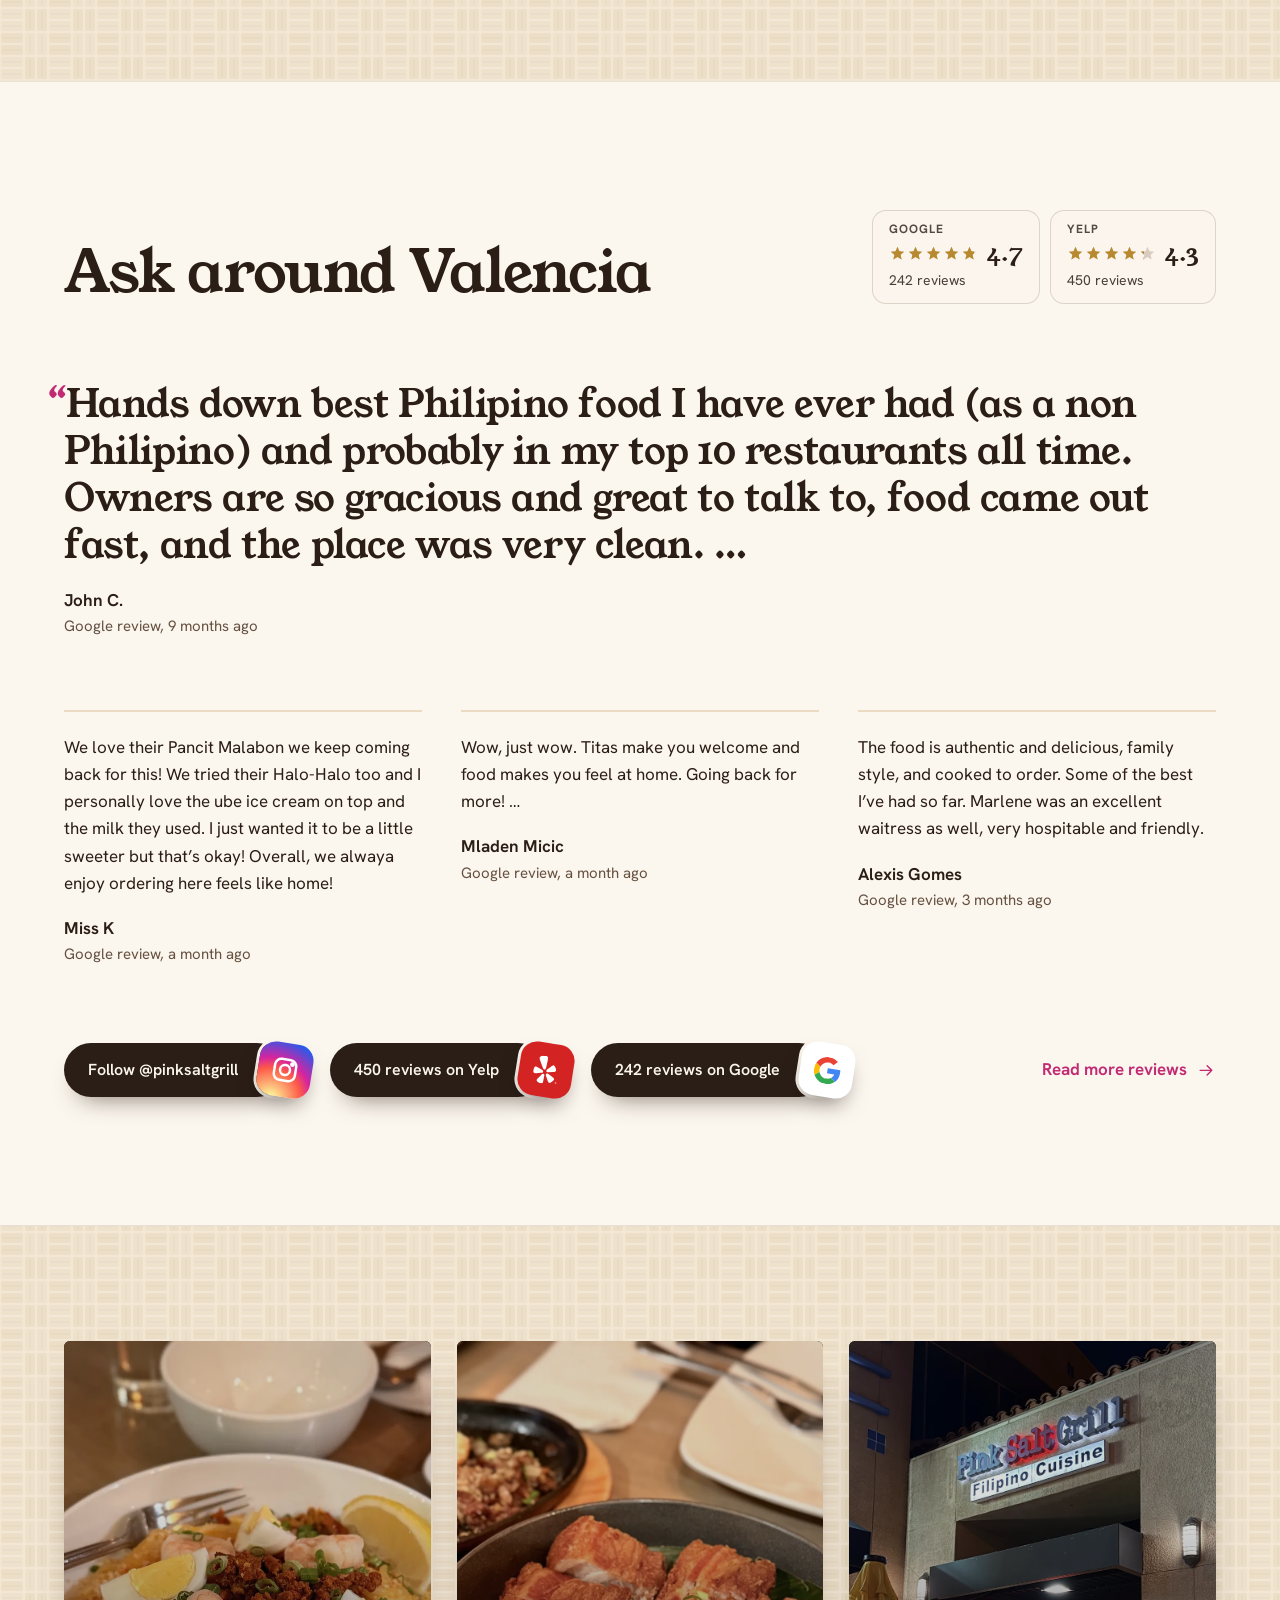
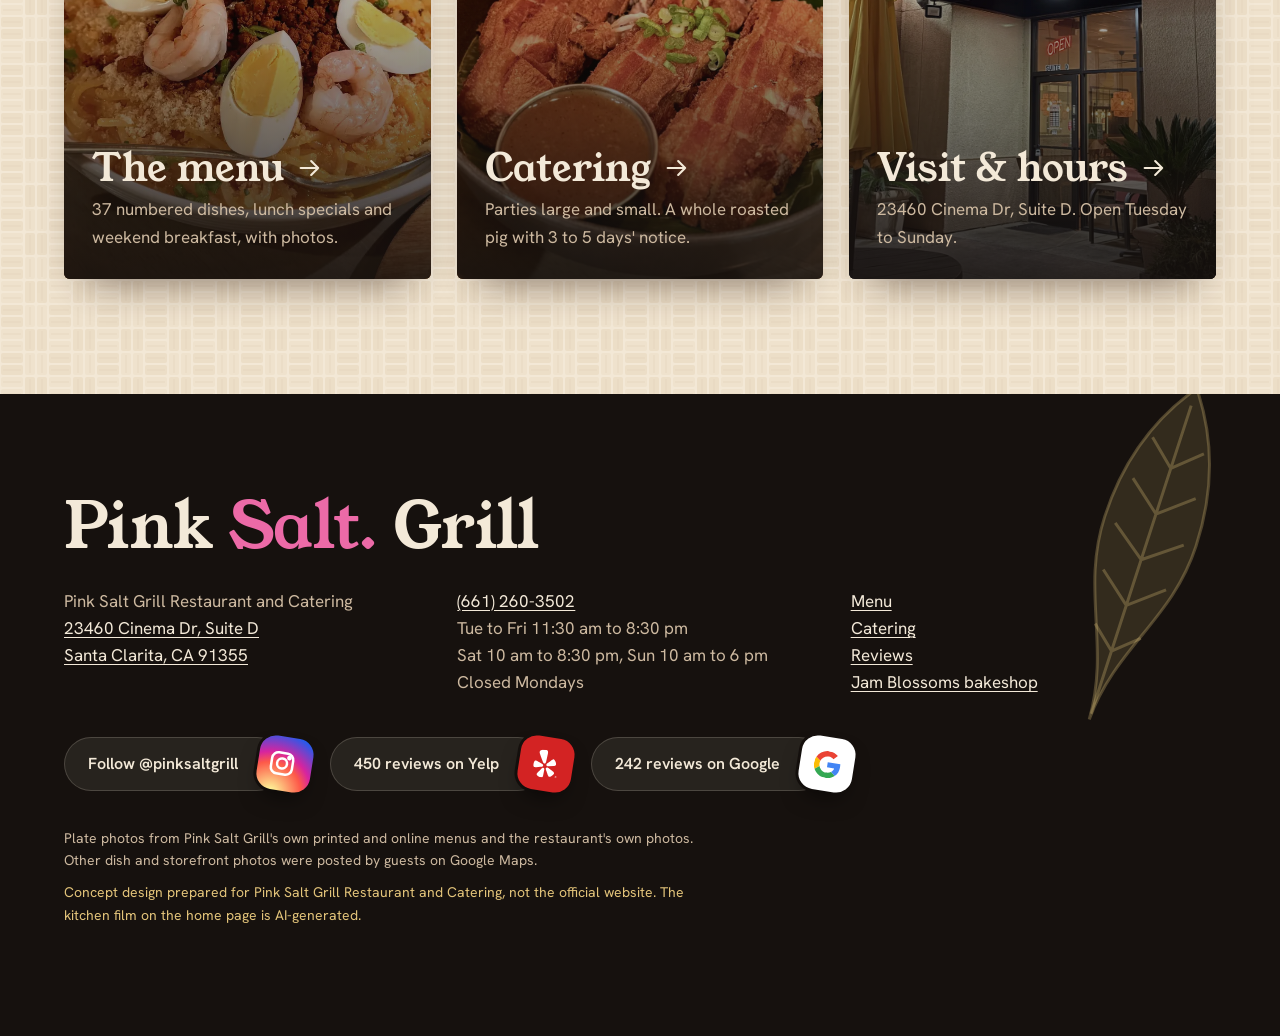
==== commit be8428fd: "Kitchen film, sharper dish photos, No. 19 at 19.00 - The kitchen scroll scene is now a four-clip fil" ====
--- a/index.html
+++ b/index.html
@@ -80,11 +80,10 @@
   <section class="kitchen" id="kitchen" data-dark aria-labelledby="k-h">
     <h2 id="k-h" class="sr">From the fire to your table</h2>
     <div class="stage">
-      <div class="k-table" aria-hidden="true"></div>
-      <canvas class="k-fire" aria-hidden="true"></canvas>
-      <div class="k-plates" aria-hidden="true"><img class="kp kp-bagoong" src="assets/img/plate-bagoong.webp" width="269" height="371" alt="" decoding="async"><img class="kp kp-karekare" src="assets/img/plate-karekare.webp" width="267" height="383" alt="" decoding="async"><img class="kp kp-skewers" src="assets/img/plate-skewers.webp" width="246" height="487" alt="" decoding="async"><img class="kp kp-friedchicken" src="assets/img/plate-friedchicken.webp" width="454" height="457" alt="" decoding="async"></div>
-      <img class="k-skillet" src="assets/img/plate-sisig.webp" width="351" height="475" alt="Sisig sizzling in a cast-iron skillet with a fried egg on top" decoding="async">
-      <canvas class="k-air" aria-hidden="true"></canvas>
+      <div class="k-film" aria-hidden="true"><video class="k-clip" muted playsinline loop preload="auto" poster="assets/film/k-fire.jpg" width="1280" height="732"><source src="assets/film/k-fire.mp4" type="video/mp4"></video><video class="k-clip" muted playsinline loop preload="none" poster="assets/film/k-sizzle.jpg" width="1280" height="732"><source src="assets/film/k-sizzle.mp4" type="video/mp4"></video><video class="k-clip" muted playsinline loop preload="none" poster="assets/film/k-salt.jpg" width="1280" height="732"><source src="assets/film/k-salt.mp4" type="video/mp4"></video><video class="k-clip" muted playsinline loop preload="none" poster="assets/film/k-table.jpg" width="1280" height="732"><source src="assets/film/k-table.mp4" type="video/mp4"></video></div>
+      <div class="k-shade" aria-hidden="true"></div>
+      <div class="k-bars" aria-hidden="true"><i></i><i></i></div>
+      <p class="k-tc" aria-hidden="true"><span class="k-tc-n">01</span> / 04</p>
       <div class="k-copy">
         <ol class="k-rail" aria-hidden="true"><li>Fire</li><li>Sizzle</li><li>Salt</li><li>Table</li></ol>
         <div class="k-lines">
@@ -103,7 +102,7 @@
       <h2 id="stars-h">Not sure what to order? Start with a star.</h2>
       <p>The pink stars on the menu mark the best sellers. These are the plates guests keep coming back for.</p>
     </div>
-    <ul class="gallery"><li class="hang g-a"><figure class="frame"><img src="assets/img/nilaga.webp" width="1000" height="562" alt="Beef shank nilaga soup with cabbage and bok choy" loading="lazy"></figure><p class="label"><span class="no">No. 7</span><b><svg class="st" aria-hidden="true"><use href="#i-star"/></svg>Beef Shank Nilaga</b><span class="pr">29.00</span></p></li><li class="hang g-b"><figure class="frame"><img src="assets/img/pancit-bihon.webp" width="1000" height="1333" alt="Pancit bihon: stir-fried rice noodles with vegetables" loading="lazy"></figure><p class="label"><span class="no">No. 34</span><b><svg class="st" aria-hidden="true"><use href="#i-star"/></svg>Pancit Bihon</b><span class="pr">Chicken 18.00 / Shrimp 19.00</span></p></li><li class="hang g-c"><figure class="frame frame-cut"><img src="assets/img/plate-sisig.webp" width="351" height="475" alt="Sisig in a cast-iron skillet with a fried egg" loading="lazy"></figure><p class="label"><span class="no">No. 18</span><b><svg class="st" aria-hidden="true"><use href="#i-star"/></svg>Sisig</b><span class="pr">22.00</span></p></li><li class="hang g-d"><figure class="frame"><img src="assets/img/egg-rolls.webp" width="468" height="338" alt="Lumpia egg rolls on banana leaf with sweet chili sauce" loading="lazy"></figure><p class="label"><span class="no">No. 1</span><b><svg class="st" aria-hidden="true"><use href="#i-star"/></svg>Egg Rolls</b><span class="pr">8 pcs 5.00 / 16 pcs 9.00</span></p></li><li class="hang g-e"><figure class="frame frame-cut"><img src="assets/img/plate-adobo.webp" width="335" height="276" alt="Adobo with hard-boiled egg and bok choy" loading="lazy"></figure><p class="label"><span class="no">No. 31</span><b><svg class="st" aria-hidden="true"><use href="#i-star"/></svg>Adobo</b><span class="pr">Chicken 19.00 / Pork 23.00</span></p></li><li class="hang g-f"><figure class="frame"><img src="assets/img/halo-halo.webp" width="582" height="338" alt="Halo-halo topped with ube ice cream" loading="lazy"></figure><p class="label"><span class="no">Dessert</span><b><svg class="st" aria-hidden="true"><use href="#i-star"/></svg>Halo-Halo</b><span class="pr">13.00</span></p></li></ul>
+    <ul class="gallery"><li class="hang g-a"><figure class="frame"><img src="assets/img/nilaga.webp" width="1000" height="562" alt="Beef shank nilaga soup with cabbage and bok choy" loading="lazy"></figure><p class="label"><span class="no">No. 7</span><b><svg class="st" aria-hidden="true"><use href="#i-star"/></svg>Beef Shank Nilaga</b><span class="pr">29.00</span></p></li><li class="hang g-b"><figure class="frame"><img src="assets/img/pancit-bihon.webp" width="1000" height="1333" alt="Pancit bihon: stir-fried rice noodles with vegetables" loading="lazy"></figure><p class="label"><span class="no">No. 34</span><b><svg class="st" aria-hidden="true"><use href="#i-star"/></svg>Pancit Bihon</b><span class="pr">Chicken 18.00 / Shrimp 19.00</span></p></li><li class="hang g-c"><figure class="frame"><img src="assets/img/sisig.webp" width="382" height="382" alt="Sisig on a sizzling cast-iron plate with a fried egg, onion and calamansi" loading="lazy"></figure><p class="label"><span class="no">No. 18</span><b><svg class="st" aria-hidden="true"><use href="#i-star"/></svg>Sisig</b><span class="pr">22.00</span></p></li><li class="hang g-d"><figure class="frame"><img src="assets/img/egg-rolls.webp" width="468" height="338" alt="Lumpia egg rolls on banana leaf with sweet chili sauce" loading="lazy"></figure><p class="label"><span class="no">No. 1</span><b><svg class="st" aria-hidden="true"><use href="#i-star"/></svg>Egg Rolls</b><span class="pr">8 pcs 5.00 / 16 pcs 9.00</span></p></li><li class="hang g-e"><figure class="frame frame-cut"><img src="assets/img/plate-adobo.webp" width="335" height="276" alt="Adobo with hard-boiled egg and bok choy" loading="lazy"></figure><p class="label"><span class="no">No. 31</span><b><svg class="st" aria-hidden="true"><use href="#i-star"/></svg>Adobo</b><span class="pr">Chicken 19.00 / Pork 23.00</span></p></li><li class="hang g-f"><figure class="frame"><img src="assets/img/halo-halo-hq.webp" width="510" height="319" alt="Halo-halo topped with ube ice cream" loading="lazy"></figure><p class="label"><span class="no">Dessert</span><b><svg class="st" aria-hidden="true"><use href="#i-star"/></svg>Halo-Halo</b><span class="pr">13.00</span></p></li></ul>
     <p class="also">Also starred: Beef Brisket, Bagoong Fried Rice, Sinigang and Pancit Canton. <a href="menu/" data-anchor="#menu">See the whole menu</a></p>
   </section>
 
@@ -129,7 +128,7 @@
     <p class="legend"><span><svg class="st" aria-hidden="true"><use href="#i-star"/></svg> Best seller</span><span><abbr class="tag" title="Vegetarian">V</abbr> Vegetarian</span><span><abbr class="tag" title="Gluten free">GF</abbr> Gluten free</span></p>
   </div>
   <nav class="chips" aria-label="Menu sections"><a href="#m-starters">Starters</a><a href="#m-soups">Soups</a><a href="#m-vegetables">Vegetables</a><a href="#m-seafood">Seafood</a><a href="#m-chef">Chef Specials</a><a href="#m-meats">Pork, Chicken &amp; Beef</a><a href="#m-staples">Filipino Staples</a><a href="#m-noodles">Noodles</a><a href="#m-lunch">Lunch specials</a><a href="#m-breakfast">Weekend breakfast</a><a href="#m-more">Rice, dessert &amp; drinks</a></nav>
-  <div class="msecs"><section class="msec" id="m-starters" aria-labelledby="mh-starters"><h3 id="mh-starters">Starters</h3><ol class="dishes"><li class="dish is-star" id="dish-1"><span class="ph"><img src="assets/img/dish/1.webp" width="240" height="240" alt="Egg Rolls" loading="lazy" decoding="async"></span><div class="dish-tx"><h4><span class="no">1</span>Egg Rolls<svg class="st" aria-hidden="true"><use href="#i-star"/></svg> <span class="fil">“Lumpia”</span></h4><p>Choice of pork or chicken, served with sweet chili sauce.</p></div><p class="dish-p"><span>8 pcs 5.00</span><span>16 pcs 9.00</span></p></li><li class="dish" id="dish-2"><span class="ph ph-none" aria-hidden="true"><span>2</span></span><div class="dish-tx"><h4><span class="no">2</span>Veggie Egg Rolls <abbr class="tag" title="Vegetarian">V</abbr></h4><p>Served with garlic vinegar sauce.</p></div><p class="dish-p"><span>7.00</span></p></li><li class="dish" id="dish-3"><span class="ph"><img src="assets/img/dish/3.webp" width="240" height="240" alt="Crispy Fried Pork &amp; Tofu" loading="lazy" decoding="async"></span><div class="dish-tx"><h4><span class="no">3</span>Crispy Fried Pork &amp; Tofu</h4><p>Soy-vinegar sauce, onions.</p></div><p class="dish-p"><span>14.00</span></p></li><li class="dish" id="dish-4"><span class="ph ph-none" aria-hidden="true"><span>4</span></span><div class="dish-tx"><h4><span class="no">4</span>Crispy Fried Tofu <abbr class="tag" title="Vegetarian">V</abbr></h4><p>Soy-vinegar sauce, onions.</p></div><p class="dish-p"><span>12.00</span></p></li><li class="dish" id="dish-5"><span class="ph"><img src="assets/img/dish/5.webp" width="240" height="240" alt="Chicken Empanada" loading="lazy" decoding="async"></span><div class="dish-tx"><h4><span class="no">5</span>Chicken Empanada</h4><p>In mildly sweet pastry dough.</p></div><p class="dish-p"><span>5.00</span></p></li><li class="dish" id="dish-6"><span class="ph"><img src="assets/img/dish/6.webp" width="240" height="240" alt="Shrimp &amp; Pork Dumplings" loading="lazy" decoding="async"></span><div class="dish-tx"><h4><span class="no">6</span>Shrimp &amp; Pork Dumplings <span class="fil">“Shumai”</span></h4><p>Steamed dumplings, soy sesame sauce, black sesame seeds.</p></div><p class="dish-p"><span>9.00</span></p></li></ol></section><section class="msec" id="m-soups" aria-labelledby="mh-soups"><h3 id="mh-soups">Soups</h3><ol class="dishes"><li class="dish is-star" id="dish-7"><span class="ph"><img src="assets/img/dish/7.webp" width="240" height="240" alt="Beef Shank Nilaga" loading="lazy" decoding="async"></span><div class="dish-tx"><h4><span class="no">7</span>Beef Shank Nilaga<svg class="st" aria-hidden="true"><use href="#i-star"/></svg></h4><p>Slow-cooked beef, cabbage, bok choy, potatoes.</p></div><p class="dish-p"><span>29.00</span></p></li><li class="dish" id="dish-8"><span class="ph"><img src="assets/img/dish/8.webp" width="240" height="240" alt="Chicken Porridge" loading="lazy" decoding="async"></span><div class="dish-tx"><h4><span class="no">8</span>Chicken Porridge <span class="fil">“Arroz Caldo”</span></h4><p>Tender boneless chicken, ginger, garlic, scallions.</p></div><p class="dish-p"><span>Sm 13.00</span><span>L 16.00</span></p></li><li class="dish" id="dish-9"><span class="ph ph-none" aria-hidden="true"><span>9</span></span><div class="dish-tx"><h4><span class="no">9</span>Rice Porridge w/ Tripe</h4><p>Tripe, ginger, scallions.</p></div><p class="dish-p"><span>Sm 13.00</span><span>L 16.00</span></p></li><li class="dish" id="dish-10"><span class="ph ph-none" aria-hidden="true"><span>10</span></span><div class="dish-tx"><h4><span class="no">10</span>Mung Bean Soup <span class="fil">“Mongo”</span></h4><p>Spinach, bitter melon, crispy pork.</p></div><p class="dish-p"><span>Pork 17.00</span><span>Shrimp 24.00</span></p></li><li class="dish" id="dish-11"><span class="ph"><img src="assets/img/dish/11.webp" width="240" height="240" alt="Batchoy" loading="lazy" decoding="async"></span><div class="dish-tx"><h4><span class="no">11</span>Batchoy</h4><p>Beef noodle soup with pork belly and beef liver, topped with pork rinds.</p></div><p class="dish-p"><span>17.00</span></p></li></ol></section><section class="msec" id="m-vegetables" aria-labelledby="mh-vegetables"><h3 id="mh-vegetables">Vegetables</h3><ol class="dishes"><li class="dish" id="dish-12"><span class="ph"><img src="assets/img/dish/12.webp" width="240" height="240" alt="Eggplant Omelette" loading="lazy" decoding="async"></span><div class="dish-tx"><h4><span class="no">12</span>Eggplant Omelette <span class="fil">“Tortang Talong”</span> <abbr class="tag" title="Gluten free">GF</abbr></h4><p>Fire-roasted, cooked in eggs.</p></div><p class="dish-p"><span>19.00</span></p></li><li class="dish" id="dish-13"><span class="ph"><img src="assets/img/dish/13.webp" width="240" height="240" alt="Stir Fried Veggies" loading="lazy" decoding="async"></span><div class="dish-tx"><h4><span class="no">13</span>Stir Fried Veggies <abbr class="tag" title="Vegetarian">V</abbr></h4><p>Mixed veggies sautéed in sesame soy sauce.</p></div><p class="dish-p"><span>16.00</span></p></li><li class="dish" id="dish-14"><span class="ph"><img src="assets/img/dish/14.webp" width="240" height="240" alt="Bok Choy" loading="lazy" decoding="async"></span><div class="dish-tx"><h4><span class="no">14</span>Bok Choy <abbr class="tag" title="Vegetarian">V</abbr></h4><p>Soy-vinegar sauce, onions.</p></div><p class="dish-p"><span>14.00</span></p></li></ol></section><section class="msec" id="m-seafood" aria-labelledby="mh-seafood"><h3 id="mh-seafood">Seafood</h3><ol class="dishes"><li class="dish" id="dish-15"><span class="ph"><img src="assets/img/dish/15.webp" width="240" height="240" alt="Milk Fish" loading="lazy" decoding="async"></span><div class="dish-tx"><h4><span class="no">15</span>Milk Fish <span class="fil">“Daing”</span></h4><p>Fried, served with mango salsa.</p></div><p class="dish-p"><span>23.00</span></p></li><li class="dish" id="dish-16"><span class="ph ph-none" aria-hidden="true"><span>16</span></span><div class="dish-tx"><h4><span class="no">16</span>Pampano</h4><p>Grilled or fried, served with mango salad.</p></div><p class="dish-p"><span>19.00</span></p></li><li class="dish" id="dish-17"><span class="ph"><img src="assets/img/dish/17.webp" width="240" height="240" alt="Squid Adobo" loading="lazy" decoding="async"></span><div class="dish-tx"><h4><span class="no">17</span>Squid Adobo</h4><p>Sautéed and stewed in soy sauce and vinegar.</p></div><p class="dish-p"><span>22.00</span></p></li></ol></section><section class="msec" id="m-chef" aria-labelledby="mh-chef"><h3 id="mh-chef">Chef Specials</h3><ol class="dishes"><li class="dish is-star" id="dish-18"><span class="ph"><img src="assets/img/dish/18.webp" width="240" height="240" alt="Sisig" loading="lazy" decoding="async"></span><div class="dish-tx"><h4><span class="no">18</span>Sisig<svg class="st" aria-hidden="true"><use href="#i-star"/></svg></h4><p>Grilled and marinated pork served on a hot plate.</p></div><p class="dish-p"><span>22.00</span></p></li><li class="dish" id="dish-19"><span class="ph"><img src="assets/img/dish/19.webp" width="240" height="240" alt="Grilled Pork Belly" loading="lazy" decoding="async"></span><div class="dish-tx"><h4><span class="no">19</span>Grilled Pork Belly</h4><p>Served with garlic vinegar sauce.</p></div><p class="dish-p"><span>7.00</span></p></li><li class="dish" id="dish-20"><span class="ph"><img src="assets/img/dish/20.webp" width="240" height="240" alt="Crispy Pork Belly" loading="lazy" decoding="async"></span><div class="dish-tx"><h4><span class="no">20</span>Crispy Pork Belly <span class="fil">“Lechon Kawali”</span></h4><p>Skin on and fried to a golden crisp.</p></div><p class="dish-p"><span>23.00</span></p></li><li class="dish is-star" id="dish-21"><span class="ph"><img src="assets/img/dish/21.webp" width="240" height="240" alt="Beef Brisket" loading="lazy" decoding="async"></span><div class="dish-tx"><h4><span class="no">21</span>Beef Brisket<svg class="st" aria-hidden="true"><use href="#i-star"/></svg></h4><p>Slow-roasted and tender in mushroom gravy.</p></div><p class="dish-p"><span>24.00</span></p></li><li class="dish is-star" id="dish-22"><span class="ph"><img src="assets/img/dish/22.webp" width="240" height="240" alt="Bagoong Fried Rice" loading="lazy" decoding="async"></span><div class="dish-tx"><h4><span class="no">22</span>Bagoong Fried Rice<svg class="st" aria-hidden="true"><use href="#i-star"/></svg></h4><p>Rice sautéed in shrimp paste with crispy pork, tomato and mangoes.</p></div><p class="dish-p"><span>22.00</span></p></li></ol></section><section class="msec" id="m-meats" aria-labelledby="mh-meats"><h3 id="mh-meats">Pork, Chicken &amp; Beef</h3><ol class="dishes"><li class="dish" id="dish-23"><span class="ph"><img src="assets/img/dish/23.webp" width="240" height="240" alt="Crispy Pork Leg" loading="lazy" decoding="async"></span><div class="dish-tx"><h4><span class="no">23</span>Crispy Pork Leg <span class="fil">“Pata”</span></h4><p>Deep fried, served with soy vinegar sauce.</p></div><p class="dish-p"><span>M 27.00</span><span>L 31.00</span><span>XL 39.00</span></p></li><li class="dish" id="dish-24"><span class="ph"><img src="assets/img/dish/24.webp" width="240" height="240" alt="Fried Chicken" loading="lazy" decoding="async"></span><div class="dish-tx"><h4><span class="no">24</span>Fried Chicken</h4><p>Deep fried, served with banana ketchup.</p></div><p class="dish-p"><span>Half 13.00</span><span>Whole 20.00</span></p></li><li class="dish" id="dish-25"><span class="ph"><img src="assets/img/dish/25.webp" width="240" height="240" alt="BBQ Chicken" loading="lazy" decoding="async"></span><div class="dish-tx"><h4><span class="no">25</span>BBQ Chicken</h4><p>Marinated and glazed with bbq sauce.</p></div><p class="dish-p"><span>18.00</span></p></li><li class="dish" id="dish-26"><span class="ph"><img src="assets/img/dish/26.webp" width="240" height="240" alt="BBQ Pork Skewers" loading="lazy" decoding="async"></span><div class="dish-tx"><h4><span class="no">26</span>BBQ Pork Skewers</h4><p>Two skewers, marinated and glazed with bbq sauce.</p></div><p class="dish-p"><span>13.00</span></p></li><li class="dish" id="dish-27"><span class="ph ph-none" aria-hidden="true"><span>27</span></span><div class="dish-tx"><h4><span class="no">27</span>Beef Steak</h4><p>Thinly sliced marinated beef, caramelized onion.</p></div><p class="dish-p"><span>24.00</span></p></li></ol></section><section class="msec" id="m-staples" aria-labelledby="mh-staples"><h3 id="mh-staples">Filipino Staples</h3><ol class="dishes"><li class="dish" id="dish-28"><span class="ph ph-none" aria-hidden="true"><span>28</span></span><div class="dish-tx"><h4><span class="no">28</span>Pinakbet</h4><p>Veggies in shrimp sauce: okra, squash, green beans, eggplant, bitter melon.</p></div><p class="dish-p"><span>19.00</span></p></li><li class="dish" id="dish-29"><span class="ph ph-none" aria-hidden="true"><span>29</span></span><div class="dish-tx"><h4><span class="no">29</span>Kalabasa</h4><p>Squash and green beans in coconut milk with shrimp paste.</p></div><p class="dish-p"><span>Veggie 20.00</span><span>Pork 22.00</span><span>Shrimp 23.00</span></p></li><li class="dish is-star" id="dish-30"><span class="ph"><img src="assets/img/dish/30.webp" width="240" height="240" alt="Sinigang" loading="lazy" decoding="async"></span><div class="dish-tx"><h4><span class="no">30</span>Sinigang<svg class="st" aria-hidden="true"><use href="#i-star"/></svg></h4><p>Tamarind broth, daikon radish, tomatoes, veggies.</p></div><p class="dish-p"><span>Pork 21.00</span><span>Beef 29.00</span><span>Milk Fish 19.00</span><span>Pampano 19.00</span></p></li><li class="dish is-star" id="dish-31"><span class="ph"><img src="assets/img/dish/31.webp" width="240" height="240" alt="Adobo" loading="lazy" decoding="async"></span><div class="dish-tx"><h4><span class="no">31</span>Adobo<svg class="st" aria-hidden="true"><use href="#i-star"/></svg></h4><p>Braised and simmered in soy sauce, vinegar and garlic.</p></div><p class="dish-p"><span>Pork 23.00</span><span>Chicken 19.00</span><span>Mixed 24.00</span></p></li><li class="dish" id="dish-32"><span class="ph ph-none" aria-hidden="true"><span>32</span></span><div class="dish-tx"><h4><span class="no">32</span>Dinuguan</h4><p>Savory, rich pork stew with crispy pork belly.</p></div><p class="dish-p"><span>18.00</span></p></li><li class="dish" id="dish-33"><span class="ph"><img src="assets/img/dish/33.webp" width="240" height="240" alt="Oxtail Stew" loading="lazy" decoding="async"></span><div class="dish-tx"><h4><span class="no">33</span>Oxtail Stew <span class="fil">“Kare Kare”</span></h4><p>Tender oxtail, tripe, bok choy, green beans, eggplant in peanut sauce.</p></div><p class="dish-p"><span>31.00</span></p></li></ol></section><section class="msec" id="m-noodles" aria-labelledby="mh-noodles"><h3 id="mh-noodles">Noodles</h3><ol class="dishes"><li class="dish is-star" id="dish-34"><span class="ph"><img src="assets/img/dish/34.webp" width="240" height="240" alt="Pancit Bihon" loading="lazy" decoding="async"></span><div class="dish-tx"><h4><span class="no">34</span>Pancit Bihon<svg class="st" aria-hidden="true"><use href="#i-star"/></svg></h4><p>Stir-fried rice noodles.</p></div><p class="dish-p"><span>Chicken 18.00</span><span>Shrimp 19.00</span></p></li><li class="dish is-star" id="dish-35"><span class="ph"><img src="assets/img/dish/35.webp" width="240" height="240" alt="Pancit Canton" loading="lazy" decoding="async"></span><div class="dish-tx"><h4><span class="no">35</span>Pancit Canton<svg class="st" aria-hidden="true"><use href="#i-star"/></svg></h4><p>Stir-fried egg noodles with veggies.</p></div><p class="dish-p"><span>Chicken 18.00</span><span>Shrimp 19.00</span></p></li><li class="dish" id="dish-36"><span class="ph"><img src="assets/img/dish/36.webp" width="240" height="240" alt="Pancit Malabon" loading="lazy" decoding="async"></span><div class="dish-tx"><h4><span class="no">36</span>Pancit Malabon</h4><p>Thick rice noodles tossed in egg yolks, ground beef, shrimp, chicharrón, fried garlic, spring onions and hard-boiled egg.</p></div><p class="dish-p"><span>20.00</span></p></li><li class="dish" id="dish-37"><span class="ph"><img src="assets/img/dish/37.webp" width="240" height="240" alt="Filipino Spaghetti" loading="lazy" decoding="async"></span><div class="dish-tx"><h4><span class="no">37</span>Filipino Spaghetti</h4><p>Sweet tomato sauce, hot dogs, parmesan, parsley.</p></div><p class="dish-p"><span>20.00</span></p></li></ol></section></div>
+  <div class="msecs"><section class="msec" id="m-starters" aria-labelledby="mh-starters"><h3 id="mh-starters">Starters</h3><ol class="dishes"><li class="dish is-star" id="dish-1"><span class="ph"><img src="assets/img/dish/1.webp" width="240" height="240" alt="Egg Rolls" loading="lazy" decoding="async"></span><div class="dish-tx"><h4><span class="no">1</span>Egg Rolls<svg class="st" aria-hidden="true"><use href="#i-star"/></svg> <span class="fil">“Lumpia”</span></h4><p>Choice of pork or chicken, served with sweet chili sauce.</p></div><p class="dish-p"><span>8 pcs 5.00</span><span>16 pcs 9.00</span></p></li><li class="dish" id="dish-2"><span class="ph ph-none" aria-hidden="true"><span>2</span></span><div class="dish-tx"><h4><span class="no">2</span>Veggie Egg Rolls <abbr class="tag" title="Vegetarian">V</abbr></h4><p>Served with garlic vinegar sauce.</p></div><p class="dish-p"><span>7.00</span></p></li><li class="dish" id="dish-3"><span class="ph"><img src="assets/img/dish/3.webp" width="240" height="240" alt="Crispy Fried Pork &amp; Tofu" loading="lazy" decoding="async"></span><div class="dish-tx"><h4><span class="no">3</span>Crispy Fried Pork &amp; Tofu</h4><p>Soy-vinegar sauce, onions.</p></div><p class="dish-p"><span>14.00</span></p></li><li class="dish" id="dish-4"><span class="ph ph-none" aria-hidden="true"><span>4</span></span><div class="dish-tx"><h4><span class="no">4</span>Crispy Fried Tofu <abbr class="tag" title="Vegetarian">V</abbr></h4><p>Soy-vinegar sauce, onions.</p></div><p class="dish-p"><span>12.00</span></p></li><li class="dish" id="dish-5"><span class="ph"><img src="assets/img/dish/5.webp" width="240" height="240" alt="Chicken Empanada" loading="lazy" decoding="async"></span><div class="dish-tx"><h4><span class="no">5</span>Chicken Empanada</h4><p>In mildly sweet pastry dough.</p></div><p class="dish-p"><span>5.00</span></p></li><li class="dish" id="dish-6"><span class="ph"><img src="assets/img/dish/6.webp" width="240" height="240" alt="Shrimp &amp; Pork Dumplings" loading="lazy" decoding="async"></span><div class="dish-tx"><h4><span class="no">6</span>Shrimp &amp; Pork Dumplings <span class="fil">“Shumai”</span></h4><p>Steamed dumplings, soy sesame sauce, black sesame seeds.</p></div><p class="dish-p"><span>9.00</span></p></li></ol></section><section class="msec" id="m-soups" aria-labelledby="mh-soups"><h3 id="mh-soups">Soups</h3><ol class="dishes"><li class="dish is-star" id="dish-7"><span class="ph"><img src="assets/img/dish/7.webp" width="240" height="240" alt="Beef Shank Nilaga" loading="lazy" decoding="async"></span><div class="dish-tx"><h4><span class="no">7</span>Beef Shank Nilaga<svg class="st" aria-hidden="true"><use href="#i-star"/></svg></h4><p>Slow-cooked beef, cabbage, bok choy, potatoes.</p></div><p class="dish-p"><span>29.00</span></p></li><li class="dish" id="dish-8"><span class="ph"><img src="assets/img/dish/8.webp" width="240" height="240" alt="Chicken Porridge" loading="lazy" decoding="async"></span><div class="dish-tx"><h4><span class="no">8</span>Chicken Porridge <span class="fil">“Arroz Caldo”</span></h4><p>Tender boneless chicken, ginger, garlic, scallions.</p></div><p class="dish-p"><span>Sm 13.00</span><span>L 16.00</span></p></li><li class="dish" id="dish-9"><span class="ph ph-none" aria-hidden="true"><span>9</span></span><div class="dish-tx"><h4><span class="no">9</span>Rice Porridge w/ Tripe</h4><p>Tripe, ginger, scallions.</p></div><p class="dish-p"><span>Sm 13.00</span><span>L 16.00</span></p></li><li class="dish" id="dish-10"><span class="ph ph-none" aria-hidden="true"><span>10</span></span><div class="dish-tx"><h4><span class="no">10</span>Mung Bean Soup <span class="fil">“Mongo”</span></h4><p>Spinach, bitter melon, crispy pork.</p></div><p class="dish-p"><span>Pork 17.00</span><span>Shrimp 24.00</span></p></li><li class="dish" id="dish-11"><span class="ph"><img src="assets/img/dish/11.webp" width="240" height="240" alt="Batchoy" loading="lazy" decoding="async"></span><div class="dish-tx"><h4><span class="no">11</span>Batchoy</h4><p>Beef noodle soup with pork belly and beef liver, topped with pork rinds.</p></div><p class="dish-p"><span>17.00</span></p></li></ol></section><section class="msec" id="m-vegetables" aria-labelledby="mh-vegetables"><h3 id="mh-vegetables">Vegetables</h3><ol class="dishes"><li class="dish" id="dish-12"><span class="ph"><img src="assets/img/dish/12.webp" width="240" height="240" alt="Eggplant Omelette" loading="lazy" decoding="async"></span><div class="dish-tx"><h4><span class="no">12</span>Eggplant Omelette <span class="fil">“Tortang Talong”</span> <abbr class="tag" title="Gluten free">GF</abbr></h4><p>Fire-roasted, cooked in eggs.</p></div><p class="dish-p"><span>19.00</span></p></li><li class="dish" id="dish-13"><span class="ph"><img src="assets/img/dish/13.webp" width="240" height="240" alt="Stir Fried Veggies" loading="lazy" decoding="async"></span><div class="dish-tx"><h4><span class="no">13</span>Stir Fried Veggies <abbr class="tag" title="Vegetarian">V</abbr></h4><p>Mixed veggies sautéed in sesame soy sauce.</p></div><p class="dish-p"><span>16.00</span></p></li><li class="dish" id="dish-14"><span class="ph"><img src="assets/img/dish/14.webp" width="240" height="240" alt="Bok Choy" loading="lazy" decoding="async"></span><div class="dish-tx"><h4><span class="no">14</span>Bok Choy <abbr class="tag" title="Vegetarian">V</abbr></h4><p>Soy-vinegar sauce, onions.</p></div><p class="dish-p"><span>14.00</span></p></li></ol></section><section class="msec" id="m-seafood" aria-labelledby="mh-seafood"><h3 id="mh-seafood">Seafood</h3><ol class="dishes"><li class="dish" id="dish-15"><span class="ph"><img src="assets/img/dish/15.webp" width="240" height="240" alt="Milk Fish" loading="lazy" decoding="async"></span><div class="dish-tx"><h4><span class="no">15</span>Milk Fish <span class="fil">“Daing”</span></h4><p>Fried, served with mango salsa.</p></div><p class="dish-p"><span>23.00</span></p></li><li class="dish" id="dish-16"><span class="ph ph-none" aria-hidden="true"><span>16</span></span><div class="dish-tx"><h4><span class="no">16</span>Pampano</h4><p>Grilled or fried, served with mango salad.</p></div><p class="dish-p"><span>19.00</span></p></li><li class="dish" id="dish-17"><span class="ph"><img src="assets/img/dish/17.webp" width="240" height="240" alt="Squid Adobo" loading="lazy" decoding="async"></span><div class="dish-tx"><h4><span class="no">17</span>Squid Adobo</h4><p>Sautéed and stewed in soy sauce and vinegar.</p></div><p class="dish-p"><span>22.00</span></p></li></ol></section><section class="msec" id="m-chef" aria-labelledby="mh-chef"><h3 id="mh-chef">Chef Specials</h3><ol class="dishes"><li class="dish is-star" id="dish-18"><span class="ph"><img src="assets/img/dish/18.webp" width="240" height="240" alt="Sisig" loading="lazy" decoding="async"></span><div class="dish-tx"><h4><span class="no">18</span>Sisig<svg class="st" aria-hidden="true"><use href="#i-star"/></svg></h4><p>Grilled and marinated pork served on a hot plate.</p></div><p class="dish-p"><span>22.00</span></p></li><li class="dish" id="dish-19"><span class="ph"><img src="assets/img/dish/19.webp" width="240" height="240" alt="Grilled Pork Belly" loading="lazy" decoding="async"></span><div class="dish-tx"><h4><span class="no">19</span>Grilled Pork Belly</h4><p>Served with garlic vinegar sauce.</p></div><p class="dish-p"><span>19.00</span></p></li><li class="dish" id="dish-20"><span class="ph"><img src="assets/img/dish/20.webp" width="240" height="240" alt="Crispy Pork Belly" loading="lazy" decoding="async"></span><div class="dish-tx"><h4><span class="no">20</span>Crispy Pork Belly <span class="fil">“Lechon Kawali”</span></h4><p>Skin on and fried to a golden crisp.</p></div><p class="dish-p"><span>23.00</span></p></li><li class="dish is-star" id="dish-21"><span class="ph"><img src="assets/img/dish/21.webp" width="240" height="240" alt="Beef Brisket" loading="lazy" decoding="async"></span><div class="dish-tx"><h4><span class="no">21</span>Beef Brisket<svg class="st" aria-hidden="true"><use href="#i-star"/></svg></h4><p>Slow-roasted and tender in mushroom gravy.</p></div><p class="dish-p"><span>24.00</span></p></li><li class="dish is-star" id="dish-22"><span class="ph"><img src="assets/img/dish/22.webp" width="240" height="240" alt="Bagoong Fried Rice" loading="lazy" decoding="async"></span><div class="dish-tx"><h4><span class="no">22</span>Bagoong Fried Rice<svg class="st" aria-hidden="true"><use href="#i-star"/></svg></h4><p>Rice sautéed in shrimp paste with crispy pork, tomato and mangoes.</p></div><p class="dish-p"><span>22.00</span></p></li></ol></section><section class="msec" id="m-meats" aria-labelledby="mh-meats"><h3 id="mh-meats">Pork, Chicken &amp; Beef</h3><ol class="dishes"><li class="dish" id="dish-23"><span class="ph"><img src="assets/img/dish/23.webp" width="240" height="240" alt="Crispy Pork Leg" loading="lazy" decoding="async"></span><div class="dish-tx"><h4><span class="no">23</span>Crispy Pork Leg <span class="fil">“Pata”</span></h4><p>Deep fried, served with soy vinegar sauce.</p></div><p class="dish-p"><span>M 27.00</span><span>L 31.00</span><span>XL 39.00</span></p></li><li class="dish" id="dish-24"><span class="ph"><img src="assets/img/dish/24.webp" width="240" height="240" alt="Fried Chicken" loading="lazy" decoding="async"></span><div class="dish-tx"><h4><span class="no">24</span>Fried Chicken</h4><p>Deep fried, served with banana ketchup.</p></div><p class="dish-p"><span>Half 13.00</span><span>Whole 20.00</span></p></li><li class="dish" id="dish-25"><span class="ph"><img src="assets/img/dish/25.webp" width="240" height="240" alt="BBQ Chicken" loading="lazy" decoding="async"></span><div class="dish-tx"><h4><span class="no">25</span>BBQ Chicken</h4><p>Marinated and glazed with bbq sauce.</p></div><p class="dish-p"><span>18.00</span></p></li><li class="dish" id="dish-26"><span class="ph"><img src="assets/img/dish/26.webp" width="240" height="240" alt="BBQ Pork Skewers" loading="lazy" decoding="async"></span><div class="dish-tx"><h4><span class="no">26</span>BBQ Pork Skewers</h4><p>Two skewers, marinated and glazed with bbq sauce.</p></div><p class="dish-p"><span>13.00</span></p></li><li class="dish" id="dish-27"><span class="ph ph-none" aria-hidden="true"><span>27</span></span><div class="dish-tx"><h4><span class="no">27</span>Beef Steak</h4><p>Thinly sliced marinated beef, caramelized onion.</p></div><p class="dish-p"><span>24.00</span></p></li></ol></section><section class="msec" id="m-staples" aria-labelledby="mh-staples"><h3 id="mh-staples">Filipino Staples</h3><ol class="dishes"><li class="dish" id="dish-28"><span class="ph ph-none" aria-hidden="true"><span>28</span></span><div class="dish-tx"><h4><span class="no">28</span>Pinakbet</h4><p>Veggies in shrimp sauce: okra, squash, green beans, eggplant, bitter melon.</p></div><p class="dish-p"><span>19.00</span></p></li><li class="dish" id="dish-29"><span class="ph ph-none" aria-hidden="true"><span>29</span></span><div class="dish-tx"><h4><span class="no">29</span>Kalabasa</h4><p>Squash and green beans in coconut milk with shrimp paste.</p></div><p class="dish-p"><span>Veggie 20.00</span><span>Pork 22.00</span><span>Shrimp 23.00</span></p></li><li class="dish is-star" id="dish-30"><span class="ph"><img src="assets/img/dish/30.webp" width="240" height="240" alt="Sinigang" loading="lazy" decoding="async"></span><div class="dish-tx"><h4><span class="no">30</span>Sinigang<svg class="st" aria-hidden="true"><use href="#i-star"/></svg></h4><p>Tamarind broth, daikon radish, tomatoes, veggies.</p></div><p class="dish-p"><span>Pork 21.00</span><span>Beef 29.00</span><span>Milk Fish 19.00</span><span>Pampano 19.00</span></p></li><li class="dish is-star" id="dish-31"><span class="ph"><img src="assets/img/dish/31.webp" width="240" height="240" alt="Adobo" loading="lazy" decoding="async"></span><div class="dish-tx"><h4><span class="no">31</span>Adobo<svg class="st" aria-hidden="true"><use href="#i-star"/></svg></h4><p>Braised and simmered in soy sauce, vinegar and garlic.</p></div><p class="dish-p"><span>Pork 23.00</span><span>Chicken 19.00</span><span>Mixed 24.00</span></p></li><li class="dish" id="dish-32"><span class="ph ph-none" aria-hidden="true"><span>32</span></span><div class="dish-tx"><h4><span class="no">32</span>Dinuguan</h4><p>Savory, rich pork stew with crispy pork belly.</p></div><p class="dish-p"><span>18.00</span></p></li><li class="dish" id="dish-33"><span class="ph"><img src="assets/img/dish/33.webp" width="240" height="240" alt="Oxtail Stew" loading="lazy" decoding="async"></span><div class="dish-tx"><h4><span class="no">33</span>Oxtail Stew <span class="fil">“Kare Kare”</span></h4><p>Tender oxtail, tripe, bok choy, green beans, eggplant in peanut sauce.</p></div><p class="dish-p"><span>31.00</span></p></li></ol></section><section class="msec" id="m-noodles" aria-labelledby="mh-noodles"><h3 id="mh-noodles">Noodles</h3><ol class="dishes"><li class="dish is-star" id="dish-34"><span class="ph"><img src="assets/img/dish/34.webp" width="240" height="240" alt="Pancit Bihon" loading="lazy" decoding="async"></span><div class="dish-tx"><h4><span class="no">34</span>Pancit Bihon<svg class="st" aria-hidden="true"><use href="#i-star"/></svg></h4><p>Stir-fried rice noodles.</p></div><p class="dish-p"><span>Chicken 18.00</span><span>Shrimp 19.00</span></p></li><li class="dish is-star" id="dish-35"><span class="ph"><img src="assets/img/dish/35.webp" width="240" height="240" alt="Pancit Canton" loading="lazy" decoding="async"></span><div class="dish-tx"><h4><span class="no">35</span>Pancit Canton<svg class="st" aria-hidden="true"><use href="#i-star"/></svg></h4><p>Stir-fried egg noodles with veggies.</p></div><p class="dish-p"><span>Chicken 18.00</span><span>Shrimp 19.00</span></p></li><li class="dish" id="dish-36"><span class="ph"><img src="assets/img/dish/36.webp" width="240" height="240" alt="Pancit Malabon" loading="lazy" decoding="async"></span><div class="dish-tx"><h4><span class="no">36</span>Pancit Malabon</h4><p>Thick rice noodles tossed in egg yolks, ground beef, shrimp, chicharrón, fried garlic, spring onions and hard-boiled egg.</p></div><p class="dish-p"><span>20.00</span></p></li><li class="dish" id="dish-37"><span class="ph"><img src="assets/img/dish/37.webp" width="240" height="240" alt="Filipino Spaghetti" loading="lazy" decoding="async"></span><div class="dish-tx"><h4><span class="no">37</span>Filipino Spaghetti</h4><p>Sweet tomato sauce, hot dogs, parmesan, parsley.</p></div><p class="dish-p"><span>20.00</span></p></li></ol></section></div>
   <div class="boards">
     <section class="board" id="m-lunch" aria-labelledby="mh-lunch"><h3 id="mh-lunch">Lunch specials</h3><p class="when">Tuesday to Friday, 11:30 am to 3:00 pm</p><ul class="pl"><li><span>Crispy Pork Belly</span><span class="pl-p">16.00</span></li><li><span>Grilled Pork Belly</span><span class="pl-p">16.00</span></li><li><span>BBQ Pork Skewers</span><span class="pl-p">16.00</span></li><li><span>BBQ Chicken</span><span class="pl-p">16.00</span></li><li><span>Adobo, pork or chicken</span><span class="pl-p">17.00 / 16.00</span></li><li><span>Fried Chicken</span><span class="pl-p">16.00</span></li></ul><p class="small">Lunch plates include steamed white rice and one side: stir-fried vegetables or egg rolls (4 pcs). Sub brown rice 3.50, garlic rice 3.00.</p></section>
     <section class="board" id="m-breakfast" aria-labelledby="mh-breakfast"><h3 id="mh-breakfast">Weekend breakfast</h3><p class="when">Saturday and Sunday, 10 am to 12 pm</p><ul class="bfast"><li>Beef Tapa</li><li>Spam</li><li>Tinapa</li><li>Baby Daing</li><li>Corned Beef</li><li>Jefrox</li><li>Longanisa</li><li>Adobo</li><li>Tuyo</li><li>Tocino</li></ul><p class="small">Served with white rice and egg.</p></section>
@@ -203,7 +202,7 @@
   </div>
   <div class="socials"><a class="social sc-insta" href="https://www.instagram.com/pinksaltgrill/" rel="noopener" target="_blank"><span class="sc-t">Follow @pinksaltgrill</span><span class="sc-logo" aria-hidden="true"><svg class="ic"><use href="#i-insta"/></svg></span></a><a class="social sc-yelp" href="https://www.yelp.com/biz/pink-salt-grill-santa-clarita" rel="noopener" target="_blank"><span class="sc-t">450 reviews on Yelp</span><span class="sc-logo" aria-hidden="true"><svg><use href="#i-yelp"/></svg></span></a><a class="social sc-google" href="https://www.google.com/maps/place/Pink+Salt+Grill+Restaurant+and+Catering/@34.4193808,-118.5466082,17z/data=!4m8!3m7!1s0x80c28712c08f4477:0x2853ff597dd0a924!8m2!3d34.4193808!4d-118.5466082!9m1!1b1" rel="noopener" target="_blank"><span class="sc-t">242 reviews on Google</span><span class="sc-logo" aria-hidden="true"><svg><use href="#i-google"/></svg></span></a></div>
   <p class="credits">Plate photos from Pink Salt Grill's own printed and online menus and the restaurant's own photos. Other dish and storefront photos were posted by guests on Google Maps.</p>
-  <p class="concept">Concept design prepared for Pink Salt Grill Restaurant and Catering, not the official website.</p>
+  <p class="concept">Concept design prepared for Pink Salt Grill Restaurant and Catering, not the official website. The kitchen film on the home page is AI-generated.</p>
 </footer>
 <nav class="callbar" aria-label="Quick actions">
   <a href="tel:+16612603502"><svg class="ic" aria-hidden="true"><use href="#i-phone"/></svg>Call</a>
--- a/styles.css
+++ b/styles.css
@@ -152,25 +152,28 @@
 .stage { position: relative; height: 100svh; overflow: hidden; }
 .js .kitchen.live { height: 420svh; }
 .js .kitchen.live .stage { position: sticky; top: 0; }
-.k-table {
-  position: absolute; inset: 0; opacity: var(--table, 0);
+/* the film: four clips stacked, cross-faded by scroll */
+.k-film { position: absolute; inset: 0; background: #0d0a08; }
+.k-clip { position: absolute; inset: 0; width: 100%; height: 100%; object-fit: cover; opacity: 0; will-change: opacity, transform; }
+.k-shade {
+  position: absolute; inset: 0; pointer-events: none;
   background:
-    linear-gradient(90deg, rgba(22, 17, 14, 0.82), rgba(22, 17, 14, 0.55) 34%, rgba(22, 17, 14, 0) 52%),
-    radial-gradient(70% 60% at 62% 52%, rgba(255, 220, 170, 0.35), transparent 70%),
-    repeating-linear-gradient(92deg, rgba(91, 59, 36, 0.0) 0 22px, rgba(91, 59, 36, 0.12) 22px 24px, rgba(91, 59, 36, 0) 24px 61px, rgba(255, 240, 220, 0.08) 61px 63px),
-    linear-gradient(180deg, #b78a5c, #a3774b 60%, #8f6640);
-}
-.k-fire, .k-air { position: absolute; inset: 0; width: 100%; height: 100%; }
-.k-skillet {
-  position: absolute; left: 64%; top: 54%; height: min(60svh, 540px); width: auto;
-  translate: -50% -50%; filter: drop-shadow(0 26px 30px rgba(0, 0, 0, 0.55)); will-change: transform;
-}
-.kp { position: absolute; width: auto; opacity: 0; filter: drop-shadow(0 18px 20px rgba(40, 20, 10, 0.45)); will-change: transform, opacity; }
-.kp-bagoong { right: 0; top: 7svh; height: 34svh; }
-.kp-karekare { right: 0; bottom: 5svh; height: 32svh; }
-.kp-skewers { left: 44%; bottom: 3svh; height: 30svh; rotate: -10deg; }
-.kp-friedchicken { left: 41%; top: 4svh; height: 26svh; }
-.kp-boktofu, .kp-spaghetti { display: none; }
+    linear-gradient(90deg, rgba(13, 10, 8, 0.9), rgba(13, 10, 8, 0.66) 30%, rgba(13, 10, 8, 0) 60%),
+    linear-gradient(180deg, rgba(13, 10, 8, 0.6), rgba(13, 10, 8, 0) 24%, rgba(13, 10, 8, 0) 70%, rgba(13, 10, 8, 0.75)),
+    radial-gradient(120% 95% at 62% 50%, transparent 55%, rgba(0, 0, 0, 0.5));
+}
+/* fine moving grain, so the four clips read as one reel */
+.k-shade::after {
+  content: ""; position: absolute; inset: -60px; opacity: 0.13; mix-blend-mode: overlay;
+  background: url("data:image/svg+xml,%3Csvg xmlns='http://www.w3.org/2000/svg' width='180' height='180'%3E%3Cfilter id='n'%3E%3CfeTurbulence type='fractalNoise' baseFrequency='.9' numOctaves='2' stitchTiles='stitch'/%3E%3C/filter%3E%3Crect width='100%25' height='100%25' filter='url(%23n)'/%3E%3C/svg%3E");
+  animation: grain 0.9s steps(6) infinite;
+}
+@keyframes grain { 0% { translate: 0 0; } 20% { translate: -22px 14px; } 40% { translate: 18px -26px; } 60% { translate: -30px -8px; } 80% { translate: 26px 22px; } }
+/* letterbox: closes in as the reel starts, opens for the table */
+.k-bars i { position: absolute; left: 0; right: 0; height: calc(var(--bars, 0) * 10svh); background: #0d0a08; z-index: 2; }
+.k-bars i:first-child { top: 0; } .k-bars i:last-child { bottom: 0; }
+.k-tc { position: absolute; z-index: 3; right: var(--pad); bottom: calc(var(--bars, 0) * 10svh + 22px); margin: 0; font: 600 12px/1 var(--sans); letter-spacing: 0.18em; color: var(--on-night-2); font-variant-numeric: tabular-nums; }
+.k-tc-n { color: var(--on-night); }
 .k-copy { position: absolute; z-index: 3; left: var(--pad); top: 50%; translate: 0 -50%; width: min(36vw, 480px); display: grid; gap: 28px; }
 .k-rail { list-style: none; margin: 0; padding: 0; display: flex; gap: 18px; font: 600 13px/1 var(--sans); letter-spacing: 0.12em; text-transform: uppercase; color: var(--on-night-2); }
 .k-rail li { padding-bottom: 8px; border-bottom: 2px solid rgba(243, 233, 216, 0.16); transition: color 0.3s, border-color 0.3s; }
@@ -187,8 +190,8 @@
 .kitchen:not(.live) .stage { height: auto; min-height: 100svh; }
 .kitchen:not(.live) .k-lines { gap: 18px; }
 .kitchen:not(.live) .k-line { grid-area: auto; }
-.kitchen:not(.live) .kp { opacity: 1; }
-.kitchen:not(.live) .k-table { opacity: 1; }
+.kitchen:not(.live) .k-clip:last-child { opacity: 1; }
+.kitchen:not(.live) .k-tc, .kitchen:not(.live) .k-rail { display: none; }
 
 /* ---------- Home: best sellers gallery wall ---------- */
 .sec-head { display: grid; gap: 14px; max-width: 760px; }
@@ -408,11 +411,11 @@
   .hero { grid-template-columns: 1fr 0.8fr; }
   .k-copy { top: 9svh; translate: 0 0; width: auto; right: var(--pad); }
   .k-line { font-size: clamp(28px, 4.6vw, 44px); }
-  .k-skillet { left: 50%; top: 66%; height: min(44svh, 460px); }
-  .kp-bagoong { top: auto; bottom: 30svh; height: 24svh; }
-  .kp-karekare { height: 22svh; bottom: 2svh; }
-  .kp-skewers { left: 6%; bottom: 3svh; height: 24svh; }
-  .kp-friedchicken { left: 2%; top: auto; bottom: 26svh; height: 18svh; }
+  .k-shade {
+    background:
+      linear-gradient(180deg, rgba(13, 10, 8, 0.92), rgba(13, 10, 8, 0.7) 34%, rgba(13, 10, 8, 0) 62%, rgba(13, 10, 8, 0.7)),
+      radial-gradient(120% 95% at 50% 60%, transparent 55%, rgba(0, 0, 0, 0.5));
+  }
   .gallery { grid-template-columns: repeat(6, 1fr); }
   .g-a { grid-column: 1 / 4; } .g-b { grid-column: 4 / 7; grid-row: span 2; } .g-c { grid-column: 1 / 4; margin-top: 0; }
   .g-d { grid-column: 1 / 4; } .g-e { grid-column: 4 / 7; margin-top: 0; } .g-f { grid-column: 1 / 4; grid-row: auto; margin-top: 0; }
@@ -451,11 +454,8 @@
   .k-copy { top: calc(var(--top-h) + 16px); left: 20px; right: 20px; gap: 16px; }
   .k-rail { gap: 12px; font-size: 11px; }
   .k-line { font-size: clamp(26px, 7.6vw, 34px); }
-  .k-skillet { top: 70%; height: min(40svh, 340px); }
-  .kp-bagoong { bottom: 28svh; height: 19svh; }
-  .kp-karekare { height: 17svh; }
-  .kp-skewers { height: 19svh; left: 4%; }
-  .kp-friedchicken { height: 14svh; bottom: 24svh; }
+  .k-tc { right: 20px; bottom: calc(var(--bars, 0) * 6svh + 18px); }
+  .k-bars i { height: calc(var(--bars, 0) * 6svh); }
   .gallery { grid-template-columns: 1fr 1fr; gap: 28px 14px; }
   .gallery .hang { grid-column: auto !important; grid-row: auto !important; margin-top: 0 !important; }
   .g-b { grid-column: 1 / -1 !important; }
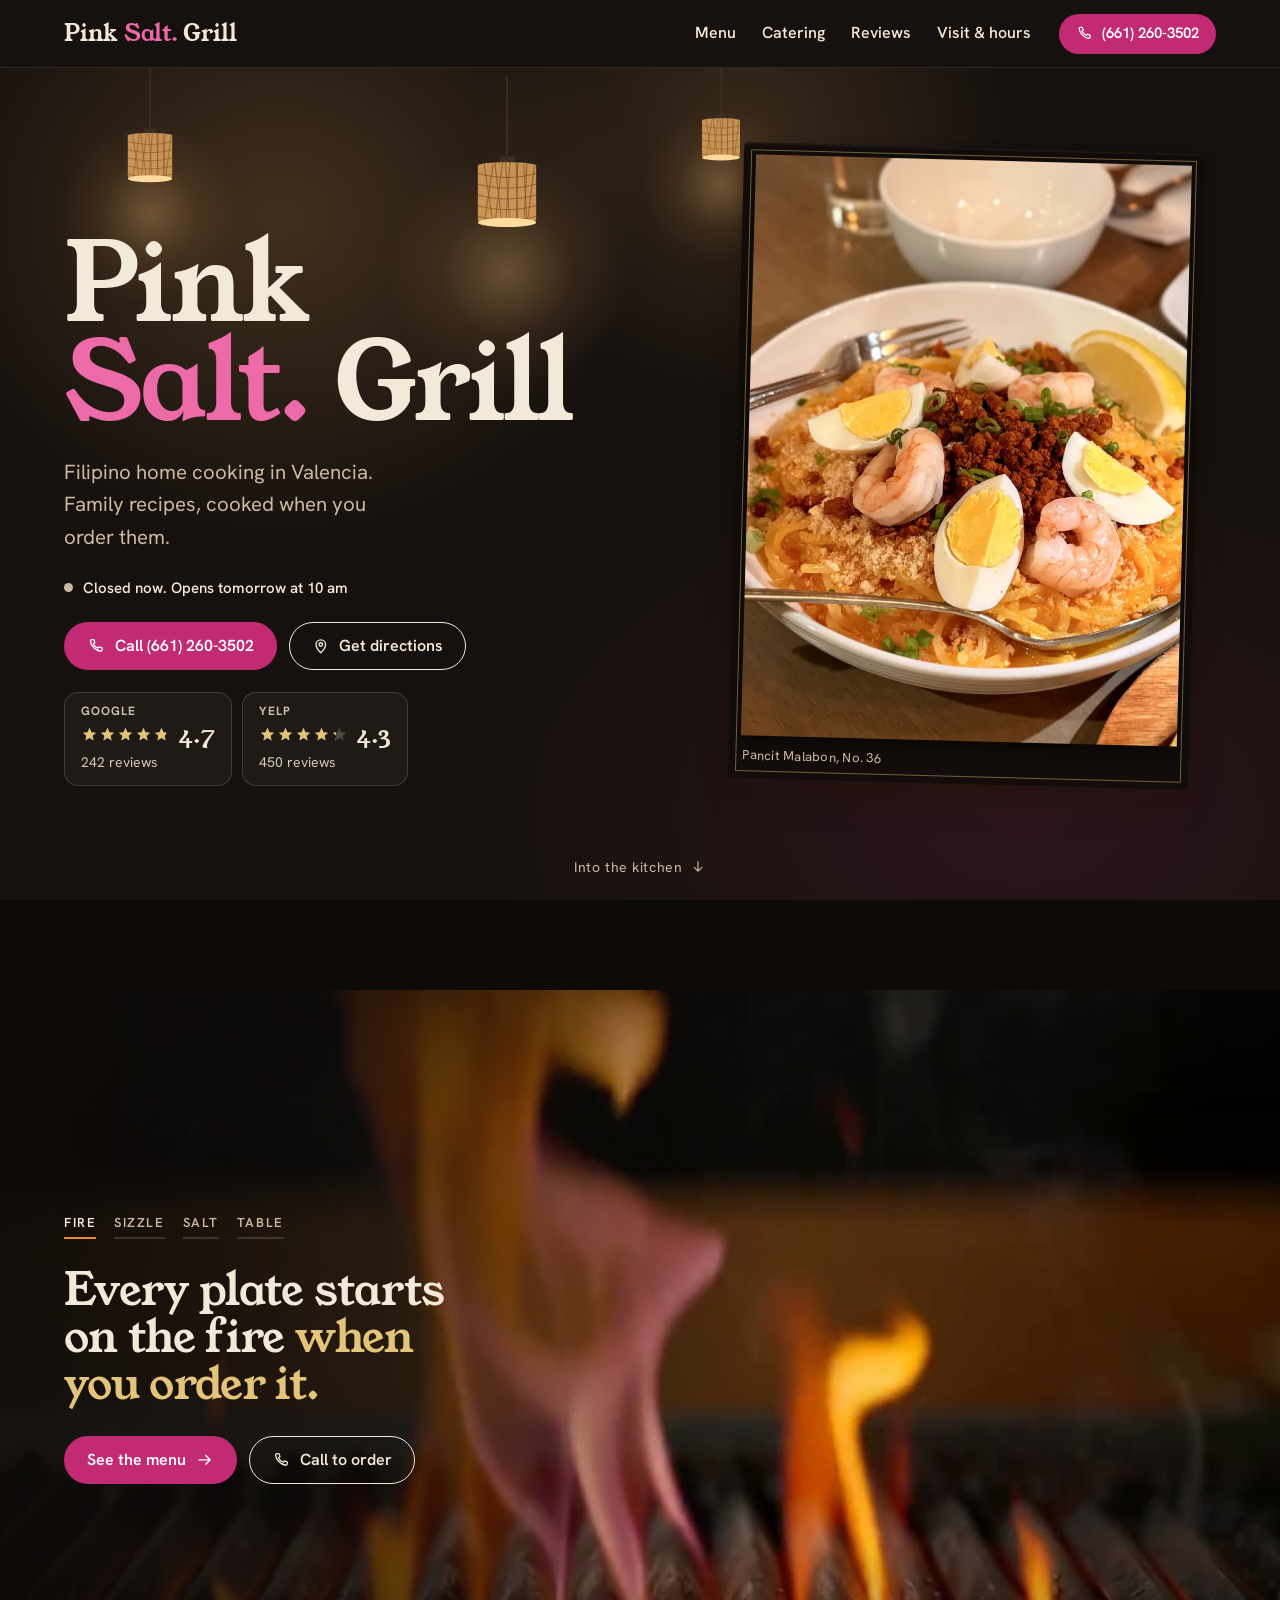
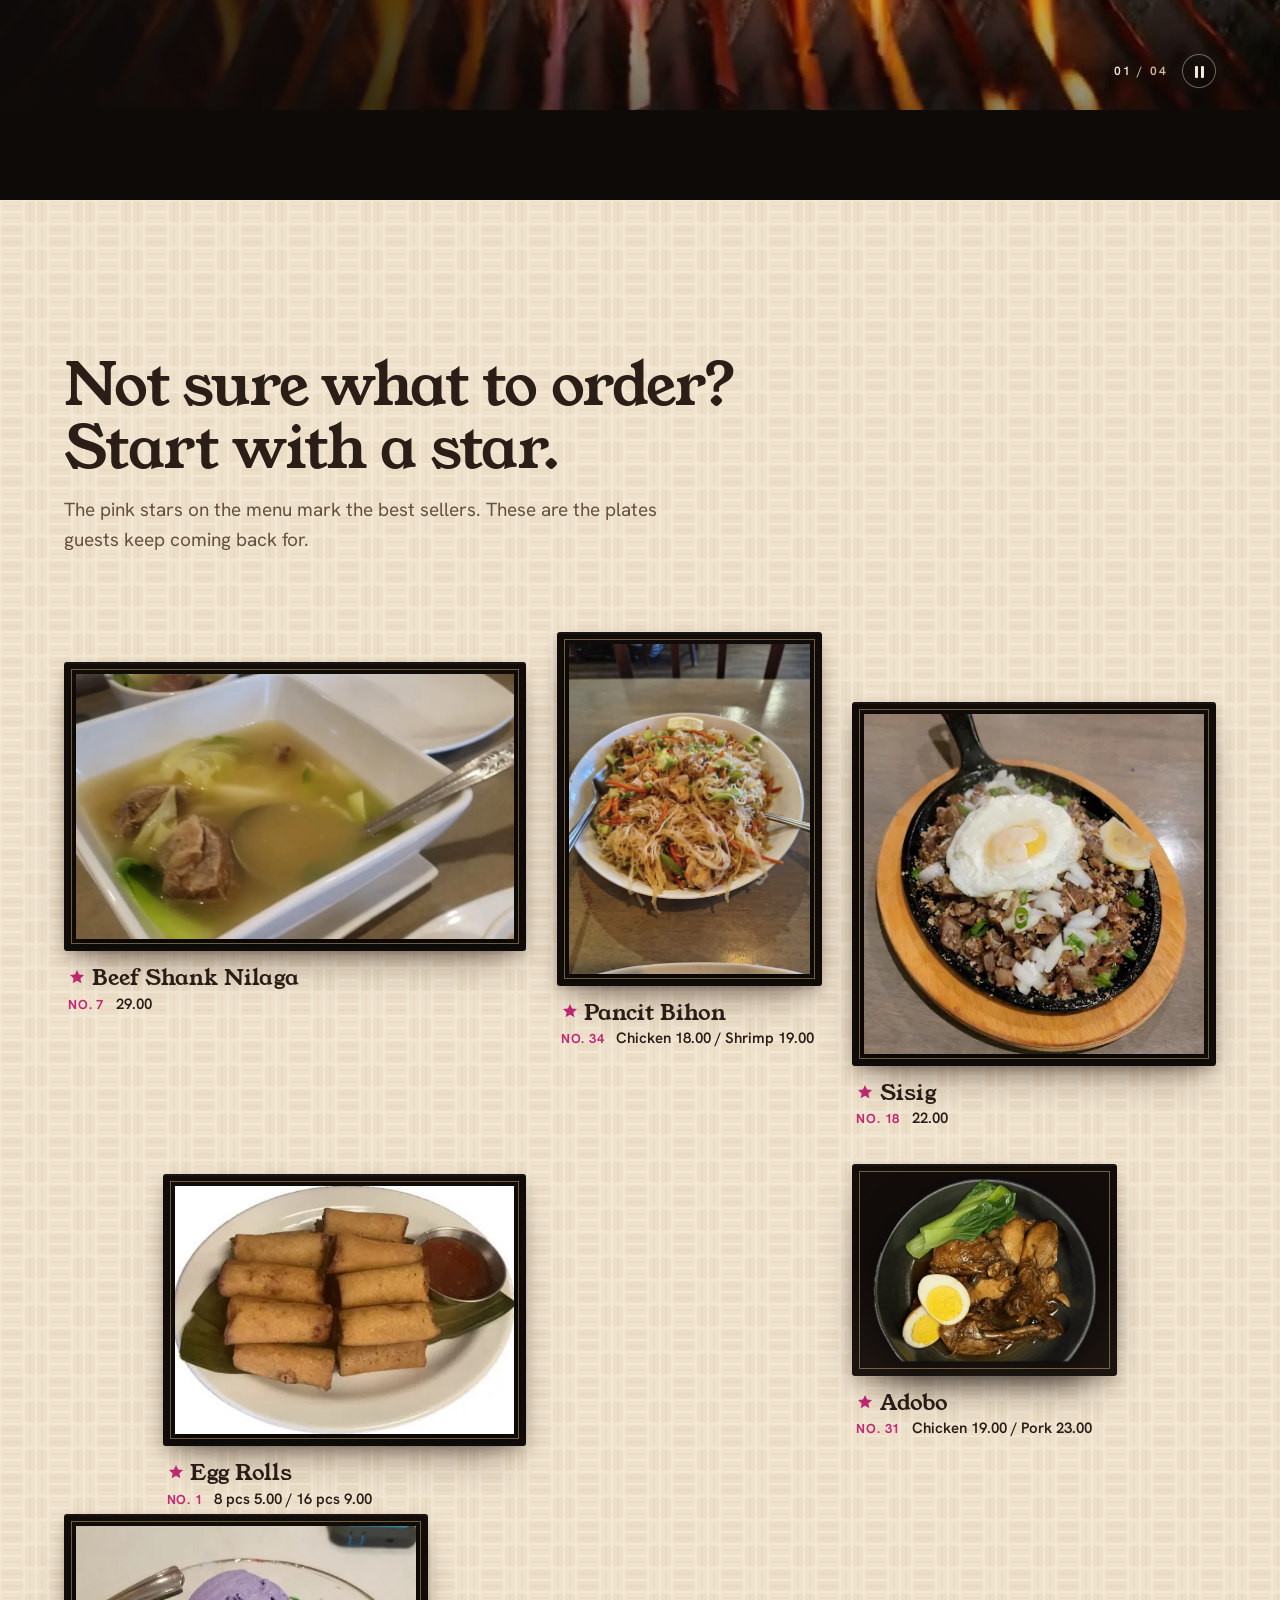
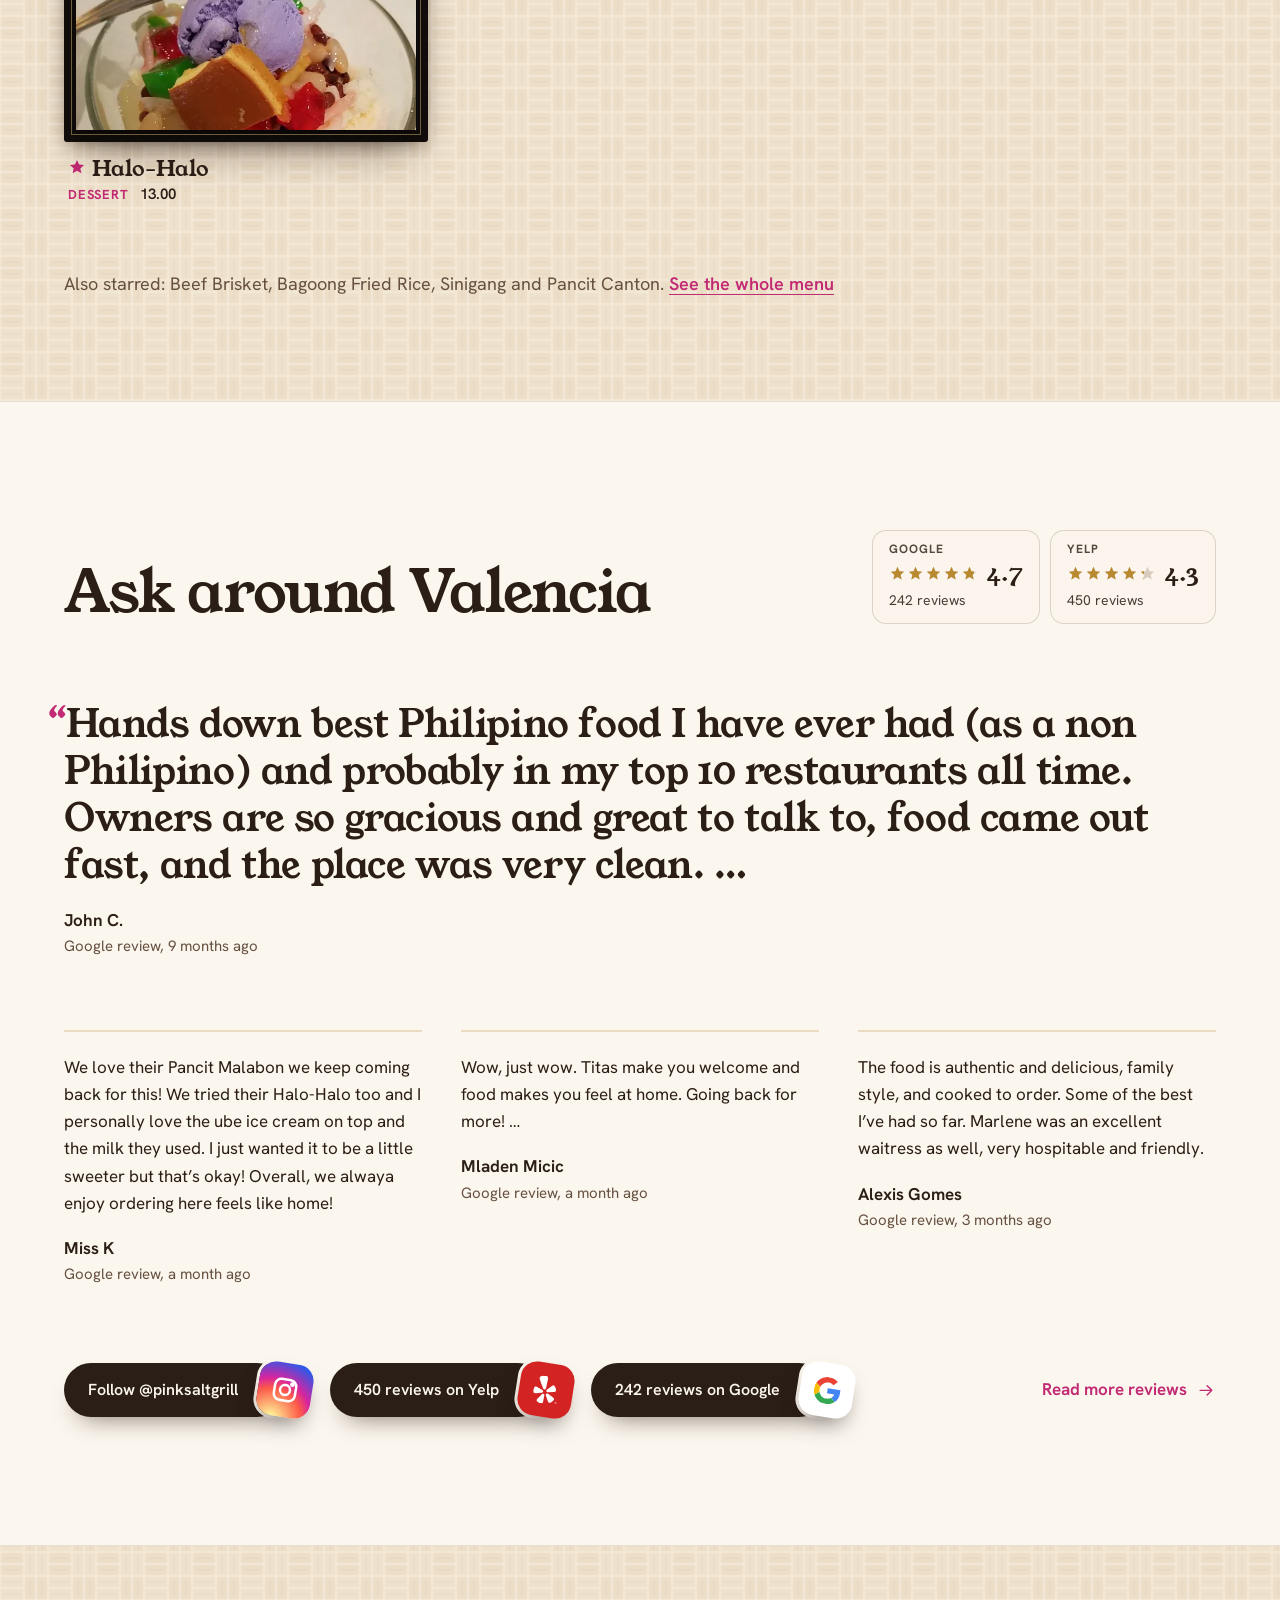
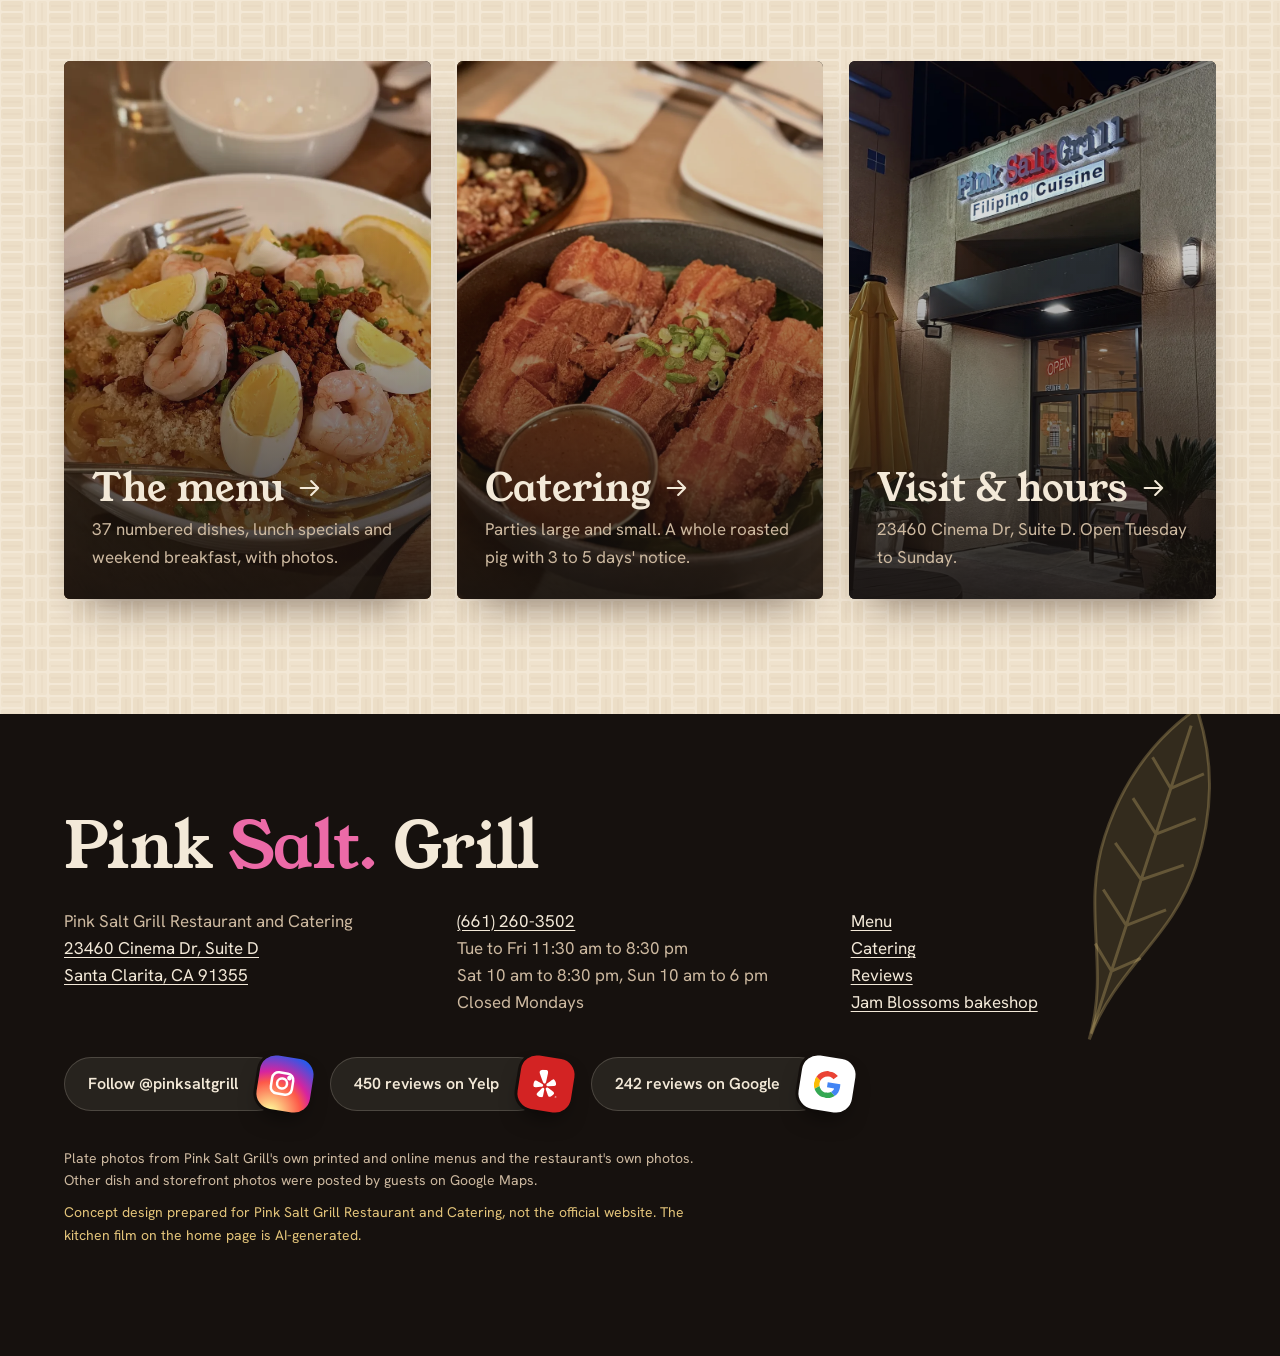
==== commit 7e58daeb: "Kitchen film plays itself; Bok Choy 16, Batchoy 20 - The kitchen film now plays on its own once it's" ====
--- a/index.html
+++ b/index.html
@@ -83,7 +83,7 @@
       <div class="k-film" aria-hidden="true"><video class="k-clip" muted playsinline loop preload="auto" poster="assets/film/k-fire.jpg" width="1280" height="732"><source src="assets/film/k-fire.mp4" type="video/mp4"></video><video class="k-clip" muted playsinline loop preload="none" poster="assets/film/k-sizzle.jpg" width="1280" height="732"><source src="assets/film/k-sizzle.mp4" type="video/mp4"></video><video class="k-clip" muted playsinline loop preload="none" poster="assets/film/k-salt.jpg" width="1280" height="732"><source src="assets/film/k-salt.mp4" type="video/mp4"></video><video class="k-clip" muted playsinline loop preload="none" poster="assets/film/k-table.jpg" width="1280" height="732"><source src="assets/film/k-table.mp4" type="video/mp4"></video></div>
       <div class="k-shade" aria-hidden="true"></div>
       <div class="k-bars" aria-hidden="true"><i></i><i></i></div>
-      <p class="k-tc" aria-hidden="true"><span class="k-tc-n">01</span> / 04</p>
+      <div class="k-tc"><p aria-hidden="true"><span class="k-tc-n">01</span> / 04</p><button class="k-pp" type="button" aria-pressed="false" aria-label="Pause the kitchen film"></button></div>
       <div class="k-copy">
         <ol class="k-rail" aria-hidden="true"><li>Fire</li><li>Sizzle</li><li>Salt</li><li>Table</li></ol>
         <div class="k-lines">
@@ -128,7 +128,7 @@
     <p class="legend"><span><svg class="st" aria-hidden="true"><use href="#i-star"/></svg> Best seller</span><span><abbr class="tag" title="Vegetarian">V</abbr> Vegetarian</span><span><abbr class="tag" title="Gluten free">GF</abbr> Gluten free</span></p>
   </div>
   <nav class="chips" aria-label="Menu sections"><a href="#m-starters">Starters</a><a href="#m-soups">Soups</a><a href="#m-vegetables">Vegetables</a><a href="#m-seafood">Seafood</a><a href="#m-chef">Chef Specials</a><a href="#m-meats">Pork, Chicken &amp; Beef</a><a href="#m-staples">Filipino Staples</a><a href="#m-noodles">Noodles</a><a href="#m-lunch">Lunch specials</a><a href="#m-breakfast">Weekend breakfast</a><a href="#m-more">Rice, dessert &amp; drinks</a></nav>
-  <div class="msecs"><section class="msec" id="m-starters" aria-labelledby="mh-starters"><h3 id="mh-starters">Starters</h3><ol class="dishes"><li class="dish is-star" id="dish-1"><span class="ph"><img src="assets/img/dish/1.webp" width="240" height="240" alt="Egg Rolls" loading="lazy" decoding="async"></span><div class="dish-tx"><h4><span class="no">1</span>Egg Rolls<svg class="st" aria-hidden="true"><use href="#i-star"/></svg> <span class="fil">“Lumpia”</span></h4><p>Choice of pork or chicken, served with sweet chili sauce.</p></div><p class="dish-p"><span>8 pcs 5.00</span><span>16 pcs 9.00</span></p></li><li class="dish" id="dish-2"><span class="ph ph-none" aria-hidden="true"><span>2</span></span><div class="dish-tx"><h4><span class="no">2</span>Veggie Egg Rolls <abbr class="tag" title="Vegetarian">V</abbr></h4><p>Served with garlic vinegar sauce.</p></div><p class="dish-p"><span>7.00</span></p></li><li class="dish" id="dish-3"><span class="ph"><img src="assets/img/dish/3.webp" width="240" height="240" alt="Crispy Fried Pork &amp; Tofu" loading="lazy" decoding="async"></span><div class="dish-tx"><h4><span class="no">3</span>Crispy Fried Pork &amp; Tofu</h4><p>Soy-vinegar sauce, onions.</p></div><p class="dish-p"><span>14.00</span></p></li><li class="dish" id="dish-4"><span class="ph ph-none" aria-hidden="true"><span>4</span></span><div class="dish-tx"><h4><span class="no">4</span>Crispy Fried Tofu <abbr class="tag" title="Vegetarian">V</abbr></h4><p>Soy-vinegar sauce, onions.</p></div><p class="dish-p"><span>12.00</span></p></li><li class="dish" id="dish-5"><span class="ph"><img src="assets/img/dish/5.webp" width="240" height="240" alt="Chicken Empanada" loading="lazy" decoding="async"></span><div class="dish-tx"><h4><span class="no">5</span>Chicken Empanada</h4><p>In mildly sweet pastry dough.</p></div><p class="dish-p"><span>5.00</span></p></li><li class="dish" id="dish-6"><span class="ph"><img src="assets/img/dish/6.webp" width="240" height="240" alt="Shrimp &amp; Pork Dumplings" loading="lazy" decoding="async"></span><div class="dish-tx"><h4><span class="no">6</span>Shrimp &amp; Pork Dumplings <span class="fil">“Shumai”</span></h4><p>Steamed dumplings, soy sesame sauce, black sesame seeds.</p></div><p class="dish-p"><span>9.00</span></p></li></ol></section><section class="msec" id="m-soups" aria-labelledby="mh-soups"><h3 id="mh-soups">Soups</h3><ol class="dishes"><li class="dish is-star" id="dish-7"><span class="ph"><img src="assets/img/dish/7.webp" width="240" height="240" alt="Beef Shank Nilaga" loading="lazy" decoding="async"></span><div class="dish-tx"><h4><span class="no">7</span>Beef Shank Nilaga<svg class="st" aria-hidden="true"><use href="#i-star"/></svg></h4><p>Slow-cooked beef, cabbage, bok choy, potatoes.</p></div><p class="dish-p"><span>29.00</span></p></li><li class="dish" id="dish-8"><span class="ph"><img src="assets/img/dish/8.webp" width="240" height="240" alt="Chicken Porridge" loading="lazy" decoding="async"></span><div class="dish-tx"><h4><span class="no">8</span>Chicken Porridge <span class="fil">“Arroz Caldo”</span></h4><p>Tender boneless chicken, ginger, garlic, scallions.</p></div><p class="dish-p"><span>Sm 13.00</span><span>L 16.00</span></p></li><li class="dish" id="dish-9"><span class="ph ph-none" aria-hidden="true"><span>9</span></span><div class="dish-tx"><h4><span class="no">9</span>Rice Porridge w/ Tripe</h4><p>Tripe, ginger, scallions.</p></div><p class="dish-p"><span>Sm 13.00</span><span>L 16.00</span></p></li><li class="dish" id="dish-10"><span class="ph ph-none" aria-hidden="true"><span>10</span></span><div class="dish-tx"><h4><span class="no">10</span>Mung Bean Soup <span class="fil">“Mongo”</span></h4><p>Spinach, bitter melon, crispy pork.</p></div><p class="dish-p"><span>Pork 17.00</span><span>Shrimp 24.00</span></p></li><li class="dish" id="dish-11"><span class="ph"><img src="assets/img/dish/11.webp" width="240" height="240" alt="Batchoy" loading="lazy" decoding="async"></span><div class="dish-tx"><h4><span class="no">11</span>Batchoy</h4><p>Beef noodle soup with pork belly and beef liver, topped with pork rinds.</p></div><p class="dish-p"><span>17.00</span></p></li></ol></section><section class="msec" id="m-vegetables" aria-labelledby="mh-vegetables"><h3 id="mh-vegetables">Vegetables</h3><ol class="dishes"><li class="dish" id="dish-12"><span class="ph"><img src="assets/img/dish/12.webp" width="240" height="240" alt="Eggplant Omelette" loading="lazy" decoding="async"></span><div class="dish-tx"><h4><span class="no">12</span>Eggplant Omelette <span class="fil">“Tortang Talong”</span> <abbr class="tag" title="Gluten free">GF</abbr></h4><p>Fire-roasted, cooked in eggs.</p></div><p class="dish-p"><span>19.00</span></p></li><li class="dish" id="dish-13"><span class="ph"><img src="assets/img/dish/13.webp" width="240" height="240" alt="Stir Fried Veggies" loading="lazy" decoding="async"></span><div class="dish-tx"><h4><span class="no">13</span>Stir Fried Veggies <abbr class="tag" title="Vegetarian">V</abbr></h4><p>Mixed veggies sautéed in sesame soy sauce.</p></div><p class="dish-p"><span>16.00</span></p></li><li class="dish" id="dish-14"><span class="ph"><img src="assets/img/dish/14.webp" width="240" height="240" alt="Bok Choy" loading="lazy" decoding="async"></span><div class="dish-tx"><h4><span class="no">14</span>Bok Choy <abbr class="tag" title="Vegetarian">V</abbr></h4><p>Soy-vinegar sauce, onions.</p></div><p class="dish-p"><span>14.00</span></p></li></ol></section><section class="msec" id="m-seafood" aria-labelledby="mh-seafood"><h3 id="mh-seafood">Seafood</h3><ol class="dishes"><li class="dish" id="dish-15"><span class="ph"><img src="assets/img/dish/15.webp" width="240" height="240" alt="Milk Fish" loading="lazy" decoding="async"></span><div class="dish-tx"><h4><span class="no">15</span>Milk Fish <span class="fil">“Daing”</span></h4><p>Fried, served with mango salsa.</p></div><p class="dish-p"><span>23.00</span></p></li><li class="dish" id="dish-16"><span class="ph ph-none" aria-hidden="true"><span>16</span></span><div class="dish-tx"><h4><span class="no">16</span>Pampano</h4><p>Grilled or fried, served with mango salad.</p></div><p class="dish-p"><span>19.00</span></p></li><li class="dish" id="dish-17"><span class="ph"><img src="assets/img/dish/17.webp" width="240" height="240" alt="Squid Adobo" loading="lazy" decoding="async"></span><div class="dish-tx"><h4><span class="no">17</span>Squid Adobo</h4><p>Sautéed and stewed in soy sauce and vinegar.</p></div><p class="dish-p"><span>22.00</span></p></li></ol></section><section class="msec" id="m-chef" aria-labelledby="mh-chef"><h3 id="mh-chef">Chef Specials</h3><ol class="dishes"><li class="dish is-star" id="dish-18"><span class="ph"><img src="assets/img/dish/18.webp" width="240" height="240" alt="Sisig" loading="lazy" decoding="async"></span><div class="dish-tx"><h4><span class="no">18</span>Sisig<svg class="st" aria-hidden="true"><use href="#i-star"/></svg></h4><p>Grilled and marinated pork served on a hot plate.</p></div><p class="dish-p"><span>22.00</span></p></li><li class="dish" id="dish-19"><span class="ph"><img src="assets/img/dish/19.webp" width="240" height="240" alt="Grilled Pork Belly" loading="lazy" decoding="async"></span><div class="dish-tx"><h4><span class="no">19</span>Grilled Pork Belly</h4><p>Served with garlic vinegar sauce.</p></div><p class="dish-p"><span>19.00</span></p></li><li class="dish" id="dish-20"><span class="ph"><img src="assets/img/dish/20.webp" width="240" height="240" alt="Crispy Pork Belly" loading="lazy" decoding="async"></span><div class="dish-tx"><h4><span class="no">20</span>Crispy Pork Belly <span class="fil">“Lechon Kawali”</span></h4><p>Skin on and fried to a golden crisp.</p></div><p class="dish-p"><span>23.00</span></p></li><li class="dish is-star" id="dish-21"><span class="ph"><img src="assets/img/dish/21.webp" width="240" height="240" alt="Beef Brisket" loading="lazy" decoding="async"></span><div class="dish-tx"><h4><span class="no">21</span>Beef Brisket<svg class="st" aria-hidden="true"><use href="#i-star"/></svg></h4><p>Slow-roasted and tender in mushroom gravy.</p></div><p class="dish-p"><span>24.00</span></p></li><li class="dish is-star" id="dish-22"><span class="ph"><img src="assets/img/dish/22.webp" width="240" height="240" alt="Bagoong Fried Rice" loading="lazy" decoding="async"></span><div class="dish-tx"><h4><span class="no">22</span>Bagoong Fried Rice<svg class="st" aria-hidden="true"><use href="#i-star"/></svg></h4><p>Rice sautéed in shrimp paste with crispy pork, tomato and mangoes.</p></div><p class="dish-p"><span>22.00</span></p></li></ol></section><section class="msec" id="m-meats" aria-labelledby="mh-meats"><h3 id="mh-meats">Pork, Chicken &amp; Beef</h3><ol class="dishes"><li class="dish" id="dish-23"><span class="ph"><img src="assets/img/dish/23.webp" width="240" height="240" alt="Crispy Pork Leg" loading="lazy" decoding="async"></span><div class="dish-tx"><h4><span class="no">23</span>Crispy Pork Leg <span class="fil">“Pata”</span></h4><p>Deep fried, served with soy vinegar sauce.</p></div><p class="dish-p"><span>M 27.00</span><span>L 31.00</span><span>XL 39.00</span></p></li><li class="dish" id="dish-24"><span class="ph"><img src="assets/img/dish/24.webp" width="240" height="240" alt="Fried Chicken" loading="lazy" decoding="async"></span><div class="dish-tx"><h4><span class="no">24</span>Fried Chicken</h4><p>Deep fried, served with banana ketchup.</p></div><p class="dish-p"><span>Half 13.00</span><span>Whole 20.00</span></p></li><li class="dish" id="dish-25"><span class="ph"><img src="assets/img/dish/25.webp" width="240" height="240" alt="BBQ Chicken" loading="lazy" decoding="async"></span><div class="dish-tx"><h4><span class="no">25</span>BBQ Chicken</h4><p>Marinated and glazed with bbq sauce.</p></div><p class="dish-p"><span>18.00</span></p></li><li class="dish" id="dish-26"><span class="ph"><img src="assets/img/dish/26.webp" width="240" height="240" alt="BBQ Pork Skewers" loading="lazy" decoding="async"></span><div class="dish-tx"><h4><span class="no">26</span>BBQ Pork Skewers</h4><p>Two skewers, marinated and glazed with bbq sauce.</p></div><p class="dish-p"><span>13.00</span></p></li><li class="dish" id="dish-27"><span class="ph ph-none" aria-hidden="true"><span>27</span></span><div class="dish-tx"><h4><span class="no">27</span>Beef Steak</h4><p>Thinly sliced marinated beef, caramelized onion.</p></div><p class="dish-p"><span>24.00</span></p></li></ol></section><section class="msec" id="m-staples" aria-labelledby="mh-staples"><h3 id="mh-staples">Filipino Staples</h3><ol class="dishes"><li class="dish" id="dish-28"><span class="ph ph-none" aria-hidden="true"><span>28</span></span><div class="dish-tx"><h4><span class="no">28</span>Pinakbet</h4><p>Veggies in shrimp sauce: okra, squash, green beans, eggplant, bitter melon.</p></div><p class="dish-p"><span>19.00</span></p></li><li class="dish" id="dish-29"><span class="ph ph-none" aria-hidden="true"><span>29</span></span><div class="dish-tx"><h4><span class="no">29</span>Kalabasa</h4><p>Squash and green beans in coconut milk with shrimp paste.</p></div><p class="dish-p"><span>Veggie 20.00</span><span>Pork 22.00</span><span>Shrimp 23.00</span></p></li><li class="dish is-star" id="dish-30"><span class="ph"><img src="assets/img/dish/30.webp" width="240" height="240" alt="Sinigang" loading="lazy" decoding="async"></span><div class="dish-tx"><h4><span class="no">30</span>Sinigang<svg class="st" aria-hidden="true"><use href="#i-star"/></svg></h4><p>Tamarind broth, daikon radish, tomatoes, veggies.</p></div><p class="dish-p"><span>Pork 21.00</span><span>Beef 29.00</span><span>Milk Fish 19.00</span><span>Pampano 19.00</span></p></li><li class="dish is-star" id="dish-31"><span class="ph"><img src="assets/img/dish/31.webp" width="240" height="240" alt="Adobo" loading="lazy" decoding="async"></span><div class="dish-tx"><h4><span class="no">31</span>Adobo<svg class="st" aria-hidden="true"><use href="#i-star"/></svg></h4><p>Braised and simmered in soy sauce, vinegar and garlic.</p></div><p class="dish-p"><span>Pork 23.00</span><span>Chicken 19.00</span><span>Mixed 24.00</span></p></li><li class="dish" id="dish-32"><span class="ph ph-none" aria-hidden="true"><span>32</span></span><div class="dish-tx"><h4><span class="no">32</span>Dinuguan</h4><p>Savory, rich pork stew with crispy pork belly.</p></div><p class="dish-p"><span>18.00</span></p></li><li class="dish" id="dish-33"><span class="ph"><img src="assets/img/dish/33.webp" width="240" height="240" alt="Oxtail Stew" loading="lazy" decoding="async"></span><div class="dish-tx"><h4><span class="no">33</span>Oxtail Stew <span class="fil">“Kare Kare”</span></h4><p>Tender oxtail, tripe, bok choy, green beans, eggplant in peanut sauce.</p></div><p class="dish-p"><span>31.00</span></p></li></ol></section><section class="msec" id="m-noodles" aria-labelledby="mh-noodles"><h3 id="mh-noodles">Noodles</h3><ol class="dishes"><li class="dish is-star" id="dish-34"><span class="ph"><img src="assets/img/dish/34.webp" width="240" height="240" alt="Pancit Bihon" loading="lazy" decoding="async"></span><div class="dish-tx"><h4><span class="no">34</span>Pancit Bihon<svg class="st" aria-hidden="true"><use href="#i-star"/></svg></h4><p>Stir-fried rice noodles.</p></div><p class="dish-p"><span>Chicken 18.00</span><span>Shrimp 19.00</span></p></li><li class="dish is-star" id="dish-35"><span class="ph"><img src="assets/img/dish/35.webp" width="240" height="240" alt="Pancit Canton" loading="lazy" decoding="async"></span><div class="dish-tx"><h4><span class="no">35</span>Pancit Canton<svg class="st" aria-hidden="true"><use href="#i-star"/></svg></h4><p>Stir-fried egg noodles with veggies.</p></div><p class="dish-p"><span>Chicken 18.00</span><span>Shrimp 19.00</span></p></li><li class="dish" id="dish-36"><span class="ph"><img src="assets/img/dish/36.webp" width="240" height="240" alt="Pancit Malabon" loading="lazy" decoding="async"></span><div class="dish-tx"><h4><span class="no">36</span>Pancit Malabon</h4><p>Thick rice noodles tossed in egg yolks, ground beef, shrimp, chicharrón, fried garlic, spring onions and hard-boiled egg.</p></div><p class="dish-p"><span>20.00</span></p></li><li class="dish" id="dish-37"><span class="ph"><img src="assets/img/dish/37.webp" width="240" height="240" alt="Filipino Spaghetti" loading="lazy" decoding="async"></span><div class="dish-tx"><h4><span class="no">37</span>Filipino Spaghetti</h4><p>Sweet tomato sauce, hot dogs, parmesan, parsley.</p></div><p class="dish-p"><span>20.00</span></p></li></ol></section></div>
+  <div class="msecs"><section class="msec" id="m-starters" aria-labelledby="mh-starters"><h3 id="mh-starters">Starters</h3><ol class="dishes"><li class="dish is-star" id="dish-1"><span class="ph"><img src="assets/img/dish/1.webp" width="240" height="240" alt="Egg Rolls" loading="lazy" decoding="async"></span><div class="dish-tx"><h4><span class="no">1</span>Egg Rolls<svg class="st" aria-hidden="true"><use href="#i-star"/></svg> <span class="fil">“Lumpia”</span></h4><p>Choice of pork or chicken, served with sweet chili sauce.</p></div><p class="dish-p"><span>8 pcs 5.00</span><span>16 pcs 9.00</span></p></li><li class="dish" id="dish-2"><span class="ph ph-none" aria-hidden="true"><span>2</span></span><div class="dish-tx"><h4><span class="no">2</span>Veggie Egg Rolls <abbr class="tag" title="Vegetarian">V</abbr></h4><p>Served with garlic vinegar sauce.</p></div><p class="dish-p"><span>7.00</span></p></li><li class="dish" id="dish-3"><span class="ph"><img src="assets/img/dish/3.webp" width="240" height="240" alt="Crispy Fried Pork &amp; Tofu" loading="lazy" decoding="async"></span><div class="dish-tx"><h4><span class="no">3</span>Crispy Fried Pork &amp; Tofu</h4><p>Soy-vinegar sauce, onions.</p></div><p class="dish-p"><span>14.00</span></p></li><li class="dish" id="dish-4"><span class="ph ph-none" aria-hidden="true"><span>4</span></span><div class="dish-tx"><h4><span class="no">4</span>Crispy Fried Tofu <abbr class="tag" title="Vegetarian">V</abbr></h4><p>Soy-vinegar sauce, onions.</p></div><p class="dish-p"><span>12.00</span></p></li><li class="dish" id="dish-5"><span class="ph"><img src="assets/img/dish/5.webp" width="240" height="240" alt="Chicken Empanada" loading="lazy" decoding="async"></span><div class="dish-tx"><h4><span class="no">5</span>Chicken Empanada</h4><p>In mildly sweet pastry dough.</p></div><p class="dish-p"><span>5.00</span></p></li><li class="dish" id="dish-6"><span class="ph"><img src="assets/img/dish/6.webp" width="240" height="240" alt="Shrimp &amp; Pork Dumplings" loading="lazy" decoding="async"></span><div class="dish-tx"><h4><span class="no">6</span>Shrimp &amp; Pork Dumplings <span class="fil">“Shumai”</span></h4><p>Steamed dumplings, soy sesame sauce, black sesame seeds.</p></div><p class="dish-p"><span>9.00</span></p></li></ol></section><section class="msec" id="m-soups" aria-labelledby="mh-soups"><h3 id="mh-soups">Soups</h3><ol class="dishes"><li class="dish is-star" id="dish-7"><span class="ph"><img src="assets/img/dish/7.webp" width="240" height="240" alt="Beef Shank Nilaga" loading="lazy" decoding="async"></span><div class="dish-tx"><h4><span class="no">7</span>Beef Shank Nilaga<svg class="st" aria-hidden="true"><use href="#i-star"/></svg></h4><p>Slow-cooked beef, cabbage, bok choy, potatoes.</p></div><p class="dish-p"><span>29.00</span></p></li><li class="dish" id="dish-8"><span class="ph"><img src="assets/img/dish/8.webp" width="240" height="240" alt="Chicken Porridge" loading="lazy" decoding="async"></span><div class="dish-tx"><h4><span class="no">8</span>Chicken Porridge <span class="fil">“Arroz Caldo”</span></h4><p>Tender boneless chicken, ginger, garlic, scallions.</p></div><p class="dish-p"><span>Sm 13.00</span><span>L 16.00</span></p></li><li class="dish" id="dish-9"><span class="ph ph-none" aria-hidden="true"><span>9</span></span><div class="dish-tx"><h4><span class="no">9</span>Rice Porridge w/ Tripe</h4><p>Tripe, ginger, scallions.</p></div><p class="dish-p"><span>Sm 13.00</span><span>L 16.00</span></p></li><li class="dish" id="dish-10"><span class="ph ph-none" aria-hidden="true"><span>10</span></span><div class="dish-tx"><h4><span class="no">10</span>Mung Bean Soup <span class="fil">“Mongo”</span></h4><p>Spinach, bitter melon, crispy pork.</p></div><p class="dish-p"><span>Pork 17.00</span><span>Shrimp 24.00</span></p></li><li class="dish" id="dish-11"><span class="ph"><img src="assets/img/dish/11.webp" width="240" height="240" alt="Batchoy" loading="lazy" decoding="async"></span><div class="dish-tx"><h4><span class="no">11</span>Batchoy</h4><p>Beef noodle soup with pork belly and beef liver, topped with pork rinds.</p></div><p class="dish-p"><span>20.00</span></p></li></ol></section><section class="msec" id="m-vegetables" aria-labelledby="mh-vegetables"><h3 id="mh-vegetables">Vegetables</h3><ol class="dishes"><li class="dish" id="dish-12"><span class="ph"><img src="assets/img/dish/12.webp" width="240" height="240" alt="Eggplant Omelette" loading="lazy" decoding="async"></span><div class="dish-tx"><h4><span class="no">12</span>Eggplant Omelette <span class="fil">“Tortang Talong”</span> <abbr class="tag" title="Gluten free">GF</abbr></h4><p>Fire-roasted, cooked in eggs.</p></div><p class="dish-p"><span>19.00</span></p></li><li class="dish" id="dish-13"><span class="ph"><img src="assets/img/dish/13.webp" width="240" height="240" alt="Stir Fried Veggies" loading="lazy" decoding="async"></span><div class="dish-tx"><h4><span class="no">13</span>Stir Fried Veggies <abbr class="tag" title="Vegetarian">V</abbr></h4><p>Mixed veggies sautéed in sesame soy sauce.</p></div><p class="dish-p"><span>16.00</span></p></li><li class="dish" id="dish-14"><span class="ph"><img src="assets/img/dish/14.webp" width="240" height="240" alt="Bok Choy" loading="lazy" decoding="async"></span><div class="dish-tx"><h4><span class="no">14</span>Bok Choy <abbr class="tag" title="Vegetarian">V</abbr></h4><p>Soy-vinegar sauce, onions.</p></div><p class="dish-p"><span>16.00</span></p></li></ol></section><section class="msec" id="m-seafood" aria-labelledby="mh-seafood"><h3 id="mh-seafood">Seafood</h3><ol class="dishes"><li class="dish" id="dish-15"><span class="ph"><img src="assets/img/dish/15.webp" width="240" height="240" alt="Milk Fish" loading="lazy" decoding="async"></span><div class="dish-tx"><h4><span class="no">15</span>Milk Fish <span class="fil">“Daing”</span></h4><p>Fried, served with mango salsa.</p></div><p class="dish-p"><span>23.00</span></p></li><li class="dish" id="dish-16"><span class="ph ph-none" aria-hidden="true"><span>16</span></span><div class="dish-tx"><h4><span class="no">16</span>Pampano</h4><p>Grilled or fried, served with mango salad.</p></div><p class="dish-p"><span>19.00</span></p></li><li class="dish" id="dish-17"><span class="ph"><img src="assets/img/dish/17.webp" width="240" height="240" alt="Squid Adobo" loading="lazy" decoding="async"></span><div class="dish-tx"><h4><span class="no">17</span>Squid Adobo</h4><p>Sautéed and stewed in soy sauce and vinegar.</p></div><p class="dish-p"><span>22.00</span></p></li></ol></section><section class="msec" id="m-chef" aria-labelledby="mh-chef"><h3 id="mh-chef">Chef Specials</h3><ol class="dishes"><li class="dish is-star" id="dish-18"><span class="ph"><img src="assets/img/dish/18.webp" width="240" height="240" alt="Sisig" loading="lazy" decoding="async"></span><div class="dish-tx"><h4><span class="no">18</span>Sisig<svg class="st" aria-hidden="true"><use href="#i-star"/></svg></h4><p>Grilled and marinated pork served on a hot plate.</p></div><p class="dish-p"><span>22.00</span></p></li><li class="dish" id="dish-19"><span class="ph"><img src="assets/img/dish/19.webp" width="240" height="240" alt="Grilled Pork Belly" loading="lazy" decoding="async"></span><div class="dish-tx"><h4><span class="no">19</span>Grilled Pork Belly</h4><p>Served with garlic vinegar sauce.</p></div><p class="dish-p"><span>19.00</span></p></li><li class="dish" id="dish-20"><span class="ph"><img src="assets/img/dish/20.webp" width="240" height="240" alt="Crispy Pork Belly" loading="lazy" decoding="async"></span><div class="dish-tx"><h4><span class="no">20</span>Crispy Pork Belly <span class="fil">“Lechon Kawali”</span></h4><p>Skin on and fried to a golden crisp.</p></div><p class="dish-p"><span>23.00</span></p></li><li class="dish is-star" id="dish-21"><span class="ph"><img src="assets/img/dish/21.webp" width="240" height="240" alt="Beef Brisket" loading="lazy" decoding="async"></span><div class="dish-tx"><h4><span class="no">21</span>Beef Brisket<svg class="st" aria-hidden="true"><use href="#i-star"/></svg></h4><p>Slow-roasted and tender in mushroom gravy.</p></div><p class="dish-p"><span>24.00</span></p></li><li class="dish is-star" id="dish-22"><span class="ph"><img src="assets/img/dish/22.webp" width="240" height="240" alt="Bagoong Fried Rice" loading="lazy" decoding="async"></span><div class="dish-tx"><h4><span class="no">22</span>Bagoong Fried Rice<svg class="st" aria-hidden="true"><use href="#i-star"/></svg></h4><p>Rice sautéed in shrimp paste with crispy pork, tomato and mangoes.</p></div><p class="dish-p"><span>22.00</span></p></li></ol></section><section class="msec" id="m-meats" aria-labelledby="mh-meats"><h3 id="mh-meats">Pork, Chicken &amp; Beef</h3><ol class="dishes"><li class="dish" id="dish-23"><span class="ph"><img src="assets/img/dish/23.webp" width="240" height="240" alt="Crispy Pork Leg" loading="lazy" decoding="async"></span><div class="dish-tx"><h4><span class="no">23</span>Crispy Pork Leg <span class="fil">“Pata”</span></h4><p>Deep fried, served with soy vinegar sauce.</p></div><p class="dish-p"><span>M 27.00</span><span>L 31.00</span><span>XL 39.00</span></p></li><li class="dish" id="dish-24"><span class="ph"><img src="assets/img/dish/24.webp" width="240" height="240" alt="Fried Chicken" loading="lazy" decoding="async"></span><div class="dish-tx"><h4><span class="no">24</span>Fried Chicken</h4><p>Deep fried, served with banana ketchup.</p></div><p class="dish-p"><span>Half 13.00</span><span>Whole 20.00</span></p></li><li class="dish" id="dish-25"><span class="ph"><img src="assets/img/dish/25.webp" width="240" height="240" alt="BBQ Chicken" loading="lazy" decoding="async"></span><div class="dish-tx"><h4><span class="no">25</span>BBQ Chicken</h4><p>Marinated and glazed with bbq sauce.</p></div><p class="dish-p"><span>18.00</span></p></li><li class="dish" id="dish-26"><span class="ph"><img src="assets/img/dish/26.webp" width="240" height="240" alt="BBQ Pork Skewers" loading="lazy" decoding="async"></span><div class="dish-tx"><h4><span class="no">26</span>BBQ Pork Skewers</h4><p>Two skewers, marinated and glazed with bbq sauce.</p></div><p class="dish-p"><span>13.00</span></p></li><li class="dish" id="dish-27"><span class="ph ph-none" aria-hidden="true"><span>27</span></span><div class="dish-tx"><h4><span class="no">27</span>Beef Steak</h4><p>Thinly sliced marinated beef, caramelized onion.</p></div><p class="dish-p"><span>24.00</span></p></li></ol></section><section class="msec" id="m-staples" aria-labelledby="mh-staples"><h3 id="mh-staples">Filipino Staples</h3><ol class="dishes"><li class="dish" id="dish-28"><span class="ph ph-none" aria-hidden="true"><span>28</span></span><div class="dish-tx"><h4><span class="no">28</span>Pinakbet</h4><p>Veggies in shrimp sauce: okra, squash, green beans, eggplant, bitter melon.</p></div><p class="dish-p"><span>19.00</span></p></li><li class="dish" id="dish-29"><span class="ph ph-none" aria-hidden="true"><span>29</span></span><div class="dish-tx"><h4><span class="no">29</span>Kalabasa</h4><p>Squash and green beans in coconut milk with shrimp paste.</p></div><p class="dish-p"><span>Veggie 20.00</span><span>Pork 22.00</span><span>Shrimp 23.00</span></p></li><li class="dish is-star" id="dish-30"><span class="ph"><img src="assets/img/dish/30.webp" width="240" height="240" alt="Sinigang" loading="lazy" decoding="async"></span><div class="dish-tx"><h4><span class="no">30</span>Sinigang<svg class="st" aria-hidden="true"><use href="#i-star"/></svg></h4><p>Tamarind broth, daikon radish, tomatoes, veggies.</p></div><p class="dish-p"><span>Pork 21.00</span><span>Beef 29.00</span><span>Milk Fish 19.00</span><span>Pampano 19.00</span></p></li><li class="dish is-star" id="dish-31"><span class="ph"><img src="assets/img/dish/31.webp" width="240" height="240" alt="Adobo" loading="lazy" decoding="async"></span><div class="dish-tx"><h4><span class="no">31</span>Adobo<svg class="st" aria-hidden="true"><use href="#i-star"/></svg></h4><p>Braised and simmered in soy sauce, vinegar and garlic.</p></div><p class="dish-p"><span>Pork 23.00</span><span>Chicken 19.00</span><span>Mixed 24.00</span></p></li><li class="dish" id="dish-32"><span class="ph ph-none" aria-hidden="true"><span>32</span></span><div class="dish-tx"><h4><span class="no">32</span>Dinuguan</h4><p>Savory, rich pork stew with crispy pork belly.</p></div><p class="dish-p"><span>18.00</span></p></li><li class="dish" id="dish-33"><span class="ph"><img src="assets/img/dish/33.webp" width="240" height="240" alt="Oxtail Stew" loading="lazy" decoding="async"></span><div class="dish-tx"><h4><span class="no">33</span>Oxtail Stew <span class="fil">“Kare Kare”</span></h4><p>Tender oxtail, tripe, bok choy, green beans, eggplant in peanut sauce.</p></div><p class="dish-p"><span>31.00</span></p></li></ol></section><section class="msec" id="m-noodles" aria-labelledby="mh-noodles"><h3 id="mh-noodles">Noodles</h3><ol class="dishes"><li class="dish is-star" id="dish-34"><span class="ph"><img src="assets/img/dish/34.webp" width="240" height="240" alt="Pancit Bihon" loading="lazy" decoding="async"></span><div class="dish-tx"><h4><span class="no">34</span>Pancit Bihon<svg class="st" aria-hidden="true"><use href="#i-star"/></svg></h4><p>Stir-fried rice noodles.</p></div><p class="dish-p"><span>Chicken 18.00</span><span>Shrimp 19.00</span></p></li><li class="dish is-star" id="dish-35"><span class="ph"><img src="assets/img/dish/35.webp" width="240" height="240" alt="Pancit Canton" loading="lazy" decoding="async"></span><div class="dish-tx"><h4><span class="no">35</span>Pancit Canton<svg class="st" aria-hidden="true"><use href="#i-star"/></svg></h4><p>Stir-fried egg noodles with veggies.</p></div><p class="dish-p"><span>Chicken 18.00</span><span>Shrimp 19.00</span></p></li><li class="dish" id="dish-36"><span class="ph"><img src="assets/img/dish/36.webp" width="240" height="240" alt="Pancit Malabon" loading="lazy" decoding="async"></span><div class="dish-tx"><h4><span class="no">36</span>Pancit Malabon</h4><p>Thick rice noodles tossed in egg yolks, ground beef, shrimp, chicharrón, fried garlic, spring onions and hard-boiled egg.</p></div><p class="dish-p"><span>20.00</span></p></li><li class="dish" id="dish-37"><span class="ph"><img src="assets/img/dish/37.webp" width="240" height="240" alt="Filipino Spaghetti" loading="lazy" decoding="async"></span><div class="dish-tx"><h4><span class="no">37</span>Filipino Spaghetti</h4><p>Sweet tomato sauce, hot dogs, parmesan, parsley.</p></div><p class="dish-p"><span>20.00</span></p></li></ol></section></div>
   <div class="boards">
     <section class="board" id="m-lunch" aria-labelledby="mh-lunch"><h3 id="mh-lunch">Lunch specials</h3><p class="when">Tuesday to Friday, 11:30 am to 3:00 pm</p><ul class="pl"><li><span>Crispy Pork Belly</span><span class="pl-p">16.00</span></li><li><span>Grilled Pork Belly</span><span class="pl-p">16.00</span></li><li><span>BBQ Pork Skewers</span><span class="pl-p">16.00</span></li><li><span>BBQ Chicken</span><span class="pl-p">16.00</span></li><li><span>Adobo, pork or chicken</span><span class="pl-p">17.00 / 16.00</span></li><li><span>Fried Chicken</span><span class="pl-p">16.00</span></li></ul><p class="small">Lunch plates include steamed white rice and one side: stir-fried vegetables or egg rolls (4 pcs). Sub brown rice 3.50, garlic rice 3.00.</p></section>
     <section class="board" id="m-breakfast" aria-labelledby="mh-breakfast"><h3 id="mh-breakfast">Weekend breakfast</h3><p class="when">Saturday and Sunday, 10 am to 12 pm</p><ul class="bfast"><li>Beef Tapa</li><li>Spam</li><li>Tinapa</li><li>Baby Daing</li><li>Corned Beef</li><li>Jefrox</li><li>Longanisa</li><li>Adobo</li><li>Tuyo</li><li>Tocino</li></ul><p class="small">Served with white rice and egg.</p></section>
--- a/styles.css
+++ b/styles.css
@@ -150,11 +150,11 @@
 /* ---------- Home: the kitchen (scroll-driven) ---------- */
 .kitchen { position: relative; background: var(--night); color: var(--on-night); }
 .stage { position: relative; height: 100svh; overflow: hidden; }
-.js .kitchen.live { height: 420svh; }
-.js .kitchen.live .stage { position: sticky; top: 0; }
 /* the film: four clips stacked, cross-faded by scroll */
 .k-film { position: absolute; inset: 0; background: #0d0a08; }
-.k-clip { position: absolute; inset: 0; width: 100%; height: 100%; object-fit: cover; opacity: 0; will-change: opacity, transform; }
+.k-clip { position: absolute; inset: 0; width: 100%; height: 100%; object-fit: cover; opacity: 0; scale: 1.02; will-change: opacity, scale; transition: opacity 1.3s ease, scale 0s linear 1.3s; }
+/* the clip on screen dissolves in and slowly pushes in for its whole chapter */
+.k-clip.on { opacity: 1; scale: 1.1; transition: opacity 1.3s ease, scale 7s linear; }
 .k-shade {
   position: absolute; inset: 0; pointer-events: none;
   background:
@@ -170,10 +170,21 @@
 }
 @keyframes grain { 0% { translate: 0 0; } 20% { translate: -22px 14px; } 40% { translate: 18px -26px; } 60% { translate: -30px -8px; } 80% { translate: 26px 22px; } }
 /* letterbox: closes in as the reel starts, opens for the table */
-.k-bars i { position: absolute; left: 0; right: 0; height: calc(var(--bars, 0) * 10svh); background: #0d0a08; z-index: 2; }
+.k-bars i { position: absolute; left: 0; right: 0; height: 10svh; background: #0d0a08; z-index: 2; transition: height 1.4s var(--ease); }
+.stage.open .k-bars i, .kitchen:not(.live) .k-bars i { height: 0; }
 .k-bars i:first-child { top: 0; } .k-bars i:last-child { bottom: 0; }
-.k-tc { position: absolute; z-index: 3; right: var(--pad); bottom: calc(var(--bars, 0) * 10svh + 22px); margin: 0; font: 600 12px/1 var(--sans); letter-spacing: 0.18em; color: var(--on-night-2); font-variant-numeric: tabular-nums; }
+.k-tc { position: absolute; z-index: 3; right: var(--pad); bottom: calc(10svh + 22px); margin: 0; display: flex; align-items: center; gap: 14px; transition: bottom 1.4s var(--ease); font: 600 12px/1 var(--sans); letter-spacing: 0.18em; color: var(--on-night-2); font-variant-numeric: tabular-nums; }
+.stage.open .k-tc { bottom: 22px; }
 .k-tc-n { color: var(--on-night); }
+.k-tc p { margin: 0; }
+/* pause control for the film (it moves for longer than five seconds) */
+.k-pp { position: relative; width: 34px; height: 34px; border-radius: 50%; border: 1px solid rgba(243, 233, 216, 0.4); background: rgba(13, 10, 8, 0.4); color: var(--on-night); cursor: pointer; }
+.k-pp::before, .k-pp::after { content: ""; position: absolute; top: 11px; width: 3px; height: 12px; background: currentColor; border-radius: 1px; }
+.k-pp::before { left: 12px; } .k-pp::after { left: 18px; }
+.k-pp[aria-pressed="true"]::before { left: 13px; width: 0; height: 0; background: none; border-style: solid; border-width: 6px 0 6px 10px; border-color: transparent transparent transparent currentColor; border-radius: 0; }
+.k-pp[aria-pressed="true"]::after { display: none; }
+.k-pp:hover { border-color: var(--on-night); }
+.k-pp:focus-visible { outline: 2px solid var(--gold-hi); outline-offset: 3px; }
 .k-copy { position: absolute; z-index: 3; left: var(--pad); top: 50%; translate: 0 -50%; width: min(36vw, 480px); display: grid; gap: 28px; }
 .k-rail { list-style: none; margin: 0; padding: 0; display: flex; gap: 18px; font: 600 13px/1 var(--sans); letter-spacing: 0.12em; text-transform: uppercase; color: var(--on-night-2); }
 .k-rail li { padding-bottom: 8px; border-bottom: 2px solid rgba(243, 233, 216, 0.16); transition: color 0.3s, border-color 0.3s; }
@@ -181,9 +192,8 @@
 .k-lines { display: grid; }
 .k-line { grid-area: 1 / 1; font: 400 clamp(30px, 3.4vw, 50px)/1.08 var(--serif); letter-spacing: -0.015em; text-wrap: balance; }
 .k-line em { font-style: normal; color: var(--gold-hi); }
-.js .kitchen.live .k-line { opacity: 0; }
-.js .kitchen.live .k-cta { opacity: 0; visibility: hidden; transition: opacity 0.4s, visibility 0.4s; }
-.js .kitchen.live .k-cta.on { opacity: 1; visibility: visible; }
+.js .kitchen.live .k-line { opacity: 0; translate: 0 22px; transition: opacity 0.5s ease, translate 0.5s ease; }
+.js .kitchen.live .k-line.on { opacity: 1; translate: 0 0; transition: opacity 0.8s ease 0.45s, translate 0.8s var(--ease) 0.45s; }
 .k-cta { display: flex; flex-wrap: wrap; gap: 12px; }
 .k-cta .ic { width: 18px; }
 /* Without the scroll scene: one calm, readable panel */
@@ -450,12 +460,11 @@
   .proof { width: 100%; }
   .proof li { flex: 1; }
   .proof a { min-width: 0; }
-  .js .kitchen.live { height: 320svh; }
   .k-copy { top: calc(var(--top-h) + 16px); left: 20px; right: 20px; gap: 16px; }
   .k-rail { gap: 12px; font-size: 11px; }
   .k-line { font-size: clamp(26px, 7.6vw, 34px); }
-  .k-tc { right: 20px; bottom: calc(var(--bars, 0) * 6svh + 18px); }
-  .k-bars i { height: calc(var(--bars, 0) * 6svh); }
+  .k-tc { right: 20px; bottom: calc(6svh + 18px); }
+  .k-bars i { height: 6svh; }
   .gallery { grid-template-columns: 1fr 1fr; gap: 28px 14px; }
   .gallery .hang { grid-column: auto !important; grid-row: auto !important; margin-top: 0 !important; }
   .g-b { grid-column: 1 / -1 !important; }
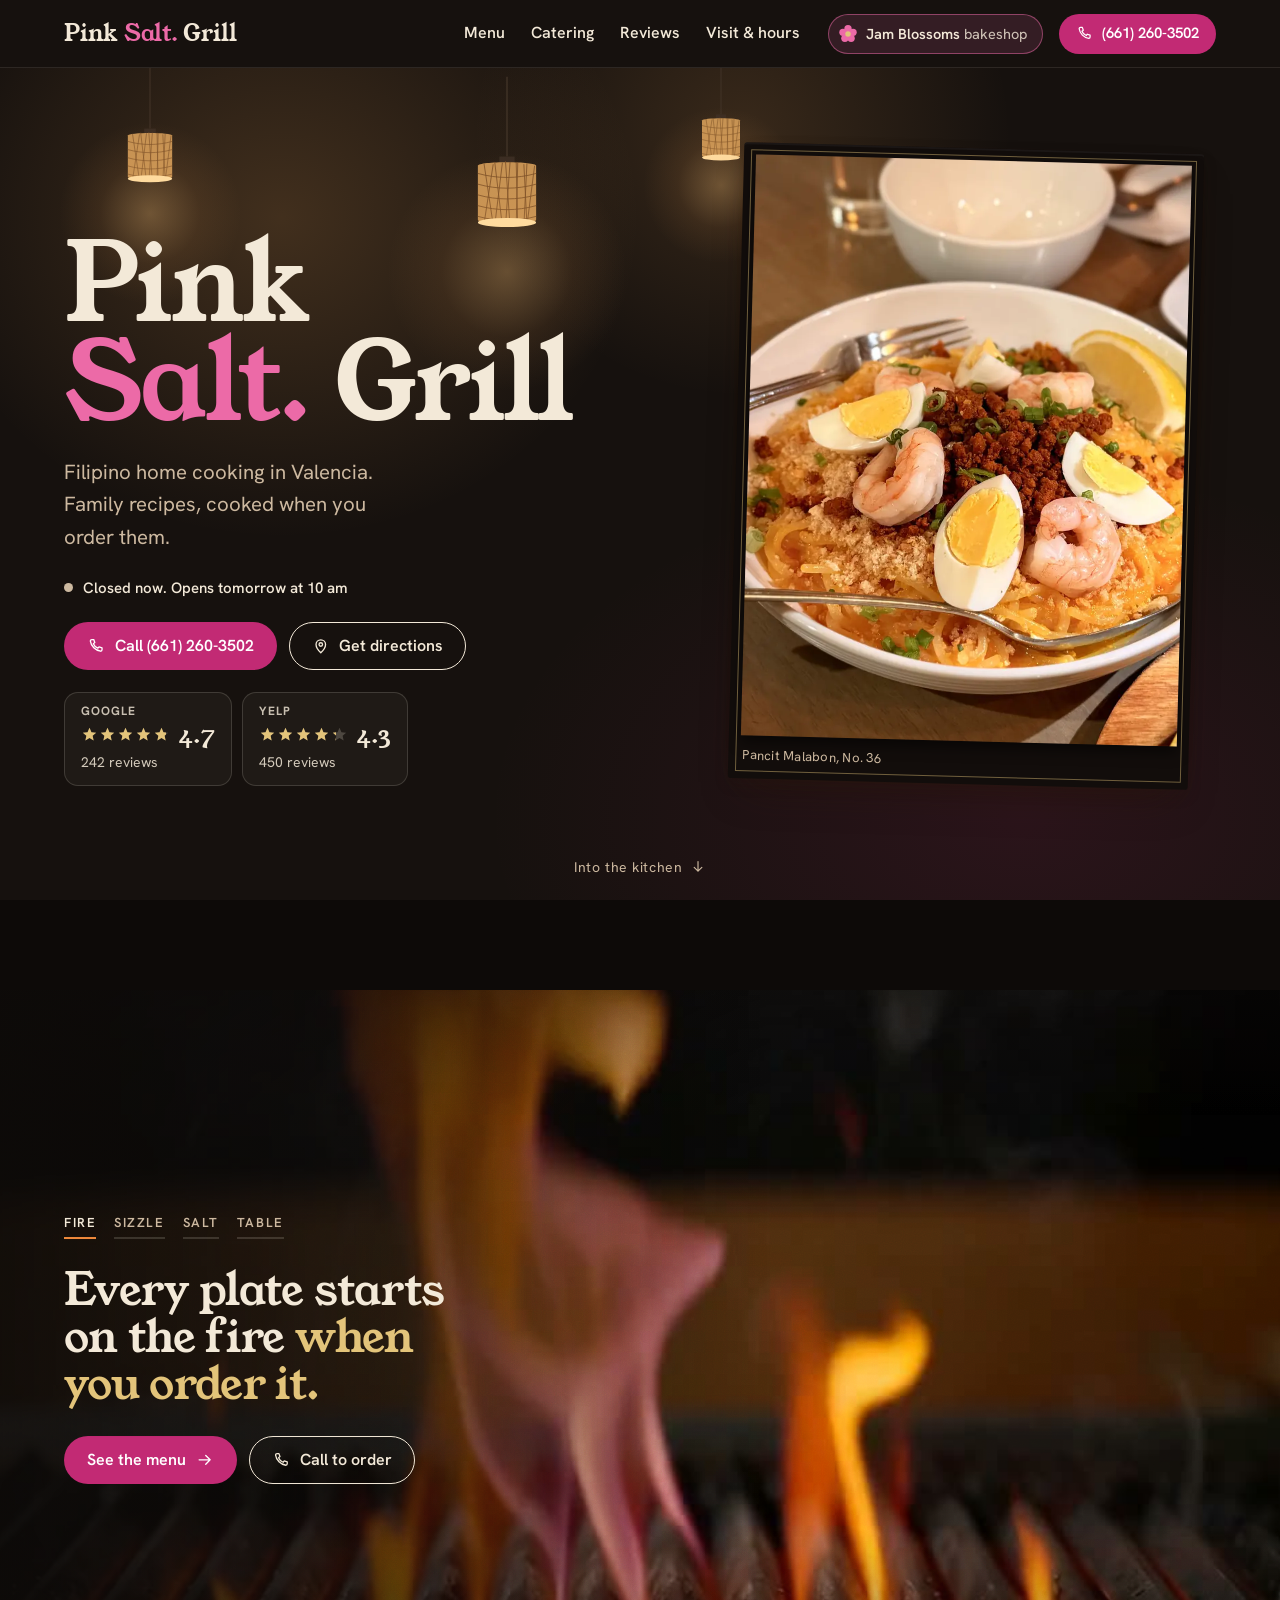
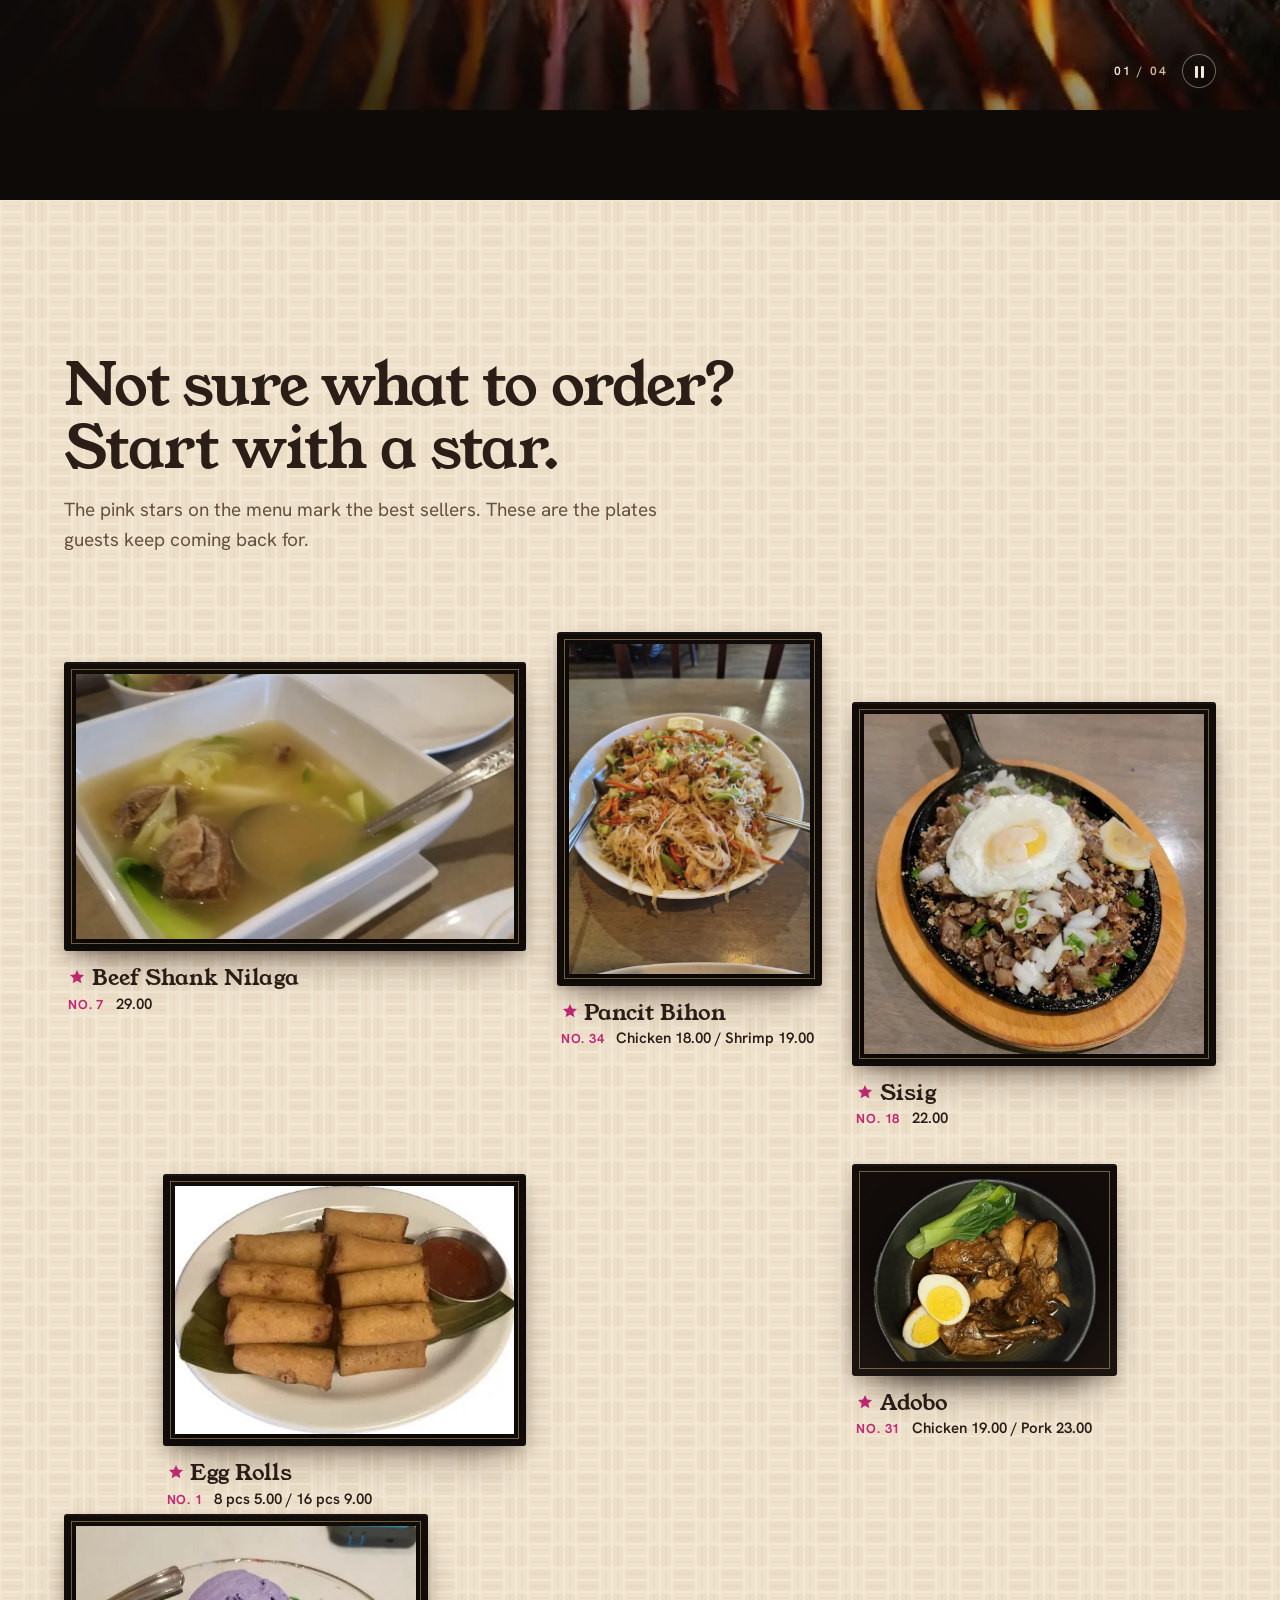
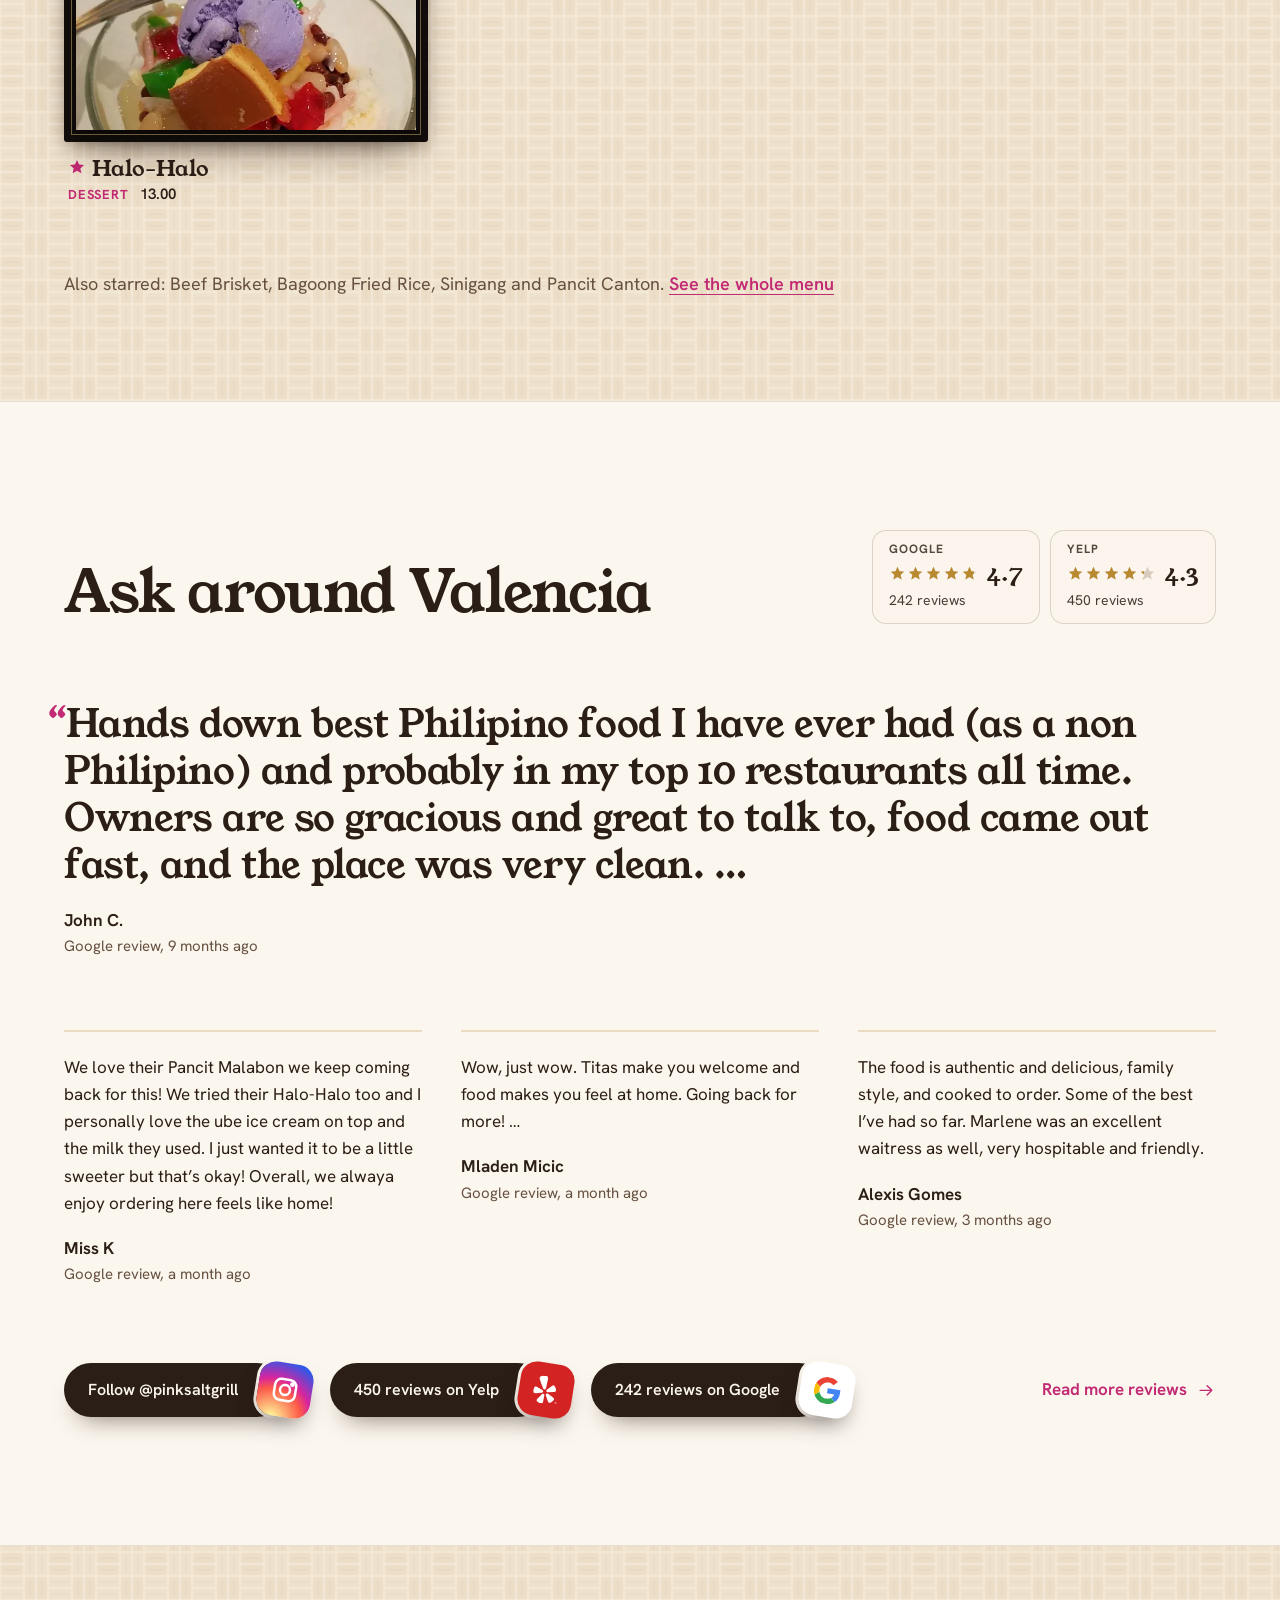
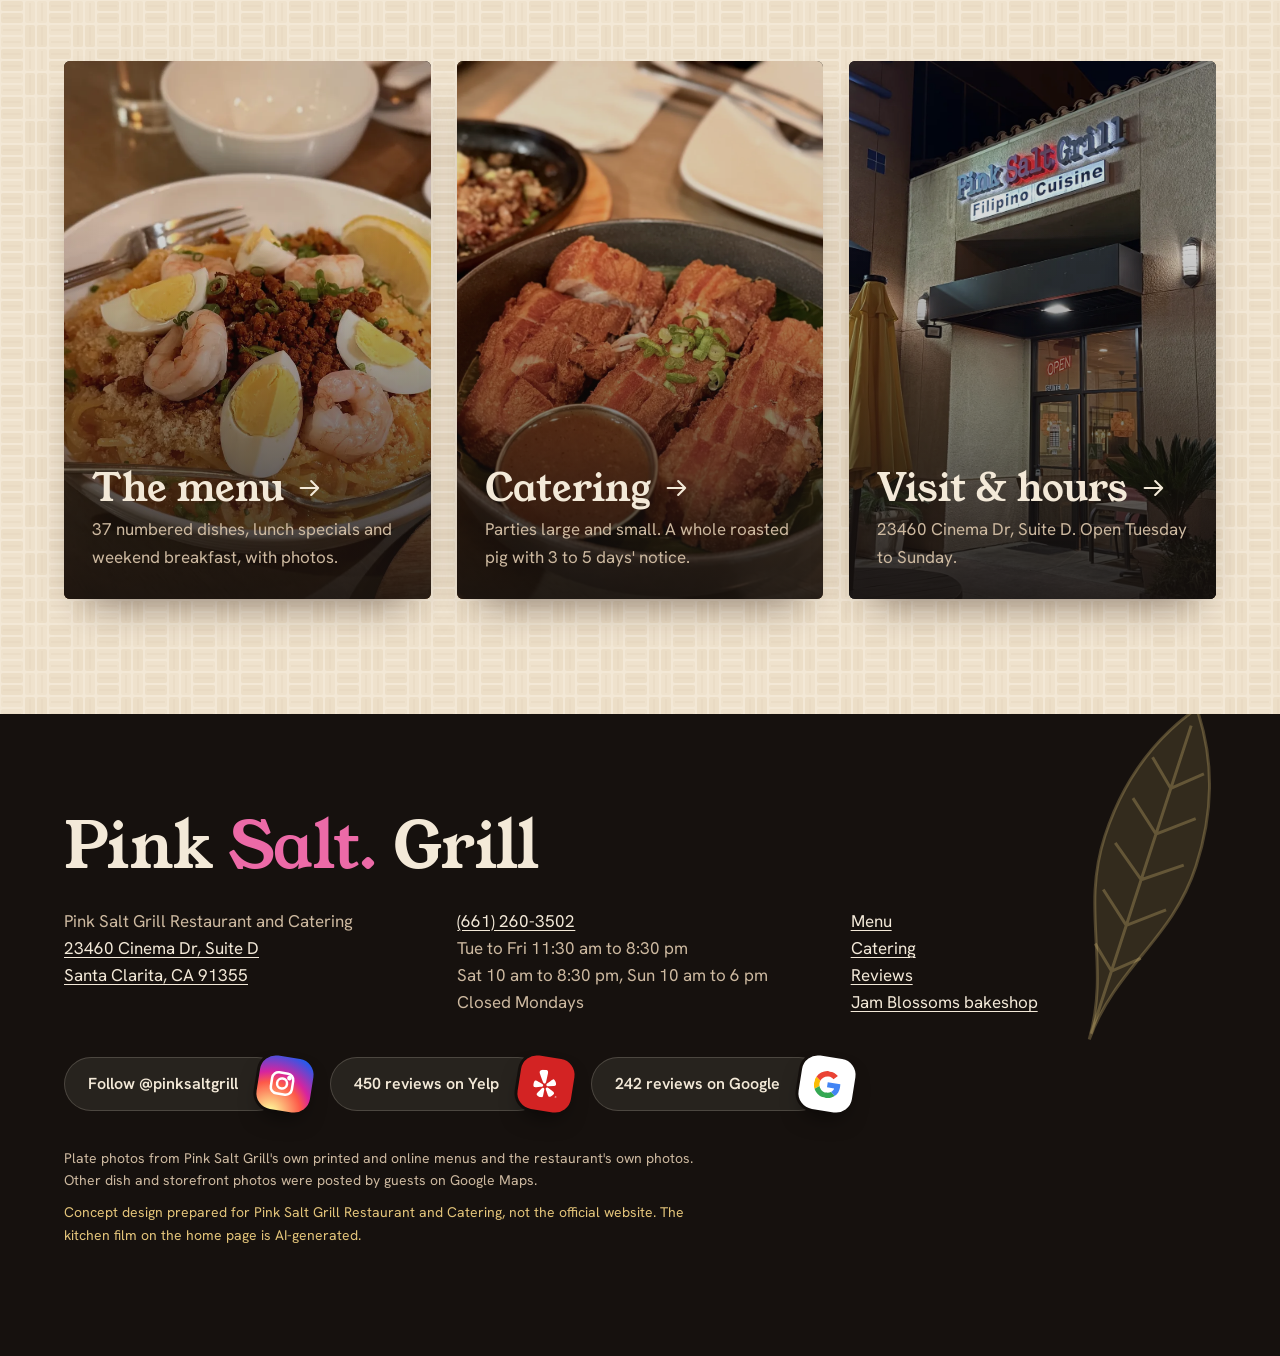
==== commit 2c0a10a1: "Jam Blossoms header pill; kitchen film safe on phones - Header: a Jam Blossoms bakeshop pill with a " ====
--- a/index.html
+++ b/index.html
@@ -17,7 +17,7 @@
 <link rel="icon" href="assets/favicon.svg" type="image/svg+xml">
 <link rel="preload" href="assets/fonts/young-serif.woff2" as="font" type="font/woff2" crossorigin>
 <link rel="preload" href="assets/fonts/hanken-grotesk.woff2" as="font" type="font/woff2" crossorigin>
-<link rel="stylesheet" href="styles.css">
+<link rel="stylesheet" href="styles.css?v=4f2af2ec">
 <link rel="preload" as="image" href="assets/img/hero-malabon-1100.webp" imagesrcset="assets/img/hero-malabon-760.webp 760w, assets/img/hero-malabon-1100.webp 1100w" imagesizes="(max-width: 767px) 86vw, 40vw">
 <script type="application/ld+json">
 {"@context":"https://schema.org","@type":"Restaurant","name":"Pink Salt Grill Restaurant and Catering",
@@ -39,6 +39,7 @@
   <symbol id="i-yelp" viewBox="0 0 24 24"><path d="m7.6885 15.1415-3.6715.8483c-.3769.0871-.755.183-1.1452.155-.2611-.0188-.5122-.0414-.7606-.213a1.179 1.179 0 0 1-.331-.3594c-.3486-.5519-.3656-1.3661-.3697-2.0004a6.2874 6.2874 0 0 1 .3314-2.0642 1.857 1.857 0 0 1 .1073-.2474 2.3426 2.3426 0 0 1 .1255-.2165 2.4572 2.4572 0 0 1 .1563-.1975 1.1736 1.1736 0 0 1 .399-.2831 1.082 1.082 0 0 1 .4592-.0837c.2355.0016.5139.052.91.1734.0555.0191.1237.0382.1856.0572.3277.1013.7048.2404 1.1499.3987.6863.2404 1.3663.487 2.0463.7397l1.2117.4423c.2217.0807.4363.18.6412.297.174.0984.3273.2298.4512.387a1.217 1.217 0 0 1 .192.4309 1.2205 1.2205 0 0 1-.872 1.4522c-.0468.0151-.0852.0239-.1085.0293l-1.105.2553-.0031-.001zM18.8208 7.565a1.8506 1.8506 0 0 0-.2042-.1754 2.4082 2.4082 0 0 0-.2077-.1394 2.3607 2.3607 0 0 0-.2269-.109 1.1705 1.1705 0 0 0-.482-.0796 1.0862 1.0862 0 0 0-.4498.1263c-.2107.1048-.4388.2732-.742.5551-.042.0417-.0947.0886-.142.133-.2502.2351-.5286.5252-.8599.863a114.6363 114.6363 0 0 0-1.5166 1.5629l-.8962.9293a4.1897 4.1897 0 0 0-.4466.5483 1.541 1.541 0 0 0-.2364.5459 1.2199 1.2199 0 0 0 .0107.4518l.0046.02a1.218 1.218 0 0 0 1.4184.923 1.162 1.162 0 0 0 .1105-.0213l4.7781-1.104c.3766-.087.7587-.1667 1.097-.3631.2269-.1316.4428-.262.5909-.5252a1.1793 1.1793 0 0 0 .1405-.4683c.0733-.6512-.2668-1.3908-.5403-1.963a6.2792 6.2792 0 0 0-1.2001-1.7103zM8.9703.0754a8.6724 8.6724 0 0 0-.83.1564c-.2754.066-.548.1383-.8146.2236-.868.2844-2.0884.8063-2.295 1.8065-.1165.5655.1595 1.1439.3737 1.66.2595.6254.614 1.1889.9373 1.7777.8543 1.5545 1.7245 3.0993 2.5922 4.6457.259.4617.5416 1.0464 1.043 1.2856a1.058 1.058 0 0 0 .1013.0383c.2248.0851.4699.1016.7041.0471a4.3015 4.3015 0 0 0 .0418-.0097 1.2136 1.2136 0 0 0 .5658-.3397 1.1033 1.1033 0 0 0 .079-.0822c.3463-.435.3454-1.0833.3764-1.6134.1042-1.771.2139-3.5423.3009-5.3142.0332-.6712.1055-1.3333.0655-2.0096-.0328-.5579-.0368-1.1984-.3891-1.6563-.6218-.8073-1.9476-.741-2.8523-.6158zm2.084 15.9505a1.1053 1.1053 0 0 0-1.2306-.4145 1.1398 1.1398 0 0 0-.1526.0633 1.4806 1.4806 0 0 0-.2171.1354c-.1992.1475-.3668.3392-.5196.5315-.0386.049-.074.1143-.12.1562l-.7686 1.0573a113.9168 113.9168 0 0 0-1.2913 1.789c-.278.3895-.5184.7184-.7083 1.0094-.036.0547-.0734.116-.1075.1647-.2277.3522-.3566.6092-.4228.8381a1.0945 1.0945 0 0 0-.046.4721c.0211.1655.0768.3246.1635.467.046.0715.0957.1406.1487.207a2.334 2.334 0 0 0 .1754.1825 1.843 1.843 0 0 0 .2108.1732c.5304.369 1.1112.6342 1.722.8391a6.0958 6.0958 0 0 0 1.5716.3004c.091.0046.1821.0025.2728-.006a2.3878 2.3878 0 0 0 .2506-.0351 2.3862 2.3862 0 0 0 .2447-.071 1.1927 1.1927 0 0 0 .4175-.2658c.1127-.113.1994-.249.2541-.3989.0889-.2214.1473-.5026.1857-.92.0034-.0593.0118-.1305.0177-.1958.0304-.3463.0443-.7531.0666-1.2315.0375-.7357.067-1.4681.0903-2.2026 0 0 .0495-1.3053.0494-1.306.0113-.3008.002-.6342-.0814-.9336a1.396 1.396 0 0 0-.1756-.4054zm8.6754 2.0439c-.1605-.176-.3878-.3514-.7462-.5682-.0518-.0288-.1124-.0674-.1684-.1009-.2985-.1795-.658-.3684-1.078-.5965a120.7615 120.7615 0 0 0-1.9427-1.042l-1.1515-.6107c-.0597-.0175-.1203-.0607-.1766-.0878-.2212-.1058-.4558-.2045-.6992-.2498a1.4915 1.4915 0 0 0-.2545-.0265 1.1527 1.1527 0 0 0-.1648.01 1.1077 1.1077 0 0 0-.9227.9133 1.4186 1.4186 0 0 0 .0159.439c.0563.3065.1932.6096.3346.875l.615 1.1526c.3422.65.6884 1.2963 1.0435 1.9406.229.4202.4196.7799.5982 1.078.0338.056.0721.1163.1011.1682.2173.3584.392.584.569.7458.1146.1107.252.195.4026.247.1583.0525.326.071.4919.0546a2.368 2.368 0 0 0 .251-.0435c.0817-.022.1622-.048.241-.0784a1.863 1.863 0 0 0 .2475-.1143 6.1018 6.1018 0 0 0 1.2818-.9597c.4596-.4522.8659-.9454 1.182-1.51.044-.08.0819-.163.1138-.2483a2.49 2.49 0 0 0 .0773-.2411c.0186-.083.033-.1669.0429-.2513a1.188 1.188 0 0 0-.0565-.491 1.0933 1.0933 0 0 0-.248-.4041zm2.86 3.742a.8523.8523 0 0 1-.111.4236c-.074.132-.178.2377-.3115.3172a.8428.8428 0 0 1-.4385.119.847.847 0 0 1-.4373-.1179.8526.8526 0 0 1-.3125-.3171.8548.8548 0 0 1-.111-.4248c0-.1526.038-.2958.1143-.4294a.8405.8405 0 0 1 .315-.3159.849.849 0 0 1 .4315-.1156.8514.8514 0 0 1 .4294.1144.84.84 0 0 1 .316.3148.8494.8494 0 0 1 .1156.4317zm-.1202 0c0-.1328-.0332-.256-.0996-.3698s-.1564-.2038-.2702-.2702a.7125.7125 0 0 0-.371-.1007.7204.7204 0 0 0-.3698.0996.7487.7487 0 0 0-.2713.2702.7181.7181 0 0 0-.0996.3709c0 .132.0332.2557.0996.371a.7355.7355 0 0 0 .2713.2713.7354.7354 0 0 0 .3698.0985.7205.7205 0 0 0 .3698-.0996.7423.7423 0 0 0 .2702-.2691.7186.7186 0 0 0 .1008-.3721zm-.577.0584.2724.4522h-.1922l-.237-.4052h-.1546v.4052h-.1695v-1.02h.2988c.1268 0 .2195.0247.2783.0744.0595.0496.0892.1252.0892.2267a.2785.2785 0 0 1-.0492.1625c-.032.0466-.0775.0813-.1362.1042zm-.0412-.1408a.1532.1532 0 0 0 .056-.1214c0-.0573-.0164-.0981-.0491-.1225-.0329-.0251-.0847-.0377-.1557-.0377h-.1214v.3285h.1237c.061 0 .1098-.0157.1465-.047z"/></symbol>
   <symbol id="i-google" viewBox="0 0 48 48"><path fill="#EA4335" d="M24 9.5c3.54 0 6.71 1.22 9.21 3.6l6.85-6.85C35.9 2.38 30.47 0 24 0 14.62 0 6.51 5.38 2.56 13.22l7.98 6.19C12.43 13.72 17.74 9.5 24 9.5z"/><path fill="#4285F4" d="M46.98 24.55c0-1.57-.15-3.09-.38-4.55H24v9.02h12.94c-.58 2.96-2.26 5.48-4.78 7.18l7.73 6c4.51-4.18 7.09-10.36 7.09-17.65z"/><path fill="#FBBC05" d="M10.53 28.59c-.48-1.45-.76-2.99-.76-4.59s.27-3.14.76-4.59l-7.98-6.19C.92 16.46 0 20.12 0 24c0 3.88.92 7.54 2.56 10.78l7.97-6.19z"/><path fill="#34A853" d="M24 48c6.48 0 11.93-2.13 15.89-5.81l-7.73-6c-2.15 1.45-4.92 2.3-8.16 2.3-6.26 0-11.57-4.22-13.47-9.91l-7.98 6.19C6.51 42.62 14.62 48 24 48z"/></symbol>
   <symbol id="i-arrow" viewBox="0 0 24 24"><path d="M4 12h15M13 6l6 6-6 6"/></symbol>
+  <symbol id="i-blossom" viewBox="0 0 24 24"><g fill="#ec6aa7" stroke="none"><circle cx="12" cy="6.2" r="4"/><circle cx="17.5" cy="10.2" r="4"/><circle cx="15.4" cy="16.7" r="4"/><circle cx="8.6" cy="16.7" r="4"/><circle cx="6.5" cy="10.2" r="4"/></g><circle cx="12" cy="12" r="3" fill="#e3c47a" stroke="none"/></symbol>
   <symbol id="i-leaf" viewBox="0 0 40 120"><path d="M20 118C19 92 4 78 4 52S14 10 20 2c6 8 16 24 16 50s-15 40-16 66z"/><path class="vein" fill="none" stroke-width="1" d="M20 116V8M20 30l-9-8M20 30l9-8M20 46l-11-9M20 46l11-9M20 62l-12-9M20 62l12-9M20 78l-11-9M20 78l11-9M20 94l-8-7M20 94l8-7"/></symbol>
   <symbol id="i-lamp" viewBox="0 0 120 230"><path class="cord" d="M60 0v104" fill="none" stroke="#4a3a2e" stroke-width="1.4"/><path class="cap" d="M50 104h20v8H50z" fill="#3a2c22"/><path class="drum" d="M22 116c0-6 76-6 76 0v70c0 9-76 9-76 0z" fill="#c59253"/><path class="weave" fill="none" stroke="#7a4f26" stroke-width="1.3" opacity="0.8" d="M22 126c25 7 51 7 76 0M22 140c25 7 51 7 76 0M22 154c25 7 51 7 76 0M22 168c25 7 51 7 76 0M22 182c25 7 51 7 76 0M30 113l12 80M44 111l10 84M58 110l6 85M72 111l2 84M86 113l-4 82M96 116l-10 78M30 192l12-78M44 194l10-82M58 195l6-84M72 194l2-82M86 192l-4-78"/><ellipse class="mouth" cx="60" cy="190" rx="38" ry="6" fill="#ffe0a6"/></symbol>
 </svg>
@@ -51,6 +52,7 @@
     <a href="reviews/" data-anchor="#reviews">Reviews</a>
     <a href="visit/" data-anchor="#visit">Visit &amp; hours</a>
   </nav>
+  <a class="jam" href="https://jamblossoms.com/collections" rel="noopener" target="_blank"><svg class="jam-ic" aria-hidden="true"><use href="#i-blossom"/></svg><span>Jam Blossoms<span class="jam-s"> bakeshop</span></span></a>
   <a class="btn btn-call btn-sm" href="tel:+16612603502" aria-label="Call (661) 260-3502"><svg class="ic" aria-hidden="true"><use href="#i-phone"/></svg><span>(661) 260-3502</span></a>
 </header>
 <main id="main">
@@ -209,6 +211,6 @@
   <a href="https://www.google.com/maps/dir/?api=1&amp;destination=Pink+Salt+Grill+Restaurant+and+Catering+23460+Cinema+Dr+Santa+Clarita+CA+91355" rel="noopener" target="_blank"><svg class="ic" aria-hidden="true"><use href="#i-pin"/></svg>Directions</a>
   <a href="menu/" data-anchor="#menu">Menu</a>
 </nav>
-<script src="app.js" defer></script>
+<script src="app.js?v=7ea94180" defer></script>
 </body>
 </html>
--- a/styles.css
+++ b/styles.css
@@ -68,9 +68,17 @@
 .mark span { color: var(--pink); }
 .on-dark .mark span, .foot .mark span { color: var(--pink-hi); }
 .nav { display: flex; gap: 26px; margin-left: auto; }
-.nav a { font-weight: 550; font-size: 16px; text-decoration: none; padding: 6px 0; border-bottom: 1.5px solid transparent; }
+.nav a { font-weight: 550; font-size: 16px; text-decoration: none; padding: 6px 0; border-bottom: 1.5px solid transparent; white-space: nowrap; }
 .nav a[aria-current="page"] { border-color: var(--pink); }
 .on-dark .nav a[aria-current="page"] { border-color: var(--pink-hi); }
+/* the sister bakeshop, promoted in the header */
+.jam { display: inline-flex; align-items: center; gap: 7px; min-height: 40px; margin-right: -12px; padding: 0 15px 0 8px; border-radius: 999px; border: 1px solid rgba(194, 42, 116, 0.32); background: rgba(236, 106, 167, 0.09); color: inherit; font-weight: 600; font-size: 14.5px; text-decoration: none; white-space: nowrap; transition: background-color 0.2s, border-color 0.2s, translate 0.2s var(--ease); }
+.jam:hover { background: rgba(236, 106, 167, 0.18); border-color: var(--pink); translate: 0 -1px; }
+.jam:focus-visible { outline: 2px solid var(--pink); outline-offset: 3px; }
+.on-dark .jam { border-color: rgba(236, 106, 167, 0.5); background: rgba(236, 106, 167, 0.14); }
+.jam-ic { width: 22px; height: 22px; flex: none; transition: rotate 0.7s var(--ease); }
+.jam:hover .jam-ic { rotate: 72deg; }
+.jam-s { font-weight: 450; opacity: 0.8; }
 
 /* Status */
 .status { display: inline-flex; align-items: center; gap: 10px; font-weight: 550; font-size: 15px; }
@@ -185,6 +193,9 @@
 .k-pp[aria-pressed="true"]::after { display: none; }
 .k-pp:hover { border-color: var(--on-night); }
 .k-pp:focus-visible { outline: 2px solid var(--gold-hi); outline-offset: 3px; }
+/* autoplay was refused (Low Power Mode, data saver): make the play button obvious */
+.stage.held .k-pp { scale: 1.5; background: var(--pink); border-color: var(--pink); animation: nudge-pp 1.6s var(--ease) infinite; }
+@keyframes nudge-pp { 50% { box-shadow: 0 0 0 8px rgba(236, 106, 167, 0.25); } }
 .k-copy { position: absolute; z-index: 3; left: var(--pad); top: 50%; translate: 0 -50%; width: min(36vw, 480px); display: grid; gap: 28px; }
 .k-rail { list-style: none; margin: 0; padding: 0; display: flex; gap: 18px; font: 600 13px/1 var(--sans); letter-spacing: 0.12em; text-transform: uppercase; color: var(--on-night-2); }
 .k-rail li { padding-bottom: 8px; border-bottom: 2px solid rgba(243, 233, 216, 0.16); transition: color 0.3s, border-color 0.3s; }
@@ -418,6 +429,7 @@
 
 /* ---------- Tablet ---------- */
 @media (max-width: 1099px) {
+  .jam-s { display: none; }
   .hero { grid-template-columns: 1fr 0.8fr; }
   .k-copy { top: 9svh; translate: 0 0; width: auto; right: var(--pad); }
   .k-line { font-size: clamp(28px, 4.6vw, 44px); }
@@ -440,12 +452,24 @@
   .cat-form { position: static; }
 }
 
+/* iPad portrait: tighten the header so the bakeshop pill fits on one line */
+@media (min-width: 768px) and (max-width: 900px) {
+  .top { gap: 16px; }
+  .nav { gap: 16px; }
+  .nav a { font-size: 15px; }
+  .top .btn-sm span { display: none; }
+  .top .btn-sm { padding: 0 13px; }
+}
+
 /* ---------- Phone: one long page ---------- */
 @media (max-width: 767px) {
   :root { --top-h: 104px; }
   body { font-size: 16px; }
   .top { flex-wrap: wrap; height: auto; min-height: var(--top-h); gap: 4px 12px; padding: 10px 20px 0; align-content: start; }
   .mark { font-size: 21px; flex: 1; }
+  .top { column-gap: 10px; }
+  .jam { min-height: 38px; margin-right: 0; padding: 0 10px 0 6px; font-size: 12.5px; gap: 5px; }
+  .jam-ic { width: 18px; height: 18px; }
   .top .btn-sm span { display: none; }
   .top .btn-sm { padding: 0 13px; }
   .nav { order: 3; width: 100%; margin: 0 -20px; padding: 0 20px; gap: 22px; overflow-x: auto; scrollbar-width: none; height: 46px; align-items: center; }
@@ -556,3 +580,10 @@
   .socials { flex-direction: column; align-items: flex-start; gap: 16px; }
   .social { min-height: 52px; }
 }
+
+/* Small phones: keep the wordmark, bakeshop pill and call button on one row */
+@media (max-width: 400px) {
+  .mark { font-size: 18.5px; }
+  .jam { font-size: 12px; padding: 0 9px 0 5px; }
+  .jam-ic { width: 17px; height: 17px; }
+}
